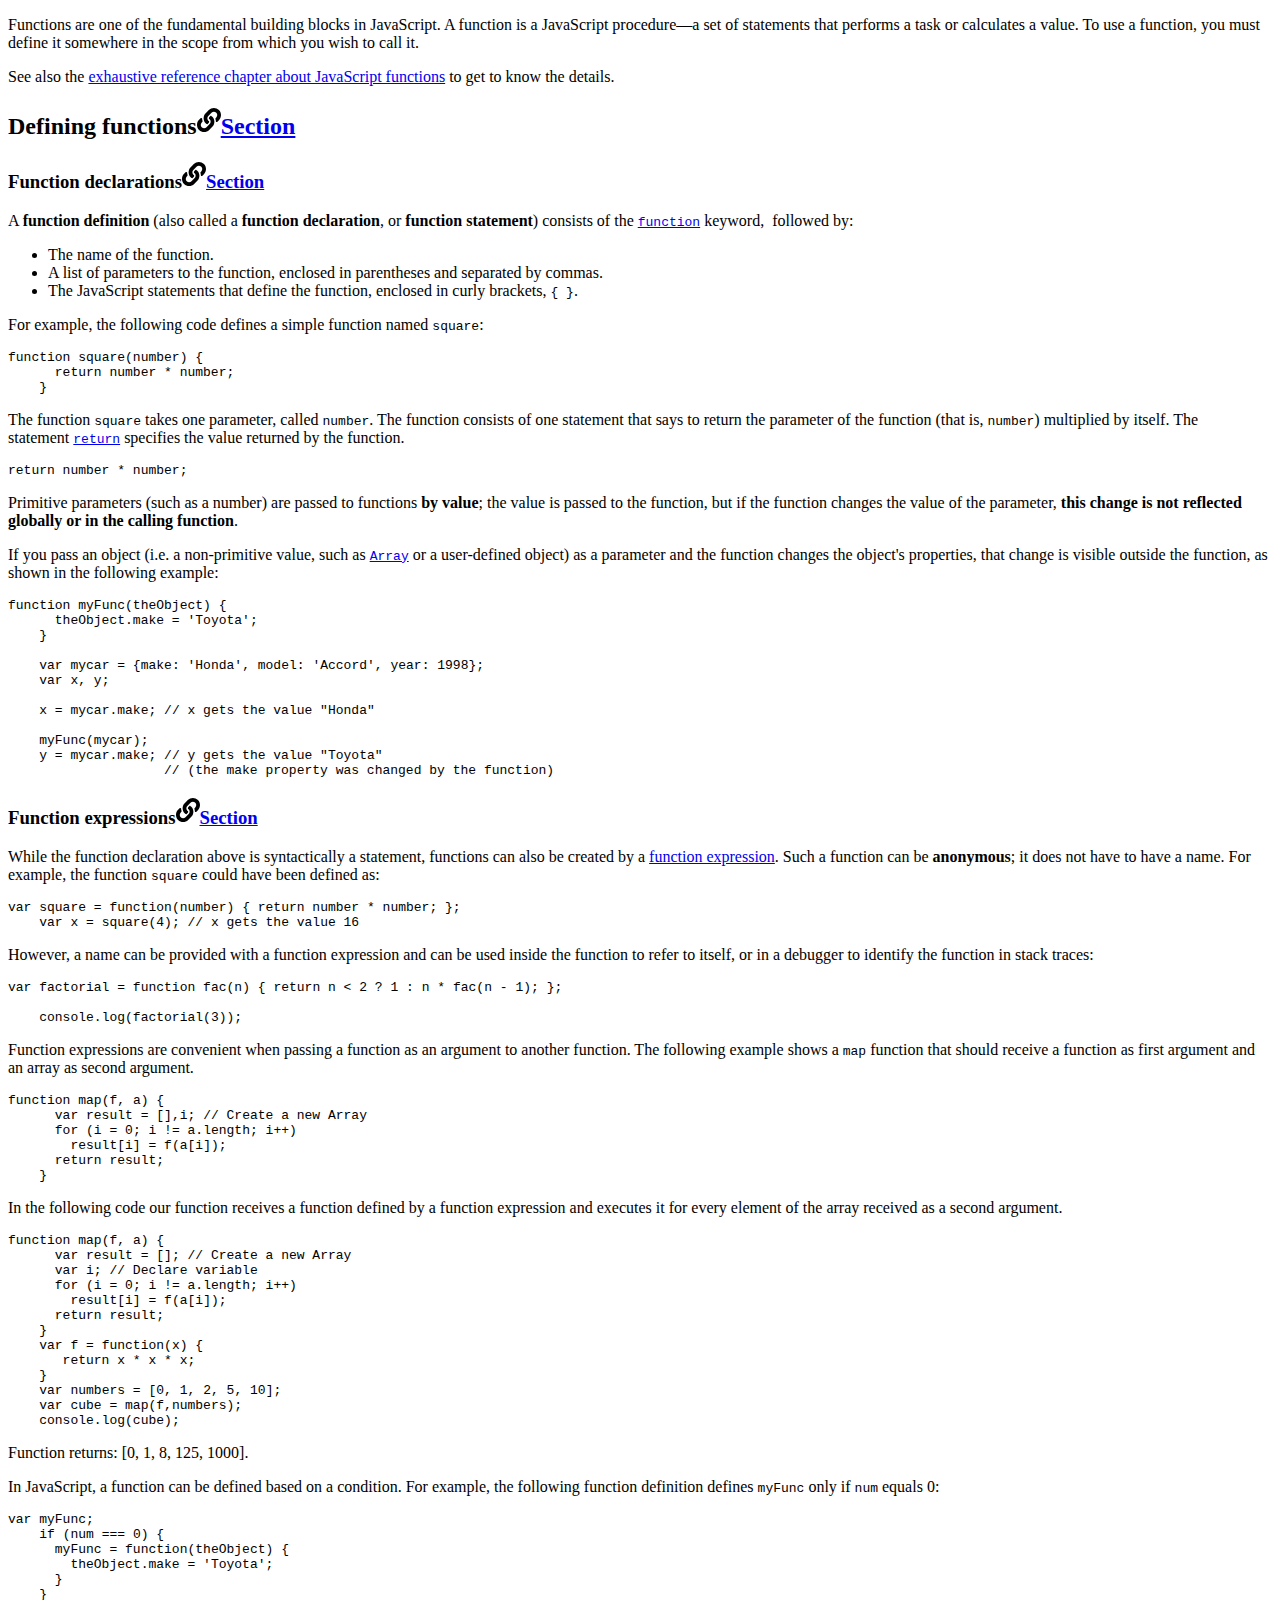
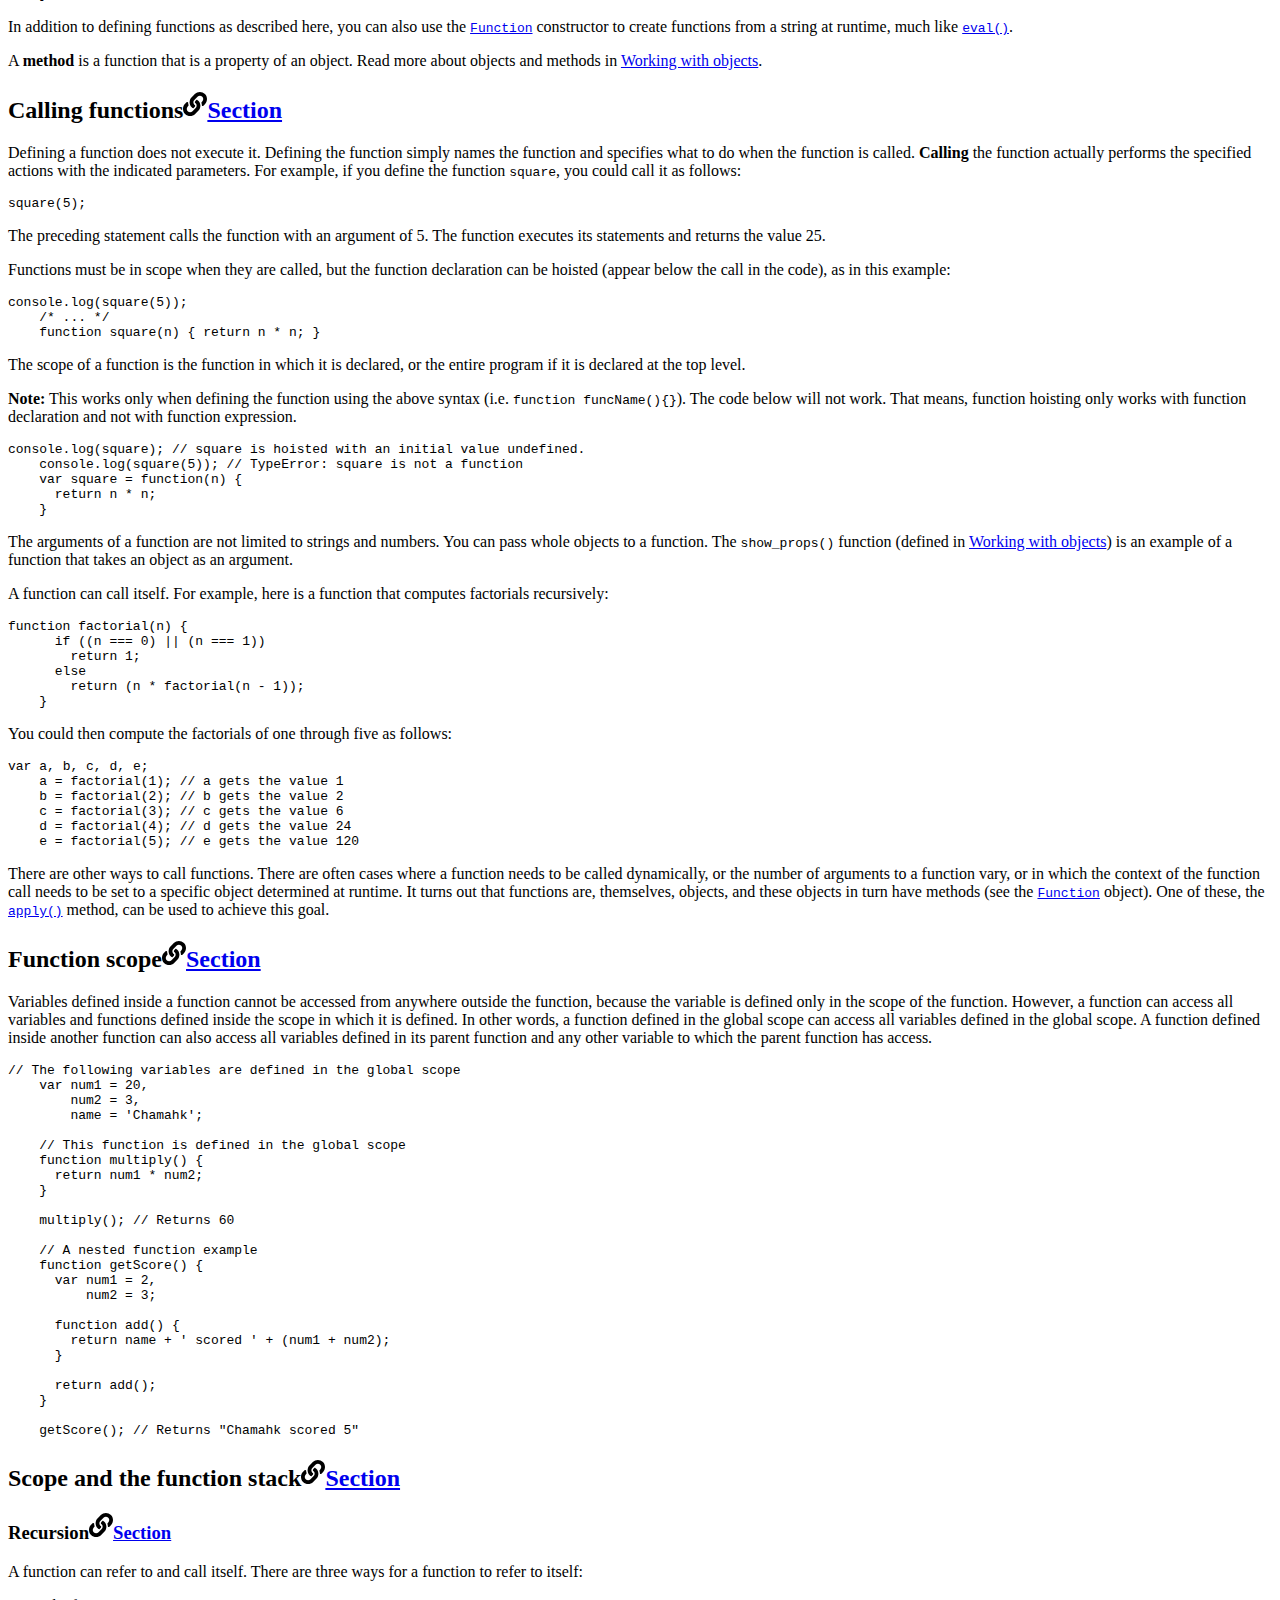
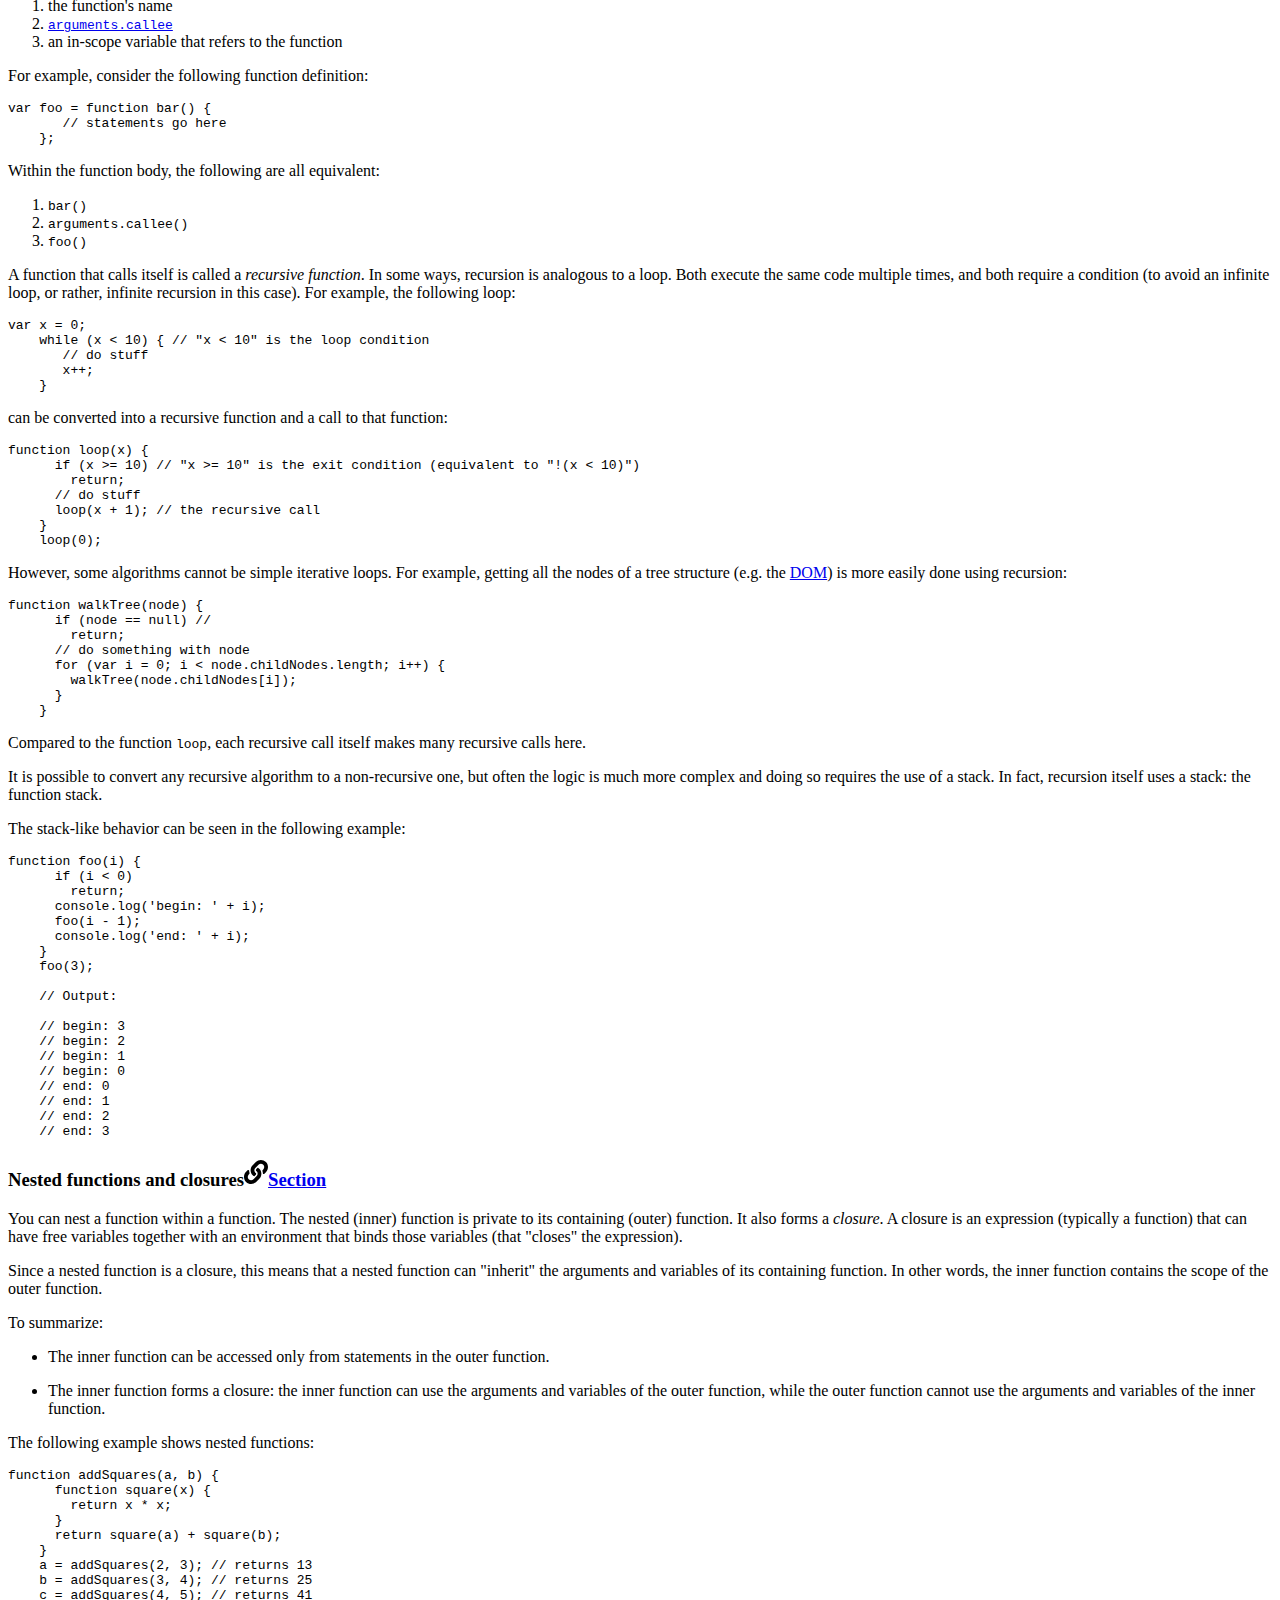
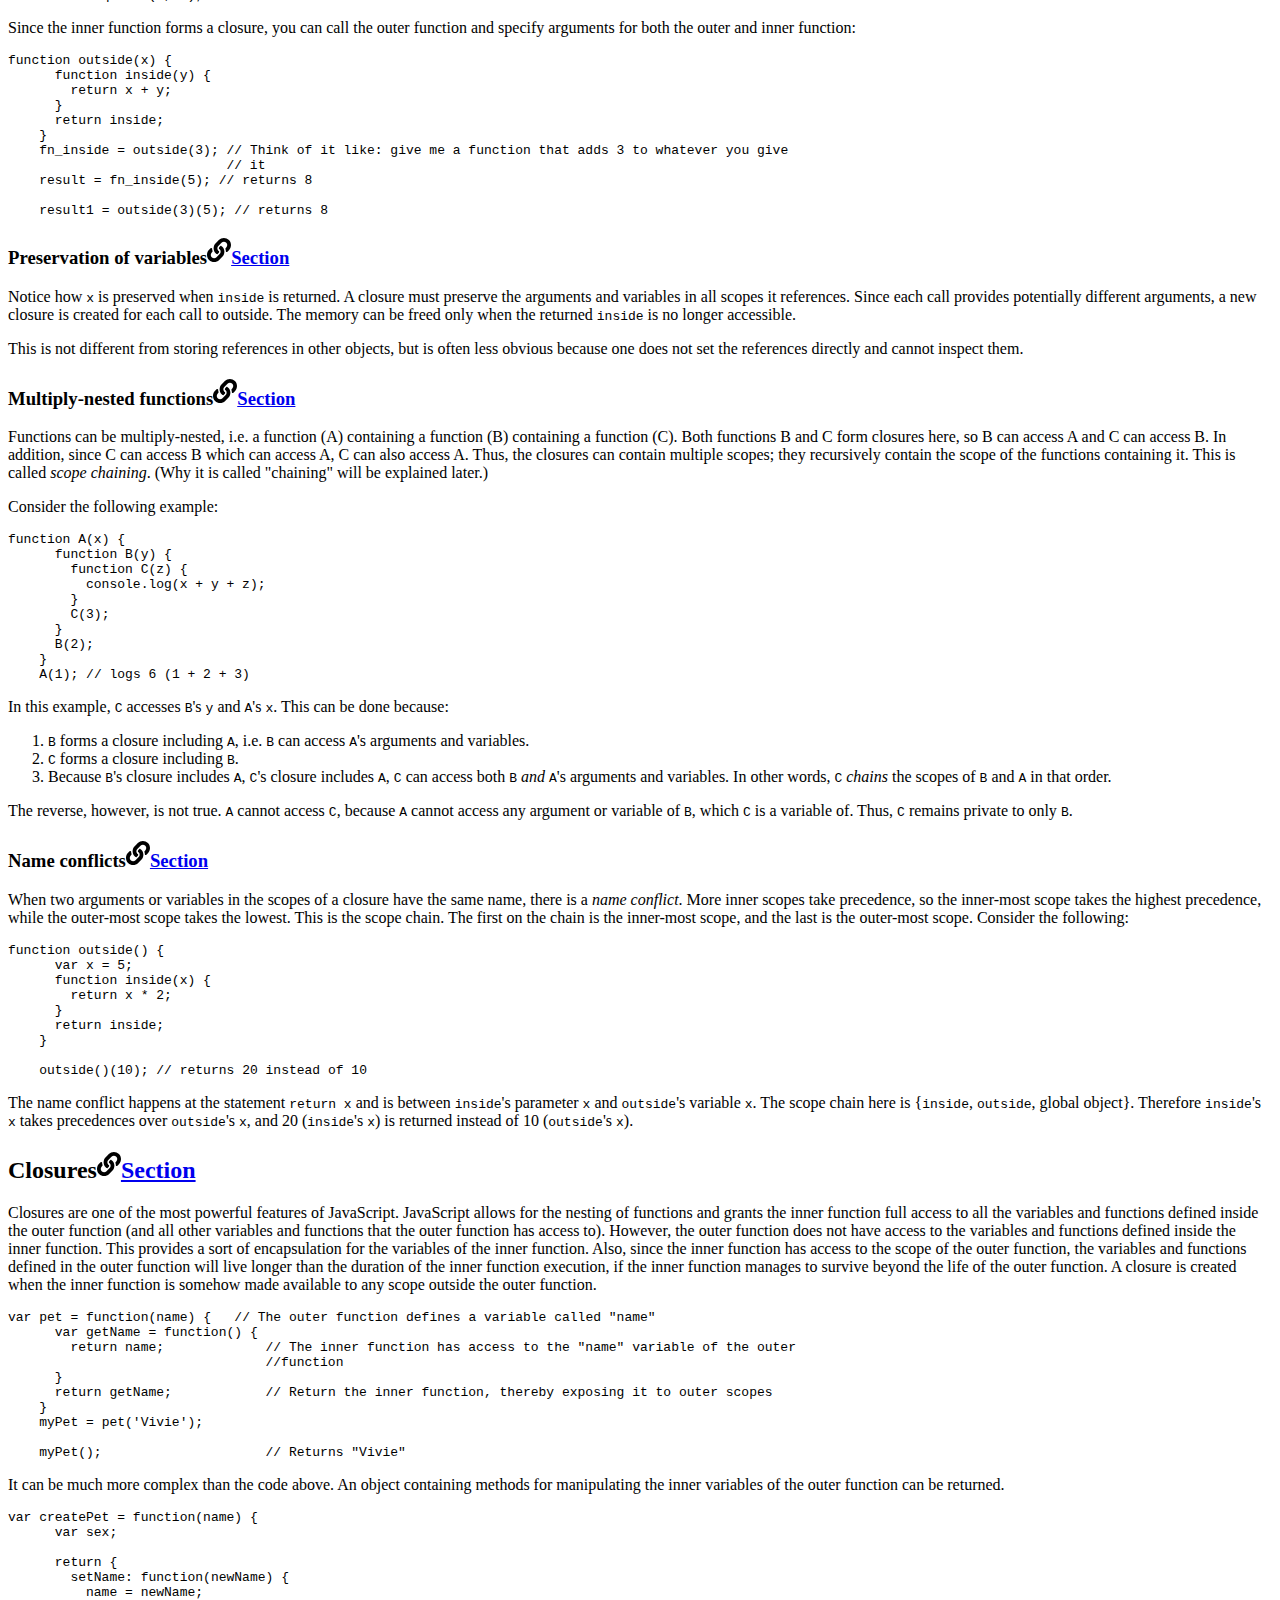
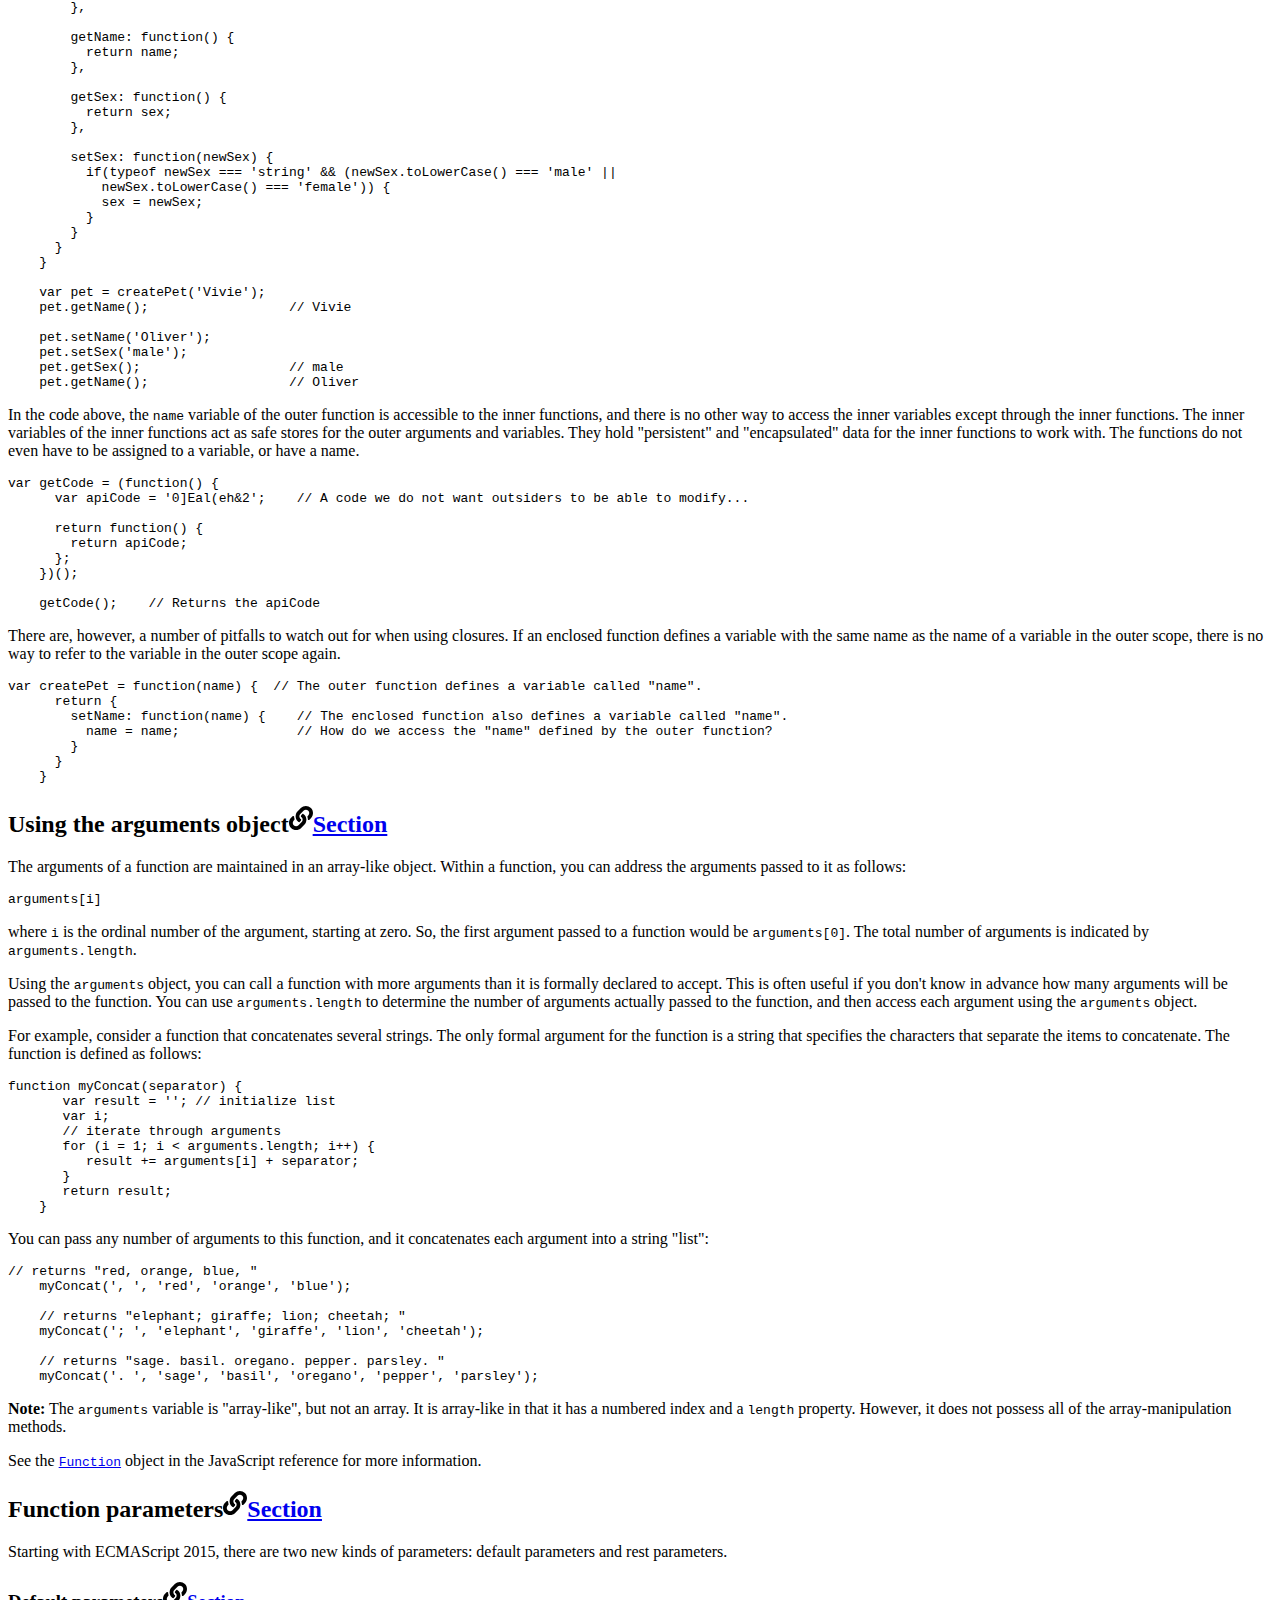
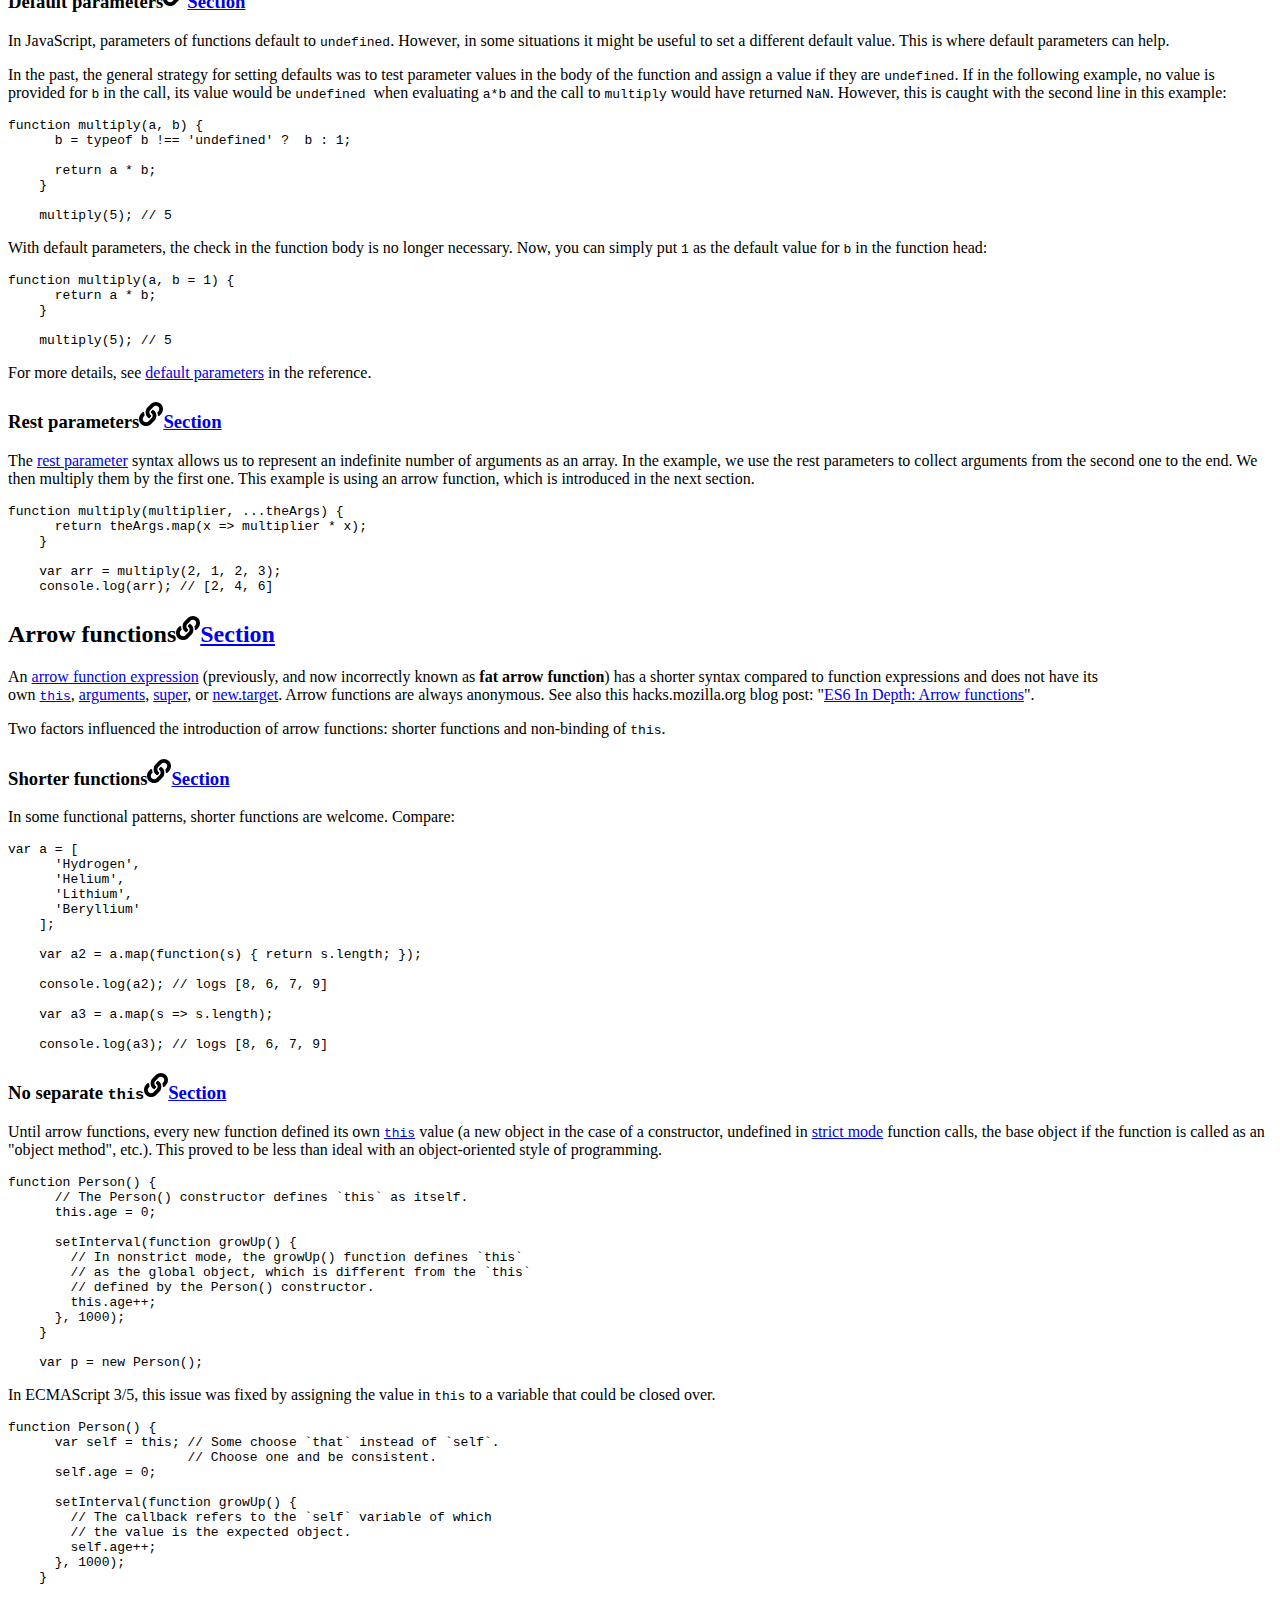
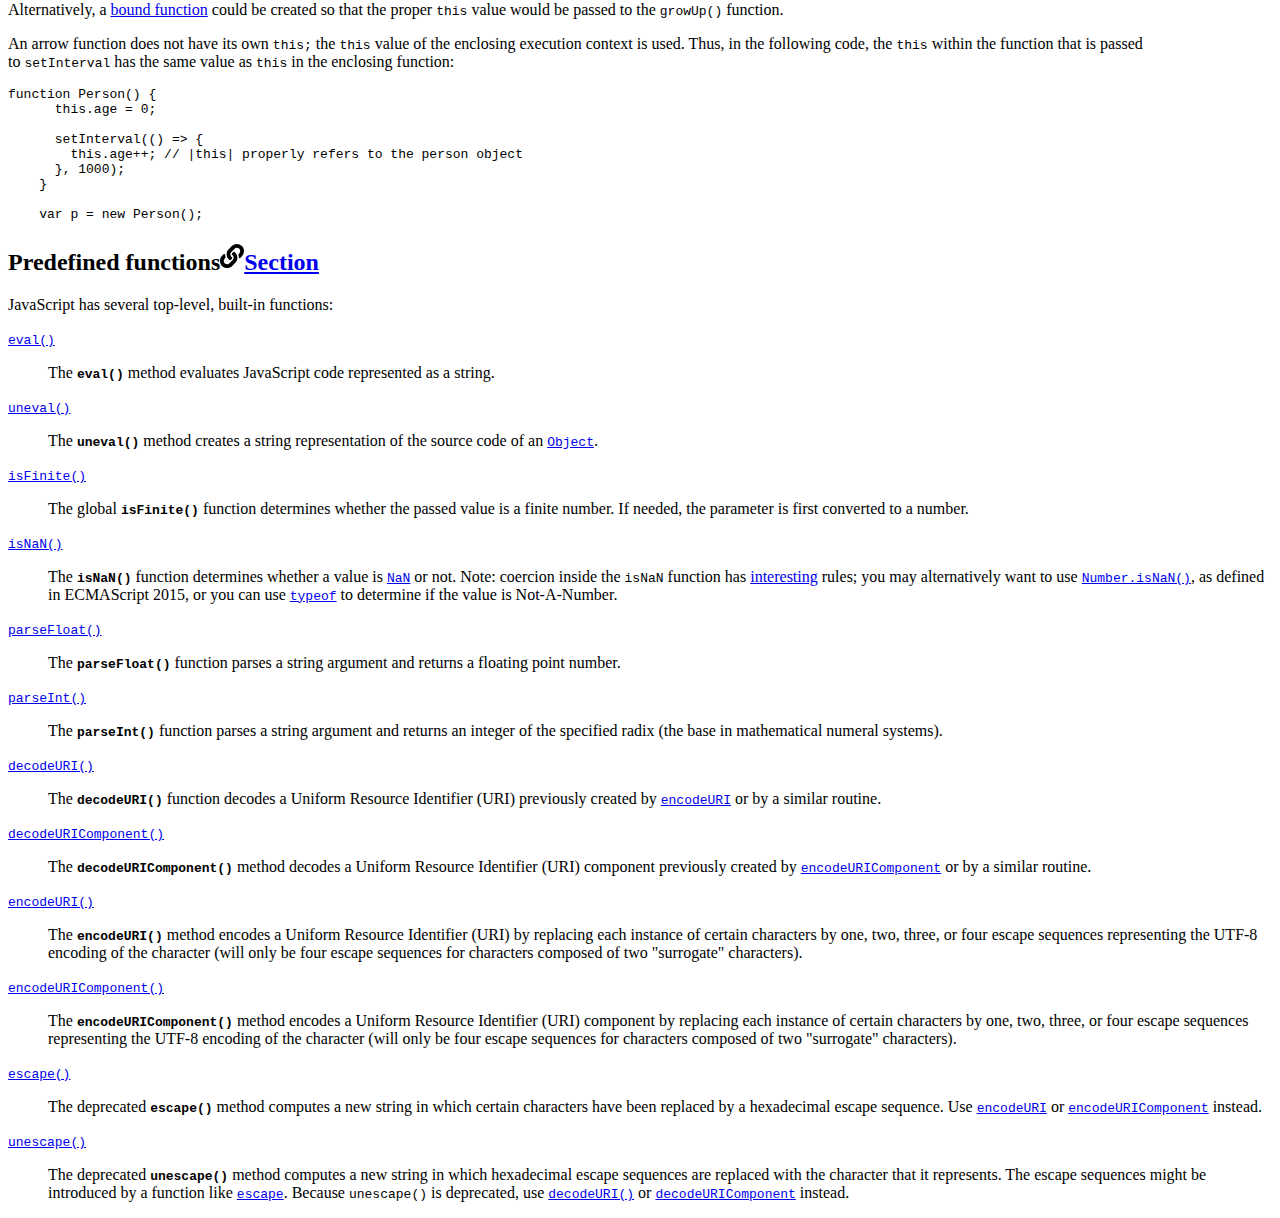
==== 4-TechnicalDocumentationPage/index.html @ 093545aa "Projects 1-3 finished. Start project 4, a technical reference website." ====
<!DOCTYPE html>
<html>
<head>
    <meta charset="utf-8" />
    <meta http-equiv="X-UA-Compatible" content="IE=edge">
    <title>Tech Page</title>
    <meta name="viewport" content="width=device-width, initial-scale=1">
    <link rel="stylesheet" type="text/css" media="screen" href="techpage.css" />
</head>
<body id="main-doc">
    <section class="main-section">
        <header></header>



    </section>
    <section class="main-section">
        <header></header>



    </section>
    <section class="main-section">
        <header></header>



    </section>
    <section class="main-section">
        <header></header>



    </section>
    <section class="main-section">
        <header></header>



    </section>


    <p class="summary">Functions are one of the fundamental building blocks in JavaScript. A function is a JavaScript procedure—a set of statements that performs a task or calculates a value. To use a function, you must define it somewhere in the scope from which you wish to call it.</p>

    <p>See also the <a href="https://developer.mozilla.org/en-US/docs/Web/JavaScript/Reference/Functions">exhaustive reference chapter about JavaScript functions</a> to get to know the details.</p>
    
    <h2 id="Defining_functions">Defining functions<a class="local-anchor" href="https://developer.mozilla.org/en-US/docs/Web/JavaScript/Guide/Functions#Defining_functions" data-heading-id="Defining_functions"><svg class="icon icon-link" version="1.1" width="24" height="28" viewBox="0 0 512 512" aria-hidden="true" focusable="false"><path d="M326.612 185.391c59.747 59.809 58.927 155.698.36 214.59-.11.12-.24.25-.36.37l-67.2 67.2c-59.27 59.27-155.699 59.262-214.96 0-59.27-59.26-59.27-155.7 0-214.96l37.106-37.106c9.84-9.84 26.786-3.3 27.294 10.606.648 17.722 3.826 35.527 9.69 52.721 1.986 5.822.567 12.262-3.783 16.612l-13.087 13.087c-28.026 28.026-28.905 73.66-1.155 101.96 28.024 28.579 74.086 28.749 102.325.51l67.2-67.19c28.191-28.191 28.073-73.757 0-101.83-3.701-3.694-7.429-6.564-10.341-8.569a16.037 16.037 0 0 1-6.947-12.606c-.396-10.567 3.348-21.456 11.698-29.806l21.054-21.055c5.521-5.521 14.182-6.199 20.584-1.731a152.482 152.482 0 0 1 20.522 17.197zM467.547 44.449c-59.261-59.262-155.69-59.27-214.96 0l-67.2 67.2c-.12.12-.25.25-.36.37-58.566 58.892-59.387 154.781.36 214.59a152.454 152.454 0 0 0 20.521 17.196c6.402 4.468 15.064 3.789 20.584-1.731l21.054-21.055c8.35-8.35 12.094-19.239 11.698-29.806a16.037 16.037 0 0 0-6.947-12.606c-2.912-2.005-6.64-4.875-10.341-8.569-28.073-28.073-28.191-73.639 0-101.83l67.2-67.19c28.239-28.239 74.3-28.069 102.325.51 27.75 28.3 26.872 73.934-1.155 101.96l-13.087 13.087c-4.35 4.35-5.769 10.79-3.783 16.612 5.864 17.194 9.042 34.999 9.69 52.721.509 13.906 17.454 20.446 27.294 10.606l37.106-37.106c59.271-59.259 59.271-155.699.001-214.959z"></path></svg><span>Section</span></a></h2>
    
    <h3 id="Function_declarations" class="highlight-spanned"><span class="highlight-span">Function declarations</span><a class="local-anchor" href="https://developer.mozilla.org/en-US/docs/Web/JavaScript/Guide/Functions#Function_declarations" data-heading-id="Function_declarations"><svg class="icon icon-link" version="1.1" width="24" height="28" viewBox="0 0 512 512" aria-hidden="true" focusable="false"><path d="M326.612 185.391c59.747 59.809 58.927 155.698.36 214.59-.11.12-.24.25-.36.37l-67.2 67.2c-59.27 59.27-155.699 59.262-214.96 0-59.27-59.26-59.27-155.7 0-214.96l37.106-37.106c9.84-9.84 26.786-3.3 27.294 10.606.648 17.722 3.826 35.527 9.69 52.721 1.986 5.822.567 12.262-3.783 16.612l-13.087 13.087c-28.026 28.026-28.905 73.66-1.155 101.96 28.024 28.579 74.086 28.749 102.325.51l67.2-67.19c28.191-28.191 28.073-73.757 0-101.83-3.701-3.694-7.429-6.564-10.341-8.569a16.037 16.037 0 0 1-6.947-12.606c-.396-10.567 3.348-21.456 11.698-29.806l21.054-21.055c5.521-5.521 14.182-6.199 20.584-1.731a152.482 152.482 0 0 1 20.522 17.197zM467.547 44.449c-59.261-59.262-155.69-59.27-214.96 0l-67.2 67.2c-.12.12-.25.25-.36.37-58.566 58.892-59.387 154.781.36 214.59a152.454 152.454 0 0 0 20.521 17.196c6.402 4.468 15.064 3.789 20.584-1.731l21.054-21.055c8.35-8.35 12.094-19.239 11.698-29.806a16.037 16.037 0 0 0-6.947-12.606c-2.912-2.005-6.64-4.875-10.341-8.569-28.073-28.073-28.191-73.639 0-101.83l67.2-67.19c28.239-28.239 74.3-28.069 102.325.51 27.75 28.3 26.872 73.934-1.155 101.96l-13.087 13.087c-4.35 4.35-5.769 10.79-3.783 16.612 5.864 17.194 9.042 34.999 9.69 52.721.509 13.906 17.454 20.446 27.294 10.606l37.106-37.106c59.271-59.259 59.271-155.699.001-214.959z"></path></svg><span>Section</span></a></h3>
    
    <p>A <strong>function definition</strong> (also called a <strong>function declaration</strong>, or <strong>function statement</strong>) consists of the <a href="https://developer.mozilla.org/en-US/docs/Web/JavaScript/Reference/Statements/function" title="function"><code>function</code></a> keyword,&nbsp; followed by:</p>
    
    <ul>
     <li>The name of the function.</li>
     <li>A list of parameters to the function, enclosed in parentheses and separated by commas.</li>
     <li>The JavaScript statements that define the function, enclosed in curly brackets, <code>{ }</code>.</li>
    </ul>
    
    <p>For example, the following code defines a simple function named <code> square</code>:</p>
    
    <pre class="brush: js line-numbers  language-js"><code class=" language-js"><span class="token keyword">function</span> <span class="token function">square</span><span class="token punctuation">(</span>number<span class="token punctuation">)</span> <span class="token punctuation">{</span>
      <span class="token keyword">return</span> number <span class="token operator">*</span> number<span class="token punctuation">;</span>
    <span class="token punctuation">}</span><span class="line-numbers-rows"><span></span><span></span><span></span></span></code></pre>
    
    <p>The function <code>square</code> takes one parameter, called <code>number</code>. The function consists of one statement that says to return the parameter of the function (that is, <code>number</code>) multiplied by itself. The statement&nbsp;<a href="https://developer.mozilla.org/en-US/docs/Web/JavaScript/Reference/Statements/return" title="return"><code>return</code></a> specifies the value returned by the function.</p>
    
    <pre class="brush: js line-numbers  language-js"><code class=" language-js"><span class="token keyword">return</span> number <span class="token operator">*</span> number<span class="token punctuation">;</span><span class="line-numbers-rows"><span></span></span></code></pre>
    
    <p>Primitive parameters (such as a number) are passed to functions <strong>by value</strong>; the value is passed to the function, but if the function changes the value of the parameter, <strong>this change is&nbsp;not reflected globally or in the calling function</strong>.</p>
    
    <p>If you pass an object (i.e. a non-primitive value, such as <a href="https://developer.mozilla.org/en-US/docs/Web/JavaScript/Reference/Global_Objects/Array" title="The JavaScript Array object is a global object that is used in the construction of arrays; which are high-level, list-like objects."><code>Array</code></a> or a user-defined object) as a parameter and the function changes the object's properties, that change is visible outside the function, as shown in the following example:</p>
    
    <pre class="brush: js line-numbers  language-js"><code class=" language-js"><span class="token keyword">function</span> <span class="token function">myFunc</span><span class="token punctuation">(</span>theObject<span class="token punctuation">)</span> <span class="token punctuation">{</span>
      theObject<span class="token punctuation">.</span>make <span class="token operator">=</span> <span class="token string">'Toyota'</span><span class="token punctuation">;</span>
    <span class="token punctuation">}</span>
    
    <span class="token keyword">var</span> mycar <span class="token operator">=</span> <span class="token punctuation">{</span>make<span class="token punctuation">:</span> <span class="token string">'Honda'</span><span class="token punctuation">,</span> model<span class="token punctuation">:</span> <span class="token string">'Accord'</span><span class="token punctuation">,</span> year<span class="token punctuation">:</span> <span class="token number">1998</span><span class="token punctuation">}</span><span class="token punctuation">;</span>
    <span class="token keyword">var</span> x<span class="token punctuation">,</span> y<span class="token punctuation">;</span>
    
    x <span class="token operator">=</span> mycar<span class="token punctuation">.</span>make<span class="token punctuation">;</span> <span class="token comment" spellcheck="true">// x gets the value "Honda"</span>
    
    <span class="token function">myFunc</span><span class="token punctuation">(</span>mycar<span class="token punctuation">)</span><span class="token punctuation">;</span>
    y <span class="token operator">=</span> mycar<span class="token punctuation">.</span>make<span class="token punctuation">;</span> <span class="token comment" spellcheck="true">// y gets the value "Toyota"</span>
                    <span class="token comment" spellcheck="true">// (the make property was changed by the function)</span><span class="line-numbers-rows"><span></span><span></span><span></span><span></span><span></span><span></span><span></span><span></span><span></span><span></span><span></span><span></span></span></code></pre>
    
    <h3 id="Function_expressions" class="highlight-spanned"><span class="highlight-span">Function expressions</span><a class="local-anchor" href="https://developer.mozilla.org/en-US/docs/Web/JavaScript/Guide/Functions#Function_expressions" data-heading-id="Function_expressions"><svg class="icon icon-link" version="1.1" width="24" height="28" viewBox="0 0 512 512" aria-hidden="true" focusable="false"><path d="M326.612 185.391c59.747 59.809 58.927 155.698.36 214.59-.11.12-.24.25-.36.37l-67.2 67.2c-59.27 59.27-155.699 59.262-214.96 0-59.27-59.26-59.27-155.7 0-214.96l37.106-37.106c9.84-9.84 26.786-3.3 27.294 10.606.648 17.722 3.826 35.527 9.69 52.721 1.986 5.822.567 12.262-3.783 16.612l-13.087 13.087c-28.026 28.026-28.905 73.66-1.155 101.96 28.024 28.579 74.086 28.749 102.325.51l67.2-67.19c28.191-28.191 28.073-73.757 0-101.83-3.701-3.694-7.429-6.564-10.341-8.569a16.037 16.037 0 0 1-6.947-12.606c-.396-10.567 3.348-21.456 11.698-29.806l21.054-21.055c5.521-5.521 14.182-6.199 20.584-1.731a152.482 152.482 0 0 1 20.522 17.197zM467.547 44.449c-59.261-59.262-155.69-59.27-214.96 0l-67.2 67.2c-.12.12-.25.25-.36.37-58.566 58.892-59.387 154.781.36 214.59a152.454 152.454 0 0 0 20.521 17.196c6.402 4.468 15.064 3.789 20.584-1.731l21.054-21.055c8.35-8.35 12.094-19.239 11.698-29.806a16.037 16.037 0 0 0-6.947-12.606c-2.912-2.005-6.64-4.875-10.341-8.569-28.073-28.073-28.191-73.639 0-101.83l67.2-67.19c28.239-28.239 74.3-28.069 102.325.51 27.75 28.3 26.872 73.934-1.155 101.96l-13.087 13.087c-4.35 4.35-5.769 10.79-3.783 16.612 5.864 17.194 9.042 34.999 9.69 52.721.509 13.906 17.454 20.446 27.294 10.606l37.106-37.106c59.271-59.259 59.271-155.699.001-214.959z"></path></svg><span>Section</span></a></h3>
    
    <p>While the function declaration above is syntactically a statement, functions can also be created by a&nbsp;<a href="https://developer.mozilla.org/en-US/docs/Web/JavaScript/Reference/Operators/function">function expression</a>. Such a function can be&nbsp;<strong>anonymous</strong>; it does not have to have a name. For example, the function <code>square</code> could have been defined as:</p>
    
    <pre class="brush: js line-numbers  language-js"><code class=" language-js"><span class="token keyword">var</span> square <span class="token operator">=</span> <span class="token keyword">function</span><span class="token punctuation">(</span>number<span class="token punctuation">)</span> <span class="token punctuation">{</span> <span class="token keyword">return</span> number <span class="token operator">*</span> number<span class="token punctuation">;</span> <span class="token punctuation">}</span><span class="token punctuation">;</span>
    <span class="token keyword">var</span> x <span class="token operator">=</span> <span class="token function">square</span><span class="token punctuation">(</span><span class="token number">4</span><span class="token punctuation">)</span><span class="token punctuation">;</span> <span class="token comment" spellcheck="true">// x gets the value 16</span><span class="line-numbers-rows"><span></span><span></span></span></code></pre>
    
    <p>However, a name can be provided with a function expression and can be used inside the function to refer to itself, or in a debugger to identify the function in stack traces:</p>
    
    <pre class="brush: js line-numbers  language-js"><code class=" language-js"><span class="token keyword">var</span> factorial <span class="token operator">=</span> <span class="token keyword">function</span> <span class="token function">fac</span><span class="token punctuation">(</span>n<span class="token punctuation">)</span> <span class="token punctuation">{</span> <span class="token keyword">return</span> n <span class="token operator">&lt;</span> <span class="token number">2</span> <span class="token operator">?</span> <span class="token number">1</span> <span class="token punctuation">:</span> n <span class="token operator">*</span> <span class="token function">fac</span><span class="token punctuation">(</span>n <span class="token operator">-</span> <span class="token number">1</span><span class="token punctuation">)</span><span class="token punctuation">;</span> <span class="token punctuation">}</span><span class="token punctuation">;</span>
    
    console<span class="token punctuation">.</span><span class="token function">log</span><span class="token punctuation">(</span><span class="token function">factorial</span><span class="token punctuation">(</span><span class="token number">3</span><span class="token punctuation">)</span><span class="token punctuation">)</span><span class="token punctuation">;</span><span class="line-numbers-rows"><span></span><span></span><span></span></span></code></pre>
    
    <p>Function expressions are convenient when passing a function as an argument to another function. The following example shows a&nbsp;<code>map</code>&nbsp;function that should receive a function as first argument and an array as second argument.&nbsp;</p>
    
    <pre class="brush: js line-numbers  language-js"><code class=" language-js"><span class="token keyword">function</span> <span class="token function">map</span><span class="token punctuation">(</span>f<span class="token punctuation">,</span> a<span class="token punctuation">)</span> <span class="token punctuation">{</span>
      <span class="token keyword">var</span> result <span class="token operator">=</span> <span class="token punctuation">[</span><span class="token punctuation">]</span><span class="token punctuation">,</span>i<span class="token punctuation">;</span> <span class="token comment" spellcheck="true">// Create a new Array</span>
      <span class="token keyword">for</span> <span class="token punctuation">(</span>i <span class="token operator">=</span> <span class="token number">0</span><span class="token punctuation">;</span> i <span class="token operator">!=</span> a<span class="token punctuation">.</span>length<span class="token punctuation">;</span> i<span class="token operator">++</span><span class="token punctuation">)</span>
        result<span class="token punctuation">[</span>i<span class="token punctuation">]</span> <span class="token operator">=</span> <span class="token function">f</span><span class="token punctuation">(</span>a<span class="token punctuation">[</span>i<span class="token punctuation">]</span><span class="token punctuation">)</span><span class="token punctuation">;</span>
      <span class="token keyword">return</span> result<span class="token punctuation">;</span>
    <span class="token punctuation">}</span><span class="line-numbers-rows"><span></span><span></span><span></span><span></span><span></span><span></span></span></code></pre>
    
    <p>In the following code our function receives a function defined by a function expression and executes it for every element of the array received as a second argument.&nbsp;</p>
    
    <pre class="brush: js line-numbers  language-js"><code class=" language-js"><span class="token keyword">function</span> <span class="token function">map</span><span class="token punctuation">(</span>f<span class="token punctuation">,</span> a<span class="token punctuation">)</span> <span class="token punctuation">{</span>
      <span class="token keyword">var</span> result <span class="token operator">=</span> <span class="token punctuation">[</span><span class="token punctuation">]</span><span class="token punctuation">;</span> <span class="token comment" spellcheck="true">// Create a new Array</span>
      <span class="token keyword">var</span> i<span class="token punctuation">;</span> <span class="token comment" spellcheck="true">// Declare variable</span>
      <span class="token keyword">for</span> <span class="token punctuation">(</span>i <span class="token operator">=</span> <span class="token number">0</span><span class="token punctuation">;</span> i <span class="token operator">!=</span> a<span class="token punctuation">.</span>length<span class="token punctuation">;</span> i<span class="token operator">++</span><span class="token punctuation">)</span>
        result<span class="token punctuation">[</span>i<span class="token punctuation">]</span> <span class="token operator">=</span> <span class="token function">f</span><span class="token punctuation">(</span>a<span class="token punctuation">[</span>i<span class="token punctuation">]</span><span class="token punctuation">)</span><span class="token punctuation">;</span>
      <span class="token keyword">return</span> result<span class="token punctuation">;</span>
    <span class="token punctuation">}</span>
    <span class="token keyword">var</span> f <span class="token operator">=</span> <span class="token keyword">function</span><span class="token punctuation">(</span>x<span class="token punctuation">)</span> <span class="token punctuation">{</span>
       <span class="token keyword">return</span> x <span class="token operator">*</span> x <span class="token operator">*</span> x<span class="token punctuation">;</span> 
    <span class="token punctuation">}</span>
    <span class="token keyword">var</span> numbers <span class="token operator">=</span> <span class="token punctuation">[</span><span class="token number">0</span><span class="token punctuation">,</span> <span class="token number">1</span><span class="token punctuation">,</span> <span class="token number">2</span><span class="token punctuation">,</span> <span class="token number">5</span><span class="token punctuation">,</span> <span class="token number">10</span><span class="token punctuation">]</span><span class="token punctuation">;</span>
    <span class="token keyword">var</span> cube <span class="token operator">=</span> <span class="token function">map</span><span class="token punctuation">(</span>f<span class="token punctuation">,</span>numbers<span class="token punctuation">)</span><span class="token punctuation">;</span>
    console<span class="token punctuation">.</span><span class="token function">log</span><span class="token punctuation">(</span>cube<span class="token punctuation">)</span><span class="token punctuation">;</span><span class="line-numbers-rows"><span></span><span></span><span></span><span></span><span></span><span></span><span></span><span></span><span></span><span></span><span></span><span></span><span></span></span></code></pre>
    
    <p>Function returns: [0, 1, 8, 125, 1000].</p>
    
    <p>In JavaScript, a function can be defined based on a condition. For example, the following function definition defines <code>myFunc</code> only if <code>num</code> equals 0:</p>
    
    <pre class="brush: js line-numbers  language-js"><code class=" language-js"><span class="token keyword">var</span> myFunc<span class="token punctuation">;</span>
    <span class="token keyword">if</span> <span class="token punctuation">(</span>num <span class="token operator">===</span> <span class="token number">0</span><span class="token punctuation">)</span> <span class="token punctuation">{</span>
      myFunc <span class="token operator">=</span> <span class="token keyword">function</span><span class="token punctuation">(</span>theObject<span class="token punctuation">)</span> <span class="token punctuation">{</span>
        theObject<span class="token punctuation">.</span>make <span class="token operator">=</span> <span class="token string">'Toyota'</span><span class="token punctuation">;</span>
      <span class="token punctuation">}</span>
    <span class="token punctuation">}</span><span class="line-numbers-rows"><span></span><span></span><span></span><span></span><span></span><span></span></span></code></pre>
    
    <p>In addition to defining functions as described here, you can also use the <a href="https://developer.mozilla.org/en-US/docs/Web/JavaScript/Reference/Global_Objects/Function" title="The Function constructor creates a new Function object. Calling the constructor directly can create functions dynamically, but suffers from security and similar (but far less significant) performance issues similar to eval. However, unlike eval, the Function constructor allows executing code in the global scope, prompting better programming habits and allowing for more efficient code minification."><code>Function</code></a> constructor to create functions from a string at runtime, much like <a href="https://developer.mozilla.org/en-US/docs/Web/JavaScript/Reference/eval" title="The eval() method evaluates JavaScript code represented as a string."><code>eval()</code></a>.</p>
    
    <p>A <strong>method</strong> is a function that is a property of an object. Read more about objects and methods in <a href="https://developer.mozilla.org/en-US/docs/Web/JavaScript/Guide/Working_with_Objects" title="en-US/docs/JavaScript/Guide/Working with Objects">Working with objects</a>.</p>
    
    <h2 id="Calling_functions">Calling functions<a class="local-anchor" href="https://developer.mozilla.org/en-US/docs/Web/JavaScript/Guide/Functions#Calling_functions" data-heading-id="Calling_functions"><svg class="icon icon-link" version="1.1" width="24" height="28" viewBox="0 0 512 512" aria-hidden="true" focusable="false"><path d="M326.612 185.391c59.747 59.809 58.927 155.698.36 214.59-.11.12-.24.25-.36.37l-67.2 67.2c-59.27 59.27-155.699 59.262-214.96 0-59.27-59.26-59.27-155.7 0-214.96l37.106-37.106c9.84-9.84 26.786-3.3 27.294 10.606.648 17.722 3.826 35.527 9.69 52.721 1.986 5.822.567 12.262-3.783 16.612l-13.087 13.087c-28.026 28.026-28.905 73.66-1.155 101.96 28.024 28.579 74.086 28.749 102.325.51l67.2-67.19c28.191-28.191 28.073-73.757 0-101.83-3.701-3.694-7.429-6.564-10.341-8.569a16.037 16.037 0 0 1-6.947-12.606c-.396-10.567 3.348-21.456 11.698-29.806l21.054-21.055c5.521-5.521 14.182-6.199 20.584-1.731a152.482 152.482 0 0 1 20.522 17.197zM467.547 44.449c-59.261-59.262-155.69-59.27-214.96 0l-67.2 67.2c-.12.12-.25.25-.36.37-58.566 58.892-59.387 154.781.36 214.59a152.454 152.454 0 0 0 20.521 17.196c6.402 4.468 15.064 3.789 20.584-1.731l21.054-21.055c8.35-8.35 12.094-19.239 11.698-29.806a16.037 16.037 0 0 0-6.947-12.606c-2.912-2.005-6.64-4.875-10.341-8.569-28.073-28.073-28.191-73.639 0-101.83l67.2-67.19c28.239-28.239 74.3-28.069 102.325.51 27.75 28.3 26.872 73.934-1.155 101.96l-13.087 13.087c-4.35 4.35-5.769 10.79-3.783 16.612 5.864 17.194 9.042 34.999 9.69 52.721.509 13.906 17.454 20.446 27.294 10.606l37.106-37.106c59.271-59.259 59.271-155.699.001-214.959z"></path></svg><span>Section</span></a></h2>
    
    <p>Defining a function does not execute it. Defining the function simply names the function and specifies what to do when the function is called. <strong>Calling</strong> the function actually performs the specified actions with the indicated parameters. For example, if you define the function <code>square</code>, you could call it as follows:</p>
    
    <pre class="brush: js line-numbers  language-js"><code class=" language-js"><span class="token function">square</span><span class="token punctuation">(</span><span class="token number">5</span><span class="token punctuation">)</span><span class="token punctuation">;</span><span class="line-numbers-rows"><span></span></span></code></pre>
    
    <p>The preceding statement calls the function with an argument of 5. The function executes its statements and returns the value 25.</p>
    
    <p>Functions must be in scope when they are called, but the function declaration can be hoisted (appear below the call in the code), as in this example:</p>
    
    <pre class="brush: js line-numbers  language-js"><code class=" language-js">console<span class="token punctuation">.</span><span class="token function">log</span><span class="token punctuation">(</span><span class="token function">square</span><span class="token punctuation">(</span><span class="token number">5</span><span class="token punctuation">)</span><span class="token punctuation">)</span><span class="token punctuation">;</span>
    <span class="token comment" spellcheck="true">/* ... */</span>
    <span class="token keyword">function</span> <span class="token function">square</span><span class="token punctuation">(</span>n<span class="token punctuation">)</span> <span class="token punctuation">{</span> <span class="token keyword">return</span> n <span class="token operator">*</span> n<span class="token punctuation">;</span> <span class="token punctuation">}</span><span class="line-numbers-rows"><span></span><span></span><span></span></span></code></pre>
    
    <p>The scope of a function is the function in which it is declared, or the entire program if it is declared at the top level.</p>
    
    <div class="note">
    <p><strong>Note:</strong> This works only when defining the function using the above syntax (i.e. <code>function funcName(){}</code>). The code below will not work. That means, function hoisting only works with function declaration and not with function expression.</p>
    </div>
    
    <pre class="brush: js example-bad line-numbers  language-js"><code class=" language-js">console<span class="token punctuation">.</span><span class="token function">log</span><span class="token punctuation">(</span>square<span class="token punctuation">)</span><span class="token punctuation">;</span> <span class="token comment" spellcheck="true">// square is hoisted with an initial value undefined.</span>
    console<span class="token punctuation">.</span><span class="token function">log</span><span class="token punctuation">(</span><span class="token function">square</span><span class="token punctuation">(</span><span class="token number">5</span><span class="token punctuation">)</span><span class="token punctuation">)</span><span class="token punctuation">;</span> <span class="token comment" spellcheck="true">// TypeError: square is not a function</span>
    <span class="token keyword">var</span> square <span class="token operator">=</span> <span class="token keyword">function</span><span class="token punctuation">(</span>n<span class="token punctuation">)</span> <span class="token punctuation">{</span> 
      <span class="token keyword">return</span> n <span class="token operator">*</span> n<span class="token punctuation">;</span> 
    <span class="token punctuation">}</span><span class="line-numbers-rows"><span></span><span></span><span></span><span></span><span></span></span></code></pre>
    
    <p>The arguments of a function are not limited to strings and numbers. You can pass whole objects to a function. The <code>show_props()</code> function (defined in <a href="https://developer.mozilla.org/en-US/docs/Web/JavaScript/Guide/Working_with_Objects#Objects_and_Properties" title="https://developer.mozilla.org/en-US/docs/JavaScript/Guide/Working_with_Objects#Objects_and_Properties">Working with objects</a>) is an example of a function that takes an object as an argument.</p>
    
    <p>A function can call itself. For example, here is a function that computes factorials recursively:</p>
    
    <pre class="brush: js line-numbers  language-js"><code class=" language-js"><span class="token keyword">function</span> <span class="token function">factorial</span><span class="token punctuation">(</span>n<span class="token punctuation">)</span> <span class="token punctuation">{</span>
      <span class="token keyword">if</span> <span class="token punctuation">(</span><span class="token punctuation">(</span>n <span class="token operator">===</span> <span class="token number">0</span><span class="token punctuation">)</span> <span class="token operator">||</span> <span class="token punctuation">(</span>n <span class="token operator">===</span> <span class="token number">1</span><span class="token punctuation">)</span><span class="token punctuation">)</span>
        <span class="token keyword">return</span> <span class="token number">1</span><span class="token punctuation">;</span>
      <span class="token keyword">else</span>
        <span class="token keyword">return</span> <span class="token punctuation">(</span>n <span class="token operator">*</span> <span class="token function">factorial</span><span class="token punctuation">(</span>n <span class="token operator">-</span> <span class="token number">1</span><span class="token punctuation">)</span><span class="token punctuation">)</span><span class="token punctuation">;</span>
    <span class="token punctuation">}</span><span class="line-numbers-rows"><span></span><span></span><span></span><span></span><span></span><span></span></span></code></pre>
    
    <p>You could then compute the factorials of one through five as follows:</p>
    
    <pre class="brush: js line-numbers  language-js"><code class=" language-js"><span class="token keyword">var</span> a<span class="token punctuation">,</span> b<span class="token punctuation">,</span> c<span class="token punctuation">,</span> d<span class="token punctuation">,</span> e<span class="token punctuation">;</span>
    a <span class="token operator">=</span> <span class="token function">factorial</span><span class="token punctuation">(</span><span class="token number">1</span><span class="token punctuation">)</span><span class="token punctuation">;</span> <span class="token comment" spellcheck="true">// a gets the value 1</span>
    b <span class="token operator">=</span> <span class="token function">factorial</span><span class="token punctuation">(</span><span class="token number">2</span><span class="token punctuation">)</span><span class="token punctuation">;</span> <span class="token comment" spellcheck="true">// b gets the value 2</span>
    c <span class="token operator">=</span> <span class="token function">factorial</span><span class="token punctuation">(</span><span class="token number">3</span><span class="token punctuation">)</span><span class="token punctuation">;</span> <span class="token comment" spellcheck="true">// c gets the value 6</span>
    d <span class="token operator">=</span> <span class="token function">factorial</span><span class="token punctuation">(</span><span class="token number">4</span><span class="token punctuation">)</span><span class="token punctuation">;</span> <span class="token comment" spellcheck="true">// d gets the value 24</span>
    e <span class="token operator">=</span> <span class="token function">factorial</span><span class="token punctuation">(</span><span class="token number">5</span><span class="token punctuation">)</span><span class="token punctuation">;</span> <span class="token comment" spellcheck="true">// e gets the value 120</span><span class="line-numbers-rows"><span></span><span></span><span></span><span></span><span></span><span></span></span></code></pre>
    
    <p>There are other ways to call functions. There are often cases where a function needs to be called dynamically, or the number of arguments to a function vary, or in which the context of the function call needs to be set to a specific object determined at runtime. It turns out that functions are, themselves, objects, and these objects in turn have methods (see the <a href="https://developer.mozilla.org/en-US/docs/Web/JavaScript/Reference/Global_Objects/Function" title="The Function constructor creates a new Function object. Calling the constructor directly can create functions dynamically, but suffers from security and similar (but far less significant) performance issues similar to eval. However, unlike eval, the Function constructor allows executing code in the global scope, prompting better programming habits and allowing for more efficient code minification."><code>Function</code></a> object). One of these, the <a href="https://developer.mozilla.org/en-US/docs/Web/JavaScript/Reference/Global_Objects/Function/apply" title="The apply() method calls a function with a given this value, and arguments provided as an array (or an array-like object)."><code>apply()</code></a> method, can be used to achieve this goal.</p>
    
    <h2 class="deki-transform" id="Function_scope">Function scope<a class="local-anchor" href="https://developer.mozilla.org/en-US/docs/Web/JavaScript/Guide/Functions#Function_scope" data-heading-id="Function_scope"><svg class="icon icon-link" version="1.1" width="24" height="28" viewBox="0 0 512 512" aria-hidden="true" focusable="false"><path d="M326.612 185.391c59.747 59.809 58.927 155.698.36 214.59-.11.12-.24.25-.36.37l-67.2 67.2c-59.27 59.27-155.699 59.262-214.96 0-59.27-59.26-59.27-155.7 0-214.96l37.106-37.106c9.84-9.84 26.786-3.3 27.294 10.606.648 17.722 3.826 35.527 9.69 52.721 1.986 5.822.567 12.262-3.783 16.612l-13.087 13.087c-28.026 28.026-28.905 73.66-1.155 101.96 28.024 28.579 74.086 28.749 102.325.51l67.2-67.19c28.191-28.191 28.073-73.757 0-101.83-3.701-3.694-7.429-6.564-10.341-8.569a16.037 16.037 0 0 1-6.947-12.606c-.396-10.567 3.348-21.456 11.698-29.806l21.054-21.055c5.521-5.521 14.182-6.199 20.584-1.731a152.482 152.482 0 0 1 20.522 17.197zM467.547 44.449c-59.261-59.262-155.69-59.27-214.96 0l-67.2 67.2c-.12.12-.25.25-.36.37-58.566 58.892-59.387 154.781.36 214.59a152.454 152.454 0 0 0 20.521 17.196c6.402 4.468 15.064 3.789 20.584-1.731l21.054-21.055c8.35-8.35 12.094-19.239 11.698-29.806a16.037 16.037 0 0 0-6.947-12.606c-2.912-2.005-6.64-4.875-10.341-8.569-28.073-28.073-28.191-73.639 0-101.83l67.2-67.19c28.239-28.239 74.3-28.069 102.325.51 27.75 28.3 26.872 73.934-1.155 101.96l-13.087 13.087c-4.35 4.35-5.769 10.79-3.783 16.612 5.864 17.194 9.042 34.999 9.69 52.721.509 13.906 17.454 20.446 27.294 10.606l37.106-37.106c59.271-59.259 59.271-155.699.001-214.959z"></path></svg><span>Section</span></a></h2>
    
    <p>Variables defined inside a function cannot be accessed from anywhere outside the function, because the variable is defined only in the scope of the function. However, a function can access all variables and functions defined inside the scope in which it is defined. In other words, a function defined in the global scope can access all variables defined in the global scope. A function defined inside another function can also access all variables defined in its parent function and any other variable to which the parent function has access.</p>
    
    <pre class="brush: js line-numbers  language-js"><code class=" language-js"><span class="token comment" spellcheck="true">// The following variables are defined in the global scope</span>
    <span class="token keyword">var</span> num1 <span class="token operator">=</span> <span class="token number">20</span><span class="token punctuation">,</span>
        num2 <span class="token operator">=</span> <span class="token number">3</span><span class="token punctuation">,</span>
        name <span class="token operator">=</span> <span class="token string">'Chamahk'</span><span class="token punctuation">;</span>
    
    <span class="token comment" spellcheck="true">// This function is defined in the global scope</span>
    <span class="token keyword">function</span> <span class="token function">multiply</span><span class="token punctuation">(</span><span class="token punctuation">)</span> <span class="token punctuation">{</span>
      <span class="token keyword">return</span> num1 <span class="token operator">*</span> num2<span class="token punctuation">;</span>
    <span class="token punctuation">}</span>
    
    <span class="token function">multiply</span><span class="token punctuation">(</span><span class="token punctuation">)</span><span class="token punctuation">;</span> <span class="token comment" spellcheck="true">// Returns 60</span>
    
    <span class="token comment" spellcheck="true">// A nested function example</span>
    <span class="token keyword">function</span> <span class="token function">getScore</span><span class="token punctuation">(</span><span class="token punctuation">)</span> <span class="token punctuation">{</span>
      <span class="token keyword">var</span> num1 <span class="token operator">=</span> <span class="token number">2</span><span class="token punctuation">,</span>
          num2 <span class="token operator">=</span> <span class="token number">3</span><span class="token punctuation">;</span>
      
      <span class="token keyword">function</span> <span class="token function">add</span><span class="token punctuation">(</span><span class="token punctuation">)</span> <span class="token punctuation">{</span>
        <span class="token keyword">return</span> name <span class="token operator">+</span> <span class="token string">' scored '</span> <span class="token operator">+</span> <span class="token punctuation">(</span>num1 <span class="token operator">+</span> num2<span class="token punctuation">)</span><span class="token punctuation">;</span>
      <span class="token punctuation">}</span>
      
      <span class="token keyword">return</span> <span class="token function">add</span><span class="token punctuation">(</span><span class="token punctuation">)</span><span class="token punctuation">;</span>
    <span class="token punctuation">}</span>
    
    <span class="token function">getScore</span><span class="token punctuation">(</span><span class="token punctuation">)</span><span class="token punctuation">;</span> <span class="token comment" spellcheck="true">// Returns "Chamahk scored 5"</span><span class="line-numbers-rows"><span></span><span></span><span></span><span></span><span></span><span></span><span></span><span></span><span></span><span></span><span></span><span></span><span></span><span></span><span></span><span></span><span></span><span></span><span></span><span></span><span></span><span></span><span></span><span></span><span></span></span></code></pre>
    
    <h2 id="Scope_and_the_function_stack">Scope and the function stack<a class="local-anchor" href="https://developer.mozilla.org/en-US/docs/Web/JavaScript/Guide/Functions#Scope_and_the_function_stack" data-heading-id="Scope_and_the_function_stack"><svg class="icon icon-link" version="1.1" width="24" height="28" viewBox="0 0 512 512" aria-hidden="true" focusable="false"><path d="M326.612 185.391c59.747 59.809 58.927 155.698.36 214.59-.11.12-.24.25-.36.37l-67.2 67.2c-59.27 59.27-155.699 59.262-214.96 0-59.27-59.26-59.27-155.7 0-214.96l37.106-37.106c9.84-9.84 26.786-3.3 27.294 10.606.648 17.722 3.826 35.527 9.69 52.721 1.986 5.822.567 12.262-3.783 16.612l-13.087 13.087c-28.026 28.026-28.905 73.66-1.155 101.96 28.024 28.579 74.086 28.749 102.325.51l67.2-67.19c28.191-28.191 28.073-73.757 0-101.83-3.701-3.694-7.429-6.564-10.341-8.569a16.037 16.037 0 0 1-6.947-12.606c-.396-10.567 3.348-21.456 11.698-29.806l21.054-21.055c5.521-5.521 14.182-6.199 20.584-1.731a152.482 152.482 0 0 1 20.522 17.197zM467.547 44.449c-59.261-59.262-155.69-59.27-214.96 0l-67.2 67.2c-.12.12-.25.25-.36.37-58.566 58.892-59.387 154.781.36 214.59a152.454 152.454 0 0 0 20.521 17.196c6.402 4.468 15.064 3.789 20.584-1.731l21.054-21.055c8.35-8.35 12.094-19.239 11.698-29.806a16.037 16.037 0 0 0-6.947-12.606c-2.912-2.005-6.64-4.875-10.341-8.569-28.073-28.073-28.191-73.639 0-101.83l67.2-67.19c28.239-28.239 74.3-28.069 102.325.51 27.75 28.3 26.872 73.934-1.155 101.96l-13.087 13.087c-4.35 4.35-5.769 10.79-3.783 16.612 5.864 17.194 9.042 34.999 9.69 52.721.509 13.906 17.454 20.446 27.294 10.606l37.106-37.106c59.271-59.259 59.271-155.699.001-214.959z"></path></svg><span>Section</span></a></h2>
    
    <h3 id="Recursion" class="highlight-spanned"><span class="highlight-span">Recursion</span><a class="local-anchor" href="https://developer.mozilla.org/en-US/docs/Web/JavaScript/Guide/Functions#Recursion" data-heading-id="Recursion"><svg class="icon icon-link" version="1.1" width="24" height="28" viewBox="0 0 512 512" aria-hidden="true" focusable="false"><path d="M326.612 185.391c59.747 59.809 58.927 155.698.36 214.59-.11.12-.24.25-.36.37l-67.2 67.2c-59.27 59.27-155.699 59.262-214.96 0-59.27-59.26-59.27-155.7 0-214.96l37.106-37.106c9.84-9.84 26.786-3.3 27.294 10.606.648 17.722 3.826 35.527 9.69 52.721 1.986 5.822.567 12.262-3.783 16.612l-13.087 13.087c-28.026 28.026-28.905 73.66-1.155 101.96 28.024 28.579 74.086 28.749 102.325.51l67.2-67.19c28.191-28.191 28.073-73.757 0-101.83-3.701-3.694-7.429-6.564-10.341-8.569a16.037 16.037 0 0 1-6.947-12.606c-.396-10.567 3.348-21.456 11.698-29.806l21.054-21.055c5.521-5.521 14.182-6.199 20.584-1.731a152.482 152.482 0 0 1 20.522 17.197zM467.547 44.449c-59.261-59.262-155.69-59.27-214.96 0l-67.2 67.2c-.12.12-.25.25-.36.37-58.566 58.892-59.387 154.781.36 214.59a152.454 152.454 0 0 0 20.521 17.196c6.402 4.468 15.064 3.789 20.584-1.731l21.054-21.055c8.35-8.35 12.094-19.239 11.698-29.806a16.037 16.037 0 0 0-6.947-12.606c-2.912-2.005-6.64-4.875-10.341-8.569-28.073-28.073-28.191-73.639 0-101.83l67.2-67.19c28.239-28.239 74.3-28.069 102.325.51 27.75 28.3 26.872 73.934-1.155 101.96l-13.087 13.087c-4.35 4.35-5.769 10.79-3.783 16.612 5.864 17.194 9.042 34.999 9.69 52.721.509 13.906 17.454 20.446 27.294 10.606l37.106-37.106c59.271-59.259 59.271-155.699.001-214.959z"></path></svg><span>Section</span></a></h3>
    
    <p>A function can refer to and call itself. There are three ways for a function to refer to itself:</p>
    
    <ol>
     <li>the function's name</li>
     <li><code><a href="https://developer.mozilla.org/en-US/docs/Web/JavaScript/Reference/Functions/arguments/callee">arguments.callee</a></code></li>
     <li>an in-scope variable that refers to the function</li>
    </ol>
    
    <p>For example, consider the following function definition:</p>
    
    <pre class="brush: js line-numbers  language-js"><code class=" language-js"><span class="token keyword">var</span> foo <span class="token operator">=</span> <span class="token keyword">function</span> <span class="token function">bar</span><span class="token punctuation">(</span><span class="token punctuation">)</span> <span class="token punctuation">{</span>
       <span class="token comment" spellcheck="true">// statements go here</span>
    <span class="token punctuation">}</span><span class="token punctuation">;</span><span class="line-numbers-rows"><span></span><span></span><span></span></span></code></pre>
    
    <p>Within the function body, the following are all equivalent:</p>
    
    <ol>
     <li><code>bar()</code></li>
     <li><code>arguments.callee()</code></li>
     <li><code>foo()</code></li>
    </ol>
    
    <p>A function that calls itself is called a <em>recursive function</em>. In some ways, recursion is analogous to a loop. Both execute the same code multiple times, and both require a condition (to avoid an infinite loop, or rather, infinite recursion in this case). For example, the following loop:</p>
    
    <pre class="brush: js line-numbers  language-js"><code class=" language-js"><span class="token keyword">var</span> x <span class="token operator">=</span> <span class="token number">0</span><span class="token punctuation">;</span>
    <span class="token keyword">while</span> <span class="token punctuation">(</span>x <span class="token operator">&lt;</span> <span class="token number">10</span><span class="token punctuation">)</span> <span class="token punctuation">{</span> <span class="token comment" spellcheck="true">// "x &lt; 10" is the loop condition</span>
       <span class="token comment" spellcheck="true">// do stuff</span>
       x<span class="token operator">++</span><span class="token punctuation">;</span>
    <span class="token punctuation">}</span><span class="line-numbers-rows"><span></span><span></span><span></span><span></span><span></span></span></code></pre>
    
    <p>can be converted into a recursive function and a call to that function:</p>
    
    <pre class="brush: js line-numbers  language-js"><code class=" language-js"><span class="token keyword">function</span> <span class="token function">loop</span><span class="token punctuation">(</span>x<span class="token punctuation">)</span> <span class="token punctuation">{</span>
      <span class="token keyword">if</span> <span class="token punctuation">(</span>x <span class="token operator">&gt;=</span> <span class="token number">10</span><span class="token punctuation">)</span> <span class="token comment" spellcheck="true">// "x &gt;= 10" is the exit condition (equivalent to "!(x &lt; 10)")</span>
        <span class="token keyword">return</span><span class="token punctuation">;</span>
      <span class="token comment" spellcheck="true">// do stuff</span>
      <span class="token function">loop</span><span class="token punctuation">(</span>x <span class="token operator">+</span> <span class="token number">1</span><span class="token punctuation">)</span><span class="token punctuation">;</span> <span class="token comment" spellcheck="true">// the recursive call</span>
    <span class="token punctuation">}</span>
    <span class="token function">loop</span><span class="token punctuation">(</span><span class="token number">0</span><span class="token punctuation">)</span><span class="token punctuation">;</span><span class="line-numbers-rows"><span></span><span></span><span></span><span></span><span></span><span></span><span></span></span></code></pre>
    
    <p>However, some algorithms cannot be simple iterative loops. For example, getting all the nodes of a tree structure (e.g. the <a href="https://developer.mozilla.org/en-US/docs/DOM">DOM</a>) is more easily done using recursion:</p>
    
    <pre class="brush: js line-numbers  language-js"><code class=" language-js"><span class="token keyword">function</span> <span class="token function">walkTree</span><span class="token punctuation">(</span>node<span class="token punctuation">)</span> <span class="token punctuation">{</span>
      <span class="token keyword">if</span> <span class="token punctuation">(</span>node <span class="token operator">==</span> <span class="token keyword">null</span><span class="token punctuation">)</span> <span class="token comment" spellcheck="true">// </span>
        <span class="token keyword">return</span><span class="token punctuation">;</span>
      <span class="token comment" spellcheck="true">// do something with node</span>
      <span class="token keyword">for</span> <span class="token punctuation">(</span><span class="token keyword">var</span> i <span class="token operator">=</span> <span class="token number">0</span><span class="token punctuation">;</span> i <span class="token operator">&lt;</span> node<span class="token punctuation">.</span>childNodes<span class="token punctuation">.</span>length<span class="token punctuation">;</span> i<span class="token operator">++</span><span class="token punctuation">)</span> <span class="token punctuation">{</span>
        <span class="token function">walkTree</span><span class="token punctuation">(</span>node<span class="token punctuation">.</span>childNodes<span class="token punctuation">[</span>i<span class="token punctuation">]</span><span class="token punctuation">)</span><span class="token punctuation">;</span>
      <span class="token punctuation">}</span>
    <span class="token punctuation">}</span><span class="line-numbers-rows"><span></span><span></span><span></span><span></span><span></span><span></span><span></span><span></span></span></code></pre>
    
    <p>Compared to the function <code>loop</code>, each recursive call itself makes many recursive calls here.</p>
    
    <p>It is possible to convert any recursive algorithm to a non-recursive one, but often the logic is much more complex and doing so requires the use of a stack. In fact, recursion itself uses a stack: the function stack.</p>
    
    <p>The stack-like behavior can be seen in the following example:</p>
    
    <pre class="brush: js line-numbers  language-js"><code class=" language-js"><span class="token keyword">function</span> <span class="token function">foo</span><span class="token punctuation">(</span>i<span class="token punctuation">)</span> <span class="token punctuation">{</span>
      <span class="token keyword">if</span> <span class="token punctuation">(</span>i <span class="token operator">&lt;</span> <span class="token number">0</span><span class="token punctuation">)</span>
        <span class="token keyword">return</span><span class="token punctuation">;</span>
      console<span class="token punctuation">.</span><span class="token function">log</span><span class="token punctuation">(</span><span class="token string">'begin: '</span> <span class="token operator">+</span> i<span class="token punctuation">)</span><span class="token punctuation">;</span>
      <span class="token function">foo</span><span class="token punctuation">(</span>i <span class="token operator">-</span> <span class="token number">1</span><span class="token punctuation">)</span><span class="token punctuation">;</span>
      console<span class="token punctuation">.</span><span class="token function">log</span><span class="token punctuation">(</span><span class="token string">'end: '</span> <span class="token operator">+</span> i<span class="token punctuation">)</span><span class="token punctuation">;</span>
    <span class="token punctuation">}</span>
    <span class="token function">foo</span><span class="token punctuation">(</span><span class="token number">3</span><span class="token punctuation">)</span><span class="token punctuation">;</span>
    
    <span class="token comment" spellcheck="true">// Output:</span>
    
    <span class="token comment" spellcheck="true">// begin: 3</span>
    <span class="token comment" spellcheck="true">// begin: 2</span>
    <span class="token comment" spellcheck="true">// begin: 1</span>
    <span class="token comment" spellcheck="true">// begin: 0</span>
    <span class="token comment" spellcheck="true">// end: 0</span>
    <span class="token comment" spellcheck="true">// end: 1</span>
    <span class="token comment" spellcheck="true">// end: 2</span>
    <span class="token comment" spellcheck="true">// end: 3</span><span class="line-numbers-rows"><span></span><span></span><span></span><span></span><span></span><span></span><span></span><span></span><span></span><span></span><span></span><span></span><span></span><span></span><span></span><span></span><span></span><span></span><span></span></span></code></pre>
    
    <h3 id="Nested_functions_and_closures" class="highlight-spanned"><span class="highlight-span">Nested functions and closures</span><a class="local-anchor" href="https://developer.mozilla.org/en-US/docs/Web/JavaScript/Guide/Functions#Nested_functions_and_closures" data-heading-id="Nested_functions_and_closures"><svg class="icon icon-link" version="1.1" width="24" height="28" viewBox="0 0 512 512" aria-hidden="true" focusable="false"><path d="M326.612 185.391c59.747 59.809 58.927 155.698.36 214.59-.11.12-.24.25-.36.37l-67.2 67.2c-59.27 59.27-155.699 59.262-214.96 0-59.27-59.26-59.27-155.7 0-214.96l37.106-37.106c9.84-9.84 26.786-3.3 27.294 10.606.648 17.722 3.826 35.527 9.69 52.721 1.986 5.822.567 12.262-3.783 16.612l-13.087 13.087c-28.026 28.026-28.905 73.66-1.155 101.96 28.024 28.579 74.086 28.749 102.325.51l67.2-67.19c28.191-28.191 28.073-73.757 0-101.83-3.701-3.694-7.429-6.564-10.341-8.569a16.037 16.037 0 0 1-6.947-12.606c-.396-10.567 3.348-21.456 11.698-29.806l21.054-21.055c5.521-5.521 14.182-6.199 20.584-1.731a152.482 152.482 0 0 1 20.522 17.197zM467.547 44.449c-59.261-59.262-155.69-59.27-214.96 0l-67.2 67.2c-.12.12-.25.25-.36.37-58.566 58.892-59.387 154.781.36 214.59a152.454 152.454 0 0 0 20.521 17.196c6.402 4.468 15.064 3.789 20.584-1.731l21.054-21.055c8.35-8.35 12.094-19.239 11.698-29.806a16.037 16.037 0 0 0-6.947-12.606c-2.912-2.005-6.64-4.875-10.341-8.569-28.073-28.073-28.191-73.639 0-101.83l67.2-67.19c28.239-28.239 74.3-28.069 102.325.51 27.75 28.3 26.872 73.934-1.155 101.96l-13.087 13.087c-4.35 4.35-5.769 10.79-3.783 16.612 5.864 17.194 9.042 34.999 9.69 52.721.509 13.906 17.454 20.446 27.294 10.606l37.106-37.106c59.271-59.259 59.271-155.699.001-214.959z"></path></svg><span>Section</span></a></h3>
    
    <p>You can nest a function within a function. The nested (inner) function is private to its containing (outer) function. It also forms a <em>closure</em>. A closure is an expression (typically a function) that can have free variables together with an environment that binds those variables (that "closes" the expression).</p>
    
    <p>Since a nested function is a closure, this means that a nested function can "inherit" the arguments and variables of its containing function. In other words, the inner function contains the scope of the outer function.</p>
    
    <p>To summarize:</p>
    
    <ul>
     <li>The inner function can be accessed only from statements in the outer function.</li>
    </ul>
    
    <ul>
     <li>The inner function forms a closure: the inner function can use the arguments and variables of the outer function, while the outer function cannot use the arguments and variables of the inner function.</li>
    </ul>
    
    <p>The following example shows nested functions:</p>
    
    <pre class="brush: js line-numbers  language-js"><code class=" language-js"><span class="token keyword">function</span> <span class="token function">addSquares</span><span class="token punctuation">(</span>a<span class="token punctuation">,</span> b<span class="token punctuation">)</span> <span class="token punctuation">{</span>
      <span class="token keyword">function</span> <span class="token function">square</span><span class="token punctuation">(</span>x<span class="token punctuation">)</span> <span class="token punctuation">{</span>
        <span class="token keyword">return</span> x <span class="token operator">*</span> x<span class="token punctuation">;</span>
      <span class="token punctuation">}</span>
      <span class="token keyword">return</span> <span class="token function">square</span><span class="token punctuation">(</span>a<span class="token punctuation">)</span> <span class="token operator">+</span> <span class="token function">square</span><span class="token punctuation">(</span>b<span class="token punctuation">)</span><span class="token punctuation">;</span>
    <span class="token punctuation">}</span>
    a <span class="token operator">=</span> <span class="token function">addSquares</span><span class="token punctuation">(</span><span class="token number">2</span><span class="token punctuation">,</span> <span class="token number">3</span><span class="token punctuation">)</span><span class="token punctuation">;</span> <span class="token comment" spellcheck="true">// returns 13</span>
    b <span class="token operator">=</span> <span class="token function">addSquares</span><span class="token punctuation">(</span><span class="token number">3</span><span class="token punctuation">,</span> <span class="token number">4</span><span class="token punctuation">)</span><span class="token punctuation">;</span> <span class="token comment" spellcheck="true">// returns 25</span>
    c <span class="token operator">=</span> <span class="token function">addSquares</span><span class="token punctuation">(</span><span class="token number">4</span><span class="token punctuation">,</span> <span class="token number">5</span><span class="token punctuation">)</span><span class="token punctuation">;</span> <span class="token comment" spellcheck="true">// returns 41</span><span class="line-numbers-rows"><span></span><span></span><span></span><span></span><span></span><span></span><span></span><span></span><span></span></span></code></pre>
    
    <p>Since the inner function forms a closure, you can call the outer function and specify arguments for both the outer and inner function:</p>
    
    <pre class="brush: js line-numbers  language-js"><code class=" language-js"><span class="token keyword">function</span> <span class="token function">outside</span><span class="token punctuation">(</span>x<span class="token punctuation">)</span> <span class="token punctuation">{</span>
      <span class="token keyword">function</span> <span class="token function">inside</span><span class="token punctuation">(</span>y<span class="token punctuation">)</span> <span class="token punctuation">{</span>
        <span class="token keyword">return</span> x <span class="token operator">+</span> y<span class="token punctuation">;</span>
      <span class="token punctuation">}</span>
      <span class="token keyword">return</span> inside<span class="token punctuation">;</span>
    <span class="token punctuation">}</span>
    fn_inside <span class="token operator">=</span> <span class="token function">outside</span><span class="token punctuation">(</span><span class="token number">3</span><span class="token punctuation">)</span><span class="token punctuation">;</span> <span class="token comment" spellcheck="true">// Think of it like: give me a function that adds 3 to whatever you give</span>
                            <span class="token comment" spellcheck="true">// it</span>
    result <span class="token operator">=</span> <span class="token function">fn_inside</span><span class="token punctuation">(</span><span class="token number">5</span><span class="token punctuation">)</span><span class="token punctuation">;</span> <span class="token comment" spellcheck="true">// returns 8</span>
    
    result1 <span class="token operator">=</span> <span class="token function">outside</span><span class="token punctuation">(</span><span class="token number">3</span><span class="token punctuation">)</span><span class="token punctuation">(</span><span class="token number">5</span><span class="token punctuation">)</span><span class="token punctuation">;</span> <span class="token comment" spellcheck="true">// returns 8</span><span class="line-numbers-rows"><span></span><span></span><span></span><span></span><span></span><span></span><span></span><span></span><span></span><span></span><span></span></span></code></pre>
    
    <h3 id="Preservation_of_variables" class="highlight-spanned"><span class="highlight-span">Preservation of variables</span><a class="local-anchor" href="https://developer.mozilla.org/en-US/docs/Web/JavaScript/Guide/Functions#Preservation_of_variables" data-heading-id="Preservation_of_variables"><svg class="icon icon-link" version="1.1" width="24" height="28" viewBox="0 0 512 512" aria-hidden="true" focusable="false"><path d="M326.612 185.391c59.747 59.809 58.927 155.698.36 214.59-.11.12-.24.25-.36.37l-67.2 67.2c-59.27 59.27-155.699 59.262-214.96 0-59.27-59.26-59.27-155.7 0-214.96l37.106-37.106c9.84-9.84 26.786-3.3 27.294 10.606.648 17.722 3.826 35.527 9.69 52.721 1.986 5.822.567 12.262-3.783 16.612l-13.087 13.087c-28.026 28.026-28.905 73.66-1.155 101.96 28.024 28.579 74.086 28.749 102.325.51l67.2-67.19c28.191-28.191 28.073-73.757 0-101.83-3.701-3.694-7.429-6.564-10.341-8.569a16.037 16.037 0 0 1-6.947-12.606c-.396-10.567 3.348-21.456 11.698-29.806l21.054-21.055c5.521-5.521 14.182-6.199 20.584-1.731a152.482 152.482 0 0 1 20.522 17.197zM467.547 44.449c-59.261-59.262-155.69-59.27-214.96 0l-67.2 67.2c-.12.12-.25.25-.36.37-58.566 58.892-59.387 154.781.36 214.59a152.454 152.454 0 0 0 20.521 17.196c6.402 4.468 15.064 3.789 20.584-1.731l21.054-21.055c8.35-8.35 12.094-19.239 11.698-29.806a16.037 16.037 0 0 0-6.947-12.606c-2.912-2.005-6.64-4.875-10.341-8.569-28.073-28.073-28.191-73.639 0-101.83l67.2-67.19c28.239-28.239 74.3-28.069 102.325.51 27.75 28.3 26.872 73.934-1.155 101.96l-13.087 13.087c-4.35 4.35-5.769 10.79-3.783 16.612 5.864 17.194 9.042 34.999 9.69 52.721.509 13.906 17.454 20.446 27.294 10.606l37.106-37.106c59.271-59.259 59.271-155.699.001-214.959z"></path></svg><span>Section</span></a></h3>
    
    <p>Notice how <code>x</code> is preserved when <code>inside</code> is returned. A closure must preserve the arguments and variables in all scopes it references. Since each call provides potentially different arguments, a new closure is created for each call to outside. The memory can be freed only when the returned <code>inside</code> is no longer accessible.</p>
    
    <p>This is not different from storing references in other objects, but is often less obvious because one does not set the references directly and cannot inspect them.</p>
    
    <h3 id="Multiply-nested_functions" class="highlight-spanned"><span class="highlight-span">Multiply-nested functions</span><a class="local-anchor" href="https://developer.mozilla.org/en-US/docs/Web/JavaScript/Guide/Functions#Multiply-nested_functions" data-heading-id="Multiply-nested_functions"><svg class="icon icon-link" version="1.1" width="24" height="28" viewBox="0 0 512 512" aria-hidden="true" focusable="false"><path d="M326.612 185.391c59.747 59.809 58.927 155.698.36 214.59-.11.12-.24.25-.36.37l-67.2 67.2c-59.27 59.27-155.699 59.262-214.96 0-59.27-59.26-59.27-155.7 0-214.96l37.106-37.106c9.84-9.84 26.786-3.3 27.294 10.606.648 17.722 3.826 35.527 9.69 52.721 1.986 5.822.567 12.262-3.783 16.612l-13.087 13.087c-28.026 28.026-28.905 73.66-1.155 101.96 28.024 28.579 74.086 28.749 102.325.51l67.2-67.19c28.191-28.191 28.073-73.757 0-101.83-3.701-3.694-7.429-6.564-10.341-8.569a16.037 16.037 0 0 1-6.947-12.606c-.396-10.567 3.348-21.456 11.698-29.806l21.054-21.055c5.521-5.521 14.182-6.199 20.584-1.731a152.482 152.482 0 0 1 20.522 17.197zM467.547 44.449c-59.261-59.262-155.69-59.27-214.96 0l-67.2 67.2c-.12.12-.25.25-.36.37-58.566 58.892-59.387 154.781.36 214.59a152.454 152.454 0 0 0 20.521 17.196c6.402 4.468 15.064 3.789 20.584-1.731l21.054-21.055c8.35-8.35 12.094-19.239 11.698-29.806a16.037 16.037 0 0 0-6.947-12.606c-2.912-2.005-6.64-4.875-10.341-8.569-28.073-28.073-28.191-73.639 0-101.83l67.2-67.19c28.239-28.239 74.3-28.069 102.325.51 27.75 28.3 26.872 73.934-1.155 101.96l-13.087 13.087c-4.35 4.35-5.769 10.79-3.783 16.612 5.864 17.194 9.042 34.999 9.69 52.721.509 13.906 17.454 20.446 27.294 10.606l37.106-37.106c59.271-59.259 59.271-155.699.001-214.959z"></path></svg><span>Section</span></a></h3>
    
    <p>Functions can be multiply-nested, i.e. a function (A) containing a function (B) containing a function (C). Both functions B and C form closures here, so B can access A and C can access B. In addition, since C can access B which can access A, C can also access A. Thus, the closures can contain multiple scopes; they recursively contain the scope of the functions containing it. This is called <em>scope chaining</em>. (Why it is called "chaining" will be explained later.)</p>
    
    <p>Consider the following example:</p>
    
    <pre class="brush: js line-numbers  language-js"><code class=" language-js"><span class="token keyword">function</span> <span class="token function">A</span><span class="token punctuation">(</span>x<span class="token punctuation">)</span> <span class="token punctuation">{</span>
      <span class="token keyword">function</span> <span class="token function">B</span><span class="token punctuation">(</span>y<span class="token punctuation">)</span> <span class="token punctuation">{</span>
        <span class="token keyword">function</span> <span class="token function">C</span><span class="token punctuation">(</span>z<span class="token punctuation">)</span> <span class="token punctuation">{</span>
          console<span class="token punctuation">.</span><span class="token function">log</span><span class="token punctuation">(</span>x <span class="token operator">+</span> y <span class="token operator">+</span> z<span class="token punctuation">)</span><span class="token punctuation">;</span>
        <span class="token punctuation">}</span>
        <span class="token function">C</span><span class="token punctuation">(</span><span class="token number">3</span><span class="token punctuation">)</span><span class="token punctuation">;</span>
      <span class="token punctuation">}</span>
      <span class="token function">B</span><span class="token punctuation">(</span><span class="token number">2</span><span class="token punctuation">)</span><span class="token punctuation">;</span>
    <span class="token punctuation">}</span>
    <span class="token function">A</span><span class="token punctuation">(</span><span class="token number">1</span><span class="token punctuation">)</span><span class="token punctuation">;</span> <span class="token comment" spellcheck="true">// logs 6 (1 + 2 + 3)</span><span class="line-numbers-rows"><span></span><span></span><span></span><span></span><span></span><span></span><span></span><span></span><span></span><span></span></span></code></pre>
    
    <p>In this example, <code>C</code> accesses <code>B</code>'s <code>y</code> and <code>A</code>'s <code>x</code>. This can be done because:</p>
    
    <ol>
     <li><code>B</code> forms a closure including <code>A</code>, i.e. <code>B</code> can access <code>A</code>'s arguments and variables.</li>
     <li><code>C</code> forms a closure including <code>B</code>.</li>
     <li>Because <code>B</code>'s closure includes <code>A</code>, <code>C</code>'s closure includes <code>A</code>, <code>C</code> can access both <code>B</code> <em>and</em> <code>A</code>'s arguments and variables. In other words, <code>C</code> <em>chains</em> the scopes of <code>B</code> and <code>A</code> in that order.</li>
    </ol>
    
    <p>The reverse, however, is not true. <code>A</code> cannot access <code>C</code>, because <code>A</code> cannot access any argument or variable of <code>B</code>, which <code>C</code> is a variable of. Thus, <code>C</code> remains private to only <code>B</code>.</p>
    
    <h3 id="Name_conflicts" class="highlight-spanned"><span class="highlight-span">Name conflicts</span><a class="local-anchor" href="https://developer.mozilla.org/en-US/docs/Web/JavaScript/Guide/Functions#Name_conflicts" data-heading-id="Name_conflicts"><svg class="icon icon-link" version="1.1" width="24" height="28" viewBox="0 0 512 512" aria-hidden="true" focusable="false"><path d="M326.612 185.391c59.747 59.809 58.927 155.698.36 214.59-.11.12-.24.25-.36.37l-67.2 67.2c-59.27 59.27-155.699 59.262-214.96 0-59.27-59.26-59.27-155.7 0-214.96l37.106-37.106c9.84-9.84 26.786-3.3 27.294 10.606.648 17.722 3.826 35.527 9.69 52.721 1.986 5.822.567 12.262-3.783 16.612l-13.087 13.087c-28.026 28.026-28.905 73.66-1.155 101.96 28.024 28.579 74.086 28.749 102.325.51l67.2-67.19c28.191-28.191 28.073-73.757 0-101.83-3.701-3.694-7.429-6.564-10.341-8.569a16.037 16.037 0 0 1-6.947-12.606c-.396-10.567 3.348-21.456 11.698-29.806l21.054-21.055c5.521-5.521 14.182-6.199 20.584-1.731a152.482 152.482 0 0 1 20.522 17.197zM467.547 44.449c-59.261-59.262-155.69-59.27-214.96 0l-67.2 67.2c-.12.12-.25.25-.36.37-58.566 58.892-59.387 154.781.36 214.59a152.454 152.454 0 0 0 20.521 17.196c6.402 4.468 15.064 3.789 20.584-1.731l21.054-21.055c8.35-8.35 12.094-19.239 11.698-29.806a16.037 16.037 0 0 0-6.947-12.606c-2.912-2.005-6.64-4.875-10.341-8.569-28.073-28.073-28.191-73.639 0-101.83l67.2-67.19c28.239-28.239 74.3-28.069 102.325.51 27.75 28.3 26.872 73.934-1.155 101.96l-13.087 13.087c-4.35 4.35-5.769 10.79-3.783 16.612 5.864 17.194 9.042 34.999 9.69 52.721.509 13.906 17.454 20.446 27.294 10.606l37.106-37.106c59.271-59.259 59.271-155.699.001-214.959z"></path></svg><span>Section</span></a></h3>
    
    <p>When two arguments or variables in the scopes of a closure have the same name, there is a <em>name conflict</em>. More inner scopes take precedence, so the inner-most scope takes the highest precedence, while the outer-most scope takes the lowest. This is the scope chain. The first on the chain is the inner-most scope, and the last is the outer-most scope. Consider the following:</p>
    
    <pre class="brush: js line-numbers  language-js"><code class=" language-js"><span class="token keyword">function</span> <span class="token function">outside</span><span class="token punctuation">(</span><span class="token punctuation">)</span> <span class="token punctuation">{</span>
      <span class="token keyword">var</span> x <span class="token operator">=</span> <span class="token number">5</span><span class="token punctuation">;</span>
      <span class="token keyword">function</span> <span class="token function">inside</span><span class="token punctuation">(</span>x<span class="token punctuation">)</span> <span class="token punctuation">{</span>
        <span class="token keyword">return</span> x <span class="token operator">*</span> <span class="token number">2</span><span class="token punctuation">;</span>
      <span class="token punctuation">}</span>
      <span class="token keyword">return</span> inside<span class="token punctuation">;</span>
    <span class="token punctuation">}</span>
    
    <span class="token function">outside</span><span class="token punctuation">(</span><span class="token punctuation">)</span><span class="token punctuation">(</span><span class="token number">10</span><span class="token punctuation">)</span><span class="token punctuation">;</span> <span class="token comment" spellcheck="true">// returns 20 instead of 10</span><span class="line-numbers-rows"><span></span><span></span><span></span><span></span><span></span><span></span><span></span><span></span><span></span></span></code></pre>
    
    <p>The name conflict happens at the statement <code>return x</code> and is between <code>inside</code>'s parameter <code>x</code> and <code>outside</code>'s variable <code>x</code>. The scope chain here is {<code>inside</code>, <code>outside</code>, global object}. Therefore <code>inside</code>'s <code>x</code> takes precedences over <code>outside</code>'s <code>x</code>, and 20 (<code>inside</code>'s <code>x</code>) is returned instead of 10 (<code>outside</code>'s <code>x</code>).</p>
    
    <h2 id="Closures">Closures<a class="local-anchor" href="https://developer.mozilla.org/en-US/docs/Web/JavaScript/Guide/Functions#Closures" data-heading-id="Closures"><svg class="icon icon-link" version="1.1" width="24" height="28" viewBox="0 0 512 512" aria-hidden="true" focusable="false"><path d="M326.612 185.391c59.747 59.809 58.927 155.698.36 214.59-.11.12-.24.25-.36.37l-67.2 67.2c-59.27 59.27-155.699 59.262-214.96 0-59.27-59.26-59.27-155.7 0-214.96l37.106-37.106c9.84-9.84 26.786-3.3 27.294 10.606.648 17.722 3.826 35.527 9.69 52.721 1.986 5.822.567 12.262-3.783 16.612l-13.087 13.087c-28.026 28.026-28.905 73.66-1.155 101.96 28.024 28.579 74.086 28.749 102.325.51l67.2-67.19c28.191-28.191 28.073-73.757 0-101.83-3.701-3.694-7.429-6.564-10.341-8.569a16.037 16.037 0 0 1-6.947-12.606c-.396-10.567 3.348-21.456 11.698-29.806l21.054-21.055c5.521-5.521 14.182-6.199 20.584-1.731a152.482 152.482 0 0 1 20.522 17.197zM467.547 44.449c-59.261-59.262-155.69-59.27-214.96 0l-67.2 67.2c-.12.12-.25.25-.36.37-58.566 58.892-59.387 154.781.36 214.59a152.454 152.454 0 0 0 20.521 17.196c6.402 4.468 15.064 3.789 20.584-1.731l21.054-21.055c8.35-8.35 12.094-19.239 11.698-29.806a16.037 16.037 0 0 0-6.947-12.606c-2.912-2.005-6.64-4.875-10.341-8.569-28.073-28.073-28.191-73.639 0-101.83l67.2-67.19c28.239-28.239 74.3-28.069 102.325.51 27.75 28.3 26.872 73.934-1.155 101.96l-13.087 13.087c-4.35 4.35-5.769 10.79-3.783 16.612 5.864 17.194 9.042 34.999 9.69 52.721.509 13.906 17.454 20.446 27.294 10.606l37.106-37.106c59.271-59.259 59.271-155.699.001-214.959z"></path></svg><span>Section</span></a></h2>
    
    <p>Closures are one of the most powerful features of JavaScript. JavaScript allows for the nesting of functions and grants the inner function full access to all the variables and functions defined inside the outer function (and all other variables and functions that the outer function has access to). However, the outer function does not have access to the variables and functions defined inside the inner function. This provides a sort of encapsulation for the variables of the inner function. Also, since the inner function has access to the scope of the outer function, the variables and functions defined in the outer function will live longer than the duration of the&nbsp;inner function execution, if the inner function manages to survive beyond the life of the outer function. A closure is created when the inner function is somehow made available to any scope outside the outer function.</p>
    
    <pre class="brush: js line-numbers  language-js"><code class=" language-js"><span class="token keyword">var</span> pet <span class="token operator">=</span> <span class="token keyword">function</span><span class="token punctuation">(</span>name<span class="token punctuation">)</span> <span class="token punctuation">{</span>   <span class="token comment" spellcheck="true">// The outer function defines a variable called "name"</span>
      <span class="token keyword">var</span> getName <span class="token operator">=</span> <span class="token keyword">function</span><span class="token punctuation">(</span><span class="token punctuation">)</span> <span class="token punctuation">{</span>
        <span class="token keyword">return</span> name<span class="token punctuation">;</span>             <span class="token comment" spellcheck="true">// The inner function has access to the "name" variable of the outer </span>
                                 <span class="token comment" spellcheck="true">//function</span>
      <span class="token punctuation">}</span>
      <span class="token keyword">return</span> getName<span class="token punctuation">;</span>            <span class="token comment" spellcheck="true">// Return the inner function, thereby exposing it to outer scopes</span>
    <span class="token punctuation">}</span>
    myPet <span class="token operator">=</span> <span class="token function">pet</span><span class="token punctuation">(</span><span class="token string">'Vivie'</span><span class="token punctuation">)</span><span class="token punctuation">;</span>
       
    <span class="token function">myPet</span><span class="token punctuation">(</span><span class="token punctuation">)</span><span class="token punctuation">;</span>                     <span class="token comment" spellcheck="true">// Returns "Vivie"</span><span class="line-numbers-rows"><span></span><span></span><span></span><span></span><span></span><span></span><span></span><span></span><span></span><span></span></span></code></pre>
    
    <p>It can be much more complex than the code above. An object containing methods for manipulating the inner variables of the outer function can be returned.</p>
    
    <pre class="brush: js line-numbers  language-js"><code class=" language-js"><span class="token keyword">var</span> createPet <span class="token operator">=</span> <span class="token keyword">function</span><span class="token punctuation">(</span>name<span class="token punctuation">)</span> <span class="token punctuation">{</span>
      <span class="token keyword">var</span> sex<span class="token punctuation">;</span>
      
      <span class="token keyword">return</span> <span class="token punctuation">{</span>
        setName<span class="token punctuation">:</span> <span class="token keyword">function</span><span class="token punctuation">(</span>newName<span class="token punctuation">)</span> <span class="token punctuation">{</span>
          name <span class="token operator">=</span> newName<span class="token punctuation">;</span>
        <span class="token punctuation">}</span><span class="token punctuation">,</span>
        
        getName<span class="token punctuation">:</span> <span class="token keyword">function</span><span class="token punctuation">(</span><span class="token punctuation">)</span> <span class="token punctuation">{</span>
          <span class="token keyword">return</span> name<span class="token punctuation">;</span>
        <span class="token punctuation">}</span><span class="token punctuation">,</span>
        
        getSex<span class="token punctuation">:</span> <span class="token keyword">function</span><span class="token punctuation">(</span><span class="token punctuation">)</span> <span class="token punctuation">{</span>
          <span class="token keyword">return</span> sex<span class="token punctuation">;</span>
        <span class="token punctuation">}</span><span class="token punctuation">,</span>
        
        setSex<span class="token punctuation">:</span> <span class="token keyword">function</span><span class="token punctuation">(</span>newSex<span class="token punctuation">)</span> <span class="token punctuation">{</span>
          <span class="token keyword">if</span><span class="token punctuation">(</span><span class="token keyword">typeof</span> newSex <span class="token operator">===</span> <span class="token string">'string'</span> <span class="token operator">&amp;&amp;</span> <span class="token punctuation">(</span>newSex<span class="token punctuation">.</span><span class="token function">toLowerCase</span><span class="token punctuation">(</span><span class="token punctuation">)</span> <span class="token operator">===</span> <span class="token string">'male'</span> <span class="token operator">||</span> 
            newSex<span class="token punctuation">.</span><span class="token function">toLowerCase</span><span class="token punctuation">(</span><span class="token punctuation">)</span> <span class="token operator">===</span> <span class="token string">'female'</span><span class="token punctuation">)</span><span class="token punctuation">)</span> <span class="token punctuation">{</span>
            sex <span class="token operator">=</span> newSex<span class="token punctuation">;</span>
          <span class="token punctuation">}</span>
        <span class="token punctuation">}</span>
      <span class="token punctuation">}</span>
    <span class="token punctuation">}</span>
    
    <span class="token keyword">var</span> pet <span class="token operator">=</span> <span class="token function">createPet</span><span class="token punctuation">(</span><span class="token string">'Vivie'</span><span class="token punctuation">)</span><span class="token punctuation">;</span>
    pet<span class="token punctuation">.</span><span class="token function">getName</span><span class="token punctuation">(</span><span class="token punctuation">)</span><span class="token punctuation">;</span>                  <span class="token comment" spellcheck="true">// Vivie</span>
    
    pet<span class="token punctuation">.</span><span class="token function">setName</span><span class="token punctuation">(</span><span class="token string">'Oliver'</span><span class="token punctuation">)</span><span class="token punctuation">;</span>
    pet<span class="token punctuation">.</span><span class="token function">setSex</span><span class="token punctuation">(</span><span class="token string">'male'</span><span class="token punctuation">)</span><span class="token punctuation">;</span>
    pet<span class="token punctuation">.</span><span class="token function">getSex</span><span class="token punctuation">(</span><span class="token punctuation">)</span><span class="token punctuation">;</span>                   <span class="token comment" spellcheck="true">// male</span>
    pet<span class="token punctuation">.</span><span class="token function">getName</span><span class="token punctuation">(</span><span class="token punctuation">)</span><span class="token punctuation">;</span>                  <span class="token comment" spellcheck="true">// Oliver</span><span class="line-numbers-rows"><span></span><span></span><span></span><span></span><span></span><span></span><span></span><span></span><span></span><span></span><span></span><span></span><span></span><span></span><span></span><span></span><span></span><span></span><span></span><span></span><span></span><span></span><span></span><span></span><span></span><span></span><span></span><span></span><span></span><span></span><span></span><span></span></span></code></pre>
    
    <p>In the code above, the <code>name</code> variable of the outer function is accessible to the inner functions, and there is no other way to access the inner variables except through the inner functions. The inner variables of the inner functions act as safe stores for the outer&nbsp;arguments and variables. They hold "persistent" and "encapsulated"&nbsp;data for the inner functions to work with. The functions do not even have to be assigned to a variable, or have a name.</p>
    
    <pre class="brush: js line-numbers  language-js"><code class=" language-js"><span class="token keyword">var</span> getCode <span class="token operator">=</span> <span class="token punctuation">(</span><span class="token keyword">function</span><span class="token punctuation">(</span><span class="token punctuation">)</span> <span class="token punctuation">{</span>
      <span class="token keyword">var</span> apiCode <span class="token operator">=</span> <span class="token string">'0]Eal(eh&amp;2'</span><span class="token punctuation">;</span>    <span class="token comment" spellcheck="true">// A code we do not want outsiders to be able to modify...</span>
      
      <span class="token keyword">return</span> <span class="token keyword">function</span><span class="token punctuation">(</span><span class="token punctuation">)</span> <span class="token punctuation">{</span>
        <span class="token keyword">return</span> apiCode<span class="token punctuation">;</span>
      <span class="token punctuation">}</span><span class="token punctuation">;</span>
    <span class="token punctuation">}</span><span class="token punctuation">)</span><span class="token punctuation">(</span><span class="token punctuation">)</span><span class="token punctuation">;</span>
    
    <span class="token function">getCode</span><span class="token punctuation">(</span><span class="token punctuation">)</span><span class="token punctuation">;</span>    <span class="token comment" spellcheck="true">// Returns the apiCode</span><span class="line-numbers-rows"><span></span><span></span><span></span><span></span><span></span><span></span><span></span><span></span><span></span></span></code></pre>
    
    <p>There are, however, a number of pitfalls to watch out for when using closures. If an enclosed function defines a variable with the same name as the name of a variable in the outer scope, there is no way to refer to the variable in the outer scope again.</p>
    
    <pre class="brush: js line-numbers  language-js"><code class=" language-js"><span class="token keyword">var</span> createPet <span class="token operator">=</span> <span class="token keyword">function</span><span class="token punctuation">(</span>name<span class="token punctuation">)</span> <span class="token punctuation">{</span>  <span class="token comment" spellcheck="true">// The outer function defines a variable called "name".</span>
      <span class="token keyword">return</span> <span class="token punctuation">{</span>
        setName<span class="token punctuation">:</span> <span class="token keyword">function</span><span class="token punctuation">(</span>name<span class="token punctuation">)</span> <span class="token punctuation">{</span>    <span class="token comment" spellcheck="true">// The enclosed function also defines a variable called "name".</span>
          name <span class="token operator">=</span> name<span class="token punctuation">;</span>               <span class="token comment" spellcheck="true">// How do we access the "name" defined by the outer function?</span>
        <span class="token punctuation">}</span>
      <span class="token punctuation">}</span>
    <span class="token punctuation">}</span><span class="line-numbers-rows"><span></span><span></span><span></span><span></span><span></span><span></span><span></span></span></code></pre>
    
    <h2 id="Using_the_arguments_object">Using the arguments object<a class="local-anchor" href="https://developer.mozilla.org/en-US/docs/Web/JavaScript/Guide/Functions#Using_the_arguments_object" data-heading-id="Using_the_arguments_object"><svg class="icon icon-link" version="1.1" width="24" height="28" viewBox="0 0 512 512" aria-hidden="true" focusable="false"><path d="M326.612 185.391c59.747 59.809 58.927 155.698.36 214.59-.11.12-.24.25-.36.37l-67.2 67.2c-59.27 59.27-155.699 59.262-214.96 0-59.27-59.26-59.27-155.7 0-214.96l37.106-37.106c9.84-9.84 26.786-3.3 27.294 10.606.648 17.722 3.826 35.527 9.69 52.721 1.986 5.822.567 12.262-3.783 16.612l-13.087 13.087c-28.026 28.026-28.905 73.66-1.155 101.96 28.024 28.579 74.086 28.749 102.325.51l67.2-67.19c28.191-28.191 28.073-73.757 0-101.83-3.701-3.694-7.429-6.564-10.341-8.569a16.037 16.037 0 0 1-6.947-12.606c-.396-10.567 3.348-21.456 11.698-29.806l21.054-21.055c5.521-5.521 14.182-6.199 20.584-1.731a152.482 152.482 0 0 1 20.522 17.197zM467.547 44.449c-59.261-59.262-155.69-59.27-214.96 0l-67.2 67.2c-.12.12-.25.25-.36.37-58.566 58.892-59.387 154.781.36 214.59a152.454 152.454 0 0 0 20.521 17.196c6.402 4.468 15.064 3.789 20.584-1.731l21.054-21.055c8.35-8.35 12.094-19.239 11.698-29.806a16.037 16.037 0 0 0-6.947-12.606c-2.912-2.005-6.64-4.875-10.341-8.569-28.073-28.073-28.191-73.639 0-101.83l67.2-67.19c28.239-28.239 74.3-28.069 102.325.51 27.75 28.3 26.872 73.934-1.155 101.96l-13.087 13.087c-4.35 4.35-5.769 10.79-3.783 16.612 5.864 17.194 9.042 34.999 9.69 52.721.509 13.906 17.454 20.446 27.294 10.606l37.106-37.106c59.271-59.259 59.271-155.699.001-214.959z"></path></svg><span>Section</span></a></h2>
    
    <p>The arguments of a function are maintained in an array-like object. Within a function, you can address the arguments passed to it as follows:</p>
    
    <pre class="brush: js line-numbers  language-js"><code class=" language-js">arguments<span class="token punctuation">[</span>i<span class="token punctuation">]</span><span class="line-numbers-rows"><span></span></span></code></pre>
    
    <p>where <code>i</code> is the ordinal number of the argument, starting at zero. So, the first argument passed to a function would be <code>arguments[0]</code>. The total number of arguments is indicated by <code>arguments.length</code>.</p>
    
    <p>Using the <code>arguments</code> object, you can call a function with more arguments than it is formally declared to accept. This is often useful if you don't know in advance how many arguments will be passed to the function. You can use <code>arguments.length</code> to determine the number of arguments actually passed to the function, and then access each argument using the <code>arguments</code> object.</p>
    
    <p>For example, consider a function that concatenates several strings. The only formal argument for the function is a string that specifies the characters that separate the items to concatenate. The function is defined as follows:</p>
    
    <pre class="brush: js line-numbers  language-js"><code class=" language-js"><span class="token keyword">function</span> <span class="token function">myConcat</span><span class="token punctuation">(</span>separator<span class="token punctuation">)</span> <span class="token punctuation">{</span>
       <span class="token keyword">var</span> result <span class="token operator">=</span> <span class="token string">''</span><span class="token punctuation">;</span> <span class="token comment" spellcheck="true">// initialize list</span>
       <span class="token keyword">var</span> i<span class="token punctuation">;</span>
       <span class="token comment" spellcheck="true">// iterate through arguments</span>
       <span class="token keyword">for</span> <span class="token punctuation">(</span>i <span class="token operator">=</span> <span class="token number">1</span><span class="token punctuation">;</span> i <span class="token operator">&lt;</span> arguments<span class="token punctuation">.</span>length<span class="token punctuation">;</span> i<span class="token operator">++</span><span class="token punctuation">)</span> <span class="token punctuation">{</span>
          result <span class="token operator">+</span><span class="token operator">=</span> arguments<span class="token punctuation">[</span>i<span class="token punctuation">]</span> <span class="token operator">+</span> separator<span class="token punctuation">;</span>
       <span class="token punctuation">}</span>
       <span class="token keyword">return</span> result<span class="token punctuation">;</span>
    <span class="token punctuation">}</span><span class="line-numbers-rows"><span></span><span></span><span></span><span></span><span></span><span></span><span></span><span></span><span></span></span></code></pre>
    
    <p>You can pass any number of arguments to this function, and it concatenates each argument into a string "list":</p>
    
    <pre class="brush: js line-numbers  language-js"><code class=" language-js"><span class="token comment" spellcheck="true">// returns "red, orange, blue, "</span>
    <span class="token function">myConcat</span><span class="token punctuation">(</span><span class="token string">', '</span><span class="token punctuation">,</span> <span class="token string">'red'</span><span class="token punctuation">,</span> <span class="token string">'orange'</span><span class="token punctuation">,</span> <span class="token string">'blue'</span><span class="token punctuation">)</span><span class="token punctuation">;</span>
    
    <span class="token comment" spellcheck="true">// returns "elephant; giraffe; lion; cheetah; "</span>
    <span class="token function">myConcat</span><span class="token punctuation">(</span><span class="token string">'; '</span><span class="token punctuation">,</span> <span class="token string">'elephant'</span><span class="token punctuation">,</span> <span class="token string">'giraffe'</span><span class="token punctuation">,</span> <span class="token string">'lion'</span><span class="token punctuation">,</span> <span class="token string">'cheetah'</span><span class="token punctuation">)</span><span class="token punctuation">;</span>
    
    <span class="token comment" spellcheck="true">// returns "sage. basil. oregano. pepper. parsley. "</span>
    <span class="token function">myConcat</span><span class="token punctuation">(</span><span class="token string">'. '</span><span class="token punctuation">,</span> <span class="token string">'sage'</span><span class="token punctuation">,</span> <span class="token string">'basil'</span><span class="token punctuation">,</span> <span class="token string">'oregano'</span><span class="token punctuation">,</span> <span class="token string">'pepper'</span><span class="token punctuation">,</span> <span class="token string">'parsley'</span><span class="token punctuation">)</span><span class="token punctuation">;</span><span class="line-numbers-rows"><span></span><span></span><span></span><span></span><span></span><span></span><span></span><span></span></span></code></pre>
    
    <div class="note">
    <p><strong>Note:</strong> The <code>arguments</code> variable is "array-like", but not an array. It is array-like in that it&nbsp;has a numbered index and a <code>length</code> property. However, it does not possess all of the array-manipulation methods.</p>
    </div>
    
    <p>See the <a href="https://developer.mozilla.org/en-US/docs/Web/JavaScript/Reference/Global_Objects/Function" title="The Function constructor creates a new Function object. Calling the constructor directly can create functions dynamically, but suffers from security and similar (but far less significant) performance issues similar to eval. However, unlike eval, the Function constructor allows executing code in the global scope, prompting better programming habits and allowing for more efficient code minification."><code>Function</code></a> object in the JavaScript reference for more information.</p>
    
    <h2 id="Function_parameters">Function parameters<a class="local-anchor" href="https://developer.mozilla.org/en-US/docs/Web/JavaScript/Guide/Functions#Function_parameters" data-heading-id="Function_parameters"><svg class="icon icon-link" version="1.1" width="24" height="28" viewBox="0 0 512 512" aria-hidden="true" focusable="false"><path d="M326.612 185.391c59.747 59.809 58.927 155.698.36 214.59-.11.12-.24.25-.36.37l-67.2 67.2c-59.27 59.27-155.699 59.262-214.96 0-59.27-59.26-59.27-155.7 0-214.96l37.106-37.106c9.84-9.84 26.786-3.3 27.294 10.606.648 17.722 3.826 35.527 9.69 52.721 1.986 5.822.567 12.262-3.783 16.612l-13.087 13.087c-28.026 28.026-28.905 73.66-1.155 101.96 28.024 28.579 74.086 28.749 102.325.51l67.2-67.19c28.191-28.191 28.073-73.757 0-101.83-3.701-3.694-7.429-6.564-10.341-8.569a16.037 16.037 0 0 1-6.947-12.606c-.396-10.567 3.348-21.456 11.698-29.806l21.054-21.055c5.521-5.521 14.182-6.199 20.584-1.731a152.482 152.482 0 0 1 20.522 17.197zM467.547 44.449c-59.261-59.262-155.69-59.27-214.96 0l-67.2 67.2c-.12.12-.25.25-.36.37-58.566 58.892-59.387 154.781.36 214.59a152.454 152.454 0 0 0 20.521 17.196c6.402 4.468 15.064 3.789 20.584-1.731l21.054-21.055c8.35-8.35 12.094-19.239 11.698-29.806a16.037 16.037 0 0 0-6.947-12.606c-2.912-2.005-6.64-4.875-10.341-8.569-28.073-28.073-28.191-73.639 0-101.83l67.2-67.19c28.239-28.239 74.3-28.069 102.325.51 27.75 28.3 26.872 73.934-1.155 101.96l-13.087 13.087c-4.35 4.35-5.769 10.79-3.783 16.612 5.864 17.194 9.042 34.999 9.69 52.721.509 13.906 17.454 20.446 27.294 10.606l37.106-37.106c59.271-59.259 59.271-155.699.001-214.959z"></path></svg><span>Section</span></a></h2>
    
    <p>Starting with ECMAScript 2015, there are two new kinds of parameters: default parameters and rest parameters.</p>
    
    <h3 id="Default_parameters" class="highlight-spanned"><span class="highlight-span">Default parameters</span><a class="local-anchor" href="https://developer.mozilla.org/en-US/docs/Web/JavaScript/Guide/Functions#Default_parameters" data-heading-id="Default_parameters"><svg class="icon icon-link" version="1.1" width="24" height="28" viewBox="0 0 512 512" aria-hidden="true" focusable="false"><path d="M326.612 185.391c59.747 59.809 58.927 155.698.36 214.59-.11.12-.24.25-.36.37l-67.2 67.2c-59.27 59.27-155.699 59.262-214.96 0-59.27-59.26-59.27-155.7 0-214.96l37.106-37.106c9.84-9.84 26.786-3.3 27.294 10.606.648 17.722 3.826 35.527 9.69 52.721 1.986 5.822.567 12.262-3.783 16.612l-13.087 13.087c-28.026 28.026-28.905 73.66-1.155 101.96 28.024 28.579 74.086 28.749 102.325.51l67.2-67.19c28.191-28.191 28.073-73.757 0-101.83-3.701-3.694-7.429-6.564-10.341-8.569a16.037 16.037 0 0 1-6.947-12.606c-.396-10.567 3.348-21.456 11.698-29.806l21.054-21.055c5.521-5.521 14.182-6.199 20.584-1.731a152.482 152.482 0 0 1 20.522 17.197zM467.547 44.449c-59.261-59.262-155.69-59.27-214.96 0l-67.2 67.2c-.12.12-.25.25-.36.37-58.566 58.892-59.387 154.781.36 214.59a152.454 152.454 0 0 0 20.521 17.196c6.402 4.468 15.064 3.789 20.584-1.731l21.054-21.055c8.35-8.35 12.094-19.239 11.698-29.806a16.037 16.037 0 0 0-6.947-12.606c-2.912-2.005-6.64-4.875-10.341-8.569-28.073-28.073-28.191-73.639 0-101.83l67.2-67.19c28.239-28.239 74.3-28.069 102.325.51 27.75 28.3 26.872 73.934-1.155 101.96l-13.087 13.087c-4.35 4.35-5.769 10.79-3.783 16.612 5.864 17.194 9.042 34.999 9.69 52.721.509 13.906 17.454 20.446 27.294 10.606l37.106-37.106c59.271-59.259 59.271-155.699.001-214.959z"></path></svg><span>Section</span></a></h3>
    
    <p>In JavaScript, parameters of functions default to <code>undefined</code>. However, in some situations it might be useful to set a different default value. This is where default parameters can help.</p>
    
    <p>In the past, the general strategy for setting defaults was to test parameter values in the body of the function and assign a value if they are <code>undefined</code>. If in the following example, no value is provided for <code>b</code> in the call, its value would be <code>undefined</code>&nbsp; when evaluating <code>a*b</code> and the call to <code>multiply</code>&nbsp;would have returned <code>NaN</code>. However, this is caught with the second line in this example:</p>
    
    <pre class="brush: js line-numbers  language-js"><code class=" language-js"><span class="token keyword">function</span> <span class="token function">multiply</span><span class="token punctuation">(</span>a<span class="token punctuation">,</span> b<span class="token punctuation">)</span> <span class="token punctuation">{</span>
      b <span class="token operator">=</span> <span class="token keyword">typeof</span> b <span class="token operator">!==</span> <span class="token string">'undefined'</span> <span class="token operator">?</span>  b <span class="token punctuation">:</span> <span class="token number">1</span><span class="token punctuation">;</span>
    
      <span class="token keyword">return</span> a <span class="token operator">*</span> b<span class="token punctuation">;</span>
    <span class="token punctuation">}</span>
    
    <span class="token function">multiply</span><span class="token punctuation">(</span><span class="token number">5</span><span class="token punctuation">)</span><span class="token punctuation">;</span> <span class="token comment" spellcheck="true">// 5</span><span class="line-numbers-rows"><span></span><span></span><span></span><span></span><span></span><span></span><span></span></span></code></pre>
    
    <p>With default parameters, the check in the function body is no longer necessary. Now, you can simply put <code>1</code> as the default value for <code>b</code> in the function head:</p>
    
    <pre class="brush: js line-numbers  language-js"><code class=" language-js"><span class="token keyword">function</span> <span class="token function">multiply</span><span class="token punctuation">(</span>a<span class="token punctuation">,</span> b <span class="token operator">=</span> <span class="token number">1</span><span class="token punctuation">)</span> <span class="token punctuation">{</span>
      <span class="token keyword">return</span> a <span class="token operator">*</span> b<span class="token punctuation">;</span>
    <span class="token punctuation">}</span>
    
    <span class="token function">multiply</span><span class="token punctuation">(</span><span class="token number">5</span><span class="token punctuation">)</span><span class="token punctuation">;</span> <span class="token comment" spellcheck="true">// 5</span><span class="line-numbers-rows"><span></span><span></span><span></span><span></span><span></span></span></code></pre>
    
    <p>For&nbsp;more details, see <a href="https://developer.mozilla.org/en-US/docs/Web/JavaScript/Reference/Functions/Default_parameters">default parameters</a> in the reference.</p>
    
    <h3 id="Rest_parameters" class="highlight-spanned"><span class="highlight-span">Rest parameters</span><a class="local-anchor" href="https://developer.mozilla.org/en-US/docs/Web/JavaScript/Guide/Functions#Rest_parameters" data-heading-id="Rest_parameters"><svg class="icon icon-link" version="1.1" width="24" height="28" viewBox="0 0 512 512" aria-hidden="true" focusable="false"><path d="M326.612 185.391c59.747 59.809 58.927 155.698.36 214.59-.11.12-.24.25-.36.37l-67.2 67.2c-59.27 59.27-155.699 59.262-214.96 0-59.27-59.26-59.27-155.7 0-214.96l37.106-37.106c9.84-9.84 26.786-3.3 27.294 10.606.648 17.722 3.826 35.527 9.69 52.721 1.986 5.822.567 12.262-3.783 16.612l-13.087 13.087c-28.026 28.026-28.905 73.66-1.155 101.96 28.024 28.579 74.086 28.749 102.325.51l67.2-67.19c28.191-28.191 28.073-73.757 0-101.83-3.701-3.694-7.429-6.564-10.341-8.569a16.037 16.037 0 0 1-6.947-12.606c-.396-10.567 3.348-21.456 11.698-29.806l21.054-21.055c5.521-5.521 14.182-6.199 20.584-1.731a152.482 152.482 0 0 1 20.522 17.197zM467.547 44.449c-59.261-59.262-155.69-59.27-214.96 0l-67.2 67.2c-.12.12-.25.25-.36.37-58.566 58.892-59.387 154.781.36 214.59a152.454 152.454 0 0 0 20.521 17.196c6.402 4.468 15.064 3.789 20.584-1.731l21.054-21.055c8.35-8.35 12.094-19.239 11.698-29.806a16.037 16.037 0 0 0-6.947-12.606c-2.912-2.005-6.64-4.875-10.341-8.569-28.073-28.073-28.191-73.639 0-101.83l67.2-67.19c28.239-28.239 74.3-28.069 102.325.51 27.75 28.3 26.872 73.934-1.155 101.96l-13.087 13.087c-4.35 4.35-5.769 10.79-3.783 16.612 5.864 17.194 9.042 34.999 9.69 52.721.509 13.906 17.454 20.446 27.294 10.606l37.106-37.106c59.271-59.259 59.271-155.699.001-214.959z"></path></svg><span>Section</span></a></h3>
    
    <p>The <a href="https://developer.mozilla.org/en-US/docs/Web/JavaScript/Reference/Functions/rest_parameters">rest parameter</a> syntax allows us to represent an indefinite number of arguments as an array. In the example, we use the rest parameters to collect arguments from the second one to the end. We then multiply them by the first one. This example is using an arrow function, which is introduced in the next section.</p>
    
    <pre class="brush: js line-numbers  language-js"><code class=" language-js"><span class="token keyword">function</span> <span class="token function">multiply</span><span class="token punctuation">(</span>multiplier<span class="token punctuation">,</span> <span class="token punctuation">.</span><span class="token punctuation">.</span><span class="token punctuation">.</span>theArgs<span class="token punctuation">)</span> <span class="token punctuation">{</span>
      <span class="token keyword">return</span> theArgs<span class="token punctuation">.</span><span class="token function">map</span><span class="token punctuation">(</span>x <span class="token operator">=</span><span class="token operator">&gt;</span> multiplier <span class="token operator">*</span> x<span class="token punctuation">)</span><span class="token punctuation">;</span>
    <span class="token punctuation">}</span>
    
    <span class="token keyword">var</span> arr <span class="token operator">=</span> <span class="token function">multiply</span><span class="token punctuation">(</span><span class="token number">2</span><span class="token punctuation">,</span> <span class="token number">1</span><span class="token punctuation">,</span> <span class="token number">2</span><span class="token punctuation">,</span> <span class="token number">3</span><span class="token punctuation">)</span><span class="token punctuation">;</span>
    console<span class="token punctuation">.</span><span class="token function">log</span><span class="token punctuation">(</span>arr<span class="token punctuation">)</span><span class="token punctuation">;</span> <span class="token comment" spellcheck="true">// [2, 4, 6]</span><span class="line-numbers-rows"><span></span><span></span><span></span><span></span><span></span><span></span></span></code></pre>
    
    <h2 id="Arrow_functions">Arrow functions<a class="local-anchor" href="https://developer.mozilla.org/en-US/docs/Web/JavaScript/Guide/Functions#Arrow_functions" data-heading-id="Arrow_functions"><svg class="icon icon-link" version="1.1" width="24" height="28" viewBox="0 0 512 512" aria-hidden="true" focusable="false"><path d="M326.612 185.391c59.747 59.809 58.927 155.698.36 214.59-.11.12-.24.25-.36.37l-67.2 67.2c-59.27 59.27-155.699 59.262-214.96 0-59.27-59.26-59.27-155.7 0-214.96l37.106-37.106c9.84-9.84 26.786-3.3 27.294 10.606.648 17.722 3.826 35.527 9.69 52.721 1.986 5.822.567 12.262-3.783 16.612l-13.087 13.087c-28.026 28.026-28.905 73.66-1.155 101.96 28.024 28.579 74.086 28.749 102.325.51l67.2-67.19c28.191-28.191 28.073-73.757 0-101.83-3.701-3.694-7.429-6.564-10.341-8.569a16.037 16.037 0 0 1-6.947-12.606c-.396-10.567 3.348-21.456 11.698-29.806l21.054-21.055c5.521-5.521 14.182-6.199 20.584-1.731a152.482 152.482 0 0 1 20.522 17.197zM467.547 44.449c-59.261-59.262-155.69-59.27-214.96 0l-67.2 67.2c-.12.12-.25.25-.36.37-58.566 58.892-59.387 154.781.36 214.59a152.454 152.454 0 0 0 20.521 17.196c6.402 4.468 15.064 3.789 20.584-1.731l21.054-21.055c8.35-8.35 12.094-19.239 11.698-29.806a16.037 16.037 0 0 0-6.947-12.606c-2.912-2.005-6.64-4.875-10.341-8.569-28.073-28.073-28.191-73.639 0-101.83l67.2-67.19c28.239-28.239 74.3-28.069 102.325.51 27.75 28.3 26.872 73.934-1.155 101.96l-13.087 13.087c-4.35 4.35-5.769 10.79-3.783 16.612 5.864 17.194 9.042 34.999 9.69 52.721.509 13.906 17.454 20.446 27.294 10.606l37.106-37.106c59.271-59.259 59.271-155.699.001-214.959z"></path></svg><span>Section</span></a></h2>
    
    <p>An <a href="https://developer.mozilla.org/en-US/docs/Web/JavaScript/Reference/Functions/Arrow_functions">arrow function expression</a> (previously, and now incorrectly known as <strong>fat arrow function</strong>) has a shorter syntax compared to function expressions and does not have its own&nbsp;<code><a href="https://developer.mozilla.org/en-US/docs/Web/JavaScript/Reference/Operators/this">this</a></code>,&nbsp;<a href="https://developer.mozilla.org/en-US/docs/Web/JavaScript/Reference/Functions/arguments">arguments</a>,&nbsp;<a href="https://developer.mozilla.org/en-US/docs/Web/JavaScript/Reference/Operators/super">super</a>, or&nbsp;<a href="https://developer.mozilla.org/en-US/docs/Web/JavaScript/Reference/Operators/new.target">new.target</a>. Arrow functions are always anonymous. See also this hacks.mozilla.org blog post: "<a rel="noopener" href="https://hacks.mozilla.org/2015/06/es6-in-depth-arrow-functions/" class="external external-icon">ES6 In Depth: Arrow functions</a>".</p>
    
    <p>Two factors influenced the introduction of arrow functions: shorter functions and non-binding of&nbsp;<code>this</code>.</p>
    
    <h3 id="Shorter_functions" class="highlight-spanned"><span class="highlight-span">Shorter functions</span><a class="local-anchor" href="https://developer.mozilla.org/en-US/docs/Web/JavaScript/Guide/Functions#Shorter_functions" data-heading-id="Shorter_functions"><svg class="icon icon-link" version="1.1" width="24" height="28" viewBox="0 0 512 512" aria-hidden="true" focusable="false"><path d="M326.612 185.391c59.747 59.809 58.927 155.698.36 214.59-.11.12-.24.25-.36.37l-67.2 67.2c-59.27 59.27-155.699 59.262-214.96 0-59.27-59.26-59.27-155.7 0-214.96l37.106-37.106c9.84-9.84 26.786-3.3 27.294 10.606.648 17.722 3.826 35.527 9.69 52.721 1.986 5.822.567 12.262-3.783 16.612l-13.087 13.087c-28.026 28.026-28.905 73.66-1.155 101.96 28.024 28.579 74.086 28.749 102.325.51l67.2-67.19c28.191-28.191 28.073-73.757 0-101.83-3.701-3.694-7.429-6.564-10.341-8.569a16.037 16.037 0 0 1-6.947-12.606c-.396-10.567 3.348-21.456 11.698-29.806l21.054-21.055c5.521-5.521 14.182-6.199 20.584-1.731a152.482 152.482 0 0 1 20.522 17.197zM467.547 44.449c-59.261-59.262-155.69-59.27-214.96 0l-67.2 67.2c-.12.12-.25.25-.36.37-58.566 58.892-59.387 154.781.36 214.59a152.454 152.454 0 0 0 20.521 17.196c6.402 4.468 15.064 3.789 20.584-1.731l21.054-21.055c8.35-8.35 12.094-19.239 11.698-29.806a16.037 16.037 0 0 0-6.947-12.606c-2.912-2.005-6.64-4.875-10.341-8.569-28.073-28.073-28.191-73.639 0-101.83l67.2-67.19c28.239-28.239 74.3-28.069 102.325.51 27.75 28.3 26.872 73.934-1.155 101.96l-13.087 13.087c-4.35 4.35-5.769 10.79-3.783 16.612 5.864 17.194 9.042 34.999 9.69 52.721.509 13.906 17.454 20.446 27.294 10.606l37.106-37.106c59.271-59.259 59.271-155.699.001-214.959z"></path></svg><span>Section</span></a></h3>
    
    <p>In some functional patterns, shorter functions are welcome. Compare:</p>
    
    <pre class="brush: js line-numbers  language-js"><code class=" language-js"><span class="token keyword">var</span> a <span class="token operator">=</span> <span class="token punctuation">[</span>
      <span class="token string">'Hydrogen'</span><span class="token punctuation">,</span>
      <span class="token string">'Helium'</span><span class="token punctuation">,</span>
      <span class="token string">'Lithium'</span><span class="token punctuation">,</span>
      <span class="token string">'Beryllium'</span>
    <span class="token punctuation">]</span><span class="token punctuation">;</span>
    
    <span class="token keyword">var</span> a2 <span class="token operator">=</span> a<span class="token punctuation">.</span><span class="token function">map</span><span class="token punctuation">(</span><span class="token keyword">function</span><span class="token punctuation">(</span>s<span class="token punctuation">)</span> <span class="token punctuation">{</span> <span class="token keyword">return</span> s<span class="token punctuation">.</span>length<span class="token punctuation">;</span> <span class="token punctuation">}</span><span class="token punctuation">)</span><span class="token punctuation">;</span>
    
    console<span class="token punctuation">.</span><span class="token function">log</span><span class="token punctuation">(</span>a2<span class="token punctuation">)</span><span class="token punctuation">;</span> <span class="token comment" spellcheck="true">// logs [8, 6, 7, 9]</span>
    
    <span class="token keyword">var</span> a3 <span class="token operator">=</span> a<span class="token punctuation">.</span><span class="token function">map</span><span class="token punctuation">(</span>s <span class="token operator">=</span><span class="token operator">&gt;</span> s<span class="token punctuation">.</span>length<span class="token punctuation">)</span><span class="token punctuation">;</span>
    
    console<span class="token punctuation">.</span><span class="token function">log</span><span class="token punctuation">(</span>a3<span class="token punctuation">)</span><span class="token punctuation">;</span> <span class="token comment" spellcheck="true">// logs [8, 6, 7, 9]</span><span class="line-numbers-rows"><span></span><span></span><span></span><span></span><span></span><span></span><span></span><span></span><span></span><span></span><span></span><span></span><span></span><span></span></span></code></pre>
    
    <h3 id="No_separate_this" class="highlight-spanned"><span class="highlight-span">No separate&nbsp;<code>this</code></span><a class="local-anchor" href="https://developer.mozilla.org/en-US/docs/Web/JavaScript/Guide/Functions#No_separate_this" data-heading-id="No_separate_this"><svg class="icon icon-link" version="1.1" width="24" height="28" viewBox="0 0 512 512" aria-hidden="true" focusable="false"><path d="M326.612 185.391c59.747 59.809 58.927 155.698.36 214.59-.11.12-.24.25-.36.37l-67.2 67.2c-59.27 59.27-155.699 59.262-214.96 0-59.27-59.26-59.27-155.7 0-214.96l37.106-37.106c9.84-9.84 26.786-3.3 27.294 10.606.648 17.722 3.826 35.527 9.69 52.721 1.986 5.822.567 12.262-3.783 16.612l-13.087 13.087c-28.026 28.026-28.905 73.66-1.155 101.96 28.024 28.579 74.086 28.749 102.325.51l67.2-67.19c28.191-28.191 28.073-73.757 0-101.83-3.701-3.694-7.429-6.564-10.341-8.569a16.037 16.037 0 0 1-6.947-12.606c-.396-10.567 3.348-21.456 11.698-29.806l21.054-21.055c5.521-5.521 14.182-6.199 20.584-1.731a152.482 152.482 0 0 1 20.522 17.197zM467.547 44.449c-59.261-59.262-155.69-59.27-214.96 0l-67.2 67.2c-.12.12-.25.25-.36.37-58.566 58.892-59.387 154.781.36 214.59a152.454 152.454 0 0 0 20.521 17.196c6.402 4.468 15.064 3.789 20.584-1.731l21.054-21.055c8.35-8.35 12.094-19.239 11.698-29.806a16.037 16.037 0 0 0-6.947-12.606c-2.912-2.005-6.64-4.875-10.341-8.569-28.073-28.073-28.191-73.639 0-101.83l67.2-67.19c28.239-28.239 74.3-28.069 102.325.51 27.75 28.3 26.872 73.934-1.155 101.96l-13.087 13.087c-4.35 4.35-5.769 10.79-3.783 16.612 5.864 17.194 9.042 34.999 9.69 52.721.509 13.906 17.454 20.446 27.294 10.606l37.106-37.106c59.271-59.259 59.271-155.699.001-214.959z"></path></svg><span>Section</span></a></h3>
    
    <p>Until arrow functions, every new function defined its own&nbsp;<code><a href="https://developer.mozilla.org/en-US/docs/Web/JavaScript/Reference/Operators/this">this</a></code>&nbsp;value (a new object in the case of a constructor, undefined in&nbsp;<a href="https://developer.mozilla.org/en-US/docs/Web/JavaScript/Reference/Strict_mode">strict mode</a>&nbsp;function calls, the base object if the function is called as an "object method", etc.). This proved to be less than ideal with an object-oriented style of programming.</p>
    
    <pre class="brush: js line-numbers  language-js"><code class=" language-js"><span class="token keyword">function</span> <span class="token function">Person</span><span class="token punctuation">(</span><span class="token punctuation">)</span> <span class="token punctuation">{</span>
      <span class="token comment" spellcheck="true">// The Person() constructor defines `this` as itself.</span>
      <span class="token keyword">this</span><span class="token punctuation">.</span>age <span class="token operator">=</span> <span class="token number">0</span><span class="token punctuation">;</span>
    
      <span class="token function">setInterval</span><span class="token punctuation">(</span><span class="token keyword">function</span> <span class="token function">growUp</span><span class="token punctuation">(</span><span class="token punctuation">)</span> <span class="token punctuation">{</span>
        <span class="token comment" spellcheck="true">// In nonstrict mode, the growUp() function defines `this` </span>
        <span class="token comment" spellcheck="true">// as the global object, which is different from the `this`</span>
        <span class="token comment" spellcheck="true">// defined by the Person() constructor.</span>
        <span class="token keyword">this</span><span class="token punctuation">.</span>age<span class="token operator">++</span><span class="token punctuation">;</span>
      <span class="token punctuation">}</span><span class="token punctuation">,</span> <span class="token number">1000</span><span class="token punctuation">)</span><span class="token punctuation">;</span>
    <span class="token punctuation">}</span>
    
    <span class="token keyword">var</span> p <span class="token operator">=</span> <span class="token keyword">new</span> <span class="token class-name">Person</span><span class="token punctuation">(</span><span class="token punctuation">)</span><span class="token punctuation">;</span><span class="line-numbers-rows"><span></span><span></span><span></span><span></span><span></span><span></span><span></span><span></span><span></span><span></span><span></span><span></span><span></span></span></code></pre>
    
    <p>In ECMAScript 3/5, this issue was fixed by assigning the value in <code>this</code> to a variable that could be closed over.</p>
    
    <pre class="brush: js line-numbers  language-js"><code class=" language-js"><span class="token keyword">function</span> <span class="token function">Person</span><span class="token punctuation">(</span><span class="token punctuation">)</span> <span class="token punctuation">{</span>
      <span class="token keyword">var</span> self <span class="token operator">=</span> <span class="token keyword">this</span><span class="token punctuation">;</span> <span class="token comment" spellcheck="true">// Some choose `that` instead of `self`. </span>
                       <span class="token comment" spellcheck="true">// Choose one and be consistent.</span>
      self<span class="token punctuation">.</span>age <span class="token operator">=</span> <span class="token number">0</span><span class="token punctuation">;</span>
    
      <span class="token function">setInterval</span><span class="token punctuation">(</span><span class="token keyword">function</span> <span class="token function">growUp</span><span class="token punctuation">(</span><span class="token punctuation">)</span> <span class="token punctuation">{</span>
        <span class="token comment" spellcheck="true">// The callback refers to the `self` variable of which</span>
        <span class="token comment" spellcheck="true">// the value is the expected object.</span>
        self<span class="token punctuation">.</span>age<span class="token operator">++</span><span class="token punctuation">;</span>
      <span class="token punctuation">}</span><span class="token punctuation">,</span> <span class="token number">1000</span><span class="token punctuation">)</span><span class="token punctuation">;</span>
    <span class="token punctuation">}</span><span class="line-numbers-rows"><span></span><span></span><span></span><span></span><span></span><span></span><span></span><span></span><span></span><span></span><span></span></span></code></pre>
    
    <p>Alternatively, a <a href="https://developer.mozilla.org/en-US/docs/Web/JavaScript/Reference/Global_Objects/Function/bind">bound function</a> could be created so that the proper <code>this</code> value would be passed to the <code>growUp()</code> function.</p>
    
    <p>An arrow function does not have its own&nbsp;<code>this;</code>&nbsp;the&nbsp;<code>this</code>&nbsp;value of the enclosing execution context is used. Thus, in the following code, the&nbsp;<code>this</code>&nbsp;within the function that is passed to&nbsp;<code>setInterval</code>&nbsp;has the same value as&nbsp;<code>this</code>&nbsp;in the enclosing function:</p>
    
    <pre class="brush: js line-numbers  language-js"><code class=" language-js"><span class="token keyword">function</span> <span class="token function">Person</span><span class="token punctuation">(</span><span class="token punctuation">)</span> <span class="token punctuation">{</span>
      <span class="token keyword">this</span><span class="token punctuation">.</span>age <span class="token operator">=</span> <span class="token number">0</span><span class="token punctuation">;</span>
    
      <span class="token function">setInterval</span><span class="token punctuation">(</span><span class="token punctuation">(</span><span class="token punctuation">)</span> <span class="token operator">=</span><span class="token operator">&gt;</span> <span class="token punctuation">{</span>
        <span class="token keyword">this</span><span class="token punctuation">.</span>age<span class="token operator">++</span><span class="token punctuation">;</span> <span class="token comment" spellcheck="true">// |this| properly refers to the person object</span>
      <span class="token punctuation">}</span><span class="token punctuation">,</span> <span class="token number">1000</span><span class="token punctuation">)</span><span class="token punctuation">;</span>
    <span class="token punctuation">}</span>
    
    <span class="token keyword">var</span> p <span class="token operator">=</span> <span class="token keyword">new</span> <span class="token class-name">Person</span><span class="token punctuation">(</span><span class="token punctuation">)</span><span class="token punctuation">;</span><span class="line-numbers-rows"><span></span><span></span><span></span><span></span><span></span><span></span><span></span><span></span><span></span></span></code></pre>
    
    <h2 id="Predefined_functions">Predefined functions<a class="local-anchor" href="https://developer.mozilla.org/en-US/docs/Web/JavaScript/Guide/Functions#Predefined_functions" data-heading-id="Predefined_functions"><svg class="icon icon-link" version="1.1" width="24" height="28" viewBox="0 0 512 512" aria-hidden="true" focusable="false"><path d="M326.612 185.391c59.747 59.809 58.927 155.698.36 214.59-.11.12-.24.25-.36.37l-67.2 67.2c-59.27 59.27-155.699 59.262-214.96 0-59.27-59.26-59.27-155.7 0-214.96l37.106-37.106c9.84-9.84 26.786-3.3 27.294 10.606.648 17.722 3.826 35.527 9.69 52.721 1.986 5.822.567 12.262-3.783 16.612l-13.087 13.087c-28.026 28.026-28.905 73.66-1.155 101.96 28.024 28.579 74.086 28.749 102.325.51l67.2-67.19c28.191-28.191 28.073-73.757 0-101.83-3.701-3.694-7.429-6.564-10.341-8.569a16.037 16.037 0 0 1-6.947-12.606c-.396-10.567 3.348-21.456 11.698-29.806l21.054-21.055c5.521-5.521 14.182-6.199 20.584-1.731a152.482 152.482 0 0 1 20.522 17.197zM467.547 44.449c-59.261-59.262-155.69-59.27-214.96 0l-67.2 67.2c-.12.12-.25.25-.36.37-58.566 58.892-59.387 154.781.36 214.59a152.454 152.454 0 0 0 20.521 17.196c6.402 4.468 15.064 3.789 20.584-1.731l21.054-21.055c8.35-8.35 12.094-19.239 11.698-29.806a16.037 16.037 0 0 0-6.947-12.606c-2.912-2.005-6.64-4.875-10.341-8.569-28.073-28.073-28.191-73.639 0-101.83l67.2-67.19c28.239-28.239 74.3-28.069 102.325.51 27.75 28.3 26.872 73.934-1.155 101.96l-13.087 13.087c-4.35 4.35-5.769 10.79-3.783 16.612 5.864 17.194 9.042 34.999 9.69 52.721.509 13.906 17.454 20.446 27.294 10.606l37.106-37.106c59.271-59.259 59.271-155.699.001-214.959z"></path></svg><span>Section</span></a></h2>
    
    <p>JavaScript has several top-level, built-in functions:</p>
    
    <dl>
     <dt><a href="https://developer.mozilla.org/en-US/docs/Web/JavaScript/Reference/Global_Objects/eval" title="The eval() function evaluates JavaScript code represented as a string."><code>eval()</code></a></dt>
     <dd>
     <p>The <code><strong>eval()</strong></code> method evaluates JavaScript code represented as a string.</p>
     </dd>
     <dt><a href="https://developer.mozilla.org/en-US/docs/Web/JavaScript/Reference/Global_Objects/uneval" title="The uneval() function creates a string representation of the source code of an Object."><code>uneval()</code></a> <span title="This API has not been standardized."><i class="icon-warning-sign"> </i></span></dt>
     <dd>
     <p>The <code><strong>uneval()</strong></code> method creates a string representation of the source code of an <a href="https://developer.mozilla.org/en-US/docs/Web/JavaScript/Reference/Global_Objects/Object" title="The Object constructor creates an object wrapper."><code>Object</code></a>.</p>
     </dd>
     <dt><a href="https://developer.mozilla.org/en-US/docs/Web/JavaScript/Reference/Global_Objects/isFinite" title="The global isFinite() function determines whether the passed value is a finite number. If  needed, the parameter is first converted to a number."><code>isFinite()</code></a></dt>
     <dd>
     <p>The global <code><strong>isFinite()</strong></code> function determines whether the passed value is a finite number. If needed, the parameter is first converted to a number.</p>
     </dd>
     <dt><a href="https://developer.mozilla.org/en-US/docs/Web/JavaScript/Reference/Global_Objects/isNaN" title="The isNaN() function determines whether a value is NaN or not. Note: coercion inside the isNaN function has interesting rules; you may alternatively want to use Number.isNaN(), as defined in ECMAScript 2015."><code>isNaN()</code></a></dt>
     <dd>
     <p>The <code><strong>isNaN()</strong></code> function determines whether a value is <a href="https://developer.mozilla.org/en-US/docs/Web/JavaScript/Reference/Global_Objects/NaN" title="The global NaN property is a value representing Not-A-Number."><code>NaN</code></a> or not. Note: coercion inside the <code>isNaN</code> function has <a href="https://developer.mozilla.org/en-US/docs/Web/JavaScript/Reference/Global_Objects/isNaN#Description">interesting</a> rules; you may alternatively want to use <a href="https://developer.mozilla.org/en-US/docs/Web/JavaScript/Reference/Global_Objects/Number/isNaN" title="The Number.isNaN() method determines whether the passed value is NaN and its type is Number. It is a more robust version of the original, global isNaN()."><code>Number.isNaN()</code></a>, as defined in ECMAScript 2015, or you can use <code><a href="https://developer.mozilla.org/en-US/docs/Web/JavaScript/Reference/Operators/typeof">typeof</a></code> to determine if the value is Not-A-Number.</p>
     </dd>
     <dt><a href="https://developer.mozilla.org/en-US/docs/Web/JavaScript/Reference/Global_Objects/parseFloat" title="The parseFloat() function parses an argument and returns a floating point number."><code>parseFloat()</code></a></dt>
     <dd>
     <p>The <code><strong>parseFloat()</strong></code> function parses a string argument and returns a floating point number.</p>
     </dd>
     <dt><a href="https://developer.mozilla.org/en-US/docs/Web/JavaScript/Reference/Global_Objects/parseInt" title="The parseInt() function parses a string argument and returns an integer of the specified radix (the base in mathematical numeral systems)."><code>parseInt()</code></a></dt>
     <dd>
     <p>The <code><strong>parseInt()</strong></code> function parses a string argument and returns an integer of the specified radix (the base in mathematical numeral systems).</p>
     </dd>
     <dt><a href="https://developer.mozilla.org/en-US/docs/Web/JavaScript/Reference/Global_Objects/decodeURI" title="The decodeURI() function decodes a Uniform Resource Identifier (URI) previously created by encodeURI or by a similar routine."><code>decodeURI()</code></a></dt>
     <dd>
     <p>The <code><strong>decodeURI()</strong></code> function decodes a Uniform Resource Identifier (URI) previously created by <a href="https://developer.mozilla.org/en-US/docs/Web/JavaScript/Reference/Global_Objects/encodeURI" title="The encodeURI() function encodes a Uniform Resource Identifier (URI) by replacing each instance of certain characters by one, two, three, or four escape sequences representing the UTF-8 encoding of the character (will only be four escape sequences for characters composed of two &quot;surrogate&quot; characters)."><code>encodeURI</code></a> or by a similar routine.</p>
     </dd>
     <dt><a href="https://developer.mozilla.org/en-US/docs/Web/JavaScript/Reference/Global_Objects/decodeURIComponent" title="The decodeURIComponent() function decodes a Uniform Resource Identifier (URI) component previously created by encodeURIComponent or by a similar routine."><code>decodeURIComponent()</code></a></dt>
     <dd>
     <p>The <code><strong>decodeURIComponent()</strong></code> method decodes a Uniform Resource Identifier (URI) component previously created by <a href="https://developer.mozilla.org/en-US/docs/Web/JavaScript/Reference/Global_Objects/encodeURIComponent" title="The encodeURIComponent() function encodes a Uniform Resource Identifier (URI) component by replacing each instance of certain characters by one, two, three, or four escape sequences representing the UTF-8 encoding of the character (will only be four escape sequences for characters composed of two &quot;surrogate&quot; characters)."><code>encodeURIComponent</code></a> or by a similar routine.</p>
     </dd>
     <dt><a href="https://developer.mozilla.org/en-US/docs/Web/JavaScript/Reference/Global_Objects/encodeURI" title="The encodeURI() function encodes a Uniform Resource Identifier (URI) by replacing each instance of certain characters by one, two, three, or four escape sequences representing the UTF-8 encoding of the character (will only be four escape sequences for characters composed of two &quot;surrogate&quot; characters)."><code>encodeURI()</code></a></dt>
     <dd>
     <p>The <code><strong>encodeURI()</strong></code> method encodes a Uniform Resource Identifier (URI) by replacing each instance of certain characters by one, two, three, or four escape sequences representing the UTF-8 encoding of the character (will only be four escape sequences for characters composed of two "surrogate" characters).</p>
     </dd>
     <dt><a href="https://developer.mozilla.org/en-US/docs/Web/JavaScript/Reference/Global_Objects/encodeURIComponent" title="The encodeURIComponent() function encodes a Uniform Resource Identifier (URI) component by replacing each instance of certain characters by one, two, three, or four escape sequences representing the UTF-8 encoding of the character (will only be four escape sequences for characters composed of two &quot;surrogate&quot; characters)."><code>encodeURIComponent()</code></a></dt>
     <dd>
     <p>The <code><strong>encodeURIComponent()</strong></code> method encodes a Uniform Resource Identifier (URI) component by replacing each instance of certain characters by one, two, three, or four escape sequences representing the UTF-8 encoding of the character (will only be four escape sequences for characters composed of two "surrogate" characters).</p>
     </dd>
     <dt><a href="https://developer.mozilla.org/en-US/docs/Web/JavaScript/Reference/Global_Objects/escape" title="The escape() function computes a new string in which certain characters have been replaced by a hexadecimal escape sequence."><code>escape()</code></a> <span title="This deprecated API should no longer be used, but will probably still work."><i class="icon-thumbs-down-alt"> </i></span></dt>
     <dd>
     <p>The deprecated <code><strong>escape()</strong></code> method computes a new string in which certain characters have been replaced by a hexadecimal escape sequence. Use <a href="https://developer.mozilla.org/en-US/docs/Web/JavaScript/Reference/Global_Objects/encodeURI" title="The encodeURI() function encodes a Uniform Resource Identifier (URI) by replacing each instance of certain characters by one, two, three, or four escape sequences representing the UTF-8 encoding of the character (will only be four escape sequences for characters composed of two &quot;surrogate&quot; characters)."><code>encodeURI</code></a> or <a href="https://developer.mozilla.org/en-US/docs/Web/JavaScript/Reference/Global_Objects/encodeURIComponent" title="The encodeURIComponent() function encodes a Uniform Resource Identifier (URI) component by replacing each instance of certain characters by one, two, three, or four escape sequences representing the UTF-8 encoding of the character (will only be four escape sequences for characters composed of two &quot;surrogate&quot; characters)."><code>encodeURIComponent</code></a> instead.</p>
     </dd>
     <dt><a href="https://developer.mozilla.org/en-US/docs/Web/JavaScript/Reference/Global_Objects/unescape" title="The unescape() function computes a new string in which hexadecimal escape sequences are replaced with the character that it represents. The escape sequences might be introduced by a function like escape. Usually, decodeURI or decodeURIComponent are preferred over unescape."><code>unescape()</code></a> <span title="This deprecated API should no longer be used, but will probably still work."><i class="icon-thumbs-down-alt"> </i></span></dt>
     <dd>
     <p>The deprecated <code><strong>unescape()</strong></code> method computes a new string in which hexadecimal escape sequences are replaced with the character that it represents. The escape sequences might be introduced by a function like <a href="https://developer.mozilla.org/en-US/docs/Web/JavaScript/Reference/Global_Objects/escape" title="The escape() function computes a new string in which certain characters have been replaced by a hexadecimal escape sequence."><code>escape</code></a>. Because <code>unescape()</code> is deprecated, use <a href="https://developer.mozilla.org/en-US/docs/Web/JavaScript/Reference/Global_Objects/decodeURI" title="The decodeURI() function decodes a Uniform Resource Identifier (URI) previously created by encodeURI or by a similar routine."><code>decodeURI()</code></a> or <a href="https://developer.mozilla.org/en-US/docs/Web/JavaScript/Reference/Global_Objects/decodeURIComponent" title="The decodeURIComponent() function decodes a Uniform Resource Identifier (URI) component previously created by encodeURIComponent or by a similar routine."><code>decodeURIComponent</code></a> instead.</p>
     </dd>
    </dl>
    
 
                      
                    
                  </article>
    
      



    
</body>
</html>
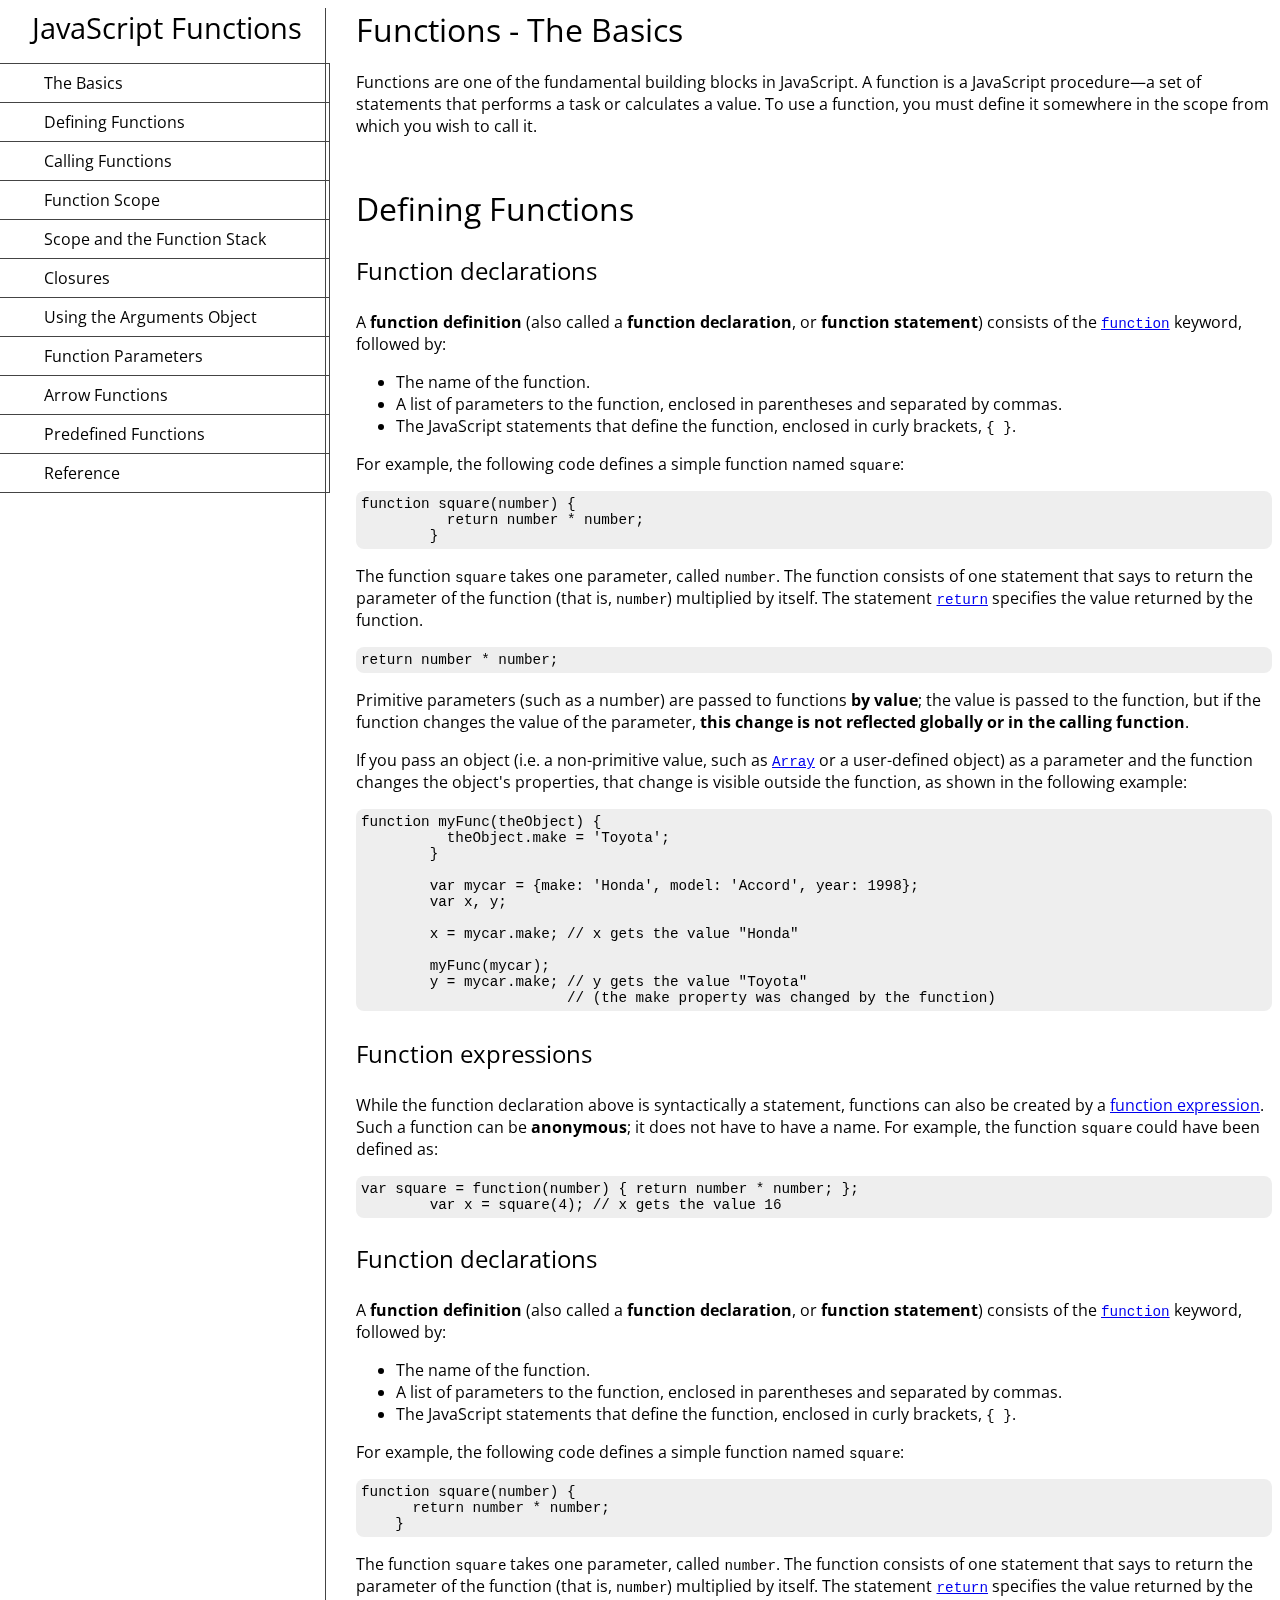
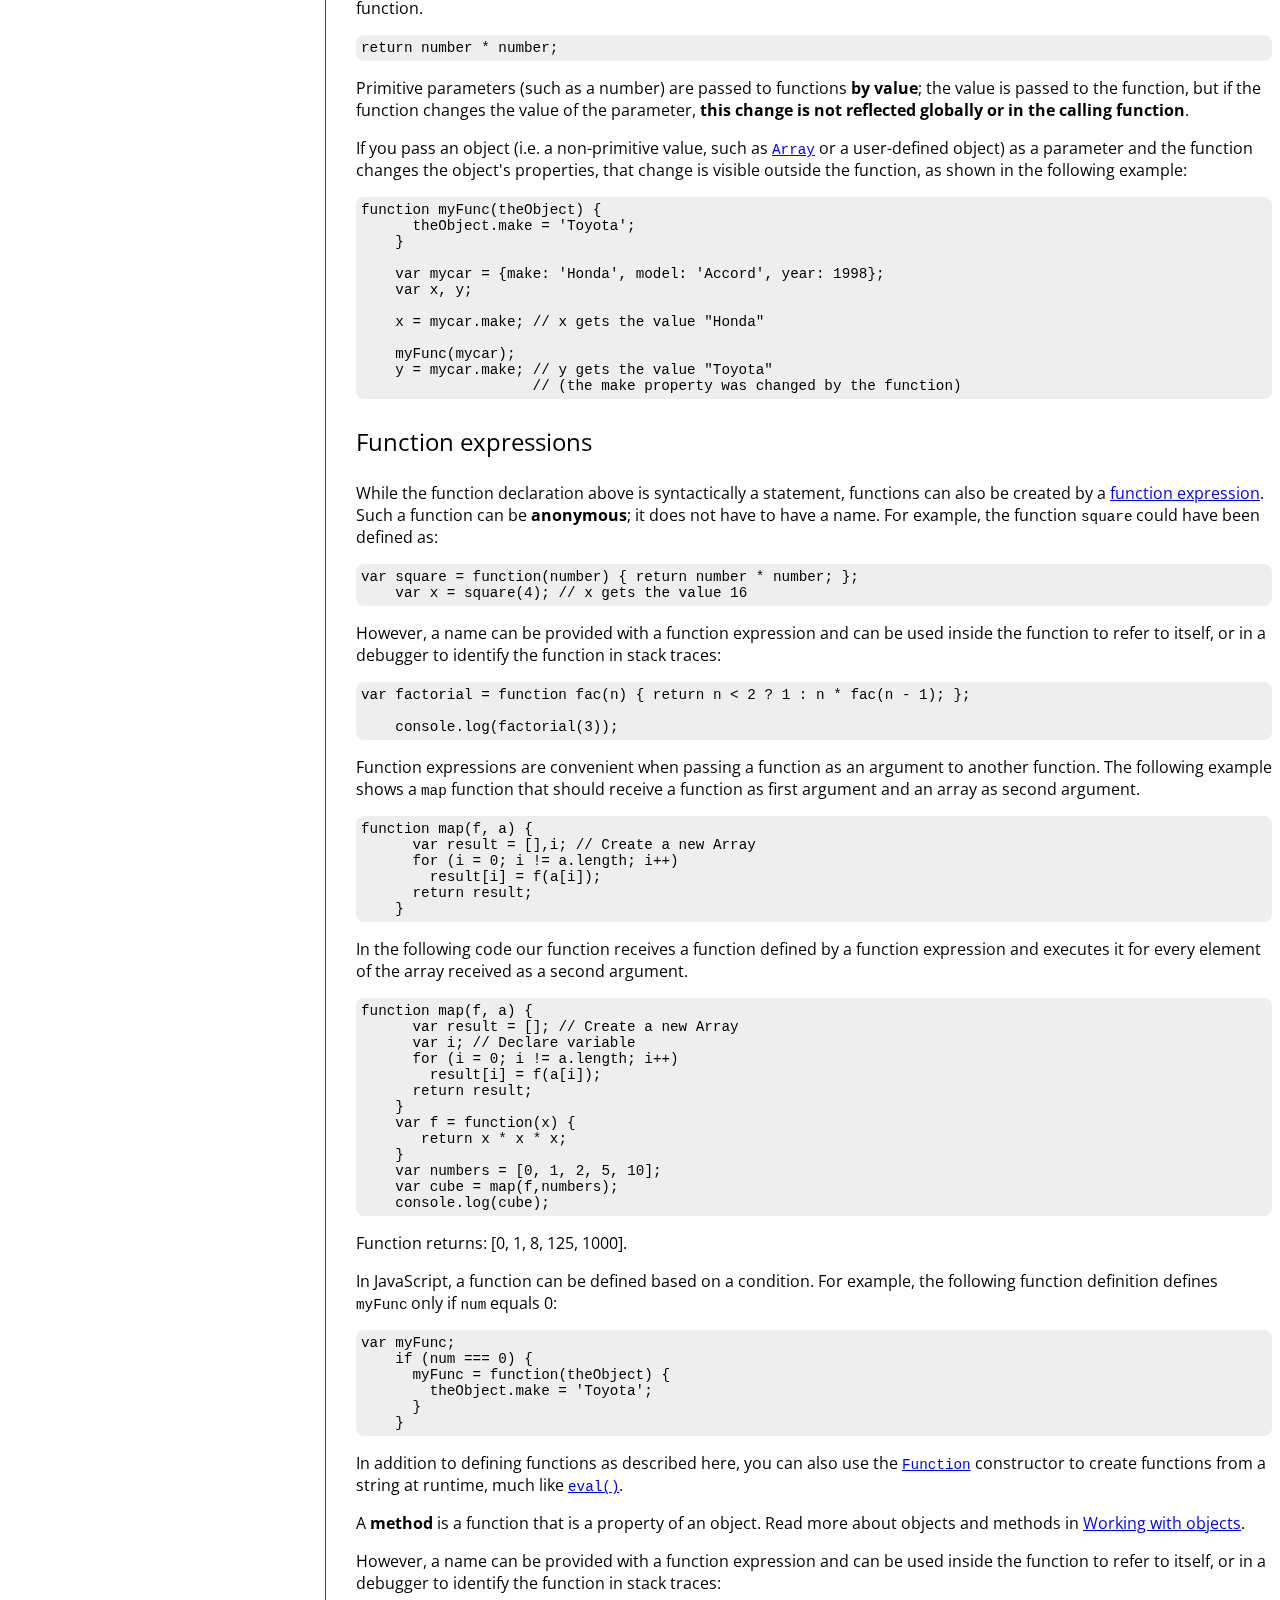
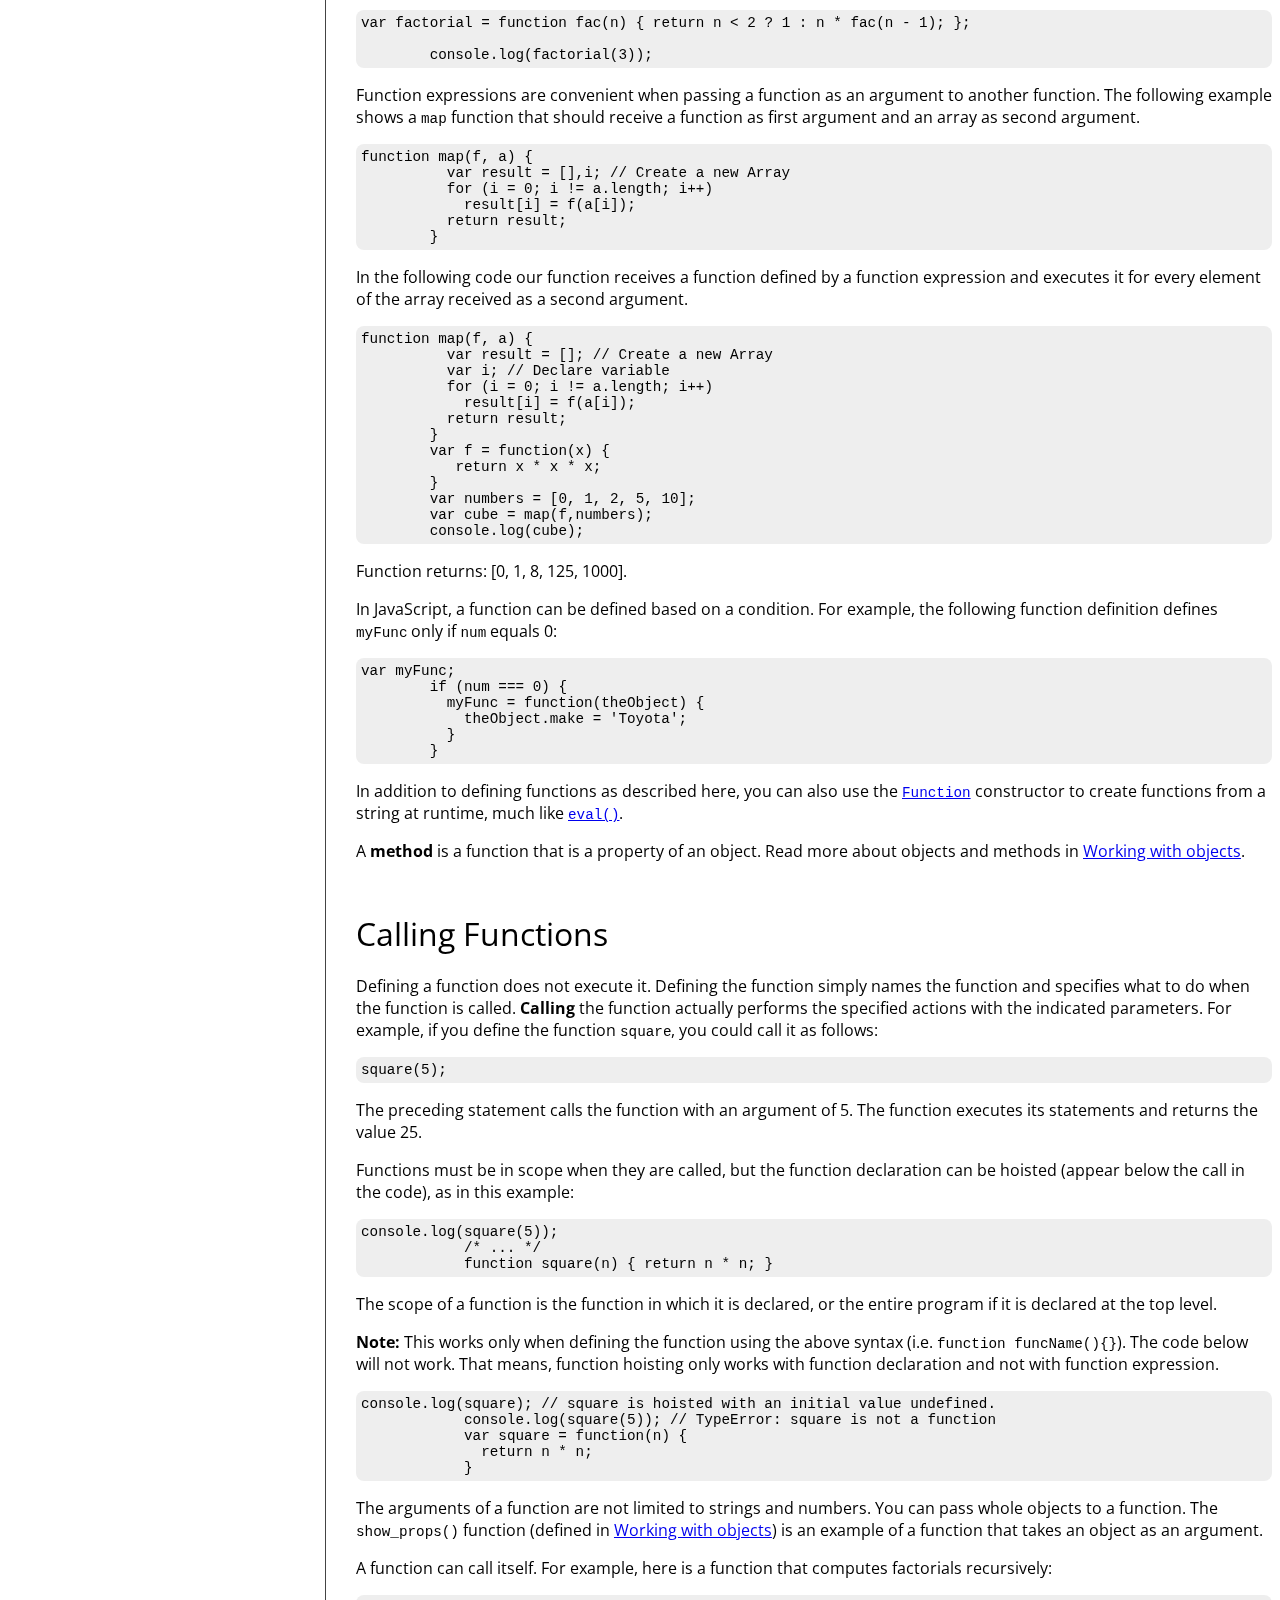
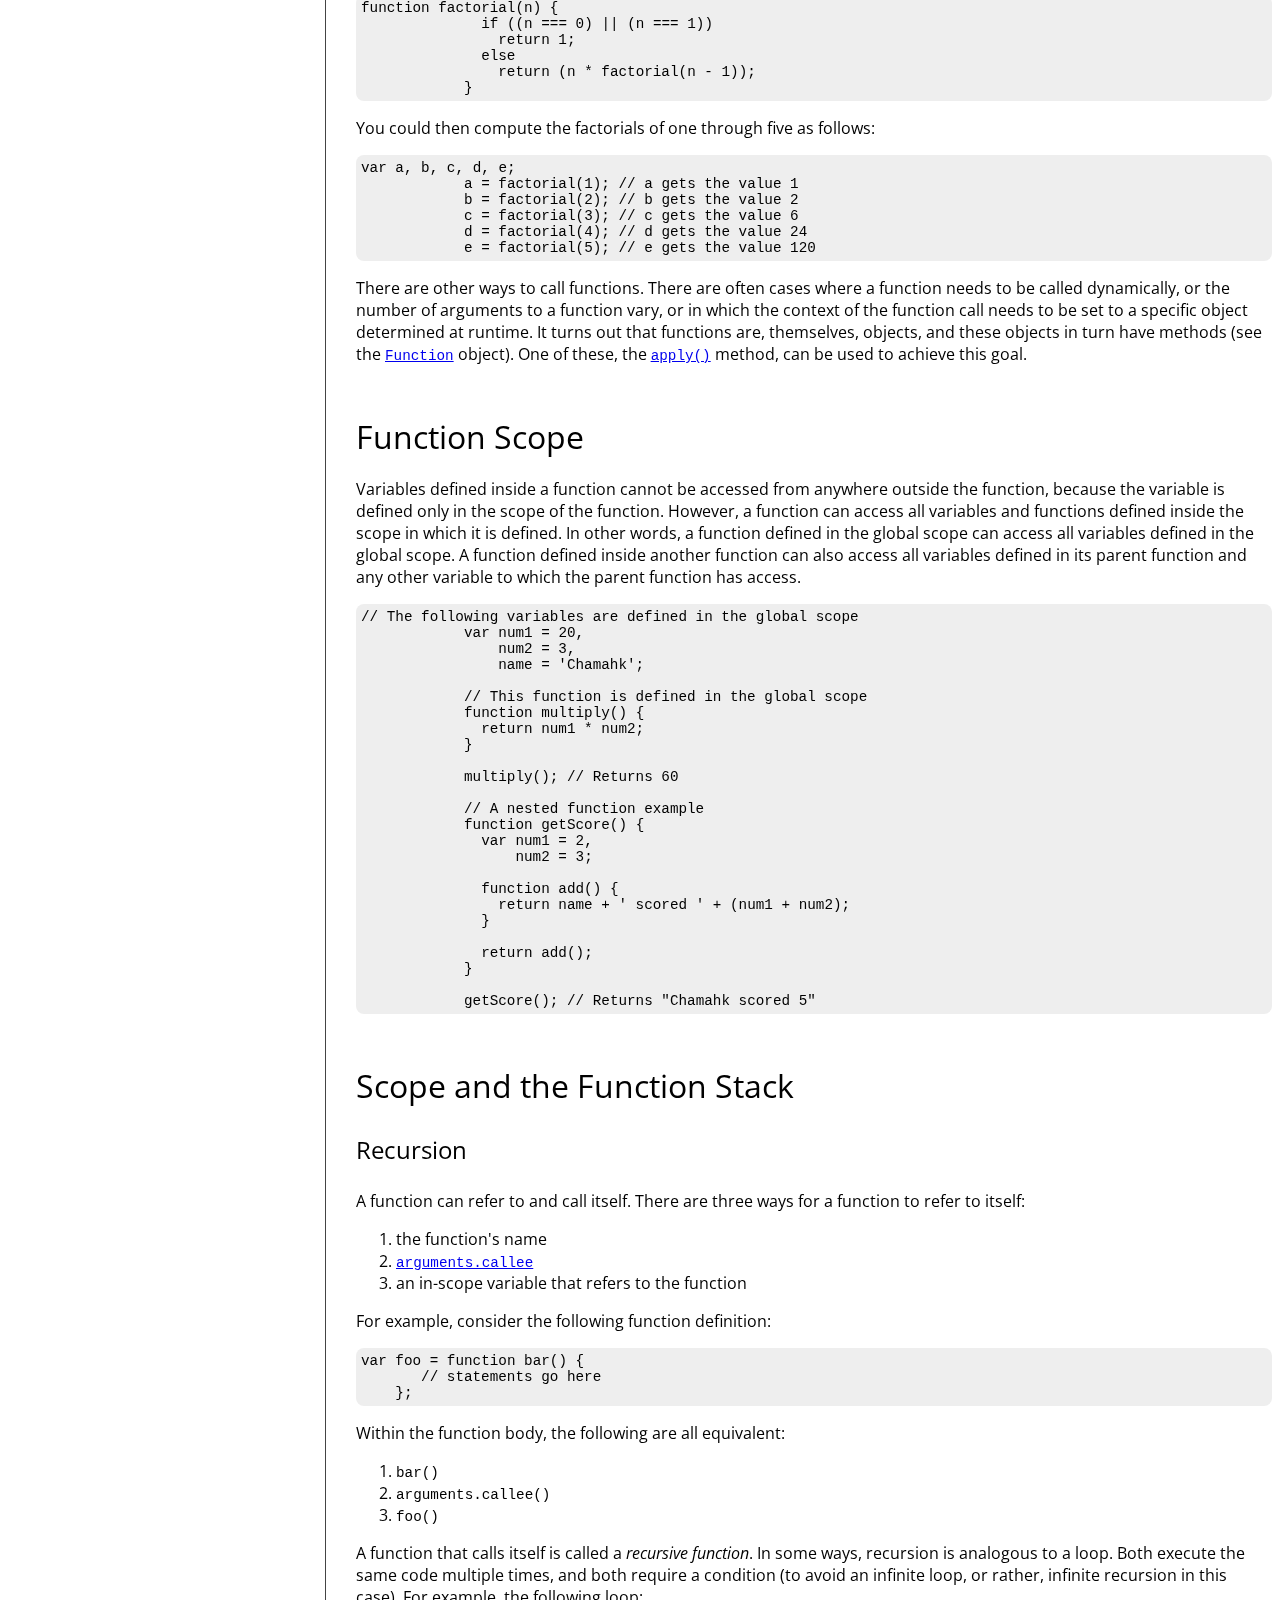
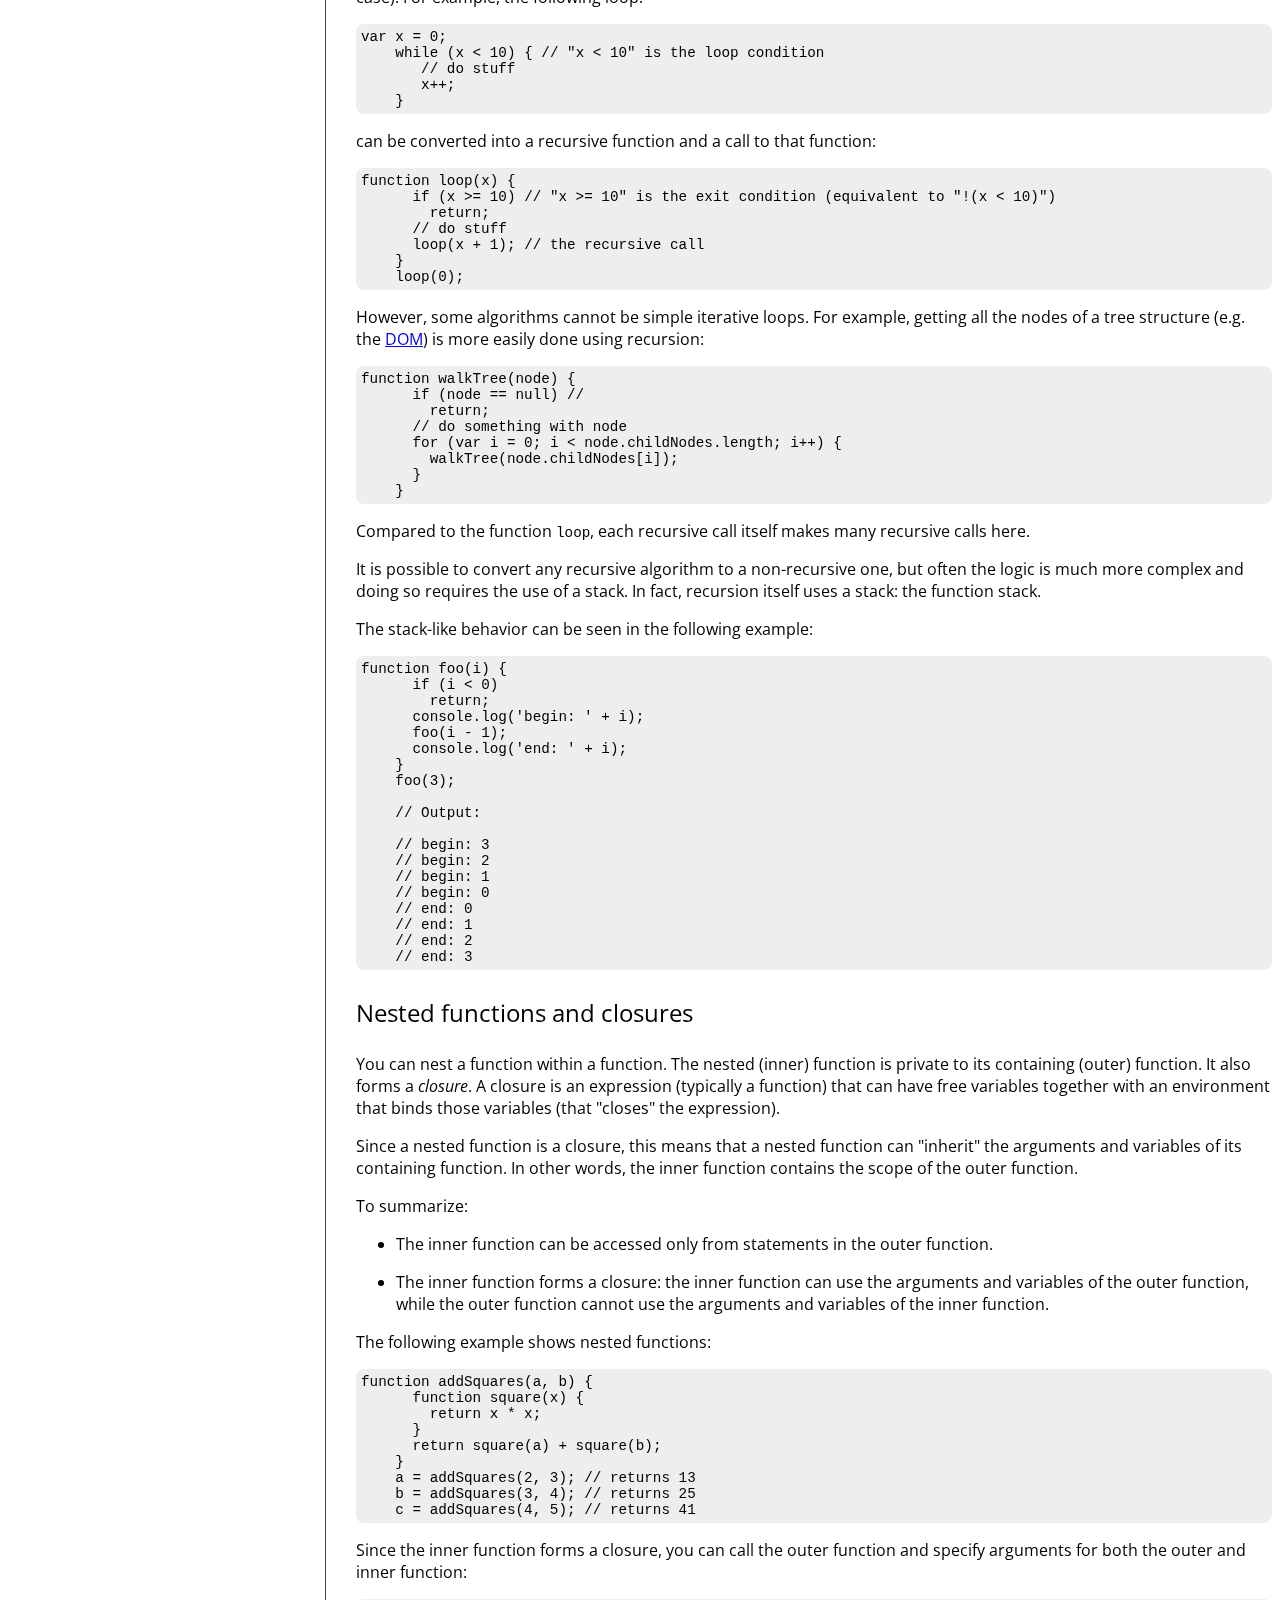
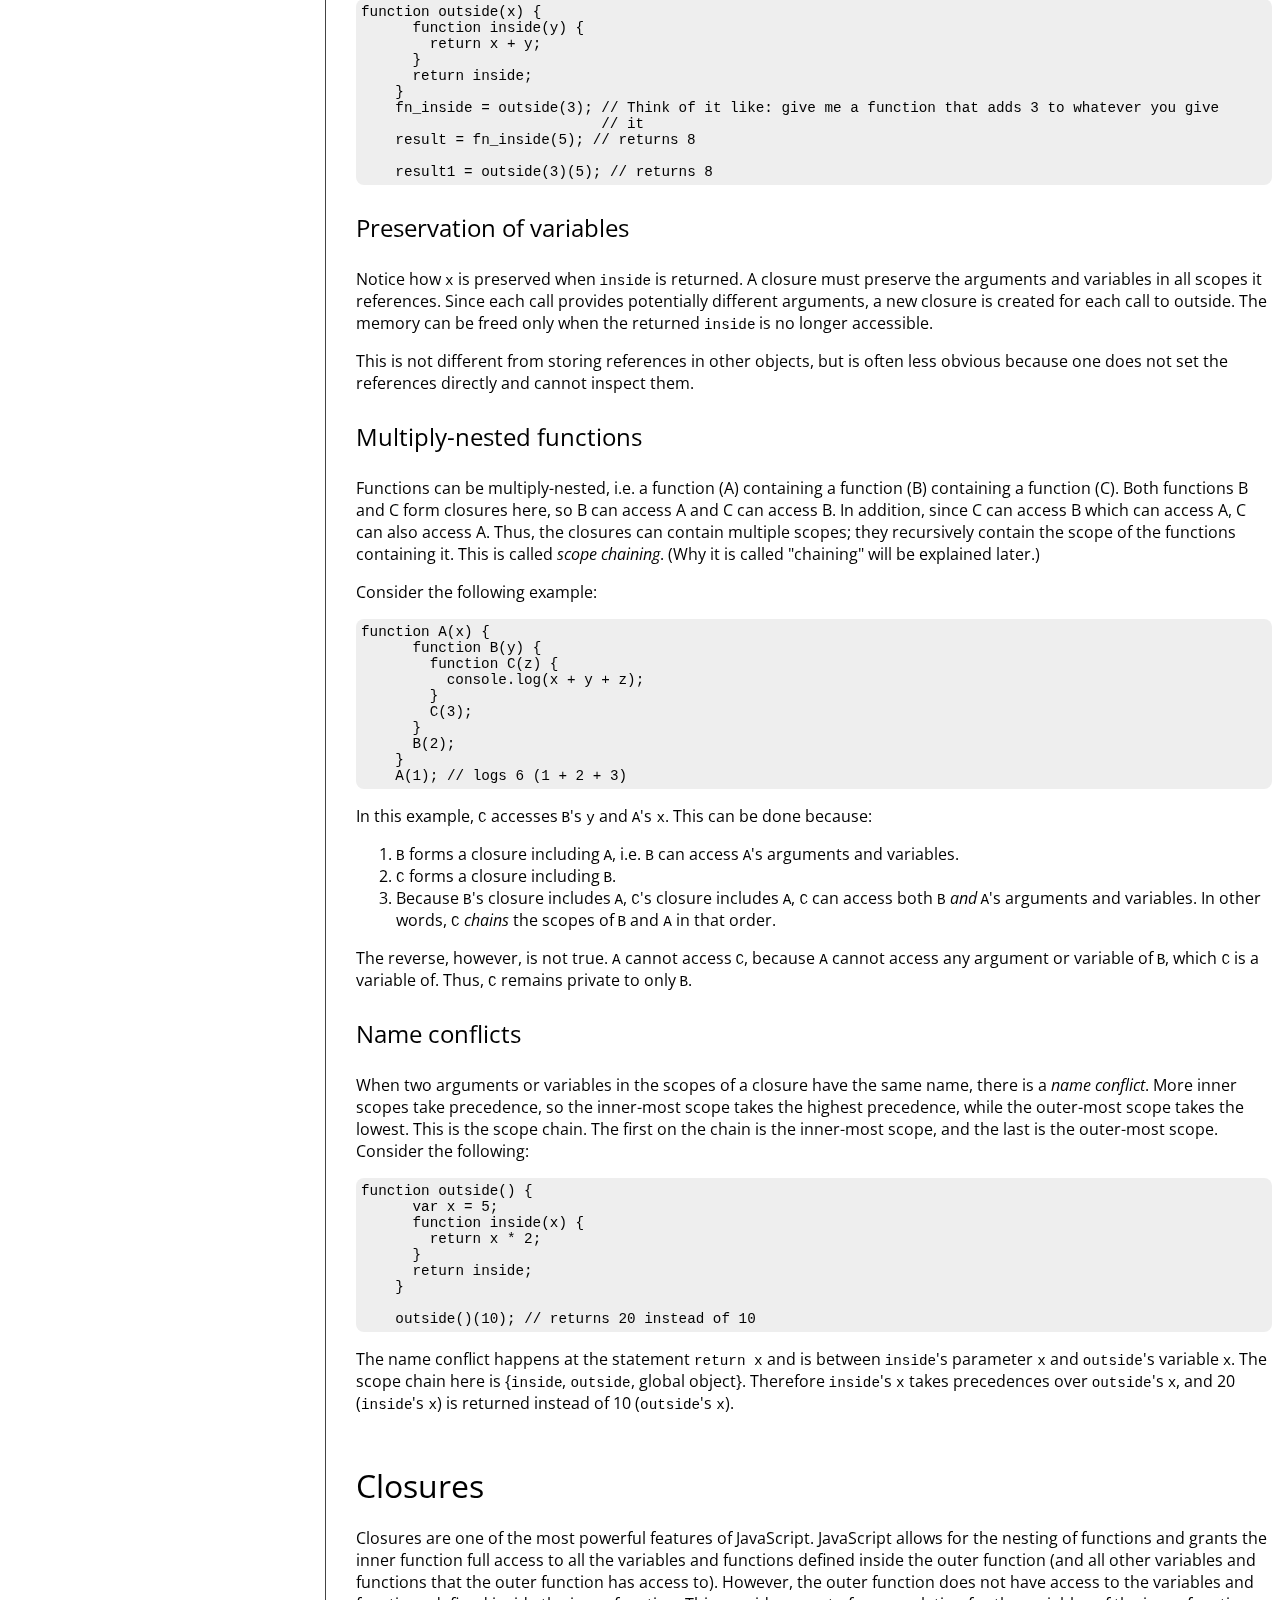
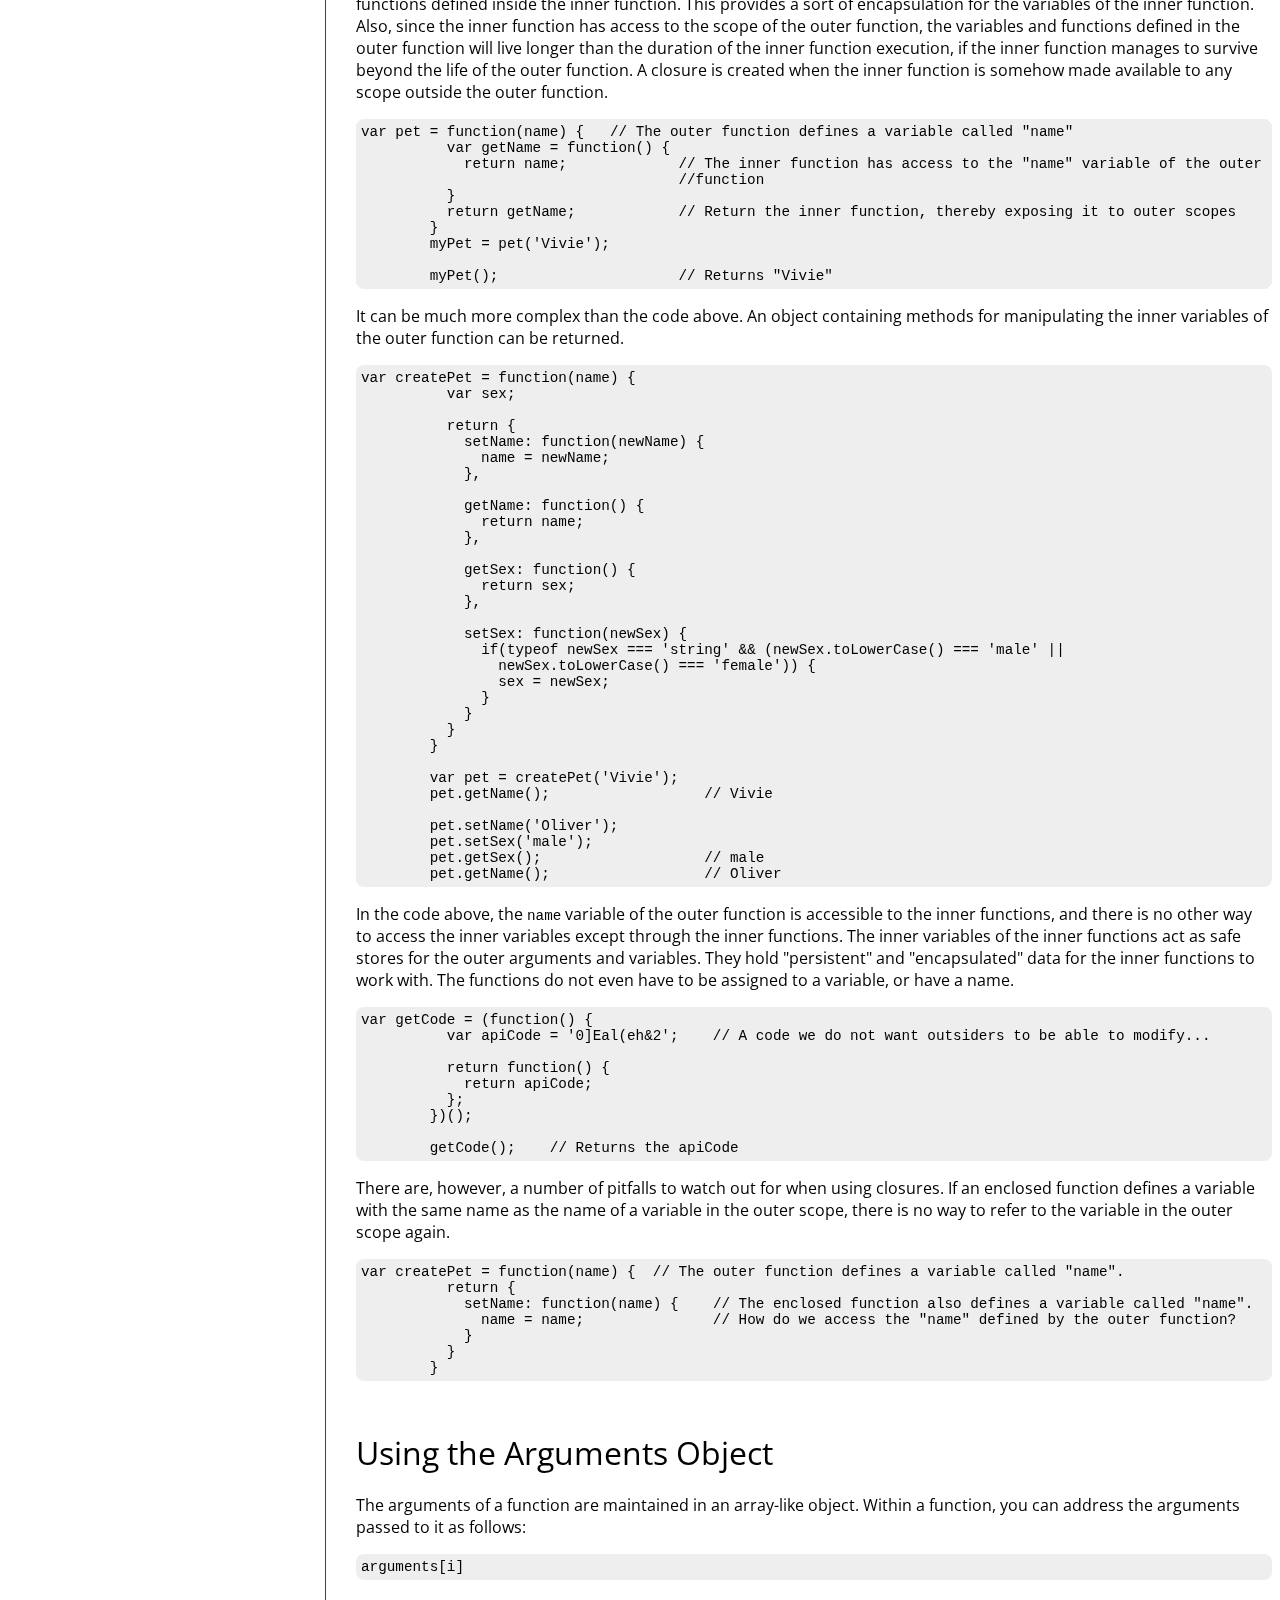
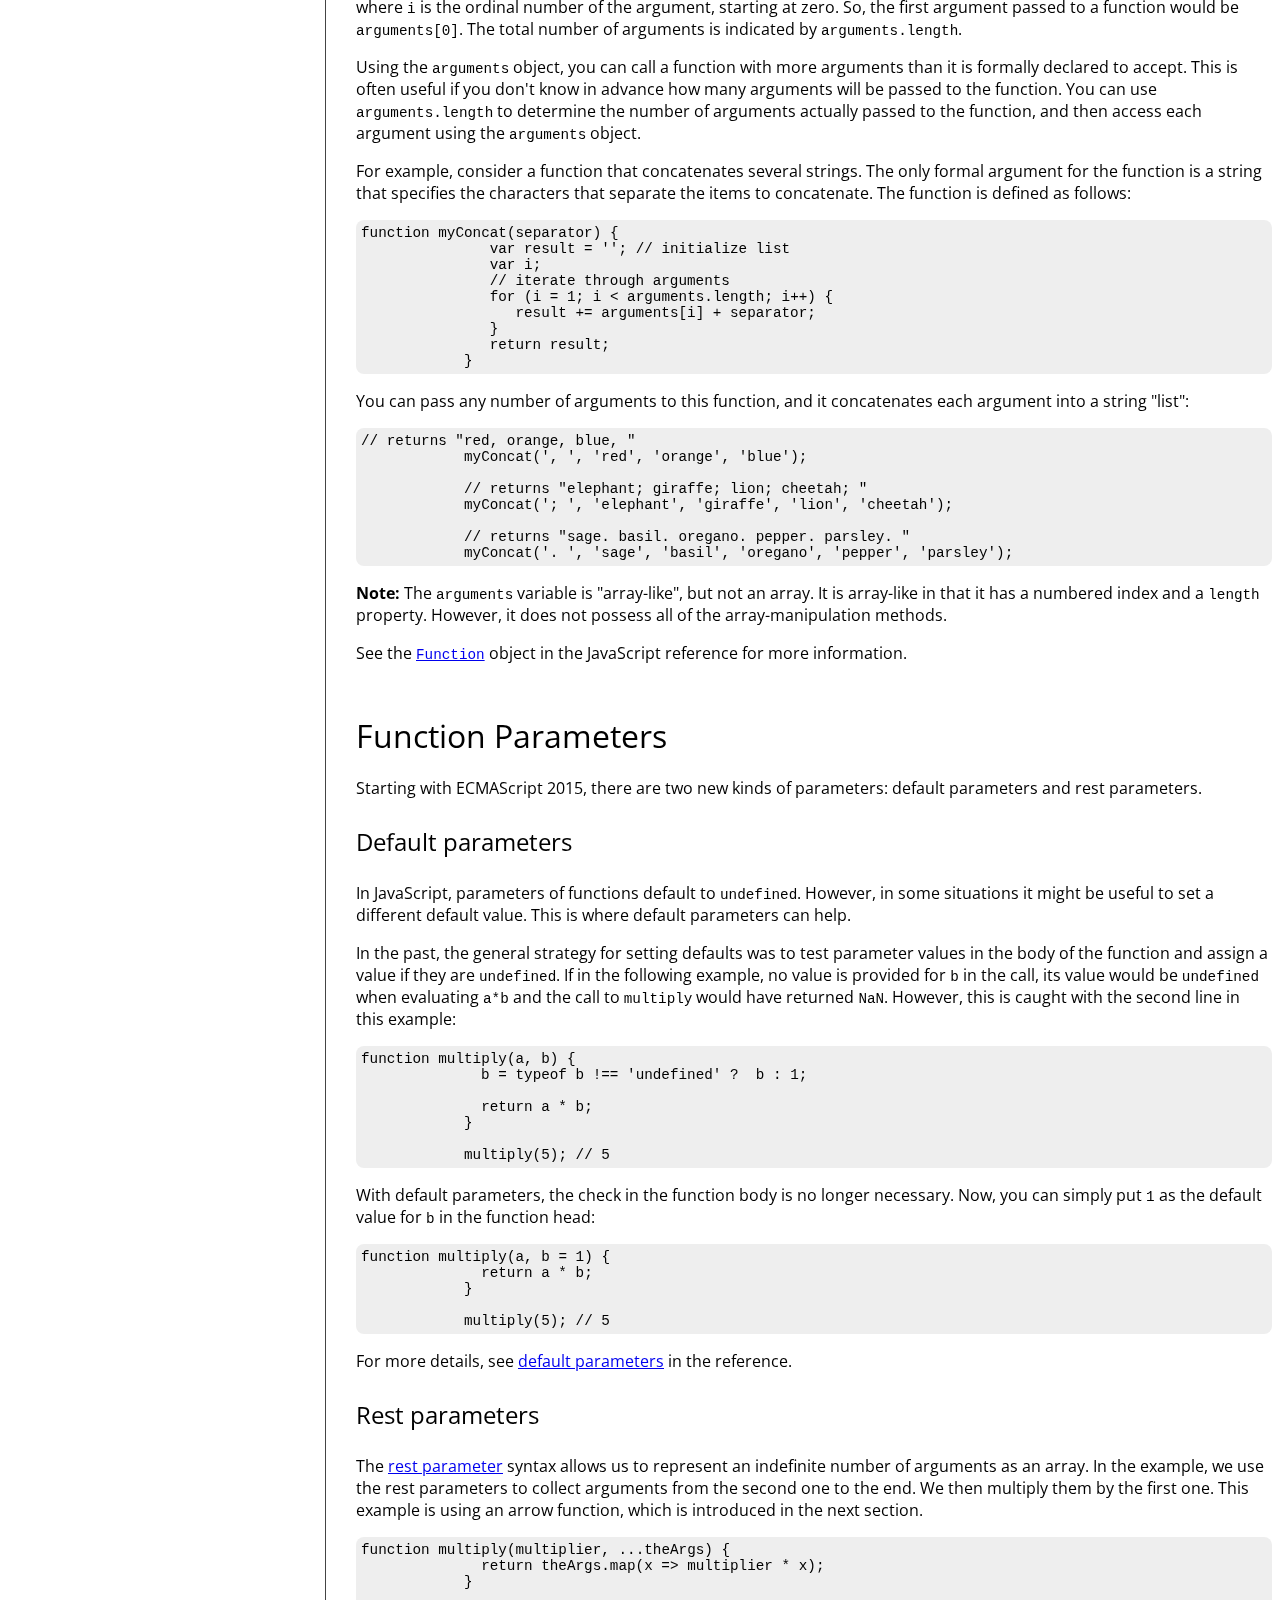
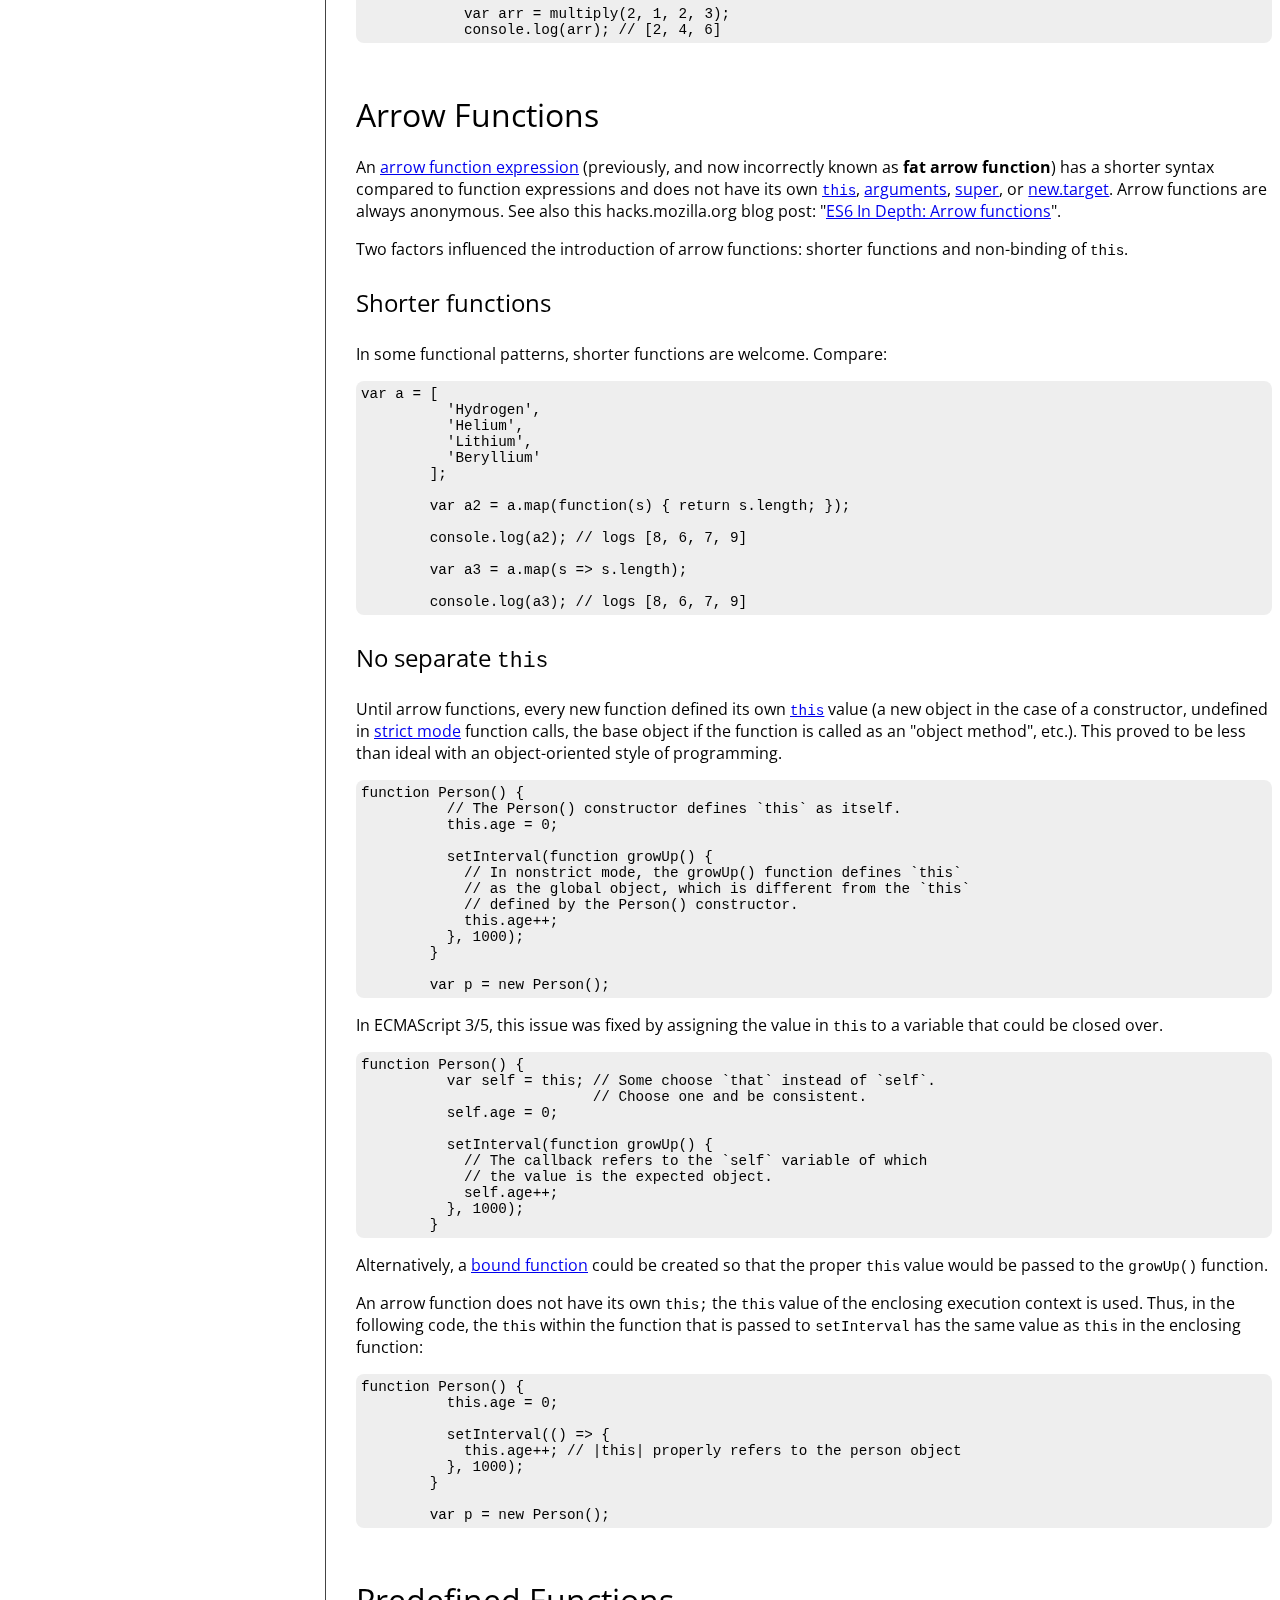
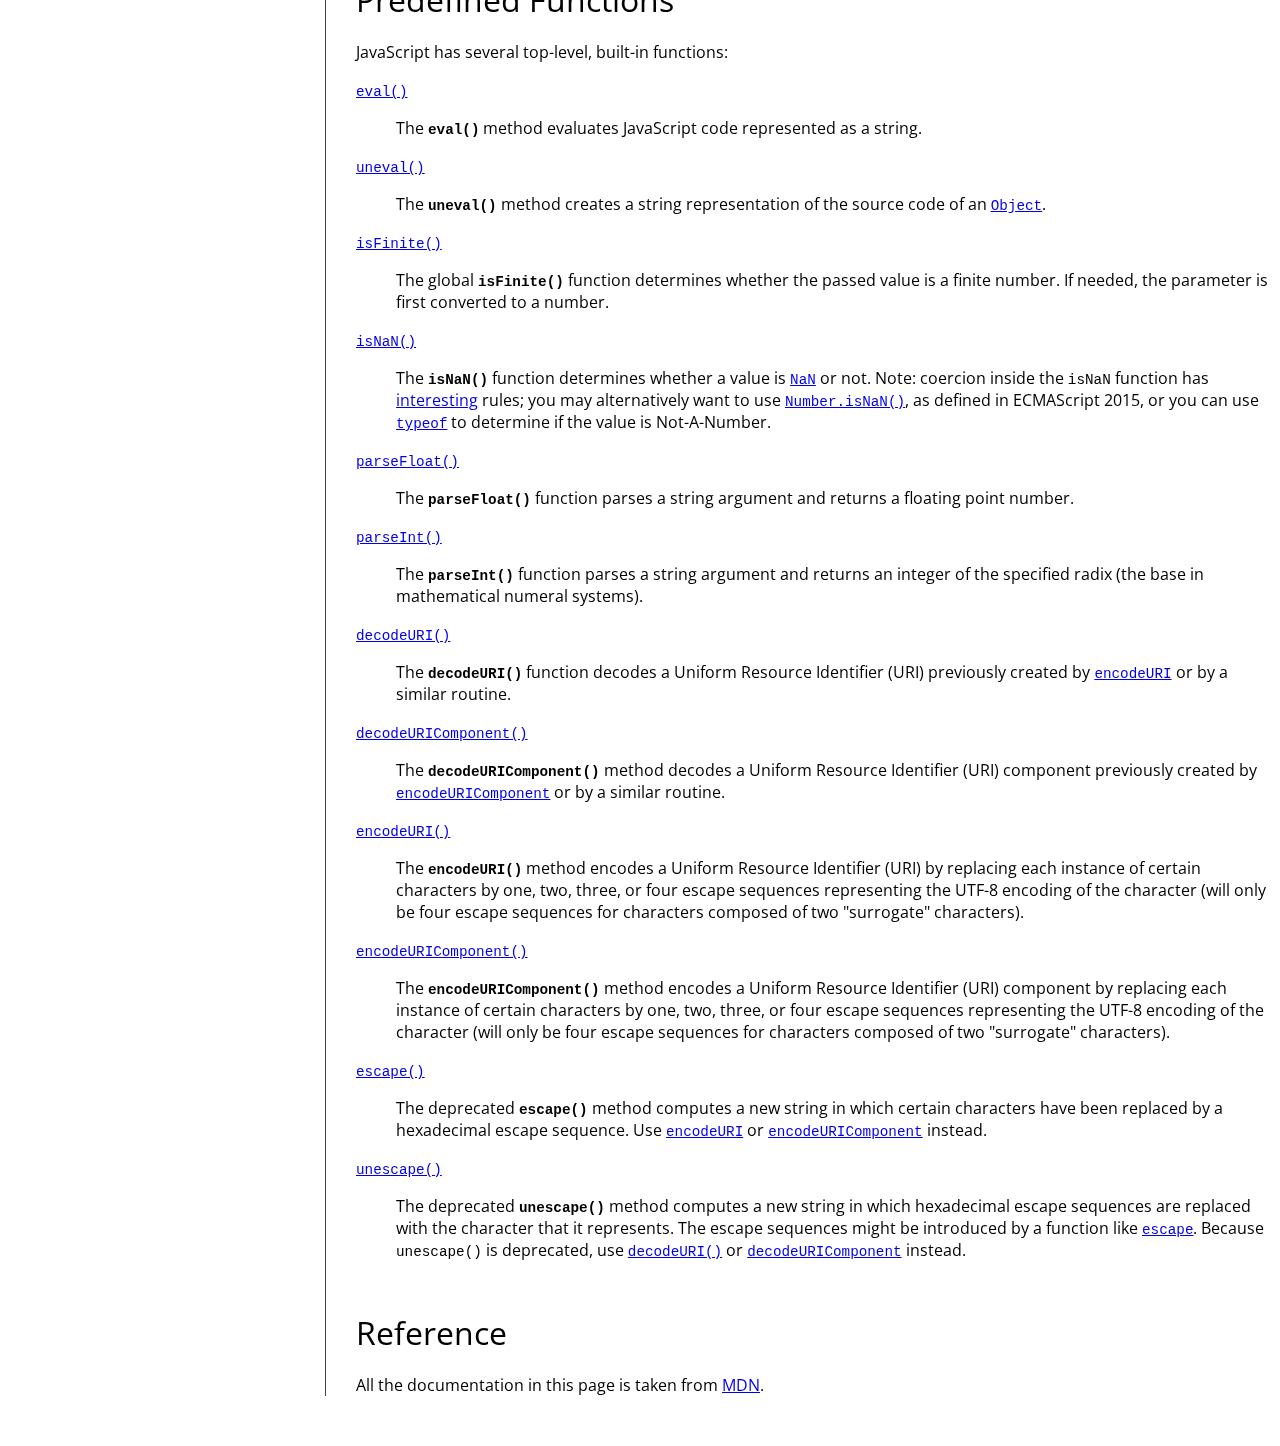
==== commit 5f86f5a9: "Finish Project 4." ====
--- a/4-TechnicalDocumentationPage/index.html
+++ b/4-TechnicalDocumentationPage/index.html
@@ -1,76 +1,148 @@
 <!DOCTYPE html>
 <html>
+
 <head>
     <meta charset="utf-8" />
     <meta http-equiv="X-UA-Compatible" content="IE=edge">
     <title>Tech Page</title>
     <meta name="viewport" content="width=device-width, initial-scale=1">
+    <link href="https://fonts.googleapis.com/css?family=Open+Sans:400,400i,700,700i" rel="stylesheet">
     <link rel="stylesheet" type="text/css" media="screen" href="techpage.css" />
 </head>
-<body id="main-doc">
-    <section class="main-section">
-        <header></header>
-
-
-
-    </section>
-    <section class="main-section">
-        <header></header>
-
-
-
-    </section>
-    <section class="main-section">
-        <header></header>
-
-
-
-    </section>
-    <section class="main-section">
-        <header></header>
-
-
-
-    </section>
-    <section class="main-section">
-        <header></header>
-
-
-
-    </section>
-
-
-    <p class="summary">Functions are one of the fundamental building blocks in JavaScript. A function is a JavaScript procedure—a set of statements that performs a task or calculates a value. To use a function, you must define it somewhere in the scope from which you wish to call it.</p>
-
-    <p>See also the <a href="https://developer.mozilla.org/en-US/docs/Web/JavaScript/Reference/Functions">exhaustive reference chapter about JavaScript functions</a> to get to know the details.</p>
-    
-    <h2 id="Defining_functions">Defining functions<a class="local-anchor" href="https://developer.mozilla.org/en-US/docs/Web/JavaScript/Guide/Functions#Defining_functions" data-heading-id="Defining_functions"><svg class="icon icon-link" version="1.1" width="24" height="28" viewBox="0 0 512 512" aria-hidden="true" focusable="false"><path d="M326.612 185.391c59.747 59.809 58.927 155.698.36 214.59-.11.12-.24.25-.36.37l-67.2 67.2c-59.27 59.27-155.699 59.262-214.96 0-59.27-59.26-59.27-155.7 0-214.96l37.106-37.106c9.84-9.84 26.786-3.3 27.294 10.606.648 17.722 3.826 35.527 9.69 52.721 1.986 5.822.567 12.262-3.783 16.612l-13.087 13.087c-28.026 28.026-28.905 73.66-1.155 101.96 28.024 28.579 74.086 28.749 102.325.51l67.2-67.19c28.191-28.191 28.073-73.757 0-101.83-3.701-3.694-7.429-6.564-10.341-8.569a16.037 16.037 0 0 1-6.947-12.606c-.396-10.567 3.348-21.456 11.698-29.806l21.054-21.055c5.521-5.521 14.182-6.199 20.584-1.731a152.482 152.482 0 0 1 20.522 17.197zM467.547 44.449c-59.261-59.262-155.69-59.27-214.96 0l-67.2 67.2c-.12.12-.25.25-.36.37-58.566 58.892-59.387 154.781.36 214.59a152.454 152.454 0 0 0 20.521 17.196c6.402 4.468 15.064 3.789 20.584-1.731l21.054-21.055c8.35-8.35 12.094-19.239 11.698-29.806a16.037 16.037 0 0 0-6.947-12.606c-2.912-2.005-6.64-4.875-10.341-8.569-28.073-28.073-28.191-73.639 0-101.83l67.2-67.19c28.239-28.239 74.3-28.069 102.325.51 27.75 28.3 26.872 73.934-1.155 101.96l-13.087 13.087c-4.35 4.35-5.769 10.79-3.783 16.612 5.864 17.194 9.042 34.999 9.69 52.721.509 13.906 17.454 20.446 27.294 10.606l37.106-37.106c59.271-59.259 59.271-155.699.001-214.959z"></path></svg><span>Section</span></a></h2>
-    
-    <h3 id="Function_declarations" class="highlight-spanned"><span class="highlight-span">Function declarations</span><a class="local-anchor" href="https://developer.mozilla.org/en-US/docs/Web/JavaScript/Guide/Functions#Function_declarations" data-heading-id="Function_declarations"><svg class="icon icon-link" version="1.1" width="24" height="28" viewBox="0 0 512 512" aria-hidden="true" focusable="false"><path d="M326.612 185.391c59.747 59.809 58.927 155.698.36 214.59-.11.12-.24.25-.36.37l-67.2 67.2c-59.27 59.27-155.699 59.262-214.96 0-59.27-59.26-59.27-155.7 0-214.96l37.106-37.106c9.84-9.84 26.786-3.3 27.294 10.606.648 17.722 3.826 35.527 9.69 52.721 1.986 5.822.567 12.262-3.783 16.612l-13.087 13.087c-28.026 28.026-28.905 73.66-1.155 101.96 28.024 28.579 74.086 28.749 102.325.51l67.2-67.19c28.191-28.191 28.073-73.757 0-101.83-3.701-3.694-7.429-6.564-10.341-8.569a16.037 16.037 0 0 1-6.947-12.606c-.396-10.567 3.348-21.456 11.698-29.806l21.054-21.055c5.521-5.521 14.182-6.199 20.584-1.731a152.482 152.482 0 0 1 20.522 17.197zM467.547 44.449c-59.261-59.262-155.69-59.27-214.96 0l-67.2 67.2c-.12.12-.25.25-.36.37-58.566 58.892-59.387 154.781.36 214.59a152.454 152.454 0 0 0 20.521 17.196c6.402 4.468 15.064 3.789 20.584-1.731l21.054-21.055c8.35-8.35 12.094-19.239 11.698-29.806a16.037 16.037 0 0 0-6.947-12.606c-2.912-2.005-6.64-4.875-10.341-8.569-28.073-28.073-28.191-73.639 0-101.83l67.2-67.19c28.239-28.239 74.3-28.069 102.325.51 27.75 28.3 26.872 73.934-1.155 101.96l-13.087 13.087c-4.35 4.35-5.769 10.79-3.783 16.612 5.864 17.194 9.042 34.999 9.69 52.721.509 13.906 17.454 20.446 27.294 10.606l37.106-37.106c59.271-59.259 59.271-155.699.001-214.959z"></path></svg><span>Section</span></a></h3>
-    
-    <p>A <strong>function definition</strong> (also called a <strong>function declaration</strong>, or <strong>function statement</strong>) consists of the <a href="https://developer.mozilla.org/en-US/docs/Web/JavaScript/Reference/Statements/function" title="function"><code>function</code></a> keyword,&nbsp; followed by:</p>
-    
-    <ul>
-     <li>The name of the function.</li>
-     <li>A list of parameters to the function, enclosed in parentheses and separated by commas.</li>
-     <li>The JavaScript statements that define the function, enclosed in curly brackets, <code>{ }</code>.</li>
-    </ul>
-    
-    <p>For example, the following code defines a simple function named <code> square</code>:</p>
-    
-    <pre class="brush: js line-numbers  language-js"><code class=" language-js"><span class="token keyword">function</span> <span class="token function">square</span><span class="token punctuation">(</span>number<span class="token punctuation">)</span> <span class="token punctuation">{</span>
+
+<body>
+
+    <nav id="navbar">
+        <header>JavaScript Functions</header>
+        <ul>
+            <a href="#the_basics" class="nav-link"><li>The Basics</li></a>
+            <a href="#defining_functions" class="nav-link"><li>Defining Functions</li></a>
+            <a href="#calling_functions" class="nav-link"><li>Calling Functions</li></a>
+            <a href="#function_scope" class="nav-link"><li>Function Scope</li></a>
+            <a href="#scope_and_the_function_stack" class="nav-link"><li>Scope and the Function Stack</li></a>
+            <a href="#closures" class="nav-link"><li>Closures</li></a>
+            <a href="#using_the_arguments_object" class="nav-link"><li>Using the Arguments Object</li></a>
+            <a href="#function_parameters" class="nav-link"><li>Function Parameters</li></a>
+            <a href="#arrow_functions" class="nav-link"><li>Arrow Functions</li></a>
+            <a href="#predefined_functions" class="nav-link"><li>Predefined Functions</li></a>
+            <a href="#reference" class="nav-link"><li id="last-link">Reference</li></a>
+        </ul>
+    </nav>
+
+    <main id="main-doc">
+
+        <section class="main-section" id="the_basics">
+            <header id="first-header">Functions - The Basics</header>
+            <p class="summary">Functions are one of the fundamental building blocks in JavaScript. A function is a
+                JavaScript procedure—a set of statements that performs a task or calculates a value. To use a function,
+                you
+                must define it somewhere in the scope from which you wish to call it.</p>
+
+
+        </section>
+        <section class="main-section" id="defining_functions">
+            <header>Defining Functions</header>
+            <h3>Function declarations</h3>
+
+            <p>A <strong>function definition</strong> (also called a <strong>function declaration</strong>, or <strong>function
+                    statement</strong>) consists of the <a href="https://developer.mozilla.org/en-US/docs/Web/JavaScript/Reference/Statements/function"
+                    title="function"><code>function</code></a> keyword,&nbsp; followed by:</p>
+
+            <ul>
+                <li>The name of the function.</li>
+                <li>A list of parameters to the function, enclosed in parentheses and separated by commas.</li>
+                <li>The JavaScript statements that define the function, enclosed in curly brackets, <code>{ }</code>.</li>
+            </ul>
+
+            <p>For example, the following code defines a simple function named <code> square</code>:</p>
+
+            <pre class="brush: js line-numbers  language-js"><code class=" language-js"><span class="token keyword">function</span> <span class="token function">square</span><span class="token punctuation">(</span>number<span class="token punctuation">)</span> <span class="token punctuation">{</span>
+          <span class="token keyword">return</span> number <span class="token operator">*</span> number<span class="token punctuation">;</span>
+        <span class="token punctuation">}</span><span class="line-numbers-rows"><span></span><span></span><span></span></span></code></pre>
+
+            <p>The function <code>square</code> takes one parameter, called <code>number</code>. The function consists
+                of
+                one statement that says to return the parameter of the function (that is, <code>number</code>)
+                multiplied
+                by itself. The statement&nbsp;<a href="https://developer.mozilla.org/en-US/docs/Web/JavaScript/Reference/Statements/return"
+                    title="return"><code>return</code></a> specifies the value returned by the function.</p>
+
+            <pre class="brush: js line-numbers  language-js"><code class=" language-js"><span class="token keyword">return</span> number <span class="token operator">*</span> number<span class="token punctuation">;</span><span class="line-numbers-rows"><span></span></span></code></pre>
+
+            <p>Primitive parameters (such as a number) are passed to functions <strong>by value</strong>; the value is
+                passed to the function, but if the function changes the value of the parameter, <strong>this change
+                    is&nbsp;not reflected globally or in the calling function</strong>.</p>
+
+            <p>If you pass an object (i.e. a non-primitive value, such as <a href="https://developer.mozilla.org/en-US/docs/Web/JavaScript/Reference/Global_Objects/Array"
+                    title="The JavaScript Array object is a global object that is used in the construction of arrays; which are high-level, list-like objects."><code>Array</code></a>
+                or a user-defined object) as a parameter and the function changes the object's properties, that change
+                is
+                visible outside the function, as shown in the following example:</p>
+
+            <pre class="brush: js line-numbers  language-js"><code class=" language-js"><span class="token keyword">function</span> <span class="token function">myFunc</span><span class="token punctuation">(</span>theObject<span class="token punctuation">)</span> <span class="token punctuation">{</span>
+          theObject<span class="token punctuation">.</span>make <span class="token operator">=</span> <span class="token string">'Toyota'</span><span class="token punctuation">;</span>
+        <span class="token punctuation">}</span>
+        
+        <span class="token keyword">var</span> mycar <span class="token operator">=</span> <span class="token punctuation">{</span>make<span class="token punctuation">:</span> <span class="token string">'Honda'</span><span class="token punctuation">,</span> model<span class="token punctuation">:</span> <span class="token string">'Accord'</span><span class="token punctuation">,</span> year<span class="token punctuation">:</span> <span class="token number">1998</span><span class="token punctuation">}</span><span class="token punctuation">;</span>
+        <span class="token keyword">var</span> x<span class="token punctuation">,</span> y<span class="token punctuation">;</span>
+        
+        x <span class="token operator">=</span> mycar<span class="token punctuation">.</span>make<span class="token punctuation">;</span> <span class="token comment" spellcheck="true">// x gets the value "Honda"</span>
+        
+        <span class="token function">myFunc</span><span class="token punctuation">(</span>mycar<span class="token punctuation">)</span><span class="token punctuation">;</span>
+        y <span class="token operator">=</span> mycar<span class="token punctuation">.</span>make<span class="token punctuation">;</span> <span class="token comment" spellcheck="true">// y gets the value "Toyota"</span>
+                        <span class="token comment" spellcheck="true">// (the make property was changed by the function)</span><span class="line-numbers-rows"><span></span><span></span><span></span><span></span><span></span><span></span><span></span><span></span><span></span><span></span><span></span><span></span></span></code></pre>
+
+            <h3 id="Function_expressions" class="highlight-spanned"><span class="highlight-span">Function expressions</span><a
+                    class="local-anchor" href="https://developer.mozilla.org/en-US/docs/Web/JavaScript/Guide/Functions#Function_expressions"
+                    data-heading-id="Function_expressions"><svg version="1.1" width="24" height="28"
+                        viewBox="0 0 512 512" aria-hidden="true" focusable="false">
+                     </svg></a></h3>
+
+            <p>While the function declaration above is syntactically a statement, functions can also be created by
+                a&nbsp;<a href="https://developer.mozilla.org/en-US/docs/Web/JavaScript/Reference/Operators/function">function
+                    expression</a>. Such a function can be&nbsp;<strong>anonymous</strong>; it does not have to have a
+                name. For example, the function <code>square</code> could have been defined as:</p>
+
+            <pre class="brush: js line-numbers  language-js"><code class=" language-js"><span class="token keyword">var</span> square <span class="token operator">=</span> <span class="token keyword">function</span><span class="token punctuation">(</span>number<span class="token punctuation">)</span> <span class="token punctuation">{</span> <span class="token keyword">return</span> number <span class="token operator">*</span> number<span class="token punctuation">;</span> <span class="token punctuation">}</span><span class="token punctuation">;</span>
+        <span class="token keyword">var</span> x <span class="token operator">=</span> <span class="token function">square</span><span class="token punctuation">(</span><span class="token number">4</span><span class="token punctuation">)</span><span class="token punctuation">;</span> <span class="token comment" spellcheck="true">// x gets the value 16</span><span class="line-numbers-rows"><span></span><span></span></span></code></pre>
+            <h3>Function declarations</h3>
+
+            <p>A <strong>function definition</strong> (also called a <strong>function declaration</strong>, or <strong>function
+                    statement</strong>) consists of the <a href="https://developer.mozilla.org/en-US/docs/Web/JavaScript/Reference/Statements/function"
+                    title="function"><code>function</code></a> keyword,&nbsp; followed by:</p>
+
+            <ul>
+                <li>The name of the function.</li>
+                <li>A list of parameters to the function, enclosed in parentheses and separated by commas.</li>
+                <li>The JavaScript statements that define the function, enclosed in curly brackets, <code>{ }</code>.</li>
+            </ul>
+
+            <p>For example, the following code defines a simple function named <code> square</code>:</p>
+
+            <pre class="brush: js line-numbers  language-js"><code class=" language-js"><span class="token keyword">function</span> <span class="token function">square</span><span class="token punctuation">(</span>number<span class="token punctuation">)</span> <span class="token punctuation">{</span>
       <span class="token keyword">return</span> number <span class="token operator">*</span> number<span class="token punctuation">;</span>
     <span class="token punctuation">}</span><span class="line-numbers-rows"><span></span><span></span><span></span></span></code></pre>
-    
-    <p>The function <code>square</code> takes one parameter, called <code>number</code>. The function consists of one statement that says to return the parameter of the function (that is, <code>number</code>) multiplied by itself. The statement&nbsp;<a href="https://developer.mozilla.org/en-US/docs/Web/JavaScript/Reference/Statements/return" title="return"><code>return</code></a> specifies the value returned by the function.</p>
-    
-    <pre class="brush: js line-numbers  language-js"><code class=" language-js"><span class="token keyword">return</span> number <span class="token operator">*</span> number<span class="token punctuation">;</span><span class="line-numbers-rows"><span></span></span></code></pre>
-    
-    <p>Primitive parameters (such as a number) are passed to functions <strong>by value</strong>; the value is passed to the function, but if the function changes the value of the parameter, <strong>this change is&nbsp;not reflected globally or in the calling function</strong>.</p>
-    
-    <p>If you pass an object (i.e. a non-primitive value, such as <a href="https://developer.mozilla.org/en-US/docs/Web/JavaScript/Reference/Global_Objects/Array" title="The JavaScript Array object is a global object that is used in the construction of arrays; which are high-level, list-like objects."><code>Array</code></a> or a user-defined object) as a parameter and the function changes the object's properties, that change is visible outside the function, as shown in the following example:</p>
-    
-    <pre class="brush: js line-numbers  language-js"><code class=" language-js"><span class="token keyword">function</span> <span class="token function">myFunc</span><span class="token punctuation">(</span>theObject<span class="token punctuation">)</span> <span class="token punctuation">{</span>
+
+            <p>The function <code>square</code> takes one parameter, called <code>number</code>. The function consists
+                of
+                one statement that says to return the parameter of the function (that is, <code>number</code>)
+                multiplied
+                by itself. The statement&nbsp;<a href="https://developer.mozilla.org/en-US/docs/Web/JavaScript/Reference/Statements/return"
+                    title="return"><code>return</code></a> specifies the value returned by the function.</p>
+
+            <pre class="brush: js line-numbers  language-js"><code class=" language-js"><span class="token keyword">return</span> number <span class="token operator">*</span> number<span class="token punctuation">;</span><span class="line-numbers-rows"><span></span></span></code></pre>
+
+            <p>Primitive parameters (such as a number) are passed to functions <strong>by value</strong>; the value is
+                passed to the function, but if the function changes the value of the parameter, <strong>this change
+                    is&nbsp;not reflected globally or in the calling function</strong>.</p>
+
+            <p>If you pass an object (i.e. a non-primitive value, such as <a href="https://developer.mozilla.org/en-US/docs/Web/JavaScript/Reference/Global_Objects/Array"
+                    title="The JavaScript Array object is a global object that is used in the construction of arrays; which are high-level, list-like objects."><code>Array</code></a>
+                or a user-defined object) as a parameter and the function changes the object's properties, that change
+                is
+                visible outside the function, as shown in the following example:</p>
+
+            <pre class="brush: js line-numbers  language-js"><code class=" language-js"><span class="token keyword">function</span> <span class="token function">myFunc</span><span class="token punctuation">(</span>theObject<span class="token punctuation">)</span> <span class="token punctuation">{</span>
       theObject<span class="token punctuation">.</span>make <span class="token operator">=</span> <span class="token string">'Toyota'</span><span class="token punctuation">;</span>
     <span class="token punctuation">}</span>
     
@@ -82,32 +154,45 @@
     <span class="token function">myFunc</span><span class="token punctuation">(</span>mycar<span class="token punctuation">)</span><span class="token punctuation">;</span>
     y <span class="token operator">=</span> mycar<span class="token punctuation">.</span>make<span class="token punctuation">;</span> <span class="token comment" spellcheck="true">// y gets the value "Toyota"</span>
                     <span class="token comment" spellcheck="true">// (the make property was changed by the function)</span><span class="line-numbers-rows"><span></span><span></span><span></span><span></span><span></span><span></span><span></span><span></span><span></span><span></span><span></span><span></span></span></code></pre>
-    
-    <h3 id="Function_expressions" class="highlight-spanned"><span class="highlight-span">Function expressions</span><a class="local-anchor" href="https://developer.mozilla.org/en-US/docs/Web/JavaScript/Guide/Functions#Function_expressions" data-heading-id="Function_expressions"><svg class="icon icon-link" version="1.1" width="24" height="28" viewBox="0 0 512 512" aria-hidden="true" focusable="false"><path d="M326.612 185.391c59.747 59.809 58.927 155.698.36 214.59-.11.12-.24.25-.36.37l-67.2 67.2c-59.27 59.27-155.699 59.262-214.96 0-59.27-59.26-59.27-155.7 0-214.96l37.106-37.106c9.84-9.84 26.786-3.3 27.294 10.606.648 17.722 3.826 35.527 9.69 52.721 1.986 5.822.567 12.262-3.783 16.612l-13.087 13.087c-28.026 28.026-28.905 73.66-1.155 101.96 28.024 28.579 74.086 28.749 102.325.51l67.2-67.19c28.191-28.191 28.073-73.757 0-101.83-3.701-3.694-7.429-6.564-10.341-8.569a16.037 16.037 0 0 1-6.947-12.606c-.396-10.567 3.348-21.456 11.698-29.806l21.054-21.055c5.521-5.521 14.182-6.199 20.584-1.731a152.482 152.482 0 0 1 20.522 17.197zM467.547 44.449c-59.261-59.262-155.69-59.27-214.96 0l-67.2 67.2c-.12.12-.25.25-.36.37-58.566 58.892-59.387 154.781.36 214.59a152.454 152.454 0 0 0 20.521 17.196c6.402 4.468 15.064 3.789 20.584-1.731l21.054-21.055c8.35-8.35 12.094-19.239 11.698-29.806a16.037 16.037 0 0 0-6.947-12.606c-2.912-2.005-6.64-4.875-10.341-8.569-28.073-28.073-28.191-73.639 0-101.83l67.2-67.19c28.239-28.239 74.3-28.069 102.325.51 27.75 28.3 26.872 73.934-1.155 101.96l-13.087 13.087c-4.35 4.35-5.769 10.79-3.783 16.612 5.864 17.194 9.042 34.999 9.69 52.721.509 13.906 17.454 20.446 27.294 10.606l37.106-37.106c59.271-59.259 59.271-155.699.001-214.959z"></path></svg><span>Section</span></a></h3>
-    
-    <p>While the function declaration above is syntactically a statement, functions can also be created by a&nbsp;<a href="https://developer.mozilla.org/en-US/docs/Web/JavaScript/Reference/Operators/function">function expression</a>. Such a function can be&nbsp;<strong>anonymous</strong>; it does not have to have a name. For example, the function <code>square</code> could have been defined as:</p>
-    
-    <pre class="brush: js line-numbers  language-js"><code class=" language-js"><span class="token keyword">var</span> square <span class="token operator">=</span> <span class="token keyword">function</span><span class="token punctuation">(</span>number<span class="token punctuation">)</span> <span class="token punctuation">{</span> <span class="token keyword">return</span> number <span class="token operator">*</span> number<span class="token punctuation">;</span> <span class="token punctuation">}</span><span class="token punctuation">;</span>
+
+            <h3 id="Function_expressions" class="highlight-spanned"><span class="highlight-span">Function expressions</span><a
+                    class="local-anchor" href="https://developer.mozilla.org/en-US/docs/Web/JavaScript/Guide/Functions#Function_expressions"
+                    data-heading-id="Function_expressions"><svg class="icon icon-link" version="1.1" width="24" height="28"
+                        viewBox="0 0 512 512" aria-hidden="true" focusable="false">
+                     </svg></a></h3>
+
+            <p>While the function declaration above is syntactically a statement, functions can also be created by
+                a&nbsp;<a href="https://developer.mozilla.org/en-US/docs/Web/JavaScript/Reference/Operators/function">function
+                    expression</a>. Such a function can be&nbsp;<strong>anonymous</strong>; it does not have to have a
+                name. For example, the function <code>square</code> could have been defined as:</p>
+
+            <pre class="brush: js line-numbers  language-js"><code class=" language-js"><span class="token keyword">var</span> square <span class="token operator">=</span> <span class="token keyword">function</span><span class="token punctuation">(</span>number<span class="token punctuation">)</span> <span class="token punctuation">{</span> <span class="token keyword">return</span> number <span class="token operator">*</span> number<span class="token punctuation">;</span> <span class="token punctuation">}</span><span class="token punctuation">;</span>
     <span class="token keyword">var</span> x <span class="token operator">=</span> <span class="token function">square</span><span class="token punctuation">(</span><span class="token number">4</span><span class="token punctuation">)</span><span class="token punctuation">;</span> <span class="token comment" spellcheck="true">// x gets the value 16</span><span class="line-numbers-rows"><span></span><span></span></span></code></pre>
-    
-    <p>However, a name can be provided with a function expression and can be used inside the function to refer to itself, or in a debugger to identify the function in stack traces:</p>
-    
-    <pre class="brush: js line-numbers  language-js"><code class=" language-js"><span class="token keyword">var</span> factorial <span class="token operator">=</span> <span class="token keyword">function</span> <span class="token function">fac</span><span class="token punctuation">(</span>n<span class="token punctuation">)</span> <span class="token punctuation">{</span> <span class="token keyword">return</span> n <span class="token operator">&lt;</span> <span class="token number">2</span> <span class="token operator">?</span> <span class="token number">1</span> <span class="token punctuation">:</span> n <span class="token operator">*</span> <span class="token function">fac</span><span class="token punctuation">(</span>n <span class="token operator">-</span> <span class="token number">1</span><span class="token punctuation">)</span><span class="token punctuation">;</span> <span class="token punctuation">}</span><span class="token punctuation">;</span>
+
+            <p>However, a name can be provided with a function expression and can be used inside the function to refer
+                to
+                itself, or in a debugger to identify the function in stack traces:</p>
+
+            <pre class="brush: js line-numbers  language-js"><code class=" language-js"><span class="token keyword">var</span> factorial <span class="token operator">=</span> <span class="token keyword">function</span> <span class="token function">fac</span><span class="token punctuation">(</span>n<span class="token punctuation">)</span> <span class="token punctuation">{</span> <span class="token keyword">return</span> n <span class="token operator">&lt;</span> <span class="token number">2</span> <span class="token operator">?</span> <span class="token number">1</span> <span class="token punctuation">:</span> n <span class="token operator">*</span> <span class="token function">fac</span><span class="token punctuation">(</span>n <span class="token operator">-</span> <span class="token number">1</span><span class="token punctuation">)</span><span class="token punctuation">;</span> <span class="token punctuation">}</span><span class="token punctuation">;</span>
     
     console<span class="token punctuation">.</span><span class="token function">log</span><span class="token punctuation">(</span><span class="token function">factorial</span><span class="token punctuation">(</span><span class="token number">3</span><span class="token punctuation">)</span><span class="token punctuation">)</span><span class="token punctuation">;</span><span class="line-numbers-rows"><span></span><span></span><span></span></span></code></pre>
-    
-    <p>Function expressions are convenient when passing a function as an argument to another function. The following example shows a&nbsp;<code>map</code>&nbsp;function that should receive a function as first argument and an array as second argument.&nbsp;</p>
-    
-    <pre class="brush: js line-numbers  language-js"><code class=" language-js"><span class="token keyword">function</span> <span class="token function">map</span><span class="token punctuation">(</span>f<span class="token punctuation">,</span> a<span class="token punctuation">)</span> <span class="token punctuation">{</span>
+
+            <p>Function expressions are convenient when passing a function as an argument to another function. The
+                following example shows a&nbsp;<code>map</code>&nbsp;function that should receive a function as first
+                argument and an array as second argument.&nbsp;</p>
+
+            <pre class="brush: js line-numbers  language-js"><code class=" language-js"><span class="token keyword">function</span> <span class="token function">map</span><span class="token punctuation">(</span>f<span class="token punctuation">,</span> a<span class="token punctuation">)</span> <span class="token punctuation">{</span>
       <span class="token keyword">var</span> result <span class="token operator">=</span> <span class="token punctuation">[</span><span class="token punctuation">]</span><span class="token punctuation">,</span>i<span class="token punctuation">;</span> <span class="token comment" spellcheck="true">// Create a new Array</span>
       <span class="token keyword">for</span> <span class="token punctuation">(</span>i <span class="token operator">=</span> <span class="token number">0</span><span class="token punctuation">;</span> i <span class="token operator">!=</span> a<span class="token punctuation">.</span>length<span class="token punctuation">;</span> i<span class="token operator">++</span><span class="token punctuation">)</span>
         result<span class="token punctuation">[</span>i<span class="token punctuation">]</span> <span class="token operator">=</span> <span class="token function">f</span><span class="token punctuation">(</span>a<span class="token punctuation">[</span>i<span class="token punctuation">]</span><span class="token punctuation">)</span><span class="token punctuation">;</span>
       <span class="token keyword">return</span> result<span class="token punctuation">;</span>
     <span class="token punctuation">}</span><span class="line-numbers-rows"><span></span><span></span><span></span><span></span><span></span><span></span></span></code></pre>
-    
-    <p>In the following code our function receives a function defined by a function expression and executes it for every element of the array received as a second argument.&nbsp;</p>
-    
-    <pre class="brush: js line-numbers  language-js"><code class=" language-js"><span class="token keyword">function</span> <span class="token function">map</span><span class="token punctuation">(</span>f<span class="token punctuation">,</span> a<span class="token punctuation">)</span> <span class="token punctuation">{</span>
+
+            <p>In the following code our function receives a function defined by a function expression and executes it
+                for
+                every element of the array received as a second argument.&nbsp;</p>
+
+            <pre class="brush: js line-numbers  language-js"><code class=" language-js"><span class="token keyword">function</span> <span class="token function">map</span><span class="token punctuation">(</span>f<span class="token punctuation">,</span> a<span class="token punctuation">)</span> <span class="token punctuation">{</span>
       <span class="token keyword">var</span> result <span class="token operator">=</span> <span class="token punctuation">[</span><span class="token punctuation">]</span><span class="token punctuation">;</span> <span class="token comment" spellcheck="true">// Create a new Array</span>
       <span class="token keyword">var</span> i<span class="token punctuation">;</span> <span class="token comment" spellcheck="true">// Declare variable</span>
       <span class="token keyword">for</span> <span class="token punctuation">(</span>i <span class="token operator">=</span> <span class="token number">0</span><span class="token punctuation">;</span> i <span class="token operator">!=</span> a<span class="token punctuation">.</span>length<span class="token punctuation">;</span> i<span class="token operator">++</span><span class="token punctuation">)</span>
@@ -120,147 +205,264 @@
     <span class="token keyword">var</span> numbers <span class="token operator">=</span> <span class="token punctuation">[</span><span class="token number">0</span><span class="token punctuation">,</span> <span class="token number">1</span><span class="token punctuation">,</span> <span class="token number">2</span><span class="token punctuation">,</span> <span class="token number">5</span><span class="token punctuation">,</span> <span class="token number">10</span><span class="token punctuation">]</span><span class="token punctuation">;</span>
     <span class="token keyword">var</span> cube <span class="token operator">=</span> <span class="token function">map</span><span class="token punctuation">(</span>f<span class="token punctuation">,</span>numbers<span class="token punctuation">)</span><span class="token punctuation">;</span>
     console<span class="token punctuation">.</span><span class="token function">log</span><span class="token punctuation">(</span>cube<span class="token punctuation">)</span><span class="token punctuation">;</span><span class="line-numbers-rows"><span></span><span></span><span></span><span></span><span></span><span></span><span></span><span></span><span></span><span></span><span></span><span></span><span></span></span></code></pre>
-    
-    <p>Function returns: [0, 1, 8, 125, 1000].</p>
-    
-    <p>In JavaScript, a function can be defined based on a condition. For example, the following function definition defines <code>myFunc</code> only if <code>num</code> equals 0:</p>
-    
-    <pre class="brush: js line-numbers  language-js"><code class=" language-js"><span class="token keyword">var</span> myFunc<span class="token punctuation">;</span>
+
+            <p>Function returns: [0, 1, 8, 125, 1000].</p>
+
+            <p>In JavaScript, a function can be defined based on a condition. For example, the following function
+                definition defines <code>myFunc</code> only if <code>num</code> equals 0:</p>
+
+            <pre class="brush: js line-numbers  language-js"><code class=" language-js"><span class="token keyword">var</span> myFunc<span class="token punctuation">;</span>
     <span class="token keyword">if</span> <span class="token punctuation">(</span>num <span class="token operator">===</span> <span class="token number">0</span><span class="token punctuation">)</span> <span class="token punctuation">{</span>
       myFunc <span class="token operator">=</span> <span class="token keyword">function</span><span class="token punctuation">(</span>theObject<span class="token punctuation">)</span> <span class="token punctuation">{</span>
         theObject<span class="token punctuation">.</span>make <span class="token operator">=</span> <span class="token string">'Toyota'</span><span class="token punctuation">;</span>
       <span class="token punctuation">}</span>
     <span class="token punctuation">}</span><span class="line-numbers-rows"><span></span><span></span><span></span><span></span><span></span><span></span></span></code></pre>
-    
-    <p>In addition to defining functions as described here, you can also use the <a href="https://developer.mozilla.org/en-US/docs/Web/JavaScript/Reference/Global_Objects/Function" title="The Function constructor creates a new Function object. Calling the constructor directly can create functions dynamically, but suffers from security and similar (but far less significant) performance issues similar to eval. However, unlike eval, the Function constructor allows executing code in the global scope, prompting better programming habits and allowing for more efficient code minification."><code>Function</code></a> constructor to create functions from a string at runtime, much like <a href="https://developer.mozilla.org/en-US/docs/Web/JavaScript/Reference/eval" title="The eval() method evaluates JavaScript code represented as a string."><code>eval()</code></a>.</p>
-    
-    <p>A <strong>method</strong> is a function that is a property of an object. Read more about objects and methods in <a href="https://developer.mozilla.org/en-US/docs/Web/JavaScript/Guide/Working_with_Objects" title="en-US/docs/JavaScript/Guide/Working with Objects">Working with objects</a>.</p>
-    
-    <h2 id="Calling_functions">Calling functions<a class="local-anchor" href="https://developer.mozilla.org/en-US/docs/Web/JavaScript/Guide/Functions#Calling_functions" data-heading-id="Calling_functions"><svg class="icon icon-link" version="1.1" width="24" height="28" viewBox="0 0 512 512" aria-hidden="true" focusable="false"><path d="M326.612 185.391c59.747 59.809 58.927 155.698.36 214.59-.11.12-.24.25-.36.37l-67.2 67.2c-59.27 59.27-155.699 59.262-214.96 0-59.27-59.26-59.27-155.7 0-214.96l37.106-37.106c9.84-9.84 26.786-3.3 27.294 10.606.648 17.722 3.826 35.527 9.69 52.721 1.986 5.822.567 12.262-3.783 16.612l-13.087 13.087c-28.026 28.026-28.905 73.66-1.155 101.96 28.024 28.579 74.086 28.749 102.325.51l67.2-67.19c28.191-28.191 28.073-73.757 0-101.83-3.701-3.694-7.429-6.564-10.341-8.569a16.037 16.037 0 0 1-6.947-12.606c-.396-10.567 3.348-21.456 11.698-29.806l21.054-21.055c5.521-5.521 14.182-6.199 20.584-1.731a152.482 152.482 0 0 1 20.522 17.197zM467.547 44.449c-59.261-59.262-155.69-59.27-214.96 0l-67.2 67.2c-.12.12-.25.25-.36.37-58.566 58.892-59.387 154.781.36 214.59a152.454 152.454 0 0 0 20.521 17.196c6.402 4.468 15.064 3.789 20.584-1.731l21.054-21.055c8.35-8.35 12.094-19.239 11.698-29.806a16.037 16.037 0 0 0-6.947-12.606c-2.912-2.005-6.64-4.875-10.341-8.569-28.073-28.073-28.191-73.639 0-101.83l67.2-67.19c28.239-28.239 74.3-28.069 102.325.51 27.75 28.3 26.872 73.934-1.155 101.96l-13.087 13.087c-4.35 4.35-5.769 10.79-3.783 16.612 5.864 17.194 9.042 34.999 9.69 52.721.509 13.906 17.454 20.446 27.294 10.606l37.106-37.106c59.271-59.259 59.271-155.699.001-214.959z"></path></svg><span>Section</span></a></h2>
-    
-    <p>Defining a function does not execute it. Defining the function simply names the function and specifies what to do when the function is called. <strong>Calling</strong> the function actually performs the specified actions with the indicated parameters. For example, if you define the function <code>square</code>, you could call it as follows:</p>
-    
-    <pre class="brush: js line-numbers  language-js"><code class=" language-js"><span class="token function">square</span><span class="token punctuation">(</span><span class="token number">5</span><span class="token punctuation">)</span><span class="token punctuation">;</span><span class="line-numbers-rows"><span></span></span></code></pre>
-    
-    <p>The preceding statement calls the function with an argument of 5. The function executes its statements and returns the value 25.</p>
-    
-    <p>Functions must be in scope when they are called, but the function declaration can be hoisted (appear below the call in the code), as in this example:</p>
-    
-    <pre class="brush: js line-numbers  language-js"><code class=" language-js">console<span class="token punctuation">.</span><span class="token function">log</span><span class="token punctuation">(</span><span class="token function">square</span><span class="token punctuation">(</span><span class="token number">5</span><span class="token punctuation">)</span><span class="token punctuation">)</span><span class="token punctuation">;</span>
-    <span class="token comment" spellcheck="true">/* ... */</span>
-    <span class="token keyword">function</span> <span class="token function">square</span><span class="token punctuation">(</span>n<span class="token punctuation">)</span> <span class="token punctuation">{</span> <span class="token keyword">return</span> n <span class="token operator">*</span> n<span class="token punctuation">;</span> <span class="token punctuation">}</span><span class="line-numbers-rows"><span></span><span></span><span></span></span></code></pre>
-    
-    <p>The scope of a function is the function in which it is declared, or the entire program if it is declared at the top level.</p>
-    
-    <div class="note">
-    <p><strong>Note:</strong> This works only when defining the function using the above syntax (i.e. <code>function funcName(){}</code>). The code below will not work. That means, function hoisting only works with function declaration and not with function expression.</p>
-    </div>
-    
-    <pre class="brush: js example-bad line-numbers  language-js"><code class=" language-js">console<span class="token punctuation">.</span><span class="token function">log</span><span class="token punctuation">(</span>square<span class="token punctuation">)</span><span class="token punctuation">;</span> <span class="token comment" spellcheck="true">// square is hoisted with an initial value undefined.</span>
-    console<span class="token punctuation">.</span><span class="token function">log</span><span class="token punctuation">(</span><span class="token function">square</span><span class="token punctuation">(</span><span class="token number">5</span><span class="token punctuation">)</span><span class="token punctuation">)</span><span class="token punctuation">;</span> <span class="token comment" spellcheck="true">// TypeError: square is not a function</span>
-    <span class="token keyword">var</span> square <span class="token operator">=</span> <span class="token keyword">function</span><span class="token punctuation">(</span>n<span class="token punctuation">)</span> <span class="token punctuation">{</span> 
-      <span class="token keyword">return</span> n <span class="token operator">*</span> n<span class="token punctuation">;</span> 
-    <span class="token punctuation">}</span><span class="line-numbers-rows"><span></span><span></span><span></span><span></span><span></span></span></code></pre>
-    
-    <p>The arguments of a function are not limited to strings and numbers. You can pass whole objects to a function. The <code>show_props()</code> function (defined in <a href="https://developer.mozilla.org/en-US/docs/Web/JavaScript/Guide/Working_with_Objects#Objects_and_Properties" title="https://developer.mozilla.org/en-US/docs/JavaScript/Guide/Working_with_Objects#Objects_and_Properties">Working with objects</a>) is an example of a function that takes an object as an argument.</p>
-    
-    <p>A function can call itself. For example, here is a function that computes factorials recursively:</p>
-    
-    <pre class="brush: js line-numbers  language-js"><code class=" language-js"><span class="token keyword">function</span> <span class="token function">factorial</span><span class="token punctuation">(</span>n<span class="token punctuation">)</span> <span class="token punctuation">{</span>
-      <span class="token keyword">if</span> <span class="token punctuation">(</span><span class="token punctuation">(</span>n <span class="token operator">===</span> <span class="token number">0</span><span class="token punctuation">)</span> <span class="token operator">||</span> <span class="token punctuation">(</span>n <span class="token operator">===</span> <span class="token number">1</span><span class="token punctuation">)</span><span class="token punctuation">)</span>
-        <span class="token keyword">return</span> <span class="token number">1</span><span class="token punctuation">;</span>
-      <span class="token keyword">else</span>
-        <span class="token keyword">return</span> <span class="token punctuation">(</span>n <span class="token operator">*</span> <span class="token function">factorial</span><span class="token punctuation">(</span>n <span class="token operator">-</span> <span class="token number">1</span><span class="token punctuation">)</span><span class="token punctuation">)</span><span class="token punctuation">;</span>
-    <span class="token punctuation">}</span><span class="line-numbers-rows"><span></span><span></span><span></span><span></span><span></span><span></span></span></code></pre>
-    
-    <p>You could then compute the factorials of one through five as follows:</p>
-    
-    <pre class="brush: js line-numbers  language-js"><code class=" language-js"><span class="token keyword">var</span> a<span class="token punctuation">,</span> b<span class="token punctuation">,</span> c<span class="token punctuation">,</span> d<span class="token punctuation">,</span> e<span class="token punctuation">;</span>
-    a <span class="token operator">=</span> <span class="token function">factorial</span><span class="token punctuation">(</span><span class="token number">1</span><span class="token punctuation">)</span><span class="token punctuation">;</span> <span class="token comment" spellcheck="true">// a gets the value 1</span>
-    b <span class="token operator">=</span> <span class="token function">factorial</span><span class="token punctuation">(</span><span class="token number">2</span><span class="token punctuation">)</span><span class="token punctuation">;</span> <span class="token comment" spellcheck="true">// b gets the value 2</span>
-    c <span class="token operator">=</span> <span class="token function">factorial</span><span class="token punctuation">(</span><span class="token number">3</span><span class="token punctuation">)</span><span class="token punctuation">;</span> <span class="token comment" spellcheck="true">// c gets the value 6</span>
-    d <span class="token operator">=</span> <span class="token function">factorial</span><span class="token punctuation">(</span><span class="token number">4</span><span class="token punctuation">)</span><span class="token punctuation">;</span> <span class="token comment" spellcheck="true">// d gets the value 24</span>
-    e <span class="token operator">=</span> <span class="token function">factorial</span><span class="token punctuation">(</span><span class="token number">5</span><span class="token punctuation">)</span><span class="token punctuation">;</span> <span class="token comment" spellcheck="true">// e gets the value 120</span><span class="line-numbers-rows"><span></span><span></span><span></span><span></span><span></span><span></span></span></code></pre>
-    
-    <p>There are other ways to call functions. There are often cases where a function needs to be called dynamically, or the number of arguments to a function vary, or in which the context of the function call needs to be set to a specific object determined at runtime. It turns out that functions are, themselves, objects, and these objects in turn have methods (see the <a href="https://developer.mozilla.org/en-US/docs/Web/JavaScript/Reference/Global_Objects/Function" title="The Function constructor creates a new Function object. Calling the constructor directly can create functions dynamically, but suffers from security and similar (but far less significant) performance issues similar to eval. However, unlike eval, the Function constructor allows executing code in the global scope, prompting better programming habits and allowing for more efficient code minification."><code>Function</code></a> object). One of these, the <a href="https://developer.mozilla.org/en-US/docs/Web/JavaScript/Reference/Global_Objects/Function/apply" title="The apply() method calls a function with a given this value, and arguments provided as an array (or an array-like object)."><code>apply()</code></a> method, can be used to achieve this goal.</p>
-    
-    <h2 class="deki-transform" id="Function_scope">Function scope<a class="local-anchor" href="https://developer.mozilla.org/en-US/docs/Web/JavaScript/Guide/Functions#Function_scope" data-heading-id="Function_scope"><svg class="icon icon-link" version="1.1" width="24" height="28" viewBox="0 0 512 512" aria-hidden="true" focusable="false"><path d="M326.612 185.391c59.747 59.809 58.927 155.698.36 214.59-.11.12-.24.25-.36.37l-67.2 67.2c-59.27 59.27-155.699 59.262-214.96 0-59.27-59.26-59.27-155.7 0-214.96l37.106-37.106c9.84-9.84 26.786-3.3 27.294 10.606.648 17.722 3.826 35.527 9.69 52.721 1.986 5.822.567 12.262-3.783 16.612l-13.087 13.087c-28.026 28.026-28.905 73.66-1.155 101.96 28.024 28.579 74.086 28.749 102.325.51l67.2-67.19c28.191-28.191 28.073-73.757 0-101.83-3.701-3.694-7.429-6.564-10.341-8.569a16.037 16.037 0 0 1-6.947-12.606c-.396-10.567 3.348-21.456 11.698-29.806l21.054-21.055c5.521-5.521 14.182-6.199 20.584-1.731a152.482 152.482 0 0 1 20.522 17.197zM467.547 44.449c-59.261-59.262-155.69-59.27-214.96 0l-67.2 67.2c-.12.12-.25.25-.36.37-58.566 58.892-59.387 154.781.36 214.59a152.454 152.454 0 0 0 20.521 17.196c6.402 4.468 15.064 3.789 20.584-1.731l21.054-21.055c8.35-8.35 12.094-19.239 11.698-29.806a16.037 16.037 0 0 0-6.947-12.606c-2.912-2.005-6.64-4.875-10.341-8.569-28.073-28.073-28.191-73.639 0-101.83l67.2-67.19c28.239-28.239 74.3-28.069 102.325.51 27.75 28.3 26.872 73.934-1.155 101.96l-13.087 13.087c-4.35 4.35-5.769 10.79-3.783 16.612 5.864 17.194 9.042 34.999 9.69 52.721.509 13.906 17.454 20.446 27.294 10.606l37.106-37.106c59.271-59.259 59.271-155.699.001-214.959z"></path></svg><span>Section</span></a></h2>
-    
-    <p>Variables defined inside a function cannot be accessed from anywhere outside the function, because the variable is defined only in the scope of the function. However, a function can access all variables and functions defined inside the scope in which it is defined. In other words, a function defined in the global scope can access all variables defined in the global scope. A function defined inside another function can also access all variables defined in its parent function and any other variable to which the parent function has access.</p>
-    
-    <pre class="brush: js line-numbers  language-js"><code class=" language-js"><span class="token comment" spellcheck="true">// The following variables are defined in the global scope</span>
-    <span class="token keyword">var</span> num1 <span class="token operator">=</span> <span class="token number">20</span><span class="token punctuation">,</span>
-        num2 <span class="token operator">=</span> <span class="token number">3</span><span class="token punctuation">,</span>
-        name <span class="token operator">=</span> <span class="token string">'Chamahk'</span><span class="token punctuation">;</span>
-    
-    <span class="token comment" spellcheck="true">// This function is defined in the global scope</span>
-    <span class="token keyword">function</span> <span class="token function">multiply</span><span class="token punctuation">(</span><span class="token punctuation">)</span> <span class="token punctuation">{</span>
-      <span class="token keyword">return</span> num1 <span class="token operator">*</span> num2<span class="token punctuation">;</span>
-    <span class="token punctuation">}</span>
-    
-    <span class="token function">multiply</span><span class="token punctuation">(</span><span class="token punctuation">)</span><span class="token punctuation">;</span> <span class="token comment" spellcheck="true">// Returns 60</span>
-    
-    <span class="token comment" spellcheck="true">// A nested function example</span>
-    <span class="token keyword">function</span> <span class="token function">getScore</span><span class="token punctuation">(</span><span class="token punctuation">)</span> <span class="token punctuation">{</span>
-      <span class="token keyword">var</span> num1 <span class="token operator">=</span> <span class="token number">2</span><span class="token punctuation">,</span>
-          num2 <span class="token operator">=</span> <span class="token number">3</span><span class="token punctuation">;</span>
-      
-      <span class="token keyword">function</span> <span class="token function">add</span><span class="token punctuation">(</span><span class="token punctuation">)</span> <span class="token punctuation">{</span>
-        <span class="token keyword">return</span> name <span class="token operator">+</span> <span class="token string">' scored '</span> <span class="token operator">+</span> <span class="token punctuation">(</span>num1 <span class="token operator">+</span> num2<span class="token punctuation">)</span><span class="token punctuation">;</span>
-      <span class="token punctuation">}</span>
-      
-      <span class="token keyword">return</span> <span class="token function">add</span><span class="token punctuation">(</span><span class="token punctuation">)</span><span class="token punctuation">;</span>
-    <span class="token punctuation">}</span>
-    
-    <span class="token function">getScore</span><span class="token punctuation">(</span><span class="token punctuation">)</span><span class="token punctuation">;</span> <span class="token comment" spellcheck="true">// Returns "Chamahk scored 5"</span><span class="line-numbers-rows"><span></span><span></span><span></span><span></span><span></span><span></span><span></span><span></span><span></span><span></span><span></span><span></span><span></span><span></span><span></span><span></span><span></span><span></span><span></span><span></span><span></span><span></span><span></span><span></span><span></span></span></code></pre>
-    
-    <h2 id="Scope_and_the_function_stack">Scope and the function stack<a class="local-anchor" href="https://developer.mozilla.org/en-US/docs/Web/JavaScript/Guide/Functions#Scope_and_the_function_stack" data-heading-id="Scope_and_the_function_stack"><svg class="icon icon-link" version="1.1" width="24" height="28" viewBox="0 0 512 512" aria-hidden="true" focusable="false"><path d="M326.612 185.391c59.747 59.809 58.927 155.698.36 214.59-.11.12-.24.25-.36.37l-67.2 67.2c-59.27 59.27-155.699 59.262-214.96 0-59.27-59.26-59.27-155.7 0-214.96l37.106-37.106c9.84-9.84 26.786-3.3 27.294 10.606.648 17.722 3.826 35.527 9.69 52.721 1.986 5.822.567 12.262-3.783 16.612l-13.087 13.087c-28.026 28.026-28.905 73.66-1.155 101.96 28.024 28.579 74.086 28.749 102.325.51l67.2-67.19c28.191-28.191 28.073-73.757 0-101.83-3.701-3.694-7.429-6.564-10.341-8.569a16.037 16.037 0 0 1-6.947-12.606c-.396-10.567 3.348-21.456 11.698-29.806l21.054-21.055c5.521-5.521 14.182-6.199 20.584-1.731a152.482 152.482 0 0 1 20.522 17.197zM467.547 44.449c-59.261-59.262-155.69-59.27-214.96 0l-67.2 67.2c-.12.12-.25.25-.36.37-58.566 58.892-59.387 154.781.36 214.59a152.454 152.454 0 0 0 20.521 17.196c6.402 4.468 15.064 3.789 20.584-1.731l21.054-21.055c8.35-8.35 12.094-19.239 11.698-29.806a16.037 16.037 0 0 0-6.947-12.606c-2.912-2.005-6.64-4.875-10.341-8.569-28.073-28.073-28.191-73.639 0-101.83l67.2-67.19c28.239-28.239 74.3-28.069 102.325.51 27.75 28.3 26.872 73.934-1.155 101.96l-13.087 13.087c-4.35 4.35-5.769 10.79-3.783 16.612 5.864 17.194 9.042 34.999 9.69 52.721.509 13.906 17.454 20.446 27.294 10.606l37.106-37.106c59.271-59.259 59.271-155.699.001-214.959z"></path></svg><span>Section</span></a></h2>
-    
-    <h3 id="Recursion" class="highlight-spanned"><span class="highlight-span">Recursion</span><a class="local-anchor" href="https://developer.mozilla.org/en-US/docs/Web/JavaScript/Guide/Functions#Recursion" data-heading-id="Recursion"><svg class="icon icon-link" version="1.1" width="24" height="28" viewBox="0 0 512 512" aria-hidden="true" focusable="false"><path d="M326.612 185.391c59.747 59.809 58.927 155.698.36 214.59-.11.12-.24.25-.36.37l-67.2 67.2c-59.27 59.27-155.699 59.262-214.96 0-59.27-59.26-59.27-155.7 0-214.96l37.106-37.106c9.84-9.84 26.786-3.3 27.294 10.606.648 17.722 3.826 35.527 9.69 52.721 1.986 5.822.567 12.262-3.783 16.612l-13.087 13.087c-28.026 28.026-28.905 73.66-1.155 101.96 28.024 28.579 74.086 28.749 102.325.51l67.2-67.19c28.191-28.191 28.073-73.757 0-101.83-3.701-3.694-7.429-6.564-10.341-8.569a16.037 16.037 0 0 1-6.947-12.606c-.396-10.567 3.348-21.456 11.698-29.806l21.054-21.055c5.521-5.521 14.182-6.199 20.584-1.731a152.482 152.482 0 0 1 20.522 17.197zM467.547 44.449c-59.261-59.262-155.69-59.27-214.96 0l-67.2 67.2c-.12.12-.25.25-.36.37-58.566 58.892-59.387 154.781.36 214.59a152.454 152.454 0 0 0 20.521 17.196c6.402 4.468 15.064 3.789 20.584-1.731l21.054-21.055c8.35-8.35 12.094-19.239 11.698-29.806a16.037 16.037 0 0 0-6.947-12.606c-2.912-2.005-6.64-4.875-10.341-8.569-28.073-28.073-28.191-73.639 0-101.83l67.2-67.19c28.239-28.239 74.3-28.069 102.325.51 27.75 28.3 26.872 73.934-1.155 101.96l-13.087 13.087c-4.35 4.35-5.769 10.79-3.783 16.612 5.864 17.194 9.042 34.999 9.69 52.721.509 13.906 17.454 20.446 27.294 10.606l37.106-37.106c59.271-59.259 59.271-155.699.001-214.959z"></path></svg><span>Section</span></a></h3>
-    
-    <p>A function can refer to and call itself. There are three ways for a function to refer to itself:</p>
-    
-    <ol>
-     <li>the function's name</li>
-     <li><code><a href="https://developer.mozilla.org/en-US/docs/Web/JavaScript/Reference/Functions/arguments/callee">arguments.callee</a></code></li>
-     <li>an in-scope variable that refers to the function</li>
-    </ol>
-    
-    <p>For example, consider the following function definition:</p>
-    
-    <pre class="brush: js line-numbers  language-js"><code class=" language-js"><span class="token keyword">var</span> foo <span class="token operator">=</span> <span class="token keyword">function</span> <span class="token function">bar</span><span class="token punctuation">(</span><span class="token punctuation">)</span> <span class="token punctuation">{</span>
+
+            <p>In addition to defining functions as described here, you can also use the <a href="https://developer.mozilla.org/en-US/docs/Web/JavaScript/Reference/Global_Objects/Function"
+                    title="The Function constructor creates a new Function object. Calling the constructor directly can create functions dynamically, but suffers from security and similar (but far less significant) performance issues similar to eval. However, unlike eval, the Function constructor allows executing code in the global scope, prompting better programming habits and allowing for more efficient code minification."><code>Function</code></a>
+                constructor to create functions from a string at runtime, much like <a href="https://developer.mozilla.org/en-US/docs/Web/JavaScript/Reference/eval"
+                    title="The eval() method evaluates JavaScript code represented as a string."><code>eval()</code></a>.</p>
+
+            <p>A <strong>method</strong> is a function that is a property of an object. Read more about objects and
+                methods
+                in <a href="https://developer.mozilla.org/en-US/docs/Web/JavaScript/Guide/Working_with_Objects" title="en-US/docs/JavaScript/Guide/Working with Objects">Working
+                    with objects</a>.</p>
+
+            <p>However, a name can be provided with a function expression and can be used inside the function to refer
+                to
+                itself, or in a debugger to identify the function in stack traces:</p>
+
+            <pre class="brush: js line-numbers  language-js"><code class=" language-js"><span class="token keyword">var</span> factorial <span class="token operator">=</span> <span class="token keyword">function</span> <span class="token function">fac</span><span class="token punctuation">(</span>n<span class="token punctuation">)</span> <span class="token punctuation">{</span> <span class="token keyword">return</span> n <span class="token operator">&lt;</span> <span class="token number">2</span> <span class="token operator">?</span> <span class="token number">1</span> <span class="token punctuation">:</span> n <span class="token operator">*</span> <span class="token function">fac</span><span class="token punctuation">(</span>n <span class="token operator">-</span> <span class="token number">1</span><span class="token punctuation">)</span><span class="token punctuation">;</span> <span class="token punctuation">}</span><span class="token punctuation">;</span>
+        
+        console<span class="token punctuation">.</span><span class="token function">log</span><span class="token punctuation">(</span><span class="token function">factorial</span><span class="token punctuation">(</span><span class="token number">3</span><span class="token punctuation">)</span><span class="token punctuation">)</span><span class="token punctuation">;</span><span class="line-numbers-rows"><span></span><span></span><span></span></span></code></pre>
+
+            <p>Function expressions are convenient when passing a function as an argument to another function. The
+                following example shows a&nbsp;<code>map</code>&nbsp;function that should receive a function as first
+                argument and an array as second argument.&nbsp;</p>
+
+            <pre class="brush: js line-numbers  language-js"><code class=" language-js"><span class="token keyword">function</span> <span class="token function">map</span><span class="token punctuation">(</span>f<span class="token punctuation">,</span> a<span class="token punctuation">)</span> <span class="token punctuation">{</span>
+          <span class="token keyword">var</span> result <span class="token operator">=</span> <span class="token punctuation">[</span><span class="token punctuation">]</span><span class="token punctuation">,</span>i<span class="token punctuation">;</span> <span class="token comment" spellcheck="true">// Create a new Array</span>
+          <span class="token keyword">for</span> <span class="token punctuation">(</span>i <span class="token operator">=</span> <span class="token number">0</span><span class="token punctuation">;</span> i <span class="token operator">!=</span> a<span class="token punctuation">.</span>length<span class="token punctuation">;</span> i<span class="token operator">++</span><span class="token punctuation">)</span>
+            result<span class="token punctuation">[</span>i<span class="token punctuation">]</span> <span class="token operator">=</span> <span class="token function">f</span><span class="token punctuation">(</span>a<span class="token punctuation">[</span>i<span class="token punctuation">]</span><span class="token punctuation">)</span><span class="token punctuation">;</span>
+          <span class="token keyword">return</span> result<span class="token punctuation">;</span>
+        <span class="token punctuation">}</span><span class="line-numbers-rows"><span></span><span></span><span></span><span></span><span></span><span></span></span></code></pre>
+
+            <p>In the following code our function receives a function defined by a function expression and executes it
+                for
+                every element of the array received as a second argument.&nbsp;</p>
+
+            <pre class="brush: js line-numbers  language-js"><code class=" language-js"><span class="token keyword">function</span> <span class="token function">map</span><span class="token punctuation">(</span>f<span class="token punctuation">,</span> a<span class="token punctuation">)</span> <span class="token punctuation">{</span>
+          <span class="token keyword">var</span> result <span class="token operator">=</span> <span class="token punctuation">[</span><span class="token punctuation">]</span><span class="token punctuation">;</span> <span class="token comment" spellcheck="true">// Create a new Array</span>
+          <span class="token keyword">var</span> i<span class="token punctuation">;</span> <span class="token comment" spellcheck="true">// Declare variable</span>
+          <span class="token keyword">for</span> <span class="token punctuation">(</span>i <span class="token operator">=</span> <span class="token number">0</span><span class="token punctuation">;</span> i <span class="token operator">!=</span> a<span class="token punctuation">.</span>length<span class="token punctuation">;</span> i<span class="token operator">++</span><span class="token punctuation">)</span>
+            result<span class="token punctuation">[</span>i<span class="token punctuation">]</span> <span class="token operator">=</span> <span class="token function">f</span><span class="token punctuation">(</span>a<span class="token punctuation">[</span>i<span class="token punctuation">]</span><span class="token punctuation">)</span><span class="token punctuation">;</span>
+          <span class="token keyword">return</span> result<span class="token punctuation">;</span>
+        <span class="token punctuation">}</span>
+        <span class="token keyword">var</span> f <span class="token operator">=</span> <span class="token keyword">function</span><span class="token punctuation">(</span>x<span class="token punctuation">)</span> <span class="token punctuation">{</span>
+           <span class="token keyword">return</span> x <span class="token operator">*</span> x <span class="token operator">*</span> x<span class="token punctuation">;</span> 
+        <span class="token punctuation">}</span>
+        <span class="token keyword">var</span> numbers <span class="token operator">=</span> <span class="token punctuation">[</span><span class="token number">0</span><span class="token punctuation">,</span> <span class="token number">1</span><span class="token punctuation">,</span> <span class="token number">2</span><span class="token punctuation">,</span> <span class="token number">5</span><span class="token punctuation">,</span> <span class="token number">10</span><span class="token punctuation">]</span><span class="token punctuation">;</span>
+        <span class="token keyword">var</span> cube <span class="token operator">=</span> <span class="token function">map</span><span class="token punctuation">(</span>f<span class="token punctuation">,</span>numbers<span class="token punctuation">)</span><span class="token punctuation">;</span>
+        console<span class="token punctuation">.</span><span class="token function">log</span><span class="token punctuation">(</span>cube<span class="token punctuation">)</span><span class="token punctuation">;</span><span class="line-numbers-rows"><span></span><span></span><span></span><span></span><span></span><span></span><span></span><span></span><span></span><span></span><span></span><span></span><span></span></span></code></pre>
+
+            <p>Function returns: [0, 1, 8, 125, 1000].</p>
+
+            <p>In JavaScript, a function can be defined based on a condition. For example, the following function
+                definition defines <code>myFunc</code> only if <code>num</code> equals 0:</p>
+
+            <pre class="brush: js line-numbers  language-js"><code class=" language-js"><span class="token keyword">var</span> myFunc<span class="token punctuation">;</span>
+        <span class="token keyword">if</span> <span class="token punctuation">(</span>num <span class="token operator">===</span> <span class="token number">0</span><span class="token punctuation">)</span> <span class="token punctuation">{</span>
+          myFunc <span class="token operator">=</span> <span class="token keyword">function</span><span class="token punctuation">(</span>theObject<span class="token punctuation">)</span> <span class="token punctuation">{</span>
+            theObject<span class="token punctuation">.</span>make <span class="token operator">=</span> <span class="token string">'Toyota'</span><span class="token punctuation">;</span>
+          <span class="token punctuation">}</span>
+        <span class="token punctuation">}</span><span class="line-numbers-rows"><span></span><span></span><span></span><span></span><span></span><span></span></span></code></pre>
+
+            <p>In addition to defining functions as described here, you can also use the <a href="https://developer.mozilla.org/en-US/docs/Web/JavaScript/Reference/Global_Objects/Function"
+                    title="The Function constructor creates a new Function object. Calling the constructor directly can create functions dynamically, but suffers from security and similar (but far less significant) performance issues similar to eval. However, unlike eval, the Function constructor allows executing code in the global scope, prompting better programming habits and allowing for more efficient code minification."><code>Function</code></a>
+                constructor to create functions from a string at runtime, much like <a href="https://developer.mozilla.org/en-US/docs/Web/JavaScript/Reference/eval"
+                    title="The eval() method evaluates JavaScript code represented as a string."><code>eval()</code></a>.</p>
+
+            <p>A <strong>method</strong> is a function that is a property of an object. Read more about objects and
+                methods
+                in <a href="https://developer.mozilla.org/en-US/docs/Web/JavaScript/Guide/Working_with_Objects" title="en-US/docs/JavaScript/Guide/Working with Objects">Working
+                    with objects</a>.</p>
+
+
+
+        </section>
+        <section class="main-section" id="calling_functions">
+            <header>Calling Functions</header>
+            <p>Defining a function does not execute it. Defining the function simply names the function and specifies
+                what
+                to do when the function is called. <strong>Calling</strong> the function actually performs the
+                specified
+                actions with the indicated parameters. For example, if you define the function <code>square</code>, you
+                could call it as follows:</p>
+
+            <pre class="brush: js line-numbers  language-js"><code class=" language-js"><span class="token function">square</span><span class="token punctuation">(</span><span class="token number">5</span><span class="token punctuation">)</span><span class="token punctuation">;</span><span class="line-numbers-rows"><span></span></span></code></pre>
+
+            <p>The preceding statement calls the function with an argument of 5. The function executes its statements
+                and
+                returns the value 25.</p>
+
+            <p>Functions must be in scope when they are called, but the function declaration can be hoisted (appear
+                below
+                the call in the code), as in this example:</p>
+
+            <pre class="brush: js line-numbers  language-js"><code class=" language-js">console<span class="token punctuation">.</span><span class="token function">log</span><span class="token punctuation">(</span><span class="token function">square</span><span class="token punctuation">(</span><span class="token number">5</span><span class="token punctuation">)</span><span class="token punctuation">)</span><span class="token punctuation">;</span>
+            <span class="token comment" spellcheck="true">/* ... */</span>
+            <span class="token keyword">function</span> <span class="token function">square</span><span class="token punctuation">(</span>n<span class="token punctuation">)</span> <span class="token punctuation">{</span> <span class="token keyword">return</span> n <span class="token operator">*</span> n<span class="token punctuation">;</span> <span class="token punctuation">}</span><span class="line-numbers-rows"><span></span><span></span><span></span></span></code></pre>
+
+            <p>The scope of a function is the function in which it is declared, or the entire program if it is declared
+                at
+                the top level.</p>
+
+            <div class="note">
+                <p><strong>Note:</strong> This works only when defining the function using the above syntax (i.e. <code>function funcName(){}</code>).
+                    The code below will not work. That means, function hoisting only works with function declaration
+                    and
+                    not with function expression.</p>
+            </div>
+
+            <pre class="brush: js example-bad line-numbers  language-js"><code class=" language-js">console<span class="token punctuation">.</span><span class="token function">log</span><span class="token punctuation">(</span>square<span class="token punctuation">)</span><span class="token punctuation">;</span> <span class="token comment" spellcheck="true">// square is hoisted with an initial value undefined.</span>
+            console<span class="token punctuation">.</span><span class="token function">log</span><span class="token punctuation">(</span><span class="token function">square</span><span class="token punctuation">(</span><span class="token number">5</span><span class="token punctuation">)</span><span class="token punctuation">)</span><span class="token punctuation">;</span> <span class="token comment" spellcheck="true">// TypeError: square is not a function</span>
+            <span class="token keyword">var</span> square <span class="token operator">=</span> <span class="token keyword">function</span><span class="token punctuation">(</span>n<span class="token punctuation">)</span> <span class="token punctuation">{</span> 
+              <span class="token keyword">return</span> n <span class="token operator">*</span> n<span class="token punctuation">;</span> 
+            <span class="token punctuation">}</span><span class="line-numbers-rows"><span></span><span></span><span></span><span></span><span></span></span></code></pre>
+
+            <p>The arguments of a function are not limited to strings and numbers. You can pass whole objects to a
+                function. The <code>show_props()</code> function (defined in <a href="https://developer.mozilla.org/en-US/docs/Web/JavaScript/Guide/Working_with_Objects#Objects_and_Properties"
+                    title="https://developer.mozilla.org/en-US/docs/JavaScript/Guide/Working_with_Objects#Objects_and_Properties">Working
+                    with objects</a>) is an example of a function that takes an object as an argument.</p>
+
+            <p>A function can call itself. For example, here is a function that computes factorials recursively:</p>
+
+            <pre class="brush: js line-numbers  language-js"><code class=" language-js"><span class="token keyword">function</span> <span class="token function">factorial</span><span class="token punctuation">(</span>n<span class="token punctuation">)</span> <span class="token punctuation">{</span>
+              <span class="token keyword">if</span> <span class="token punctuation">(</span><span class="token punctuation">(</span>n <span class="token operator">===</span> <span class="token number">0</span><span class="token punctuation">)</span> <span class="token operator">||</span> <span class="token punctuation">(</span>n <span class="token operator">===</span> <span class="token number">1</span><span class="token punctuation">)</span><span class="token punctuation">)</span>
+                <span class="token keyword">return</span> <span class="token number">1</span><span class="token punctuation">;</span>
+              <span class="token keyword">else</span>
+                <span class="token keyword">return</span> <span class="token punctuation">(</span>n <span class="token operator">*</span> <span class="token function">factorial</span><span class="token punctuation">(</span>n <span class="token operator">-</span> <span class="token number">1</span><span class="token punctuation">)</span><span class="token punctuation">)</span><span class="token punctuation">;</span>
+            <span class="token punctuation">}</span><span class="line-numbers-rows"><span></span><span></span><span></span><span></span><span></span><span></span></span></code></pre>
+
+            <p>You could then compute the factorials of one through five as follows:</p>
+
+            <pre class="brush: js line-numbers  language-js"><code class=" language-js"><span class="token keyword">var</span> a<span class="token punctuation">,</span> b<span class="token punctuation">,</span> c<span class="token punctuation">,</span> d<span class="token punctuation">,</span> e<span class="token punctuation">;</span>
+            a <span class="token operator">=</span> <span class="token function">factorial</span><span class="token punctuation">(</span><span class="token number">1</span><span class="token punctuation">)</span><span class="token punctuation">;</span> <span class="token comment" spellcheck="true">// a gets the value 1</span>
+            b <span class="token operator">=</span> <span class="token function">factorial</span><span class="token punctuation">(</span><span class="token number">2</span><span class="token punctuation">)</span><span class="token punctuation">;</span> <span class="token comment" spellcheck="true">// b gets the value 2</span>
+            c <span class="token operator">=</span> <span class="token function">factorial</span><span class="token punctuation">(</span><span class="token number">3</span><span class="token punctuation">)</span><span class="token punctuation">;</span> <span class="token comment" spellcheck="true">// c gets the value 6</span>
+            d <span class="token operator">=</span> <span class="token function">factorial</span><span class="token punctuation">(</span><span class="token number">4</span><span class="token punctuation">)</span><span class="token punctuation">;</span> <span class="token comment" spellcheck="true">// d gets the value 24</span>
+            e <span class="token operator">=</span> <span class="token function">factorial</span><span class="token punctuation">(</span><span class="token number">5</span><span class="token punctuation">)</span><span class="token punctuation">;</span> <span class="token comment" spellcheck="true">// e gets the value 120</span><span class="line-numbers-rows"><span></span><span></span><span></span><span></span><span></span><span></span></span></code></pre>
+
+            <p>There are other ways to call functions. There are often cases where a function needs to be called
+                dynamically, or the number of arguments to a function vary, or in which the context of the function
+                call
+                needs to be set to a specific object determined at runtime. It turns out that functions are,
+                themselves,
+                objects, and these objects in turn have methods (see the <a href="https://developer.mozilla.org/en-US/docs/Web/JavaScript/Reference/Global_Objects/Function"
+                    title="The Function constructor creates a new Function object. Calling the constructor directly can create functions dynamically, but suffers from security and similar (but far less significant) performance issues similar to eval. However, unlike eval, the Function constructor allows executing code in the global scope, prompting better programming habits and allowing for more efficient code minification."><code>Function</code></a>
+                object). One of these, the <a href="https://developer.mozilla.org/en-US/docs/Web/JavaScript/Reference/Global_Objects/Function/apply"
+                    title="The apply() method calls a function with a given this value, and arguments provided as an array (or an array-like object)."><code>apply()</code></a>
+                method, can be used to achieve this goal.</p>
+
+
+        </section>
+        <section class="main-section" id="function_scope">
+            <header>Function Scope</header>
+            <p>Variables defined inside a function cannot be accessed from anywhere outside the function, because the
+                variable is defined only in the scope of the function. However, a function can access all variables and
+                functions defined inside the scope in which it is defined. In other words, a function defined in the
+                global
+                scope can access all variables defined in the global scope. A function defined inside another function
+                can
+                also access all variables defined in its parent function and any other variable to which the parent
+                function has access.</p>
+
+            <pre class="brush: js line-numbers  language-js"><code class=" language-js"><span class="token comment" spellcheck="true">// The following variables are defined in the global scope</span>
+            <span class="token keyword">var</span> num1 <span class="token operator">=</span> <span class="token number">20</span><span class="token punctuation">,</span>
+                num2 <span class="token operator">=</span> <span class="token number">3</span><span class="token punctuation">,</span>
+                name <span class="token operator">=</span> <span class="token string">'Chamahk'</span><span class="token punctuation">;</span>
+            
+            <span class="token comment" spellcheck="true">// This function is defined in the global scope</span>
+            <span class="token keyword">function</span> <span class="token function">multiply</span><span class="token punctuation">(</span><span class="token punctuation">)</span> <span class="token punctuation">{</span>
+              <span class="token keyword">return</span> num1 <span class="token operator">*</span> num2<span class="token punctuation">;</span>
+            <span class="token punctuation">}</span>
+            
+            <span class="token function">multiply</span><span class="token punctuation">(</span><span class="token punctuation">)</span><span class="token punctuation">;</span> <span class="token comment" spellcheck="true">// Returns 60</span>
+            
+            <span class="token comment" spellcheck="true">// A nested function example</span>
+            <span class="token keyword">function</span> <span class="token function">getScore</span><span class="token punctuation">(</span><span class="token punctuation">)</span> <span class="token punctuation">{</span>
+              <span class="token keyword">var</span> num1 <span class="token operator">=</span> <span class="token number">2</span><span class="token punctuation">,</span>
+                  num2 <span class="token operator">=</span> <span class="token number">3</span><span class="token punctuation">;</span>
+              
+              <span class="token keyword">function</span> <span class="token function">add</span><span class="token punctuation">(</span><span class="token punctuation">)</span> <span class="token punctuation">{</span>
+                <span class="token keyword">return</span> name <span class="token operator">+</span> <span class="token string">' scored '</span> <span class="token operator">+</span> <span class="token punctuation">(</span>num1 <span class="token operator">+</span> num2<span class="token punctuation">)</span><span class="token punctuation">;</span>
+              <span class="token punctuation">}</span>
+              
+              <span class="token keyword">return</span> <span class="token function">add</span><span class="token punctuation">(</span><span class="token punctuation">)</span><span class="token punctuation">;</span>
+            <span class="token punctuation">}</span>
+            
+            <span class="token function">getScore</span><span class="token punctuation">(</span><span class="token punctuation">)</span><span class="token punctuation">;</span> <span class="token comment" spellcheck="true">// Returns "Chamahk scored 5"</span><span class="line-numbers-rows"><span></span><span></span><span></span><span></span><span></span><span></span><span></span><span></span><span></span><span></span><span></span><span></span><span></span><span></span><span></span><span></span><span></span><span></span><span></span><span></span><span></span><span></span><span></span><span></span><span></span></span></code></pre>
+
+
+
+        </section>
+        <section class="main-section" id="scope_and_the_function_stack">
+            <header>Scope and the Function Stack</header>
+            <h3 id="Recursion" class="highlight-spanned"><span class="highlight-span">Recursion</span><a class="local-anchor"
+                    href="https://developer.mozilla.org/en-US/docs/Web/JavaScript/Guide/Functions#Recursion"
+                    data-heading-id="Recursion"><svg class="icon icon-link" version="1.1" width="24" height="28"
+                        viewBox="0 0 512 512" aria-hidden="true" focusable="false">
+                     </svg></a></h3>
+
+            <p>A function can refer to and call itself. There are three ways for a function to refer to itself:</p>
+
+            <ol>
+                <li>the function's name</li>
+                <li><code><a href="https://developer.mozilla.org/en-US/docs/Web/JavaScript/Reference/Functions/arguments/callee">arguments.callee</a></code></li>
+                <li>an in-scope variable that refers to the function</li>
+            </ol>
+
+            <p>For example, consider the following function definition:</p>
+
+            <pre class="brush: js line-numbers  language-js"><code class=" language-js"><span class="token keyword">var</span> foo <span class="token operator">=</span> <span class="token keyword">function</span> <span class="token function">bar</span><span class="token punctuation">(</span><span class="token punctuation">)</span> <span class="token punctuation">{</span>
        <span class="token comment" spellcheck="true">// statements go here</span>
     <span class="token punctuation">}</span><span class="token punctuation">;</span><span class="line-numbers-rows"><span></span><span></span><span></span></span></code></pre>
-    
-    <p>Within the function body, the following are all equivalent:</p>
-    
-    <ol>
-     <li><code>bar()</code></li>
-     <li><code>arguments.callee()</code></li>
-     <li><code>foo()</code></li>
-    </ol>
-    
-    <p>A function that calls itself is called a <em>recursive function</em>. In some ways, recursion is analogous to a loop. Both execute the same code multiple times, and both require a condition (to avoid an infinite loop, or rather, infinite recursion in this case). For example, the following loop:</p>
-    
-    <pre class="brush: js line-numbers  language-js"><code class=" language-js"><span class="token keyword">var</span> x <span class="token operator">=</span> <span class="token number">0</span><span class="token punctuation">;</span>
+
+            <p>Within the function body, the following are all equivalent:</p>
+
+            <ol>
+                <li><code>bar()</code></li>
+                <li><code>arguments.callee()</code></li>
+                <li><code>foo()</code></li>
+            </ol>
+
+            <p>A function that calls itself is called a <em>recursive function</em>. In some ways, recursion is
+                analogous
+                to a loop. Both execute the same code multiple times, and both require a condition (to avoid an
+                infinite
+                loop, or rather, infinite recursion in this case). For example, the following loop:</p>
+
+            <pre class="brush: js line-numbers  language-js"><code class=" language-js"><span class="token keyword">var</span> x <span class="token operator">=</span> <span class="token number">0</span><span class="token punctuation">;</span>
     <span class="token keyword">while</span> <span class="token punctuation">(</span>x <span class="token operator">&lt;</span> <span class="token number">10</span><span class="token punctuation">)</span> <span class="token punctuation">{</span> <span class="token comment" spellcheck="true">// "x &lt; 10" is the loop condition</span>
        <span class="token comment" spellcheck="true">// do stuff</span>
        x<span class="token operator">++</span><span class="token punctuation">;</span>
     <span class="token punctuation">}</span><span class="line-numbers-rows"><span></span><span></span><span></span><span></span><span></span></span></code></pre>
-    
-    <p>can be converted into a recursive function and a call to that function:</p>
-    
-    <pre class="brush: js line-numbers  language-js"><code class=" language-js"><span class="token keyword">function</span> <span class="token function">loop</span><span class="token punctuation">(</span>x<span class="token punctuation">)</span> <span class="token punctuation">{</span>
+
+            <p>can be converted into a recursive function and a call to that function:</p>
+
+            <pre class="brush: js line-numbers  language-js"><code class=" language-js"><span class="token keyword">function</span> <span class="token function">loop</span><span class="token punctuation">(</span>x<span class="token punctuation">)</span> <span class="token punctuation">{</span>
       <span class="token keyword">if</span> <span class="token punctuation">(</span>x <span class="token operator">&gt;=</span> <span class="token number">10</span><span class="token punctuation">)</span> <span class="token comment" spellcheck="true">// "x &gt;= 10" is the exit condition (equivalent to "!(x &lt; 10)")</span>
         <span class="token keyword">return</span><span class="token punctuation">;</span>
       <span class="token comment" spellcheck="true">// do stuff</span>
       <span class="token function">loop</span><span class="token punctuation">(</span>x <span class="token operator">+</span> <span class="token number">1</span><span class="token punctuation">)</span><span class="token punctuation">;</span> <span class="token comment" spellcheck="true">// the recursive call</span>
     <span class="token punctuation">}</span>
     <span class="token function">loop</span><span class="token punctuation">(</span><span class="token number">0</span><span class="token punctuation">)</span><span class="token punctuation">;</span><span class="line-numbers-rows"><span></span><span></span><span></span><span></span><span></span><span></span><span></span></span></code></pre>
-    
-    <p>However, some algorithms cannot be simple iterative loops. For example, getting all the nodes of a tree structure (e.g. the <a href="https://developer.mozilla.org/en-US/docs/DOM">DOM</a>) is more easily done using recursion:</p>
-    
-    <pre class="brush: js line-numbers  language-js"><code class=" language-js"><span class="token keyword">function</span> <span class="token function">walkTree</span><span class="token punctuation">(</span>node<span class="token punctuation">)</span> <span class="token punctuation">{</span>
+
+            <p>However, some algorithms cannot be simple iterative loops. For example, getting all the nodes of a tree
+                structure (e.g. the <a href="https://developer.mozilla.org/en-US/docs/DOM">DOM</a>) is more easily done
+                using recursion:</p>
+
+            <pre class="brush: js line-numbers  language-js"><code class=" language-js"><span class="token keyword">function</span> <span class="token function">walkTree</span><span class="token punctuation">(</span>node<span class="token punctuation">)</span> <span class="token punctuation">{</span>
       <span class="token keyword">if</span> <span class="token punctuation">(</span>node <span class="token operator">==</span> <span class="token keyword">null</span><span class="token punctuation">)</span> <span class="token comment" spellcheck="true">// </span>
         <span class="token keyword">return</span><span class="token punctuation">;</span>
       <span class="token comment" spellcheck="true">// do something with node</span>
@@ -268,14 +470,17 @@
         <span class="token function">walkTree</span><span class="token punctuation">(</span>node<span class="token punctuation">.</span>childNodes<span class="token punctuation">[</span>i<span class="token punctuation">]</span><span class="token punctuation">)</span><span class="token punctuation">;</span>
       <span class="token punctuation">}</span>
     <span class="token punctuation">}</span><span class="line-numbers-rows"><span></span><span></span><span></span><span></span><span></span><span></span><span></span><span></span></span></code></pre>
-    
-    <p>Compared to the function <code>loop</code>, each recursive call itself makes many recursive calls here.</p>
-    
-    <p>It is possible to convert any recursive algorithm to a non-recursive one, but often the logic is much more complex and doing so requires the use of a stack. In fact, recursion itself uses a stack: the function stack.</p>
-    
-    <p>The stack-like behavior can be seen in the following example:</p>
-    
-    <pre class="brush: js line-numbers  language-js"><code class=" language-js"><span class="token keyword">function</span> <span class="token function">foo</span><span class="token punctuation">(</span>i<span class="token punctuation">)</span> <span class="token punctuation">{</span>
+
+            <p>Compared to the function <code>loop</code>, each recursive call itself makes many recursive calls here.</p>
+
+            <p>It is possible to convert any recursive algorithm to a non-recursive one, but often the logic is much
+                more
+                complex and doing so requires the use of a stack. In fact, recursion itself uses a stack: the function
+                stack.</p>
+
+            <p>The stack-like behavior can be seen in the following example:</p>
+
+            <pre class="brush: js line-numbers  language-js"><code class=" language-js"><span class="token keyword">function</span> <span class="token function">foo</span><span class="token punctuation">(</span>i<span class="token punctuation">)</span> <span class="token punctuation">{</span>
       <span class="token keyword">if</span> <span class="token punctuation">(</span>i <span class="token operator">&lt;</span> <span class="token number">0</span><span class="token punctuation">)</span>
         <span class="token keyword">return</span><span class="token punctuation">;</span>
       console<span class="token punctuation">.</span><span class="token function">log</span><span class="token punctuation">(</span><span class="token string">'begin: '</span> <span class="token operator">+</span> i<span class="token punctuation">)</span><span class="token punctuation">;</span>
@@ -294,26 +499,40 @@
     <span class="token comment" spellcheck="true">// end: 1</span>
     <span class="token comment" spellcheck="true">// end: 2</span>
     <span class="token comment" spellcheck="true">// end: 3</span><span class="line-numbers-rows"><span></span><span></span><span></span><span></span><span></span><span></span><span></span><span></span><span></span><span></span><span></span><span></span><span></span><span></span><span></span><span></span><span></span><span></span><span></span></span></code></pre>
-    
-    <h3 id="Nested_functions_and_closures" class="highlight-spanned"><span class="highlight-span">Nested functions and closures</span><a class="local-anchor" href="https://developer.mozilla.org/en-US/docs/Web/JavaScript/Guide/Functions#Nested_functions_and_closures" data-heading-id="Nested_functions_and_closures"><svg class="icon icon-link" version="1.1" width="24" height="28" viewBox="0 0 512 512" aria-hidden="true" focusable="false"><path d="M326.612 185.391c59.747 59.809 58.927 155.698.36 214.59-.11.12-.24.25-.36.37l-67.2 67.2c-59.27 59.27-155.699 59.262-214.96 0-59.27-59.26-59.27-155.7 0-214.96l37.106-37.106c9.84-9.84 26.786-3.3 27.294 10.606.648 17.722 3.826 35.527 9.69 52.721 1.986 5.822.567 12.262-3.783 16.612l-13.087 13.087c-28.026 28.026-28.905 73.66-1.155 101.96 28.024 28.579 74.086 28.749 102.325.51l67.2-67.19c28.191-28.191 28.073-73.757 0-101.83-3.701-3.694-7.429-6.564-10.341-8.569a16.037 16.037 0 0 1-6.947-12.606c-.396-10.567 3.348-21.456 11.698-29.806l21.054-21.055c5.521-5.521 14.182-6.199 20.584-1.731a152.482 152.482 0 0 1 20.522 17.197zM467.547 44.449c-59.261-59.262-155.69-59.27-214.96 0l-67.2 67.2c-.12.12-.25.25-.36.37-58.566 58.892-59.387 154.781.36 214.59a152.454 152.454 0 0 0 20.521 17.196c6.402 4.468 15.064 3.789 20.584-1.731l21.054-21.055c8.35-8.35 12.094-19.239 11.698-29.806a16.037 16.037 0 0 0-6.947-12.606c-2.912-2.005-6.64-4.875-10.341-8.569-28.073-28.073-28.191-73.639 0-101.83l67.2-67.19c28.239-28.239 74.3-28.069 102.325.51 27.75 28.3 26.872 73.934-1.155 101.96l-13.087 13.087c-4.35 4.35-5.769 10.79-3.783 16.612 5.864 17.194 9.042 34.999 9.69 52.721.509 13.906 17.454 20.446 27.294 10.606l37.106-37.106c59.271-59.259 59.271-155.699.001-214.959z"></path></svg><span>Section</span></a></h3>
-    
-    <p>You can nest a function within a function. The nested (inner) function is private to its containing (outer) function. It also forms a <em>closure</em>. A closure is an expression (typically a function) that can have free variables together with an environment that binds those variables (that "closes" the expression).</p>
-    
-    <p>Since a nested function is a closure, this means that a nested function can "inherit" the arguments and variables of its containing function. In other words, the inner function contains the scope of the outer function.</p>
-    
-    <p>To summarize:</p>
-    
-    <ul>
-     <li>The inner function can be accessed only from statements in the outer function.</li>
-    </ul>
-    
-    <ul>
-     <li>The inner function forms a closure: the inner function can use the arguments and variables of the outer function, while the outer function cannot use the arguments and variables of the inner function.</li>
-    </ul>
-    
-    <p>The following example shows nested functions:</p>
-    
-    <pre class="brush: js line-numbers  language-js"><code class=" language-js"><span class="token keyword">function</span> <span class="token function">addSquares</span><span class="token punctuation">(</span>a<span class="token punctuation">,</span> b<span class="token punctuation">)</span> <span class="token punctuation">{</span>
+
+            <h3 id="Nested_functions_and_closures" class="highlight-spanned"><span class="highlight-span">Nested
+                    functions
+                    and closures</span><a class="local-anchor" href="https://developer.mozilla.org/en-US/docs/Web/JavaScript/Guide/Functions#Nested_functions_and_closures"
+                    data-heading-id="Nested_functions_and_closures"><svg class="icon icon-link" version="1.1" width="24"
+                        height="28" viewBox="0 0 512 512" aria-hidden="true" focusable="false">
+                    </svg></a></h3>
+
+            <p>You can nest a function within a function. The nested (inner) function is private to its containing
+                (outer)
+                function. It also forms a <em>closure</em>. A closure is an expression (typically a function) that can
+                have
+                free variables together with an environment that binds those variables (that "closes" the expression).</p>
+
+            <p>Since a nested function is a closure, this means that a nested function can "inherit" the arguments and
+                variables of its containing function. In other words, the inner function contains the scope of the
+                outer
+                function.</p>
+
+            <p>To summarize:</p>
+
+            <ul>
+                <li>The inner function can be accessed only from statements in the outer function.</li>
+            </ul>
+
+            <ul>
+                <li>The inner function forms a closure: the inner function can use the arguments and variables of the
+                    outer
+                    function, while the outer function cannot use the arguments and variables of the inner function.</li>
+            </ul>
+
+            <p>The following example shows nested functions:</p>
+
+            <pre class="brush: js line-numbers  language-js"><code class=" language-js"><span class="token keyword">function</span> <span class="token function">addSquares</span><span class="token punctuation">(</span>a<span class="token punctuation">,</span> b<span class="token punctuation">)</span> <span class="token punctuation">{</span>
       <span class="token keyword">function</span> <span class="token function">square</span><span class="token punctuation">(</span>x<span class="token punctuation">)</span> <span class="token punctuation">{</span>
         <span class="token keyword">return</span> x <span class="token operator">*</span> x<span class="token punctuation">;</span>
       <span class="token punctuation">}</span>
@@ -322,10 +541,12 @@
     a <span class="token operator">=</span> <span class="token function">addSquares</span><span class="token punctuation">(</span><span class="token number">2</span><span class="token punctuation">,</span> <span class="token number">3</span><span class="token punctuation">)</span><span class="token punctuation">;</span> <span class="token comment" spellcheck="true">// returns 13</span>
     b <span class="token operator">=</span> <span class="token function">addSquares</span><span class="token punctuation">(</span><span class="token number">3</span><span class="token punctuation">,</span> <span class="token number">4</span><span class="token punctuation">)</span><span class="token punctuation">;</span> <span class="token comment" spellcheck="true">// returns 25</span>
     c <span class="token operator">=</span> <span class="token function">addSquares</span><span class="token punctuation">(</span><span class="token number">4</span><span class="token punctuation">,</span> <span class="token number">5</span><span class="token punctuation">)</span><span class="token punctuation">;</span> <span class="token comment" spellcheck="true">// returns 41</span><span class="line-numbers-rows"><span></span><span></span><span></span><span></span><span></span><span></span><span></span><span></span><span></span></span></code></pre>
-    
-    <p>Since the inner function forms a closure, you can call the outer function and specify arguments for both the outer and inner function:</p>
-    
-    <pre class="brush: js line-numbers  language-js"><code class=" language-js"><span class="token keyword">function</span> <span class="token function">outside</span><span class="token punctuation">(</span>x<span class="token punctuation">)</span> <span class="token punctuation">{</span>
+
+            <p>Since the inner function forms a closure, you can call the outer function and specify arguments for both
+                the
+                outer and inner function:</p>
+
+            <pre class="brush: js line-numbers  language-js"><code class=" language-js"><span class="token keyword">function</span> <span class="token function">outside</span><span class="token punctuation">(</span>x<span class="token punctuation">)</span> <span class="token punctuation">{</span>
       <span class="token keyword">function</span> <span class="token function">inside</span><span class="token punctuation">(</span>y<span class="token punctuation">)</span> <span class="token punctuation">{</span>
         <span class="token keyword">return</span> x <span class="token operator">+</span> y<span class="token punctuation">;</span>
       <span class="token punctuation">}</span>
@@ -336,20 +557,40 @@
     result <span class="token operator">=</span> <span class="token function">fn_inside</span><span class="token punctuation">(</span><span class="token number">5</span><span class="token punctuation">)</span><span class="token punctuation">;</span> <span class="token comment" spellcheck="true">// returns 8</span>
     
     result1 <span class="token operator">=</span> <span class="token function">outside</span><span class="token punctuation">(</span><span class="token number">3</span><span class="token punctuation">)</span><span class="token punctuation">(</span><span class="token number">5</span><span class="token punctuation">)</span><span class="token punctuation">;</span> <span class="token comment" spellcheck="true">// returns 8</span><span class="line-numbers-rows"><span></span><span></span><span></span><span></span><span></span><span></span><span></span><span></span><span></span><span></span><span></span></span></code></pre>
-    
-    <h3 id="Preservation_of_variables" class="highlight-spanned"><span class="highlight-span">Preservation of variables</span><a class="local-anchor" href="https://developer.mozilla.org/en-US/docs/Web/JavaScript/Guide/Functions#Preservation_of_variables" data-heading-id="Preservation_of_variables"><svg class="icon icon-link" version="1.1" width="24" height="28" viewBox="0 0 512 512" aria-hidden="true" focusable="false"><path d="M326.612 185.391c59.747 59.809 58.927 155.698.36 214.59-.11.12-.24.25-.36.37l-67.2 67.2c-59.27 59.27-155.699 59.262-214.96 0-59.27-59.26-59.27-155.7 0-214.96l37.106-37.106c9.84-9.84 26.786-3.3 27.294 10.606.648 17.722 3.826 35.527 9.69 52.721 1.986 5.822.567 12.262-3.783 16.612l-13.087 13.087c-28.026 28.026-28.905 73.66-1.155 101.96 28.024 28.579 74.086 28.749 102.325.51l67.2-67.19c28.191-28.191 28.073-73.757 0-101.83-3.701-3.694-7.429-6.564-10.341-8.569a16.037 16.037 0 0 1-6.947-12.606c-.396-10.567 3.348-21.456 11.698-29.806l21.054-21.055c5.521-5.521 14.182-6.199 20.584-1.731a152.482 152.482 0 0 1 20.522 17.197zM467.547 44.449c-59.261-59.262-155.69-59.27-214.96 0l-67.2 67.2c-.12.12-.25.25-.36.37-58.566 58.892-59.387 154.781.36 214.59a152.454 152.454 0 0 0 20.521 17.196c6.402 4.468 15.064 3.789 20.584-1.731l21.054-21.055c8.35-8.35 12.094-19.239 11.698-29.806a16.037 16.037 0 0 0-6.947-12.606c-2.912-2.005-6.64-4.875-10.341-8.569-28.073-28.073-28.191-73.639 0-101.83l67.2-67.19c28.239-28.239 74.3-28.069 102.325.51 27.75 28.3 26.872 73.934-1.155 101.96l-13.087 13.087c-4.35 4.35-5.769 10.79-3.783 16.612 5.864 17.194 9.042 34.999 9.69 52.721.509 13.906 17.454 20.446 27.294 10.606l37.106-37.106c59.271-59.259 59.271-155.699.001-214.959z"></path></svg><span>Section</span></a></h3>
-    
-    <p>Notice how <code>x</code> is preserved when <code>inside</code> is returned. A closure must preserve the arguments and variables in all scopes it references. Since each call provides potentially different arguments, a new closure is created for each call to outside. The memory can be freed only when the returned <code>inside</code> is no longer accessible.</p>
-    
-    <p>This is not different from storing references in other objects, but is often less obvious because one does not set the references directly and cannot inspect them.</p>
-    
-    <h3 id="Multiply-nested_functions" class="highlight-spanned"><span class="highlight-span">Multiply-nested functions</span><a class="local-anchor" href="https://developer.mozilla.org/en-US/docs/Web/JavaScript/Guide/Functions#Multiply-nested_functions" data-heading-id="Multiply-nested_functions"><svg class="icon icon-link" version="1.1" width="24" height="28" viewBox="0 0 512 512" aria-hidden="true" focusable="false"><path d="M326.612 185.391c59.747 59.809 58.927 155.698.36 214.59-.11.12-.24.25-.36.37l-67.2 67.2c-59.27 59.27-155.699 59.262-214.96 0-59.27-59.26-59.27-155.7 0-214.96l37.106-37.106c9.84-9.84 26.786-3.3 27.294 10.606.648 17.722 3.826 35.527 9.69 52.721 1.986 5.822.567 12.262-3.783 16.612l-13.087 13.087c-28.026 28.026-28.905 73.66-1.155 101.96 28.024 28.579 74.086 28.749 102.325.51l67.2-67.19c28.191-28.191 28.073-73.757 0-101.83-3.701-3.694-7.429-6.564-10.341-8.569a16.037 16.037 0 0 1-6.947-12.606c-.396-10.567 3.348-21.456 11.698-29.806l21.054-21.055c5.521-5.521 14.182-6.199 20.584-1.731a152.482 152.482 0 0 1 20.522 17.197zM467.547 44.449c-59.261-59.262-155.69-59.27-214.96 0l-67.2 67.2c-.12.12-.25.25-.36.37-58.566 58.892-59.387 154.781.36 214.59a152.454 152.454 0 0 0 20.521 17.196c6.402 4.468 15.064 3.789 20.584-1.731l21.054-21.055c8.35-8.35 12.094-19.239 11.698-29.806a16.037 16.037 0 0 0-6.947-12.606c-2.912-2.005-6.64-4.875-10.341-8.569-28.073-28.073-28.191-73.639 0-101.83l67.2-67.19c28.239-28.239 74.3-28.069 102.325.51 27.75 28.3 26.872 73.934-1.155 101.96l-13.087 13.087c-4.35 4.35-5.769 10.79-3.783 16.612 5.864 17.194 9.042 34.999 9.69 52.721.509 13.906 17.454 20.446 27.294 10.606l37.106-37.106c59.271-59.259 59.271-155.699.001-214.959z"></path></svg><span>Section</span></a></h3>
-    
-    <p>Functions can be multiply-nested, i.e. a function (A) containing a function (B) containing a function (C). Both functions B and C form closures here, so B can access A and C can access B. In addition, since C can access B which can access A, C can also access A. Thus, the closures can contain multiple scopes; they recursively contain the scope of the functions containing it. This is called <em>scope chaining</em>. (Why it is called "chaining" will be explained later.)</p>
-    
-    <p>Consider the following example:</p>
-    
-    <pre class="brush: js line-numbers  language-js"><code class=" language-js"><span class="token keyword">function</span> <span class="token function">A</span><span class="token punctuation">(</span>x<span class="token punctuation">)</span> <span class="token punctuation">{</span>
+
+            <h3 id="Preservation_of_variables" class="highlight-spanned"><span class="highlight-span">Preservation of
+                    variables</span><a class="local-anchor" href="https://developer.mozilla.org/en-US/docs/Web/JavaScript/Guide/Functions#Preservation_of_variables"
+                    data-heading-id="Preservation_of_variables"><svg class="icon icon-link" version="1.1" width="24"
+                        height="28" viewBox="0 0 512 512" aria-hidden="true" focusable="false">
+                    </svg></a></h3>
+
+            <p>Notice how <code>x</code> is preserved when <code>inside</code> is returned. A closure must preserve the
+                arguments and variables in all scopes it references. Since each call provides potentially different
+                arguments, a new closure is created for each call to outside. The memory can be freed only when the
+                returned <code>inside</code> is no longer accessible.</p>
+
+            <p>This is not different from storing references in other objects, but is often less obvious because one
+                does
+                not set the references directly and cannot inspect them.</p>
+
+            <h3 id="Multiply-nested_functions" class="highlight-spanned"><span class="highlight-span">Multiply-nested
+                    functions</span><a class="local-anchor" href="https://developer.mozilla.org/en-US/docs/Web/JavaScript/Guide/Functions#Multiply-nested_functions"
+                    data-heading-id="Multiply-nested_functions"><svg class="icon icon-link" version="1.1" width="24"
+                        height="28" viewBox="0 0 512 512" aria-hidden="true" focusable="false">
+                     </svg></a></h3>
+
+            <p>Functions can be multiply-nested, i.e. a function (A) containing a function (B) containing a function
+                (C).
+                Both functions B and C form closures here, so B can access A and C can access B. In addition, since C
+                can
+                access B which can access A, C can also access A. Thus, the closures can contain multiple scopes; they
+                recursively contain the scope of the functions containing it. This is called <em>scope chaining</em>.
+                (Why
+                it is called "chaining" will be explained later.)</p>
+
+            <p>Consider the following example:</p>
+
+            <pre class="brush: js line-numbers  language-js"><code class=" language-js"><span class="token keyword">function</span> <span class="token function">A</span><span class="token punctuation">(</span>x<span class="token punctuation">)</span> <span class="token punctuation">{</span>
       <span class="token keyword">function</span> <span class="token function">B</span><span class="token punctuation">(</span>y<span class="token punctuation">)</span> <span class="token punctuation">{</span>
         <span class="token keyword">function</span> <span class="token function">C</span><span class="token punctuation">(</span>z<span class="token punctuation">)</span> <span class="token punctuation">{</span>
           console<span class="token punctuation">.</span><span class="token function">log</span><span class="token punctuation">(</span>x <span class="token operator">+</span> y <span class="token operator">+</span> z<span class="token punctuation">)</span><span class="token punctuation">;</span>
@@ -359,22 +600,39 @@
       <span class="token function">B</span><span class="token punctuation">(</span><span class="token number">2</span><span class="token punctuation">)</span><span class="token punctuation">;</span>
     <span class="token punctuation">}</span>
     <span class="token function">A</span><span class="token punctuation">(</span><span class="token number">1</span><span class="token punctuation">)</span><span class="token punctuation">;</span> <span class="token comment" spellcheck="true">// logs 6 (1 + 2 + 3)</span><span class="line-numbers-rows"><span></span><span></span><span></span><span></span><span></span><span></span><span></span><span></span><span></span><span></span></span></code></pre>
-    
-    <p>In this example, <code>C</code> accesses <code>B</code>'s <code>y</code> and <code>A</code>'s <code>x</code>. This can be done because:</p>
-    
-    <ol>
-     <li><code>B</code> forms a closure including <code>A</code>, i.e. <code>B</code> can access <code>A</code>'s arguments and variables.</li>
-     <li><code>C</code> forms a closure including <code>B</code>.</li>
-     <li>Because <code>B</code>'s closure includes <code>A</code>, <code>C</code>'s closure includes <code>A</code>, <code>C</code> can access both <code>B</code> <em>and</em> <code>A</code>'s arguments and variables. In other words, <code>C</code> <em>chains</em> the scopes of <code>B</code> and <code>A</code> in that order.</li>
-    </ol>
-    
-    <p>The reverse, however, is not true. <code>A</code> cannot access <code>C</code>, because <code>A</code> cannot access any argument or variable of <code>B</code>, which <code>C</code> is a variable of. Thus, <code>C</code> remains private to only <code>B</code>.</p>
-    
-    <h3 id="Name_conflicts" class="highlight-spanned"><span class="highlight-span">Name conflicts</span><a class="local-anchor" href="https://developer.mozilla.org/en-US/docs/Web/JavaScript/Guide/Functions#Name_conflicts" data-heading-id="Name_conflicts"><svg class="icon icon-link" version="1.1" width="24" height="28" viewBox="0 0 512 512" aria-hidden="true" focusable="false"><path d="M326.612 185.391c59.747 59.809 58.927 155.698.36 214.59-.11.12-.24.25-.36.37l-67.2 67.2c-59.27 59.27-155.699 59.262-214.96 0-59.27-59.26-59.27-155.7 0-214.96l37.106-37.106c9.84-9.84 26.786-3.3 27.294 10.606.648 17.722 3.826 35.527 9.69 52.721 1.986 5.822.567 12.262-3.783 16.612l-13.087 13.087c-28.026 28.026-28.905 73.66-1.155 101.96 28.024 28.579 74.086 28.749 102.325.51l67.2-67.19c28.191-28.191 28.073-73.757 0-101.83-3.701-3.694-7.429-6.564-10.341-8.569a16.037 16.037 0 0 1-6.947-12.606c-.396-10.567 3.348-21.456 11.698-29.806l21.054-21.055c5.521-5.521 14.182-6.199 20.584-1.731a152.482 152.482 0 0 1 20.522 17.197zM467.547 44.449c-59.261-59.262-155.69-59.27-214.96 0l-67.2 67.2c-.12.12-.25.25-.36.37-58.566 58.892-59.387 154.781.36 214.59a152.454 152.454 0 0 0 20.521 17.196c6.402 4.468 15.064 3.789 20.584-1.731l21.054-21.055c8.35-8.35 12.094-19.239 11.698-29.806a16.037 16.037 0 0 0-6.947-12.606c-2.912-2.005-6.64-4.875-10.341-8.569-28.073-28.073-28.191-73.639 0-101.83l67.2-67.19c28.239-28.239 74.3-28.069 102.325.51 27.75 28.3 26.872 73.934-1.155 101.96l-13.087 13.087c-4.35 4.35-5.769 10.79-3.783 16.612 5.864 17.194 9.042 34.999 9.69 52.721.509 13.906 17.454 20.446 27.294 10.606l37.106-37.106c59.271-59.259 59.271-155.699.001-214.959z"></path></svg><span>Section</span></a></h3>
-    
-    <p>When two arguments or variables in the scopes of a closure have the same name, there is a <em>name conflict</em>. More inner scopes take precedence, so the inner-most scope takes the highest precedence, while the outer-most scope takes the lowest. This is the scope chain. The first on the chain is the inner-most scope, and the last is the outer-most scope. Consider the following:</p>
-    
-    <pre class="brush: js line-numbers  language-js"><code class=" language-js"><span class="token keyword">function</span> <span class="token function">outside</span><span class="token punctuation">(</span><span class="token punctuation">)</span> <span class="token punctuation">{</span>
+
+            <p>In this example, <code>C</code> accesses <code>B</code>'s <code>y</code> and <code>A</code>'s <code>x</code>.
+                This can be done because:</p>
+
+            <ol>
+                <li><code>B</code> forms a closure including <code>A</code>, i.e. <code>B</code> can access <code>A</code>'s
+                    arguments and variables.</li>
+                <li><code>C</code> forms a closure including <code>B</code>.</li>
+                <li>Because <code>B</code>'s closure includes <code>A</code>, <code>C</code>'s closure includes <code>A</code>,
+                    <code>C</code> can access both <code>B</code> <em>and</em> <code>A</code>'s arguments and
+                    variables. In
+                    other words, <code>C</code> <em>chains</em> the scopes of <code>B</code> and <code>A</code> in that
+                    order.</li>
+            </ol>
+
+            <p>The reverse, however, is not true. <code>A</code> cannot access <code>C</code>, because <code>A</code>
+                cannot access any argument or variable of <code>B</code>, which <code>C</code> is a variable of. Thus,
+                <code>C</code> remains private to only <code>B</code>.</p>
+
+            <h3 id="Name_conflicts" class="highlight-spanned"><span class="highlight-span">Name conflicts</span><a
+                    class="local-anchor" href="https://developer.mozilla.org/en-US/docs/Web/JavaScript/Guide/Functions#Name_conflicts"
+                    data-heading-id="Name_conflicts"><svg class="icon icon-link" version="1.1" width="24" height="28"
+                        viewBox="0 0 512 512" aria-hidden="true" focusable="false">
+                    </svg></a></h3>
+
+            <p>When two arguments or variables in the scopes of a closure have the same name, there is a <em>name
+                    conflict</em>.
+                More inner scopes take precedence, so the inner-most scope takes the highest precedence, while the
+                outer-most scope takes the lowest. This is the scope chain. The first on the chain is the inner-most
+                scope,
+                and the last is the outer-most scope. Consider the following:</p>
+
+            <pre class="brush: js line-numbers  language-js"><code class=" language-js"><span class="token keyword">function</span> <span class="token function">outside</span><span class="token punctuation">(</span><span class="token punctuation">)</span> <span class="token punctuation">{</span>
       <span class="token keyword">var</span> x <span class="token operator">=</span> <span class="token number">5</span><span class="token punctuation">;</span>
       <span class="token keyword">function</span> <span class="token function">inside</span><span class="token punctuation">(</span>x<span class="token punctuation">)</span> <span class="token punctuation">{</span>
         <span class="token keyword">return</span> x <span class="token operator">*</span> <span class="token number">2</span><span class="token punctuation">;</span>
@@ -383,294 +641,479 @@
     <span class="token punctuation">}</span>
     
     <span class="token function">outside</span><span class="token punctuation">(</span><span class="token punctuation">)</span><span class="token punctuation">(</span><span class="token number">10</span><span class="token punctuation">)</span><span class="token punctuation">;</span> <span class="token comment" spellcheck="true">// returns 20 instead of 10</span><span class="line-numbers-rows"><span></span><span></span><span></span><span></span><span></span><span></span><span></span><span></span><span></span></span></code></pre>
-    
-    <p>The name conflict happens at the statement <code>return x</code> and is between <code>inside</code>'s parameter <code>x</code> and <code>outside</code>'s variable <code>x</code>. The scope chain here is {<code>inside</code>, <code>outside</code>, global object}. Therefore <code>inside</code>'s <code>x</code> takes precedences over <code>outside</code>'s <code>x</code>, and 20 (<code>inside</code>'s <code>x</code>) is returned instead of 10 (<code>outside</code>'s <code>x</code>).</p>
-    
-    <h2 id="Closures">Closures<a class="local-anchor" href="https://developer.mozilla.org/en-US/docs/Web/JavaScript/Guide/Functions#Closures" data-heading-id="Closures"><svg class="icon icon-link" version="1.1" width="24" height="28" viewBox="0 0 512 512" aria-hidden="true" focusable="false"><path d="M326.612 185.391c59.747 59.809 58.927 155.698.36 214.59-.11.12-.24.25-.36.37l-67.2 67.2c-59.27 59.27-155.699 59.262-214.96 0-59.27-59.26-59.27-155.7 0-214.96l37.106-37.106c9.84-9.84 26.786-3.3 27.294 10.606.648 17.722 3.826 35.527 9.69 52.721 1.986 5.822.567 12.262-3.783 16.612l-13.087 13.087c-28.026 28.026-28.905 73.66-1.155 101.96 28.024 28.579 74.086 28.749 102.325.51l67.2-67.19c28.191-28.191 28.073-73.757 0-101.83-3.701-3.694-7.429-6.564-10.341-8.569a16.037 16.037 0 0 1-6.947-12.606c-.396-10.567 3.348-21.456 11.698-29.806l21.054-21.055c5.521-5.521 14.182-6.199 20.584-1.731a152.482 152.482 0 0 1 20.522 17.197zM467.547 44.449c-59.261-59.262-155.69-59.27-214.96 0l-67.2 67.2c-.12.12-.25.25-.36.37-58.566 58.892-59.387 154.781.36 214.59a152.454 152.454 0 0 0 20.521 17.196c6.402 4.468 15.064 3.789 20.584-1.731l21.054-21.055c8.35-8.35 12.094-19.239 11.698-29.806a16.037 16.037 0 0 0-6.947-12.606c-2.912-2.005-6.64-4.875-10.341-8.569-28.073-28.073-28.191-73.639 0-101.83l67.2-67.19c28.239-28.239 74.3-28.069 102.325.51 27.75 28.3 26.872 73.934-1.155 101.96l-13.087 13.087c-4.35 4.35-5.769 10.79-3.783 16.612 5.864 17.194 9.042 34.999 9.69 52.721.509 13.906 17.454 20.446 27.294 10.606l37.106-37.106c59.271-59.259 59.271-155.699.001-214.959z"></path></svg><span>Section</span></a></h2>
-    
-    <p>Closures are one of the most powerful features of JavaScript. JavaScript allows for the nesting of functions and grants the inner function full access to all the variables and functions defined inside the outer function (and all other variables and functions that the outer function has access to). However, the outer function does not have access to the variables and functions defined inside the inner function. This provides a sort of encapsulation for the variables of the inner function. Also, since the inner function has access to the scope of the outer function, the variables and functions defined in the outer function will live longer than the duration of the&nbsp;inner function execution, if the inner function manages to survive beyond the life of the outer function. A closure is created when the inner function is somehow made available to any scope outside the outer function.</p>
-    
-    <pre class="brush: js line-numbers  language-js"><code class=" language-js"><span class="token keyword">var</span> pet <span class="token operator">=</span> <span class="token keyword">function</span><span class="token punctuation">(</span>name<span class="token punctuation">)</span> <span class="token punctuation">{</span>   <span class="token comment" spellcheck="true">// The outer function defines a variable called "name"</span>
-      <span class="token keyword">var</span> getName <span class="token operator">=</span> <span class="token keyword">function</span><span class="token punctuation">(</span><span class="token punctuation">)</span> <span class="token punctuation">{</span>
-        <span class="token keyword">return</span> name<span class="token punctuation">;</span>             <span class="token comment" spellcheck="true">// The inner function has access to the "name" variable of the outer </span>
-                                 <span class="token comment" spellcheck="true">//function</span>
-      <span class="token punctuation">}</span>
-      <span class="token keyword">return</span> getName<span class="token punctuation">;</span>            <span class="token comment" spellcheck="true">// Return the inner function, thereby exposing it to outer scopes</span>
-    <span class="token punctuation">}</span>
-    myPet <span class="token operator">=</span> <span class="token function">pet</span><span class="token punctuation">(</span><span class="token string">'Vivie'</span><span class="token punctuation">)</span><span class="token punctuation">;</span>
-       
-    <span class="token function">myPet</span><span class="token punctuation">(</span><span class="token punctuation">)</span><span class="token punctuation">;</span>                     <span class="token comment" spellcheck="true">// Returns "Vivie"</span><span class="line-numbers-rows"><span></span><span></span><span></span><span></span><span></span><span></span><span></span><span></span><span></span><span></span></span></code></pre>
-    
-    <p>It can be much more complex than the code above. An object containing methods for manipulating the inner variables of the outer function can be returned.</p>
-    
-    <pre class="brush: js line-numbers  language-js"><code class=" language-js"><span class="token keyword">var</span> createPet <span class="token operator">=</span> <span class="token keyword">function</span><span class="token punctuation">(</span>name<span class="token punctuation">)</span> <span class="token punctuation">{</span>
-      <span class="token keyword">var</span> sex<span class="token punctuation">;</span>
-      
-      <span class="token keyword">return</span> <span class="token punctuation">{</span>
-        setName<span class="token punctuation">:</span> <span class="token keyword">function</span><span class="token punctuation">(</span>newName<span class="token punctuation">)</span> <span class="token punctuation">{</span>
-          name <span class="token operator">=</span> newName<span class="token punctuation">;</span>
-        <span class="token punctuation">}</span><span class="token punctuation">,</span>
-        
-        getName<span class="token punctuation">:</span> <span class="token keyword">function</span><span class="token punctuation">(</span><span class="token punctuation">)</span> <span class="token punctuation">{</span>
-          <span class="token keyword">return</span> name<span class="token punctuation">;</span>
-        <span class="token punctuation">}</span><span class="token punctuation">,</span>
-        
-        getSex<span class="token punctuation">:</span> <span class="token keyword">function</span><span class="token punctuation">(</span><span class="token punctuation">)</span> <span class="token punctuation">{</span>
-          <span class="token keyword">return</span> sex<span class="token punctuation">;</span>
-        <span class="token punctuation">}</span><span class="token punctuation">,</span>
-        
-        setSex<span class="token punctuation">:</span> <span class="token keyword">function</span><span class="token punctuation">(</span>newSex<span class="token punctuation">)</span> <span class="token punctuation">{</span>
-          <span class="token keyword">if</span><span class="token punctuation">(</span><span class="token keyword">typeof</span> newSex <span class="token operator">===</span> <span class="token string">'string'</span> <span class="token operator">&amp;&amp;</span> <span class="token punctuation">(</span>newSex<span class="token punctuation">.</span><span class="token function">toLowerCase</span><span class="token punctuation">(</span><span class="token punctuation">)</span> <span class="token operator">===</span> <span class="token string">'male'</span> <span class="token operator">||</span> 
-            newSex<span class="token punctuation">.</span><span class="token function">toLowerCase</span><span class="token punctuation">(</span><span class="token punctuation">)</span> <span class="token operator">===</span> <span class="token string">'female'</span><span class="token punctuation">)</span><span class="token punctuation">)</span> <span class="token punctuation">{</span>
-            sex <span class="token operator">=</span> newSex<span class="token punctuation">;</span>
+
+            <p>The name conflict happens at the statement <code>return x</code> and is between <code>inside</code>'s
+                parameter <code>x</code> and <code>outside</code>'s variable <code>x</code>. The scope chain here is {<code>inside</code>,
+                <code>outside</code>, global object}. Therefore <code>inside</code>'s <code>x</code> takes precedences
+                over
+                <code>outside</code>'s <code>x</code>, and 20 (<code>inside</code>'s <code>x</code>) is returned
+                instead of
+                10 (<code>outside</code>'s <code>x</code>).</p>
+
+
+
+        </section>
+
+        </section>
+        <section class="main-section" id="closures">
+            <header>Closures</header>
+            <p>Closures are one of the most powerful features of JavaScript. JavaScript allows for the nesting of
+                functions
+                and grants the inner function full access to all the variables and functions defined inside the outer
+                function (and all other variables and functions that the outer function has access to). However, the
+                outer
+                function does not have access to the variables and functions defined inside the inner function. This
+                provides a sort of encapsulation for the variables of the inner function. Also, since the inner
+                function
+                has access to the scope of the outer function, the variables and functions defined in the outer
+                function
+                will live longer than the duration of the&nbsp;inner function execution, if the inner function manages
+                to
+                survive beyond the life of the outer function. A closure is created when the inner function is somehow
+                made
+                available to any scope outside the outer function.</p>
+
+            <pre class="brush: js line-numbers  language-js"><code class=" language-js"><span class="token keyword">var</span> pet <span class="token operator">=</span> <span class="token keyword">function</span><span class="token punctuation">(</span>name<span class="token punctuation">)</span> <span class="token punctuation">{</span>   <span class="token comment" spellcheck="true">// The outer function defines a variable called "name"</span>
+          <span class="token keyword">var</span> getName <span class="token operator">=</span> <span class="token keyword">function</span><span class="token punctuation">(</span><span class="token punctuation">)</span> <span class="token punctuation">{</span>
+            <span class="token keyword">return</span> name<span class="token punctuation">;</span>             <span class="token comment" spellcheck="true">// The inner function has access to the "name" variable of the outer </span>
+                                     <span class="token comment" spellcheck="true">//function</span>
+          <span class="token punctuation">}</span>
+          <span class="token keyword">return</span> getName<span class="token punctuation">;</span>            <span class="token comment" spellcheck="true">// Return the inner function, thereby exposing it to outer scopes</span>
+        <span class="token punctuation">}</span>
+        myPet <span class="token operator">=</span> <span class="token function">pet</span><span class="token punctuation">(</span><span class="token string">'Vivie'</span><span class="token punctuation">)</span><span class="token punctuation">;</span>
+           
+        <span class="token function">myPet</span><span class="token punctuation">(</span><span class="token punctuation">)</span><span class="token punctuation">;</span>                     <span class="token comment" spellcheck="true">// Returns "Vivie"</span><span class="line-numbers-rows"><span></span><span></span><span></span><span></span><span></span><span></span><span></span><span></span><span></span><span></span></span></code></pre>
+
+            <p>It can be much more complex than the code above. An object containing methods for manipulating the inner
+                variables of the outer function can be returned.</p>
+
+            <pre class="brush: js line-numbers  language-js"><code class=" language-js"><span class="token keyword">var</span> createPet <span class="token operator">=</span> <span class="token keyword">function</span><span class="token punctuation">(</span>name<span class="token punctuation">)</span> <span class="token punctuation">{</span>
+          <span class="token keyword">var</span> sex<span class="token punctuation">;</span>
+          
+          <span class="token keyword">return</span> <span class="token punctuation">{</span>
+            setName<span class="token punctuation">:</span> <span class="token keyword">function</span><span class="token punctuation">(</span>newName<span class="token punctuation">)</span> <span class="token punctuation">{</span>
+              name <span class="token operator">=</span> newName<span class="token punctuation">;</span>
+            <span class="token punctuation">}</span><span class="token punctuation">,</span>
+            
+            getName<span class="token punctuation">:</span> <span class="token keyword">function</span><span class="token punctuation">(</span><span class="token punctuation">)</span> <span class="token punctuation">{</span>
+              <span class="token keyword">return</span> name<span class="token punctuation">;</span>
+            <span class="token punctuation">}</span><span class="token punctuation">,</span>
+            
+            getSex<span class="token punctuation">:</span> <span class="token keyword">function</span><span class="token punctuation">(</span><span class="token punctuation">)</span> <span class="token punctuation">{</span>
+              <span class="token keyword">return</span> sex<span class="token punctuation">;</span>
+            <span class="token punctuation">}</span><span class="token punctuation">,</span>
+            
+            setSex<span class="token punctuation">:</span> <span class="token keyword">function</span><span class="token punctuation">(</span>newSex<span class="token punctuation">)</span> <span class="token punctuation">{</span>
+              <span class="token keyword">if</span><span class="token punctuation">(</span><span class="token keyword">typeof</span> newSex <span class="token operator">===</span> <span class="token string">'string'</span> <span class="token operator">&amp;&amp;</span> <span class="token punctuation">(</span>newSex<span class="token punctuation">.</span><span class="token function">toLowerCase</span><span class="token punctuation">(</span><span class="token punctuation">)</span> <span class="token operator">===</span> <span class="token string">'male'</span> <span class="token operator">||</span> 
+                newSex<span class="token punctuation">.</span><span class="token function">toLowerCase</span><span class="token punctuation">(</span><span class="token punctuation">)</span> <span class="token operator">===</span> <span class="token string">'female'</span><span class="token punctuation">)</span><span class="token punctuation">)</span> <span class="token punctuation">{</span>
+                sex <span class="token operator">=</span> newSex<span class="token punctuation">;</span>
+              <span class="token punctuation">}</span>
+            <span class="token punctuation">}</span>
           <span class="token punctuation">}</span>
         <span class="token punctuation">}</span>
-      <span class="token punctuation">}</span>
-    <span class="token punctuation">}</span>
-    
-    <span class="token keyword">var</span> pet <span class="token operator">=</span> <span class="token function">createPet</span><span class="token punctuation">(</span><span class="token string">'Vivie'</span><span class="token punctuation">)</span><span class="token punctuation">;</span>
-    pet<span class="token punctuation">.</span><span class="token function">getName</span><span class="token punctuation">(</span><span class="token punctuation">)</span><span class="token punctuation">;</span>                  <span class="token comment" spellcheck="true">// Vivie</span>
-    
-    pet<span class="token punctuation">.</span><span class="token function">setName</span><span class="token punctuation">(</span><span class="token string">'Oliver'</span><span class="token punctuation">)</span><span class="token punctuation">;</span>
-    pet<span class="token punctuation">.</span><span class="token function">setSex</span><span class="token punctuation">(</span><span class="token string">'male'</span><span class="token punctuation">)</span><span class="token punctuation">;</span>
-    pet<span class="token punctuation">.</span><span class="token function">getSex</span><span class="token punctuation">(</span><span class="token punctuation">)</span><span class="token punctuation">;</span>                   <span class="token comment" spellcheck="true">// male</span>
-    pet<span class="token punctuation">.</span><span class="token function">getName</span><span class="token punctuation">(</span><span class="token punctuation">)</span><span class="token punctuation">;</span>                  <span class="token comment" spellcheck="true">// Oliver</span><span class="line-numbers-rows"><span></span><span></span><span></span><span></span><span></span><span></span><span></span><span></span><span></span><span></span><span></span><span></span><span></span><span></span><span></span><span></span><span></span><span></span><span></span><span></span><span></span><span></span><span></span><span></span><span></span><span></span><span></span><span></span><span></span><span></span><span></span><span></span></span></code></pre>
-    
-    <p>In the code above, the <code>name</code> variable of the outer function is accessible to the inner functions, and there is no other way to access the inner variables except through the inner functions. The inner variables of the inner functions act as safe stores for the outer&nbsp;arguments and variables. They hold "persistent" and "encapsulated"&nbsp;data for the inner functions to work with. The functions do not even have to be assigned to a variable, or have a name.</p>
-    
-    <pre class="brush: js line-numbers  language-js"><code class=" language-js"><span class="token keyword">var</span> getCode <span class="token operator">=</span> <span class="token punctuation">(</span><span class="token keyword">function</span><span class="token punctuation">(</span><span class="token punctuation">)</span> <span class="token punctuation">{</span>
-      <span class="token keyword">var</span> apiCode <span class="token operator">=</span> <span class="token string">'0]Eal(eh&amp;2'</span><span class="token punctuation">;</span>    <span class="token comment" spellcheck="true">// A code we do not want outsiders to be able to modify...</span>
-      
-      <span class="token keyword">return</span> <span class="token keyword">function</span><span class="token punctuation">(</span><span class="token punctuation">)</span> <span class="token punctuation">{</span>
-        <span class="token keyword">return</span> apiCode<span class="token punctuation">;</span>
-      <span class="token punctuation">}</span><span class="token punctuation">;</span>
-    <span class="token punctuation">}</span><span class="token punctuation">)</span><span class="token punctuation">(</span><span class="token punctuation">)</span><span class="token punctuation">;</span>
-    
-    <span class="token function">getCode</span><span class="token punctuation">(</span><span class="token punctuation">)</span><span class="token punctuation">;</span>    <span class="token comment" spellcheck="true">// Returns the apiCode</span><span class="line-numbers-rows"><span></span><span></span><span></span><span></span><span></span><span></span><span></span><span></span><span></span></span></code></pre>
-    
-    <p>There are, however, a number of pitfalls to watch out for when using closures. If an enclosed function defines a variable with the same name as the name of a variable in the outer scope, there is no way to refer to the variable in the outer scope again.</p>
-    
-    <pre class="brush: js line-numbers  language-js"><code class=" language-js"><span class="token keyword">var</span> createPet <span class="token operator">=</span> <span class="token keyword">function</span><span class="token punctuation">(</span>name<span class="token punctuation">)</span> <span class="token punctuation">{</span>  <span class="token comment" spellcheck="true">// The outer function defines a variable called "name".</span>
-      <span class="token keyword">return</span> <span class="token punctuation">{</span>
-        setName<span class="token punctuation">:</span> <span class="token keyword">function</span><span class="token punctuation">(</span>name<span class="token punctuation">)</span> <span class="token punctuation">{</span>    <span class="token comment" spellcheck="true">// The enclosed function also defines a variable called "name".</span>
-          name <span class="token operator">=</span> name<span class="token punctuation">;</span>               <span class="token comment" spellcheck="true">// How do we access the "name" defined by the outer function?</span>
+        
+        <span class="token keyword">var</span> pet <span class="token operator">=</span> <span class="token function">createPet</span><span class="token punctuation">(</span><span class="token string">'Vivie'</span><span class="token punctuation">)</span><span class="token punctuation">;</span>
+        pet<span class="token punctuation">.</span><span class="token function">getName</span><span class="token punctuation">(</span><span class="token punctuation">)</span><span class="token punctuation">;</span>                  <span class="token comment" spellcheck="true">// Vivie</span>
+        
+        pet<span class="token punctuation">.</span><span class="token function">setName</span><span class="token punctuation">(</span><span class="token string">'Oliver'</span><span class="token punctuation">)</span><span class="token punctuation">;</span>
+        pet<span class="token punctuation">.</span><span class="token function">setSex</span><span class="token punctuation">(</span><span class="token string">'male'</span><span class="token punctuation">)</span><span class="token punctuation">;</span>
+        pet<span class="token punctuation">.</span><span class="token function">getSex</span><span class="token punctuation">(</span><span class="token punctuation">)</span><span class="token punctuation">;</span>                   <span class="token comment" spellcheck="true">// male</span>
+        pet<span class="token punctuation">.</span><span class="token function">getName</span><span class="token punctuation">(</span><span class="token punctuation">)</span><span class="token punctuation">;</span>                  <span class="token comment" spellcheck="true">// Oliver</span><span class="line-numbers-rows"><span></span><span></span><span></span><span></span><span></span><span></span><span></span><span></span><span></span><span></span><span></span><span></span><span></span><span></span><span></span><span></span><span></span><span></span><span></span><span></span><span></span><span></span><span></span><span></span><span></span><span></span><span></span><span></span><span></span><span></span><span></span><span></span></span></code></pre>
+
+            <p>In the code above, the <code>name</code> variable of the outer function is accessible to the inner
+                functions, and there is no other way to access the inner variables except through the inner functions.
+                The
+                inner variables of the inner functions act as safe stores for the outer&nbsp;arguments and variables.
+                They
+                hold "persistent" and "encapsulated"&nbsp;data for the inner functions to work with. The functions do
+                not
+                even have to be assigned to a variable, or have a name.</p>
+
+            <pre class="brush: js line-numbers  language-js"><code class=" language-js"><span class="token keyword">var</span> getCode <span class="token operator">=</span> <span class="token punctuation">(</span><span class="token keyword">function</span><span class="token punctuation">(</span><span class="token punctuation">)</span> <span class="token punctuation">{</span>
+          <span class="token keyword">var</span> apiCode <span class="token operator">=</span> <span class="token string">'0]Eal(eh&amp;2'</span><span class="token punctuation">;</span>    <span class="token comment" spellcheck="true">// A code we do not want outsiders to be able to modify...</span>
+          
+          <span class="token keyword">return</span> <span class="token keyword">function</span><span class="token punctuation">(</span><span class="token punctuation">)</span> <span class="token punctuation">{</span>
+            <span class="token keyword">return</span> apiCode<span class="token punctuation">;</span>
+          <span class="token punctuation">}</span><span class="token punctuation">;</span>
+        <span class="token punctuation">}</span><span class="token punctuation">)</span><span class="token punctuation">(</span><span class="token punctuation">)</span><span class="token punctuation">;</span>
+        
+        <span class="token function">getCode</span><span class="token punctuation">(</span><span class="token punctuation">)</span><span class="token punctuation">;</span>    <span class="token comment" spellcheck="true">// Returns the apiCode</span><span class="line-numbers-rows"><span></span><span></span><span></span><span></span><span></span><span></span><span></span><span></span><span></span></span></code></pre>
+
+            <p>There are, however, a number of pitfalls to watch out for when using closures. If an enclosed function
+                defines a variable with the same name as the name of a variable in the outer scope, there is no way to
+                refer to the variable in the outer scope again.</p>
+
+            <pre class="brush: js line-numbers  language-js"><code class=" language-js"><span class="token keyword">var</span> createPet <span class="token operator">=</span> <span class="token keyword">function</span><span class="token punctuation">(</span>name<span class="token punctuation">)</span> <span class="token punctuation">{</span>  <span class="token comment" spellcheck="true">// The outer function defines a variable called "name".</span>
+          <span class="token keyword">return</span> <span class="token punctuation">{</span>
+            setName<span class="token punctuation">:</span> <span class="token keyword">function</span><span class="token punctuation">(</span>name<span class="token punctuation">)</span> <span class="token punctuation">{</span>    <span class="token comment" spellcheck="true">// The enclosed function also defines a variable called "name".</span>
+              name <span class="token operator">=</span> name<span class="token punctuation">;</span>               <span class="token comment" spellcheck="true">// How do we access the "name" defined by the outer function?</span>
+            <span class="token punctuation">}</span>
+          <span class="token punctuation">}</span>
+        <span class="token punctuation">}</span><span class="line-numbers-rows"><span></span><span></span><span></span><span></span><span></span><span></span><span></span></span></code></pre>
+
+
+
+        </section>
+
+
+        <section class="main-section" id="using_the_arguments_object">
+            <header>Using the Arguments Object</header>
+            <p>The arguments of a function are maintained in an array-like object. Within a function, you can address
+                the
+                arguments passed to it as follows:</p>
+
+            <pre class="brush: js line-numbers  language-js"><code class=" language-js">arguments<span class="token punctuation">[</span>i<span class="token punctuation">]</span><span class="line-numbers-rows"><span></span></span></code></pre>
+
+            <p>where <code>i</code> is the ordinal number of the argument, starting at zero. So, the first argument
+                passed
+                to a function would be <code>arguments[0]</code>. The total number of arguments is indicated by <code>arguments.length</code>.</p>
+
+            <p>Using the <code>arguments</code> object, you can call a function with more arguments than it is formally
+                declared to accept. This is often useful if you don't know in advance how many arguments will be passed
+                to
+                the function. You can use <code>arguments.length</code> to determine the number of arguments actually
+                passed to the function, and then access each argument using the <code>arguments</code> object.</p>
+
+            <p>For example, consider a function that concatenates several strings. The only formal argument for the
+                function is a string that specifies the characters that separate the items to concatenate. The function
+                is
+                defined as follows:</p>
+
+            <pre class="brush: js line-numbers  language-js"><code class=" language-js"><span class="token keyword">function</span> <span class="token function">myConcat</span><span class="token punctuation">(</span>separator<span class="token punctuation">)</span> <span class="token punctuation">{</span>
+               <span class="token keyword">var</span> result <span class="token operator">=</span> <span class="token string">''</span><span class="token punctuation">;</span> <span class="token comment" spellcheck="true">// initialize list</span>
+               <span class="token keyword">var</span> i<span class="token punctuation">;</span>
+               <span class="token comment" spellcheck="true">// iterate through arguments</span>
+               <span class="token keyword">for</span> <span class="token punctuation">(</span>i <span class="token operator">=</span> <span class="token number">1</span><span class="token punctuation">;</span> i <span class="token operator">&lt;</span> arguments<span class="token punctuation">.</span>length<span class="token punctuation">;</span> i<span class="token operator">++</span><span class="token punctuation">)</span> <span class="token punctuation">{</span>
+                  result <span class="token operator">+</span><span class="token operator">=</span> arguments<span class="token punctuation">[</span>i<span class="token punctuation">]</span> <span class="token operator">+</span> separator<span class="token punctuation">;</span>
+               <span class="token punctuation">}</span>
+               <span class="token keyword">return</span> result<span class="token punctuation">;</span>
+            <span class="token punctuation">}</span><span class="line-numbers-rows"><span></span><span></span><span></span><span></span><span></span><span></span><span></span><span></span><span></span></span></code></pre>
+
+            <p>You can pass any number of arguments to this function, and it concatenates each argument into a string
+                "list":</p>
+
+            <pre class="brush: js line-numbers  language-js"><code class=" language-js"><span class="token comment" spellcheck="true">// returns "red, orange, blue, "</span>
+            <span class="token function">myConcat</span><span class="token punctuation">(</span><span class="token string">', '</span><span class="token punctuation">,</span> <span class="token string">'red'</span><span class="token punctuation">,</span> <span class="token string">'orange'</span><span class="token punctuation">,</span> <span class="token string">'blue'</span><span class="token punctuation">)</span><span class="token punctuation">;</span>
+            
+            <span class="token comment" spellcheck="true">// returns "elephant; giraffe; lion; cheetah; "</span>
+            <span class="token function">myConcat</span><span class="token punctuation">(</span><span class="token string">'; '</span><span class="token punctuation">,</span> <span class="token string">'elephant'</span><span class="token punctuation">,</span> <span class="token string">'giraffe'</span><span class="token punctuation">,</span> <span class="token string">'lion'</span><span class="token punctuation">,</span> <span class="token string">'cheetah'</span><span class="token punctuation">)</span><span class="token punctuation">;</span>
+            
+            <span class="token comment" spellcheck="true">// returns "sage. basil. oregano. pepper. parsley. "</span>
+            <span class="token function">myConcat</span><span class="token punctuation">(</span><span class="token string">'. '</span><span class="token punctuation">,</span> <span class="token string">'sage'</span><span class="token punctuation">,</span> <span class="token string">'basil'</span><span class="token punctuation">,</span> <span class="token string">'oregano'</span><span class="token punctuation">,</span> <span class="token string">'pepper'</span><span class="token punctuation">,</span> <span class="token string">'parsley'</span><span class="token punctuation">)</span><span class="token punctuation">;</span><span class="line-numbers-rows"><span></span><span></span><span></span><span></span><span></span><span></span><span></span><span></span></span></code></pre>
+
+            <div class="note">
+                <p><strong>Note:</strong> The <code>arguments</code> variable is "array-like", but not an array. It is
+                    array-like in that it&nbsp;has a numbered index and a <code>length</code> property. However, it
+                    does
+                    not possess all of the array-manipulation methods.</p>
+            </div>
+
+            <p>See the <a href="https://developer.mozilla.org/en-US/docs/Web/JavaScript/Reference/Global_Objects/Function"
+                    title="The Function constructor creates a new Function object. Calling the constructor directly can create functions dynamically, but suffers from security and similar (but far less significant) performance issues similar to eval. However, unlike eval, the Function constructor allows executing code in the global scope, prompting better programming habits and allowing for more efficient code minification."><code>Function</code></a>
+                object in the JavaScript reference for more information.</p>
+
+
+
+        </section>
+
+
+        <section class="main-section" id="function_parameters">
+            <header>Function Parameters</header>
+            <p>Starting with ECMAScript 2015, there are two new kinds of parameters: default parameters and rest
+                parameters.</p>
+
+            <h3 id="Default_parameters" class="highlight-spanned"><span class="highlight-span">Default parameters</span><a
+                    class="local-anchor" href="https://developer.mozilla.org/en-US/docs/Web/JavaScript/Guide/Functions#Default_parameters"
+                    data-heading-id="Default_parameters"><svg class="icon icon-link" version="1.1" width="24" height="28"
+                        viewBox="0 0 512 512" aria-hidden="true" focusable="false">
+                    </svg></a></h3>
+
+            <p>In JavaScript, parameters of functions default to <code>undefined</code>. However, in some situations it
+                might be useful to set a different default value. This is where default parameters can help.</p>
+
+            <p>In the past, the general strategy for setting defaults was to test parameter values in the body of the
+                function and assign a value if they are <code>undefined</code>. If in the following example, no value
+                is
+                provided for <code>b</code> in the call, its value would be <code>undefined</code>&nbsp; when
+                evaluating
+                <code>a*b</code> and the call to <code>multiply</code>&nbsp;would have returned <code>NaN</code>.
+                However,
+                this is caught with the second line in this example:</p>
+
+            <pre class="brush: js line-numbers  language-js"><code class=" language-js"><span class="token keyword">function</span> <span class="token function">multiply</span><span class="token punctuation">(</span>a<span class="token punctuation">,</span> b<span class="token punctuation">)</span> <span class="token punctuation">{</span>
+              b <span class="token operator">=</span> <span class="token keyword">typeof</span> b <span class="token operator">!==</span> <span class="token string">'undefined'</span> <span class="token operator">?</span>  b <span class="token punctuation">:</span> <span class="token number">1</span><span class="token punctuation">;</span>
+            
+              <span class="token keyword">return</span> a <span class="token operator">*</span> b<span class="token punctuation">;</span>
+            <span class="token punctuation">}</span>
+            
+            <span class="token function">multiply</span><span class="token punctuation">(</span><span class="token number">5</span><span class="token punctuation">)</span><span class="token punctuation">;</span> <span class="token comment" spellcheck="true">// 5</span><span class="line-numbers-rows"><span></span><span></span><span></span><span></span><span></span><span></span><span></span></span></code></pre>
+
+            <p>With default parameters, the check in the function body is no longer necessary. Now, you can simply put
+                <code>1</code> as the default value for <code>b</code> in the function head:</p>
+
+            <pre class="brush: js line-numbers  language-js"><code class=" language-js"><span class="token keyword">function</span> <span class="token function">multiply</span><span class="token punctuation">(</span>a<span class="token punctuation">,</span> b <span class="token operator">=</span> <span class="token number">1</span><span class="token punctuation">)</span> <span class="token punctuation">{</span>
+              <span class="token keyword">return</span> a <span class="token operator">*</span> b<span class="token punctuation">;</span>
+            <span class="token punctuation">}</span>
+            
+            <span class="token function">multiply</span><span class="token punctuation">(</span><span class="token number">5</span><span class="token punctuation">)</span><span class="token punctuation">;</span> <span class="token comment" spellcheck="true">// 5</span><span class="line-numbers-rows"><span></span><span></span><span></span><span></span><span></span></span></code></pre>
+
+            <p>For&nbsp;more details, see <a href="https://developer.mozilla.org/en-US/docs/Web/JavaScript/Reference/Functions/Default_parameters">default
+                    parameters</a> in the reference.</p>
+
+            <h3 id="Rest_parameters" class="highlight-spanned"><span class="highlight-span">Rest parameters</span><a
+                    class="local-anchor" href="https://developer.mozilla.org/en-US/docs/Web/JavaScript/Guide/Functions#Rest_parameters"
+                    data-heading-id="Rest_parameters"><svg class="icon icon-link" version="1.1" width="24" height="28"
+                        viewBox="0 0 512 512" aria-hidden="true" focusable="false">
+                     </svg></a></h3>
+
+            <p>The <a href="https://developer.mozilla.org/en-US/docs/Web/JavaScript/Reference/Functions/rest_parameters">rest
+                    parameter</a> syntax allows us to represent an indefinite number of arguments as an array. In the
+                example, we use the rest parameters to collect arguments from the second one to the end. We then
+                multiply
+                them by the first one. This example is using an arrow function, which is introduced in the next
+                section.</p>
+
+            <pre class="brush: js line-numbers  language-js"><code class=" language-js"><span class="token keyword">function</span> <span class="token function">multiply</span><span class="token punctuation">(</span>multiplier<span class="token punctuation">,</span> <span class="token punctuation">.</span><span class="token punctuation">.</span><span class="token punctuation">.</span>theArgs<span class="token punctuation">)</span> <span class="token punctuation">{</span>
+              <span class="token keyword">return</span> theArgs<span class="token punctuation">.</span><span class="token function">map</span><span class="token punctuation">(</span>x <span class="token operator">=</span><span class="token operator">&gt;</span> multiplier <span class="token operator">*</span> x<span class="token punctuation">)</span><span class="token punctuation">;</span>
+            <span class="token punctuation">}</span>
+            
+            <span class="token keyword">var</span> arr <span class="token operator">=</span> <span class="token function">multiply</span><span class="token punctuation">(</span><span class="token number">2</span><span class="token punctuation">,</span> <span class="token number">1</span><span class="token punctuation">,</span> <span class="token number">2</span><span class="token punctuation">,</span> <span class="token number">3</span><span class="token punctuation">)</span><span class="token punctuation">;</span>
+            console<span class="token punctuation">.</span><span class="token function">log</span><span class="token punctuation">(</span>arr<span class="token punctuation">)</span><span class="token punctuation">;</span> <span class="token comment" spellcheck="true">// [2, 4, 6]</span><span class="line-numbers-rows"><span></span><span></span><span></span><span></span><span></span><span></span></span></code></pre>
+
+
+        </section>
+
+        <section class="main-section" id="arrow_functions">
+            <header>Arrow Functions</header>
+            <p>An <a href="https://developer.mozilla.org/en-US/docs/Web/JavaScript/Reference/Functions/Arrow_functions">arrow
+                    function expression</a> (previously, and now incorrectly known as <strong>fat arrow function</strong>)
+                has a shorter syntax compared to function expressions and does not have its own&nbsp;<code><a href="https://developer.mozilla.org/en-US/docs/Web/JavaScript/Reference/Operators/this">this</a></code>,&nbsp;<a
+                    href="https://developer.mozilla.org/en-US/docs/Web/JavaScript/Reference/Functions/arguments">arguments</a>,&nbsp;<a
+                    href="https://developer.mozilla.org/en-US/docs/Web/JavaScript/Reference/Operators/super">super</a>,
+                or&nbsp;<a href="https://developer.mozilla.org/en-US/docs/Web/JavaScript/Reference/Operators/new.target">new.target</a>.
+                Arrow functions are always anonymous. See also this hacks.mozilla.org blog post: "<a rel="noopener"
+                    href="https://hacks.mozilla.org/2015/06/es6-in-depth-arrow-functions/" class="external external-icon">ES6
+                    In Depth: Arrow functions</a>".</p>
+
+            <p>Two factors influenced the introduction of arrow functions: shorter functions and non-binding of&nbsp;<code>this</code>.</p>
+
+            <h3 id="Shorter_functions" class="highlight-spanned"><span class="highlight-span">Shorter functions</span><a
+                    class="local-anchor" href="https://developer.mozilla.org/en-US/docs/Web/JavaScript/Guide/Functions#Shorter_functions"
+                    data-heading-id="Shorter_functions"><svg class="icon icon-link" version="1.1" width="24" height="28"
+                        viewBox="0 0 512 512" aria-hidden="true" focusable="false">
+                     </svg></a></h3>
+
+            <p>In some functional patterns, shorter functions are welcome. Compare:</p>
+
+            <pre class="brush: js line-numbers  language-js"><code class=" language-js"><span class="token keyword">var</span> a <span class="token operator">=</span> <span class="token punctuation">[</span>
+          <span class="token string">'Hydrogen'</span><span class="token punctuation">,</span>
+          <span class="token string">'Helium'</span><span class="token punctuation">,</span>
+          <span class="token string">'Lithium'</span><span class="token punctuation">,</span>
+          <span class="token string">'Beryllium'</span>
+        <span class="token punctuation">]</span><span class="token punctuation">;</span>
+        
+        <span class="token keyword">var</span> a2 <span class="token operator">=</span> a<span class="token punctuation">.</span><span class="token function">map</span><span class="token punctuation">(</span><span class="token keyword">function</span><span class="token punctuation">(</span>s<span class="token punctuation">)</span> <span class="token punctuation">{</span> <span class="token keyword">return</span> s<span class="token punctuation">.</span>length<span class="token punctuation">;</span> <span class="token punctuation">}</span><span class="token punctuation">)</span><span class="token punctuation">;</span>
+        
+        console<span class="token punctuation">.</span><span class="token function">log</span><span class="token punctuation">(</span>a2<span class="token punctuation">)</span><span class="token punctuation">;</span> <span class="token comment" spellcheck="true">// logs [8, 6, 7, 9]</span>
+        
+        <span class="token keyword">var</span> a3 <span class="token operator">=</span> a<span class="token punctuation">.</span><span class="token function">map</span><span class="token punctuation">(</span>s <span class="token operator">=</span><span class="token operator">&gt;</span> s<span class="token punctuation">.</span>length<span class="token punctuation">)</span><span class="token punctuation">;</span>
+        
+        console<span class="token punctuation">.</span><span class="token function">log</span><span class="token punctuation">(</span>a3<span class="token punctuation">)</span><span class="token punctuation">;</span> <span class="token comment" spellcheck="true">// logs [8, 6, 7, 9]</span><span class="line-numbers-rows"><span></span><span></span><span></span><span></span><span></span><span></span><span></span><span></span><span></span><span></span><span></span><span></span><span></span><span></span></span></code></pre>
+
+            <h3 id="No_separate_this" class="highlight-spanned"><span class="highlight-span">No separate&nbsp;<code>this</code></span><a
+                    class="local-anchor" href="https://developer.mozilla.org/en-US/docs/Web/JavaScript/Guide/Functions#No_separate_this"
+                    data-heading-id="No_separate_this"><svg class="icon icon-link" version="1.1" width="24" height="28"
+                        viewBox="0 0 512 512" aria-hidden="true" focusable="false">
+                    </svg></a></h3>
+
+            <p>Until arrow functions, every new function defined its own&nbsp;<code><a href="https://developer.mozilla.org/en-US/docs/Web/JavaScript/Reference/Operators/this">this</a></code>&nbsp;value
+                (a new object in the case of a constructor, undefined in&nbsp;<a href="https://developer.mozilla.org/en-US/docs/Web/JavaScript/Reference/Strict_mode">strict
+                    mode</a>&nbsp;function calls, the base object if the function is called as an "object method",
+                etc.).
+                This proved to be less than ideal with an object-oriented style of programming.</p>
+
+            <pre class="brush: js line-numbers  language-js"><code class=" language-js"><span class="token keyword">function</span> <span class="token function">Person</span><span class="token punctuation">(</span><span class="token punctuation">)</span> <span class="token punctuation">{</span>
+          <span class="token comment" spellcheck="true">// The Person() constructor defines `this` as itself.</span>
+          <span class="token keyword">this</span><span class="token punctuation">.</span>age <span class="token operator">=</span> <span class="token number">0</span><span class="token punctuation">;</span>
+        
+          <span class="token function">setInterval</span><span class="token punctuation">(</span><span class="token keyword">function</span> <span class="token function">growUp</span><span class="token punctuation">(</span><span class="token punctuation">)</span> <span class="token punctuation">{</span>
+            <span class="token comment" spellcheck="true">// In nonstrict mode, the growUp() function defines `this` </span>
+            <span class="token comment" spellcheck="true">// as the global object, which is different from the `this`</span>
+            <span class="token comment" spellcheck="true">// defined by the Person() constructor.</span>
+            <span class="token keyword">this</span><span class="token punctuation">.</span>age<span class="token operator">++</span><span class="token punctuation">;</span>
+          <span class="token punctuation">}</span><span class="token punctuation">,</span> <span class="token number">1000</span><span class="token punctuation">)</span><span class="token punctuation">;</span>
         <span class="token punctuation">}</span>
-      <span class="token punctuation">}</span>
-    <span class="token punctuation">}</span><span class="line-numbers-rows"><span></span><span></span><span></span><span></span><span></span><span></span><span></span></span></code></pre>
-    
-    <h2 id="Using_the_arguments_object">Using the arguments object<a class="local-anchor" href="https://developer.mozilla.org/en-US/docs/Web/JavaScript/Guide/Functions#Using_the_arguments_object" data-heading-id="Using_the_arguments_object"><svg class="icon icon-link" version="1.1" width="24" height="28" viewBox="0 0 512 512" aria-hidden="true" focusable="false"><path d="M326.612 185.391c59.747 59.809 58.927 155.698.36 214.59-.11.12-.24.25-.36.37l-67.2 67.2c-59.27 59.27-155.699 59.262-214.96 0-59.27-59.26-59.27-155.7 0-214.96l37.106-37.106c9.84-9.84 26.786-3.3 27.294 10.606.648 17.722 3.826 35.527 9.69 52.721 1.986 5.822.567 12.262-3.783 16.612l-13.087 13.087c-28.026 28.026-28.905 73.66-1.155 101.96 28.024 28.579 74.086 28.749 102.325.51l67.2-67.19c28.191-28.191 28.073-73.757 0-101.83-3.701-3.694-7.429-6.564-10.341-8.569a16.037 16.037 0 0 1-6.947-12.606c-.396-10.567 3.348-21.456 11.698-29.806l21.054-21.055c5.521-5.521 14.182-6.199 20.584-1.731a152.482 152.482 0 0 1 20.522 17.197zM467.547 44.449c-59.261-59.262-155.69-59.27-214.96 0l-67.2 67.2c-.12.12-.25.25-.36.37-58.566 58.892-59.387 154.781.36 214.59a152.454 152.454 0 0 0 20.521 17.196c6.402 4.468 15.064 3.789 20.584-1.731l21.054-21.055c8.35-8.35 12.094-19.239 11.698-29.806a16.037 16.037 0 0 0-6.947-12.606c-2.912-2.005-6.64-4.875-10.341-8.569-28.073-28.073-28.191-73.639 0-101.83l67.2-67.19c28.239-28.239 74.3-28.069 102.325.51 27.75 28.3 26.872 73.934-1.155 101.96l-13.087 13.087c-4.35 4.35-5.769 10.79-3.783 16.612 5.864 17.194 9.042 34.999 9.69 52.721.509 13.906 17.454 20.446 27.294 10.606l37.106-37.106c59.271-59.259 59.271-155.699.001-214.959z"></path></svg><span>Section</span></a></h2>
-    
-    <p>The arguments of a function are maintained in an array-like object. Within a function, you can address the arguments passed to it as follows:</p>
-    
-    <pre class="brush: js line-numbers  language-js"><code class=" language-js">arguments<span class="token punctuation">[</span>i<span class="token punctuation">]</span><span class="line-numbers-rows"><span></span></span></code></pre>
-    
-    <p>where <code>i</code> is the ordinal number of the argument, starting at zero. So, the first argument passed to a function would be <code>arguments[0]</code>. The total number of arguments is indicated by <code>arguments.length</code>.</p>
-    
-    <p>Using the <code>arguments</code> object, you can call a function with more arguments than it is formally declared to accept. This is often useful if you don't know in advance how many arguments will be passed to the function. You can use <code>arguments.length</code> to determine the number of arguments actually passed to the function, and then access each argument using the <code>arguments</code> object.</p>
-    
-    <p>For example, consider a function that concatenates several strings. The only formal argument for the function is a string that specifies the characters that separate the items to concatenate. The function is defined as follows:</p>
-    
-    <pre class="brush: js line-numbers  language-js"><code class=" language-js"><span class="token keyword">function</span> <span class="token function">myConcat</span><span class="token punctuation">(</span>separator<span class="token punctuation">)</span> <span class="token punctuation">{</span>
-       <span class="token keyword">var</span> result <span class="token operator">=</span> <span class="token string">''</span><span class="token punctuation">;</span> <span class="token comment" spellcheck="true">// initialize list</span>
-       <span class="token keyword">var</span> i<span class="token punctuation">;</span>
-       <span class="token comment" spellcheck="true">// iterate through arguments</span>
-       <span class="token keyword">for</span> <span class="token punctuation">(</span>i <span class="token operator">=</span> <span class="token number">1</span><span class="token punctuation">;</span> i <span class="token operator">&lt;</span> arguments<span class="token punctuation">.</span>length<span class="token punctuation">;</span> i<span class="token operator">++</span><span class="token punctuation">)</span> <span class="token punctuation">{</span>
-          result <span class="token operator">+</span><span class="token operator">=</span> arguments<span class="token punctuation">[</span>i<span class="token punctuation">]</span> <span class="token operator">+</span> separator<span class="token punctuation">;</span>
-       <span class="token punctuation">}</span>
-       <span class="token keyword">return</span> result<span class="token punctuation">;</span>
-    <span class="token punctuation">}</span><span class="line-numbers-rows"><span></span><span></span><span></span><span></span><span></span><span></span><span></span><span></span><span></span></span></code></pre>
-    
-    <p>You can pass any number of arguments to this function, and it concatenates each argument into a string "list":</p>
-    
-    <pre class="brush: js line-numbers  language-js"><code class=" language-js"><span class="token comment" spellcheck="true">// returns "red, orange, blue, "</span>
-    <span class="token function">myConcat</span><span class="token punctuation">(</span><span class="token string">', '</span><span class="token punctuation">,</span> <span class="token string">'red'</span><span class="token punctuation">,</span> <span class="token string">'orange'</span><span class="token punctuation">,</span> <span class="token string">'blue'</span><span class="token punctuation">)</span><span class="token punctuation">;</span>
-    
-    <span class="token comment" spellcheck="true">// returns "elephant; giraffe; lion; cheetah; "</span>
-    <span class="token function">myConcat</span><span class="token punctuation">(</span><span class="token string">'; '</span><span class="token punctuation">,</span> <span class="token string">'elephant'</span><span class="token punctuation">,</span> <span class="token string">'giraffe'</span><span class="token punctuation">,</span> <span class="token string">'lion'</span><span class="token punctuation">,</span> <span class="token string">'cheetah'</span><span class="token punctuation">)</span><span class="token punctuation">;</span>
-    
-    <span class="token comment" spellcheck="true">// returns "sage. basil. oregano. pepper. parsley. "</span>
-    <span class="token function">myConcat</span><span class="token punctuation">(</span><span class="token string">'. '</span><span class="token punctuation">,</span> <span class="token string">'sage'</span><span class="token punctuation">,</span> <span class="token string">'basil'</span><span class="token punctuation">,</span> <span class="token string">'oregano'</span><span class="token punctuation">,</span> <span class="token string">'pepper'</span><span class="token punctuation">,</span> <span class="token string">'parsley'</span><span class="token punctuation">)</span><span class="token punctuation">;</span><span class="line-numbers-rows"><span></span><span></span><span></span><span></span><span></span><span></span><span></span><span></span></span></code></pre>
-    
-    <div class="note">
-    <p><strong>Note:</strong> The <code>arguments</code> variable is "array-like", but not an array. It is array-like in that it&nbsp;has a numbered index and a <code>length</code> property. However, it does not possess all of the array-manipulation methods.</p>
-    </div>
-    
-    <p>See the <a href="https://developer.mozilla.org/en-US/docs/Web/JavaScript/Reference/Global_Objects/Function" title="The Function constructor creates a new Function object. Calling the constructor directly can create functions dynamically, but suffers from security and similar (but far less significant) performance issues similar to eval. However, unlike eval, the Function constructor allows executing code in the global scope, prompting better programming habits and allowing for more efficient code minification."><code>Function</code></a> object in the JavaScript reference for more information.</p>
-    
-    <h2 id="Function_parameters">Function parameters<a class="local-anchor" href="https://developer.mozilla.org/en-US/docs/Web/JavaScript/Guide/Functions#Function_parameters" data-heading-id="Function_parameters"><svg class="icon icon-link" version="1.1" width="24" height="28" viewBox="0 0 512 512" aria-hidden="true" focusable="false"><path d="M326.612 185.391c59.747 59.809 58.927 155.698.36 214.59-.11.12-.24.25-.36.37l-67.2 67.2c-59.27 59.27-155.699 59.262-214.96 0-59.27-59.26-59.27-155.7 0-214.96l37.106-37.106c9.84-9.84 26.786-3.3 27.294 10.606.648 17.722 3.826 35.527 9.69 52.721 1.986 5.822.567 12.262-3.783 16.612l-13.087 13.087c-28.026 28.026-28.905 73.66-1.155 101.96 28.024 28.579 74.086 28.749 102.325.51l67.2-67.19c28.191-28.191 28.073-73.757 0-101.83-3.701-3.694-7.429-6.564-10.341-8.569a16.037 16.037 0 0 1-6.947-12.606c-.396-10.567 3.348-21.456 11.698-29.806l21.054-21.055c5.521-5.521 14.182-6.199 20.584-1.731a152.482 152.482 0 0 1 20.522 17.197zM467.547 44.449c-59.261-59.262-155.69-59.27-214.96 0l-67.2 67.2c-.12.12-.25.25-.36.37-58.566 58.892-59.387 154.781.36 214.59a152.454 152.454 0 0 0 20.521 17.196c6.402 4.468 15.064 3.789 20.584-1.731l21.054-21.055c8.35-8.35 12.094-19.239 11.698-29.806a16.037 16.037 0 0 0-6.947-12.606c-2.912-2.005-6.64-4.875-10.341-8.569-28.073-28.073-28.191-73.639 0-101.83l67.2-67.19c28.239-28.239 74.3-28.069 102.325.51 27.75 28.3 26.872 73.934-1.155 101.96l-13.087 13.087c-4.35 4.35-5.769 10.79-3.783 16.612 5.864 17.194 9.042 34.999 9.69 52.721.509 13.906 17.454 20.446 27.294 10.606l37.106-37.106c59.271-59.259 59.271-155.699.001-214.959z"></path></svg><span>Section</span></a></h2>
-    
-    <p>Starting with ECMAScript 2015, there are two new kinds of parameters: default parameters and rest parameters.</p>
-    
-    <h3 id="Default_parameters" class="highlight-spanned"><span class="highlight-span">Default parameters</span><a class="local-anchor" href="https://developer.mozilla.org/en-US/docs/Web/JavaScript/Guide/Functions#Default_parameters" data-heading-id="Default_parameters"><svg class="icon icon-link" version="1.1" width="24" height="28" viewBox="0 0 512 512" aria-hidden="true" focusable="false"><path d="M326.612 185.391c59.747 59.809 58.927 155.698.36 214.59-.11.12-.24.25-.36.37l-67.2 67.2c-59.27 59.27-155.699 59.262-214.96 0-59.27-59.26-59.27-155.7 0-214.96l37.106-37.106c9.84-9.84 26.786-3.3 27.294 10.606.648 17.722 3.826 35.527 9.69 52.721 1.986 5.822.567 12.262-3.783 16.612l-13.087 13.087c-28.026 28.026-28.905 73.66-1.155 101.96 28.024 28.579 74.086 28.749 102.325.51l67.2-67.19c28.191-28.191 28.073-73.757 0-101.83-3.701-3.694-7.429-6.564-10.341-8.569a16.037 16.037 0 0 1-6.947-12.606c-.396-10.567 3.348-21.456 11.698-29.806l21.054-21.055c5.521-5.521 14.182-6.199 20.584-1.731a152.482 152.482 0 0 1 20.522 17.197zM467.547 44.449c-59.261-59.262-155.69-59.27-214.96 0l-67.2 67.2c-.12.12-.25.25-.36.37-58.566 58.892-59.387 154.781.36 214.59a152.454 152.454 0 0 0 20.521 17.196c6.402 4.468 15.064 3.789 20.584-1.731l21.054-21.055c8.35-8.35 12.094-19.239 11.698-29.806a16.037 16.037 0 0 0-6.947-12.606c-2.912-2.005-6.64-4.875-10.341-8.569-28.073-28.073-28.191-73.639 0-101.83l67.2-67.19c28.239-28.239 74.3-28.069 102.325.51 27.75 28.3 26.872 73.934-1.155 101.96l-13.087 13.087c-4.35 4.35-5.769 10.79-3.783 16.612 5.864 17.194 9.042 34.999 9.69 52.721.509 13.906 17.454 20.446 27.294 10.606l37.106-37.106c59.271-59.259 59.271-155.699.001-214.959z"></path></svg><span>Section</span></a></h3>
-    
-    <p>In JavaScript, parameters of functions default to <code>undefined</code>. However, in some situations it might be useful to set a different default value. This is where default parameters can help.</p>
-    
-    <p>In the past, the general strategy for setting defaults was to test parameter values in the body of the function and assign a value if they are <code>undefined</code>. If in the following example, no value is provided for <code>b</code> in the call, its value would be <code>undefined</code>&nbsp; when evaluating <code>a*b</code> and the call to <code>multiply</code>&nbsp;would have returned <code>NaN</code>. However, this is caught with the second line in this example:</p>
-    
-    <pre class="brush: js line-numbers  language-js"><code class=" language-js"><span class="token keyword">function</span> <span class="token function">multiply</span><span class="token punctuation">(</span>a<span class="token punctuation">,</span> b<span class="token punctuation">)</span> <span class="token punctuation">{</span>
-      b <span class="token operator">=</span> <span class="token keyword">typeof</span> b <span class="token operator">!==</span> <span class="token string">'undefined'</span> <span class="token operator">?</span>  b <span class="token punctuation">:</span> <span class="token number">1</span><span class="token punctuation">;</span>
-    
-      <span class="token keyword">return</span> a <span class="token operator">*</span> b<span class="token punctuation">;</span>
-    <span class="token punctuation">}</span>
-    
-    <span class="token function">multiply</span><span class="token punctuation">(</span><span class="token number">5</span><span class="token punctuation">)</span><span class="token punctuation">;</span> <span class="token comment" spellcheck="true">// 5</span><span class="line-numbers-rows"><span></span><span></span><span></span><span></span><span></span><span></span><span></span></span></code></pre>
-    
-    <p>With default parameters, the check in the function body is no longer necessary. Now, you can simply put <code>1</code> as the default value for <code>b</code> in the function head:</p>
-    
-    <pre class="brush: js line-numbers  language-js"><code class=" language-js"><span class="token keyword">function</span> <span class="token function">multiply</span><span class="token punctuation">(</span>a<span class="token punctuation">,</span> b <span class="token operator">=</span> <span class="token number">1</span><span class="token punctuation">)</span> <span class="token punctuation">{</span>
-      <span class="token keyword">return</span> a <span class="token operator">*</span> b<span class="token punctuation">;</span>
-    <span class="token punctuation">}</span>
-    
-    <span class="token function">multiply</span><span class="token punctuation">(</span><span class="token number">5</span><span class="token punctuation">)</span><span class="token punctuation">;</span> <span class="token comment" spellcheck="true">// 5</span><span class="line-numbers-rows"><span></span><span></span><span></span><span></span><span></span></span></code></pre>
-    
-    <p>For&nbsp;more details, see <a href="https://developer.mozilla.org/en-US/docs/Web/JavaScript/Reference/Functions/Default_parameters">default parameters</a> in the reference.</p>
-    
-    <h3 id="Rest_parameters" class="highlight-spanned"><span class="highlight-span">Rest parameters</span><a class="local-anchor" href="https://developer.mozilla.org/en-US/docs/Web/JavaScript/Guide/Functions#Rest_parameters" data-heading-id="Rest_parameters"><svg class="icon icon-link" version="1.1" width="24" height="28" viewBox="0 0 512 512" aria-hidden="true" focusable="false"><path d="M326.612 185.391c59.747 59.809 58.927 155.698.36 214.59-.11.12-.24.25-.36.37l-67.2 67.2c-59.27 59.27-155.699 59.262-214.96 0-59.27-59.26-59.27-155.7 0-214.96l37.106-37.106c9.84-9.84 26.786-3.3 27.294 10.606.648 17.722 3.826 35.527 9.69 52.721 1.986 5.822.567 12.262-3.783 16.612l-13.087 13.087c-28.026 28.026-28.905 73.66-1.155 101.96 28.024 28.579 74.086 28.749 102.325.51l67.2-67.19c28.191-28.191 28.073-73.757 0-101.83-3.701-3.694-7.429-6.564-10.341-8.569a16.037 16.037 0 0 1-6.947-12.606c-.396-10.567 3.348-21.456 11.698-29.806l21.054-21.055c5.521-5.521 14.182-6.199 20.584-1.731a152.482 152.482 0 0 1 20.522 17.197zM467.547 44.449c-59.261-59.262-155.69-59.27-214.96 0l-67.2 67.2c-.12.12-.25.25-.36.37-58.566 58.892-59.387 154.781.36 214.59a152.454 152.454 0 0 0 20.521 17.196c6.402 4.468 15.064 3.789 20.584-1.731l21.054-21.055c8.35-8.35 12.094-19.239 11.698-29.806a16.037 16.037 0 0 0-6.947-12.606c-2.912-2.005-6.64-4.875-10.341-8.569-28.073-28.073-28.191-73.639 0-101.83l67.2-67.19c28.239-28.239 74.3-28.069 102.325.51 27.75 28.3 26.872 73.934-1.155 101.96l-13.087 13.087c-4.35 4.35-5.769 10.79-3.783 16.612 5.864 17.194 9.042 34.999 9.69 52.721.509 13.906 17.454 20.446 27.294 10.606l37.106-37.106c59.271-59.259 59.271-155.699.001-214.959z"></path></svg><span>Section</span></a></h3>
-    
-    <p>The <a href="https://developer.mozilla.org/en-US/docs/Web/JavaScript/Reference/Functions/rest_parameters">rest parameter</a> syntax allows us to represent an indefinite number of arguments as an array. In the example, we use the rest parameters to collect arguments from the second one to the end. We then multiply them by the first one. This example is using an arrow function, which is introduced in the next section.</p>
-    
-    <pre class="brush: js line-numbers  language-js"><code class=" language-js"><span class="token keyword">function</span> <span class="token function">multiply</span><span class="token punctuation">(</span>multiplier<span class="token punctuation">,</span> <span class="token punctuation">.</span><span class="token punctuation">.</span><span class="token punctuation">.</span>theArgs<span class="token punctuation">)</span> <span class="token punctuation">{</span>
-      <span class="token keyword">return</span> theArgs<span class="token punctuation">.</span><span class="token function">map</span><span class="token punctuation">(</span>x <span class="token operator">=</span><span class="token operator">&gt;</span> multiplier <span class="token operator">*</span> x<span class="token punctuation">)</span><span class="token punctuation">;</span>
-    <span class="token punctuation">}</span>
-    
-    <span class="token keyword">var</span> arr <span class="token operator">=</span> <span class="token function">multiply</span><span class="token punctuation">(</span><span class="token number">2</span><span class="token punctuation">,</span> <span class="token number">1</span><span class="token punctuation">,</span> <span class="token number">2</span><span class="token punctuation">,</span> <span class="token number">3</span><span class="token punctuation">)</span><span class="token punctuation">;</span>
-    console<span class="token punctuation">.</span><span class="token function">log</span><span class="token punctuation">(</span>arr<span class="token punctuation">)</span><span class="token punctuation">;</span> <span class="token comment" spellcheck="true">// [2, 4, 6]</span><span class="line-numbers-rows"><span></span><span></span><span></span><span></span><span></span><span></span></span></code></pre>
-    
-    <h2 id="Arrow_functions">Arrow functions<a class="local-anchor" href="https://developer.mozilla.org/en-US/docs/Web/JavaScript/Guide/Functions#Arrow_functions" data-heading-id="Arrow_functions"><svg class="icon icon-link" version="1.1" width="24" height="28" viewBox="0 0 512 512" aria-hidden="true" focusable="false"><path d="M326.612 185.391c59.747 59.809 58.927 155.698.36 214.59-.11.12-.24.25-.36.37l-67.2 67.2c-59.27 59.27-155.699 59.262-214.96 0-59.27-59.26-59.27-155.7 0-214.96l37.106-37.106c9.84-9.84 26.786-3.3 27.294 10.606.648 17.722 3.826 35.527 9.69 52.721 1.986 5.822.567 12.262-3.783 16.612l-13.087 13.087c-28.026 28.026-28.905 73.66-1.155 101.96 28.024 28.579 74.086 28.749 102.325.51l67.2-67.19c28.191-28.191 28.073-73.757 0-101.83-3.701-3.694-7.429-6.564-10.341-8.569a16.037 16.037 0 0 1-6.947-12.606c-.396-10.567 3.348-21.456 11.698-29.806l21.054-21.055c5.521-5.521 14.182-6.199 20.584-1.731a152.482 152.482 0 0 1 20.522 17.197zM467.547 44.449c-59.261-59.262-155.69-59.27-214.96 0l-67.2 67.2c-.12.12-.25.25-.36.37-58.566 58.892-59.387 154.781.36 214.59a152.454 152.454 0 0 0 20.521 17.196c6.402 4.468 15.064 3.789 20.584-1.731l21.054-21.055c8.35-8.35 12.094-19.239 11.698-29.806a16.037 16.037 0 0 0-6.947-12.606c-2.912-2.005-6.64-4.875-10.341-8.569-28.073-28.073-28.191-73.639 0-101.83l67.2-67.19c28.239-28.239 74.3-28.069 102.325.51 27.75 28.3 26.872 73.934-1.155 101.96l-13.087 13.087c-4.35 4.35-5.769 10.79-3.783 16.612 5.864 17.194 9.042 34.999 9.69 52.721.509 13.906 17.454 20.446 27.294 10.606l37.106-37.106c59.271-59.259 59.271-155.699.001-214.959z"></path></svg><span>Section</span></a></h2>
-    
-    <p>An <a href="https://developer.mozilla.org/en-US/docs/Web/JavaScript/Reference/Functions/Arrow_functions">arrow function expression</a> (previously, and now incorrectly known as <strong>fat arrow function</strong>) has a shorter syntax compared to function expressions and does not have its own&nbsp;<code><a href="https://developer.mozilla.org/en-US/docs/Web/JavaScript/Reference/Operators/this">this</a></code>,&nbsp;<a href="https://developer.mozilla.org/en-US/docs/Web/JavaScript/Reference/Functions/arguments">arguments</a>,&nbsp;<a href="https://developer.mozilla.org/en-US/docs/Web/JavaScript/Reference/Operators/super">super</a>, or&nbsp;<a href="https://developer.mozilla.org/en-US/docs/Web/JavaScript/Reference/Operators/new.target">new.target</a>. Arrow functions are always anonymous. See also this hacks.mozilla.org blog post: "<a rel="noopener" href="https://hacks.mozilla.org/2015/06/es6-in-depth-arrow-functions/" class="external external-icon">ES6 In Depth: Arrow functions</a>".</p>
-    
-    <p>Two factors influenced the introduction of arrow functions: shorter functions and non-binding of&nbsp;<code>this</code>.</p>
-    
-    <h3 id="Shorter_functions" class="highlight-spanned"><span class="highlight-span">Shorter functions</span><a class="local-anchor" href="https://developer.mozilla.org/en-US/docs/Web/JavaScript/Guide/Functions#Shorter_functions" data-heading-id="Shorter_functions"><svg class="icon icon-link" version="1.1" width="24" height="28" viewBox="0 0 512 512" aria-hidden="true" focusable="false"><path d="M326.612 185.391c59.747 59.809 58.927 155.698.36 214.59-.11.12-.24.25-.36.37l-67.2 67.2c-59.27 59.27-155.699 59.262-214.96 0-59.27-59.26-59.27-155.7 0-214.96l37.106-37.106c9.84-9.84 26.786-3.3 27.294 10.606.648 17.722 3.826 35.527 9.69 52.721 1.986 5.822.567 12.262-3.783 16.612l-13.087 13.087c-28.026 28.026-28.905 73.66-1.155 101.96 28.024 28.579 74.086 28.749 102.325.51l67.2-67.19c28.191-28.191 28.073-73.757 0-101.83-3.701-3.694-7.429-6.564-10.341-8.569a16.037 16.037 0 0 1-6.947-12.606c-.396-10.567 3.348-21.456 11.698-29.806l21.054-21.055c5.521-5.521 14.182-6.199 20.584-1.731a152.482 152.482 0 0 1 20.522 17.197zM467.547 44.449c-59.261-59.262-155.69-59.27-214.96 0l-67.2 67.2c-.12.12-.25.25-.36.37-58.566 58.892-59.387 154.781.36 214.59a152.454 152.454 0 0 0 20.521 17.196c6.402 4.468 15.064 3.789 20.584-1.731l21.054-21.055c8.35-8.35 12.094-19.239 11.698-29.806a16.037 16.037 0 0 0-6.947-12.606c-2.912-2.005-6.64-4.875-10.341-8.569-28.073-28.073-28.191-73.639 0-101.83l67.2-67.19c28.239-28.239 74.3-28.069 102.325.51 27.75 28.3 26.872 73.934-1.155 101.96l-13.087 13.087c-4.35 4.35-5.769 10.79-3.783 16.612 5.864 17.194 9.042 34.999 9.69 52.721.509 13.906 17.454 20.446 27.294 10.606l37.106-37.106c59.271-59.259 59.271-155.699.001-214.959z"></path></svg><span>Section</span></a></h3>
-    
-    <p>In some functional patterns, shorter functions are welcome. Compare:</p>
-    
-    <pre class="brush: js line-numbers  language-js"><code class=" language-js"><span class="token keyword">var</span> a <span class="token operator">=</span> <span class="token punctuation">[</span>
-      <span class="token string">'Hydrogen'</span><span class="token punctuation">,</span>
-      <span class="token string">'Helium'</span><span class="token punctuation">,</span>
-      <span class="token string">'Lithium'</span><span class="token punctuation">,</span>
-      <span class="token string">'Beryllium'</span>
-    <span class="token punctuation">]</span><span class="token punctuation">;</span>
-    
-    <span class="token keyword">var</span> a2 <span class="token operator">=</span> a<span class="token punctuation">.</span><span class="token function">map</span><span class="token punctuation">(</span><span class="token keyword">function</span><span class="token punctuation">(</span>s<span class="token punctuation">)</span> <span class="token punctuation">{</span> <span class="token keyword">return</span> s<span class="token punctuation">.</span>length<span class="token punctuation">;</span> <span class="token punctuation">}</span><span class="token punctuation">)</span><span class="token punctuation">;</span>
-    
-    console<span class="token punctuation">.</span><span class="token function">log</span><span class="token punctuation">(</span>a2<span class="token punctuation">)</span><span class="token punctuation">;</span> <span class="token comment" spellcheck="true">// logs [8, 6, 7, 9]</span>
-    
-    <span class="token keyword">var</span> a3 <span class="token operator">=</span> a<span class="token punctuation">.</span><span class="token function">map</span><span class="token punctuation">(</span>s <span class="token operator">=</span><span class="token operator">&gt;</span> s<span class="token punctuation">.</span>length<span class="token punctuation">)</span><span class="token punctuation">;</span>
-    
-    console<span class="token punctuation">.</span><span class="token function">log</span><span class="token punctuation">(</span>a3<span class="token punctuation">)</span><span class="token punctuation">;</span> <span class="token comment" spellcheck="true">// logs [8, 6, 7, 9]</span><span class="line-numbers-rows"><span></span><span></span><span></span><span></span><span></span><span></span><span></span><span></span><span></span><span></span><span></span><span></span><span></span><span></span></span></code></pre>
-    
-    <h3 id="No_separate_this" class="highlight-spanned"><span class="highlight-span">No separate&nbsp;<code>this</code></span><a class="local-anchor" href="https://developer.mozilla.org/en-US/docs/Web/JavaScript/Guide/Functions#No_separate_this" data-heading-id="No_separate_this"><svg class="icon icon-link" version="1.1" width="24" height="28" viewBox="0 0 512 512" aria-hidden="true" focusable="false"><path d="M326.612 185.391c59.747 59.809 58.927 155.698.36 214.59-.11.12-.24.25-.36.37l-67.2 67.2c-59.27 59.27-155.699 59.262-214.96 0-59.27-59.26-59.27-155.7 0-214.96l37.106-37.106c9.84-9.84 26.786-3.3 27.294 10.606.648 17.722 3.826 35.527 9.69 52.721 1.986 5.822.567 12.262-3.783 16.612l-13.087 13.087c-28.026 28.026-28.905 73.66-1.155 101.96 28.024 28.579 74.086 28.749 102.325.51l67.2-67.19c28.191-28.191 28.073-73.757 0-101.83-3.701-3.694-7.429-6.564-10.341-8.569a16.037 16.037 0 0 1-6.947-12.606c-.396-10.567 3.348-21.456 11.698-29.806l21.054-21.055c5.521-5.521 14.182-6.199 20.584-1.731a152.482 152.482 0 0 1 20.522 17.197zM467.547 44.449c-59.261-59.262-155.69-59.27-214.96 0l-67.2 67.2c-.12.12-.25.25-.36.37-58.566 58.892-59.387 154.781.36 214.59a152.454 152.454 0 0 0 20.521 17.196c6.402 4.468 15.064 3.789 20.584-1.731l21.054-21.055c8.35-8.35 12.094-19.239 11.698-29.806a16.037 16.037 0 0 0-6.947-12.606c-2.912-2.005-6.64-4.875-10.341-8.569-28.073-28.073-28.191-73.639 0-101.83l67.2-67.19c28.239-28.239 74.3-28.069 102.325.51 27.75 28.3 26.872 73.934-1.155 101.96l-13.087 13.087c-4.35 4.35-5.769 10.79-3.783 16.612 5.864 17.194 9.042 34.999 9.69 52.721.509 13.906 17.454 20.446 27.294 10.606l37.106-37.106c59.271-59.259 59.271-155.699.001-214.959z"></path></svg><span>Section</span></a></h3>
-    
-    <p>Until arrow functions, every new function defined its own&nbsp;<code><a href="https://developer.mozilla.org/en-US/docs/Web/JavaScript/Reference/Operators/this">this</a></code>&nbsp;value (a new object in the case of a constructor, undefined in&nbsp;<a href="https://developer.mozilla.org/en-US/docs/Web/JavaScript/Reference/Strict_mode">strict mode</a>&nbsp;function calls, the base object if the function is called as an "object method", etc.). This proved to be less than ideal with an object-oriented style of programming.</p>
-    
-    <pre class="brush: js line-numbers  language-js"><code class=" language-js"><span class="token keyword">function</span> <span class="token function">Person</span><span class="token punctuation">(</span><span class="token punctuation">)</span> <span class="token punctuation">{</span>
-      <span class="token comment" spellcheck="true">// The Person() constructor defines `this` as itself.</span>
-      <span class="token keyword">this</span><span class="token punctuation">.</span>age <span class="token operator">=</span> <span class="token number">0</span><span class="token punctuation">;</span>
-    
-      <span class="token function">setInterval</span><span class="token punctuation">(</span><span class="token keyword">function</span> <span class="token function">growUp</span><span class="token punctuation">(</span><span class="token punctuation">)</span> <span class="token punctuation">{</span>
-        <span class="token comment" spellcheck="true">// In nonstrict mode, the growUp() function defines `this` </span>
-        <span class="token comment" spellcheck="true">// as the global object, which is different from the `this`</span>
-        <span class="token comment" spellcheck="true">// defined by the Person() constructor.</span>
-        <span class="token keyword">this</span><span class="token punctuation">.</span>age<span class="token operator">++</span><span class="token punctuation">;</span>
-      <span class="token punctuation">}</span><span class="token punctuation">,</span> <span class="token number">1000</span><span class="token punctuation">)</span><span class="token punctuation">;</span>
-    <span class="token punctuation">}</span>
-    
-    <span class="token keyword">var</span> p <span class="token operator">=</span> <span class="token keyword">new</span> <span class="token class-name">Person</span><span class="token punctuation">(</span><span class="token punctuation">)</span><span class="token punctuation">;</span><span class="line-numbers-rows"><span></span><span></span><span></span><span></span><span></span><span></span><span></span><span></span><span></span><span></span><span></span><span></span><span></span></span></code></pre>
-    
-    <p>In ECMAScript 3/5, this issue was fixed by assigning the value in <code>this</code> to a variable that could be closed over.</p>
-    
-    <pre class="brush: js line-numbers  language-js"><code class=" language-js"><span class="token keyword">function</span> <span class="token function">Person</span><span class="token punctuation">(</span><span class="token punctuation">)</span> <span class="token punctuation">{</span>
-      <span class="token keyword">var</span> self <span class="token operator">=</span> <span class="token keyword">this</span><span class="token punctuation">;</span> <span class="token comment" spellcheck="true">// Some choose `that` instead of `self`. </span>
-                       <span class="token comment" spellcheck="true">// Choose one and be consistent.</span>
-      self<span class="token punctuation">.</span>age <span class="token operator">=</span> <span class="token number">0</span><span class="token punctuation">;</span>
-    
-      <span class="token function">setInterval</span><span class="token punctuation">(</span><span class="token keyword">function</span> <span class="token function">growUp</span><span class="token punctuation">(</span><span class="token punctuation">)</span> <span class="token punctuation">{</span>
-        <span class="token comment" spellcheck="true">// The callback refers to the `self` variable of which</span>
-        <span class="token comment" spellcheck="true">// the value is the expected object.</span>
-        self<span class="token punctuation">.</span>age<span class="token operator">++</span><span class="token punctuation">;</span>
-      <span class="token punctuation">}</span><span class="token punctuation">,</span> <span class="token number">1000</span><span class="token punctuation">)</span><span class="token punctuation">;</span>
-    <span class="token punctuation">}</span><span class="line-numbers-rows"><span></span><span></span><span></span><span></span><span></span><span></span><span></span><span></span><span></span><span></span><span></span></span></code></pre>
-    
-    <p>Alternatively, a <a href="https://developer.mozilla.org/en-US/docs/Web/JavaScript/Reference/Global_Objects/Function/bind">bound function</a> could be created so that the proper <code>this</code> value would be passed to the <code>growUp()</code> function.</p>
-    
-    <p>An arrow function does not have its own&nbsp;<code>this;</code>&nbsp;the&nbsp;<code>this</code>&nbsp;value of the enclosing execution context is used. Thus, in the following code, the&nbsp;<code>this</code>&nbsp;within the function that is passed to&nbsp;<code>setInterval</code>&nbsp;has the same value as&nbsp;<code>this</code>&nbsp;in the enclosing function:</p>
-    
-    <pre class="brush: js line-numbers  language-js"><code class=" language-js"><span class="token keyword">function</span> <span class="token function">Person</span><span class="token punctuation">(</span><span class="token punctuation">)</span> <span class="token punctuation">{</span>
-      <span class="token keyword">this</span><span class="token punctuation">.</span>age <span class="token operator">=</span> <span class="token number">0</span><span class="token punctuation">;</span>
-    
-      <span class="token function">setInterval</span><span class="token punctuation">(</span><span class="token punctuation">(</span><span class="token punctuation">)</span> <span class="token operator">=</span><span class="token operator">&gt;</span> <span class="token punctuation">{</span>
-        <span class="token keyword">this</span><span class="token punctuation">.</span>age<span class="token operator">++</span><span class="token punctuation">;</span> <span class="token comment" spellcheck="true">// |this| properly refers to the person object</span>
-      <span class="token punctuation">}</span><span class="token punctuation">,</span> <span class="token number">1000</span><span class="token punctuation">)</span><span class="token punctuation">;</span>
-    <span class="token punctuation">}</span>
-    
-    <span class="token keyword">var</span> p <span class="token operator">=</span> <span class="token keyword">new</span> <span class="token class-name">Person</span><span class="token punctuation">(</span><span class="token punctuation">)</span><span class="token punctuation">;</span><span class="line-numbers-rows"><span></span><span></span><span></span><span></span><span></span><span></span><span></span><span></span><span></span></span></code></pre>
-    
-    <h2 id="Predefined_functions">Predefined functions<a class="local-anchor" href="https://developer.mozilla.org/en-US/docs/Web/JavaScript/Guide/Functions#Predefined_functions" data-heading-id="Predefined_functions"><svg class="icon icon-link" version="1.1" width="24" height="28" viewBox="0 0 512 512" aria-hidden="true" focusable="false"><path d="M326.612 185.391c59.747 59.809 58.927 155.698.36 214.59-.11.12-.24.25-.36.37l-67.2 67.2c-59.27 59.27-155.699 59.262-214.96 0-59.27-59.26-59.27-155.7 0-214.96l37.106-37.106c9.84-9.84 26.786-3.3 27.294 10.606.648 17.722 3.826 35.527 9.69 52.721 1.986 5.822.567 12.262-3.783 16.612l-13.087 13.087c-28.026 28.026-28.905 73.66-1.155 101.96 28.024 28.579 74.086 28.749 102.325.51l67.2-67.19c28.191-28.191 28.073-73.757 0-101.83-3.701-3.694-7.429-6.564-10.341-8.569a16.037 16.037 0 0 1-6.947-12.606c-.396-10.567 3.348-21.456 11.698-29.806l21.054-21.055c5.521-5.521 14.182-6.199 20.584-1.731a152.482 152.482 0 0 1 20.522 17.197zM467.547 44.449c-59.261-59.262-155.69-59.27-214.96 0l-67.2 67.2c-.12.12-.25.25-.36.37-58.566 58.892-59.387 154.781.36 214.59a152.454 152.454 0 0 0 20.521 17.196c6.402 4.468 15.064 3.789 20.584-1.731l21.054-21.055c8.35-8.35 12.094-19.239 11.698-29.806a16.037 16.037 0 0 0-6.947-12.606c-2.912-2.005-6.64-4.875-10.341-8.569-28.073-28.073-28.191-73.639 0-101.83l67.2-67.19c28.239-28.239 74.3-28.069 102.325.51 27.75 28.3 26.872 73.934-1.155 101.96l-13.087 13.087c-4.35 4.35-5.769 10.79-3.783 16.612 5.864 17.194 9.042 34.999 9.69 52.721.509 13.906 17.454 20.446 27.294 10.606l37.106-37.106c59.271-59.259 59.271-155.699.001-214.959z"></path></svg><span>Section</span></a></h2>
-    
-    <p>JavaScript has several top-level, built-in functions:</p>
-    
-    <dl>
-     <dt><a href="https://developer.mozilla.org/en-US/docs/Web/JavaScript/Reference/Global_Objects/eval" title="The eval() function evaluates JavaScript code represented as a string."><code>eval()</code></a></dt>
-     <dd>
-     <p>The <code><strong>eval()</strong></code> method evaluates JavaScript code represented as a string.</p>
-     </dd>
-     <dt><a href="https://developer.mozilla.org/en-US/docs/Web/JavaScript/Reference/Global_Objects/uneval" title="The uneval() function creates a string representation of the source code of an Object."><code>uneval()</code></a> <span title="This API has not been standardized."><i class="icon-warning-sign"> </i></span></dt>
-     <dd>
-     <p>The <code><strong>uneval()</strong></code> method creates a string representation of the source code of an <a href="https://developer.mozilla.org/en-US/docs/Web/JavaScript/Reference/Global_Objects/Object" title="The Object constructor creates an object wrapper."><code>Object</code></a>.</p>
-     </dd>
-     <dt><a href="https://developer.mozilla.org/en-US/docs/Web/JavaScript/Reference/Global_Objects/isFinite" title="The global isFinite() function determines whether the passed value is a finite number. If  needed, the parameter is first converted to a number."><code>isFinite()</code></a></dt>
-     <dd>
-     <p>The global <code><strong>isFinite()</strong></code> function determines whether the passed value is a finite number. If needed, the parameter is first converted to a number.</p>
-     </dd>
-     <dt><a href="https://developer.mozilla.org/en-US/docs/Web/JavaScript/Reference/Global_Objects/isNaN" title="The isNaN() function determines whether a value is NaN or not. Note: coercion inside the isNaN function has interesting rules; you may alternatively want to use Number.isNaN(), as defined in ECMAScript 2015."><code>isNaN()</code></a></dt>
-     <dd>
-     <p>The <code><strong>isNaN()</strong></code> function determines whether a value is <a href="https://developer.mozilla.org/en-US/docs/Web/JavaScript/Reference/Global_Objects/NaN" title="The global NaN property is a value representing Not-A-Number."><code>NaN</code></a> or not. Note: coercion inside the <code>isNaN</code> function has <a href="https://developer.mozilla.org/en-US/docs/Web/JavaScript/Reference/Global_Objects/isNaN#Description">interesting</a> rules; you may alternatively want to use <a href="https://developer.mozilla.org/en-US/docs/Web/JavaScript/Reference/Global_Objects/Number/isNaN" title="The Number.isNaN() method determines whether the passed value is NaN and its type is Number. It is a more robust version of the original, global isNaN()."><code>Number.isNaN()</code></a>, as defined in ECMAScript 2015, or you can use <code><a href="https://developer.mozilla.org/en-US/docs/Web/JavaScript/Reference/Operators/typeof">typeof</a></code> to determine if the value is Not-A-Number.</p>
-     </dd>
-     <dt><a href="https://developer.mozilla.org/en-US/docs/Web/JavaScript/Reference/Global_Objects/parseFloat" title="The parseFloat() function parses an argument and returns a floating point number."><code>parseFloat()</code></a></dt>
-     <dd>
-     <p>The <code><strong>parseFloat()</strong></code> function parses a string argument and returns a floating point number.</p>
-     </dd>
-     <dt><a href="https://developer.mozilla.org/en-US/docs/Web/JavaScript/Reference/Global_Objects/parseInt" title="The parseInt() function parses a string argument and returns an integer of the specified radix (the base in mathematical numeral systems)."><code>parseInt()</code></a></dt>
-     <dd>
-     <p>The <code><strong>parseInt()</strong></code> function parses a string argument and returns an integer of the specified radix (the base in mathematical numeral systems).</p>
-     </dd>
-     <dt><a href="https://developer.mozilla.org/en-US/docs/Web/JavaScript/Reference/Global_Objects/decodeURI" title="The decodeURI() function decodes a Uniform Resource Identifier (URI) previously created by encodeURI or by a similar routine."><code>decodeURI()</code></a></dt>
-     <dd>
-     <p>The <code><strong>decodeURI()</strong></code> function decodes a Uniform Resource Identifier (URI) previously created by <a href="https://developer.mozilla.org/en-US/docs/Web/JavaScript/Reference/Global_Objects/encodeURI" title="The encodeURI() function encodes a Uniform Resource Identifier (URI) by replacing each instance of certain characters by one, two, three, or four escape sequences representing the UTF-8 encoding of the character (will only be four escape sequences for characters composed of two &quot;surrogate&quot; characters)."><code>encodeURI</code></a> or by a similar routine.</p>
-     </dd>
-     <dt><a href="https://developer.mozilla.org/en-US/docs/Web/JavaScript/Reference/Global_Objects/decodeURIComponent" title="The decodeURIComponent() function decodes a Uniform Resource Identifier (URI) component previously created by encodeURIComponent or by a similar routine."><code>decodeURIComponent()</code></a></dt>
-     <dd>
-     <p>The <code><strong>decodeURIComponent()</strong></code> method decodes a Uniform Resource Identifier (URI) component previously created by <a href="https://developer.mozilla.org/en-US/docs/Web/JavaScript/Reference/Global_Objects/encodeURIComponent" title="The encodeURIComponent() function encodes a Uniform Resource Identifier (URI) component by replacing each instance of certain characters by one, two, three, or four escape sequences representing the UTF-8 encoding of the character (will only be four escape sequences for characters composed of two &quot;surrogate&quot; characters)."><code>encodeURIComponent</code></a> or by a similar routine.</p>
-     </dd>
-     <dt><a href="https://developer.mozilla.org/en-US/docs/Web/JavaScript/Reference/Global_Objects/encodeURI" title="The encodeURI() function encodes a Uniform Resource Identifier (URI) by replacing each instance of certain characters by one, two, three, or four escape sequences representing the UTF-8 encoding of the character (will only be four escape sequences for characters composed of two &quot;surrogate&quot; characters)."><code>encodeURI()</code></a></dt>
-     <dd>
-     <p>The <code><strong>encodeURI()</strong></code> method encodes a Uniform Resource Identifier (URI) by replacing each instance of certain characters by one, two, three, or four escape sequences representing the UTF-8 encoding of the character (will only be four escape sequences for characters composed of two "surrogate" characters).</p>
-     </dd>
-     <dt><a href="https://developer.mozilla.org/en-US/docs/Web/JavaScript/Reference/Global_Objects/encodeURIComponent" title="The encodeURIComponent() function encodes a Uniform Resource Identifier (URI) component by replacing each instance of certain characters by one, two, three, or four escape sequences representing the UTF-8 encoding of the character (will only be four escape sequences for characters composed of two &quot;surrogate&quot; characters)."><code>encodeURIComponent()</code></a></dt>
-     <dd>
-     <p>The <code><strong>encodeURIComponent()</strong></code> method encodes a Uniform Resource Identifier (URI) component by replacing each instance of certain characters by one, two, three, or four escape sequences representing the UTF-8 encoding of the character (will only be four escape sequences for characters composed of two "surrogate" characters).</p>
-     </dd>
-     <dt><a href="https://developer.mozilla.org/en-US/docs/Web/JavaScript/Reference/Global_Objects/escape" title="The escape() function computes a new string in which certain characters have been replaced by a hexadecimal escape sequence."><code>escape()</code></a> <span title="This deprecated API should no longer be used, but will probably still work."><i class="icon-thumbs-down-alt"> </i></span></dt>
-     <dd>
-     <p>The deprecated <code><strong>escape()</strong></code> method computes a new string in which certain characters have been replaced by a hexadecimal escape sequence. Use <a href="https://developer.mozilla.org/en-US/docs/Web/JavaScript/Reference/Global_Objects/encodeURI" title="The encodeURI() function encodes a Uniform Resource Identifier (URI) by replacing each instance of certain characters by one, two, three, or four escape sequences representing the UTF-8 encoding of the character (will only be four escape sequences for characters composed of two &quot;surrogate&quot; characters)."><code>encodeURI</code></a> or <a href="https://developer.mozilla.org/en-US/docs/Web/JavaScript/Reference/Global_Objects/encodeURIComponent" title="The encodeURIComponent() function encodes a Uniform Resource Identifier (URI) component by replacing each instance of certain characters by one, two, three, or four escape sequences representing the UTF-8 encoding of the character (will only be four escape sequences for characters composed of two &quot;surrogate&quot; characters)."><code>encodeURIComponent</code></a> instead.</p>
-     </dd>
-     <dt><a href="https://developer.mozilla.org/en-US/docs/Web/JavaScript/Reference/Global_Objects/unescape" title="The unescape() function computes a new string in which hexadecimal escape sequences are replaced with the character that it represents. The escape sequences might be introduced by a function like escape. Usually, decodeURI or decodeURIComponent are preferred over unescape."><code>unescape()</code></a> <span title="This deprecated API should no longer be used, but will probably still work."><i class="icon-thumbs-down-alt"> </i></span></dt>
-     <dd>
-     <p>The deprecated <code><strong>unescape()</strong></code> method computes a new string in which hexadecimal escape sequences are replaced with the character that it represents. The escape sequences might be introduced by a function like <a href="https://developer.mozilla.org/en-US/docs/Web/JavaScript/Reference/Global_Objects/escape" title="The escape() function computes a new string in which certain characters have been replaced by a hexadecimal escape sequence."><code>escape</code></a>. Because <code>unescape()</code> is deprecated, use <a href="https://developer.mozilla.org/en-US/docs/Web/JavaScript/Reference/Global_Objects/decodeURI" title="The decodeURI() function decodes a Uniform Resource Identifier (URI) previously created by encodeURI or by a similar routine."><code>decodeURI()</code></a> or <a href="https://developer.mozilla.org/en-US/docs/Web/JavaScript/Reference/Global_Objects/decodeURIComponent" title="The decodeURIComponent() function decodes a Uniform Resource Identifier (URI) component previously created by encodeURIComponent or by a similar routine."><code>decodeURIComponent</code></a> instead.</p>
-     </dd>
-    </dl>
-    
- 
-                      
-                    
-                  </article>
-    
-      
-
-
-
-    
+        
+        <span class="token keyword">var</span> p <span class="token operator">=</span> <span class="token keyword">new</span> <span class="token class-name">Person</span><span class="token punctuation">(</span><span class="token punctuation">)</span><span class="token punctuation">;</span><span class="line-numbers-rows"><span></span><span></span><span></span><span></span><span></span><span></span><span></span><span></span><span></span><span></span><span></span><span></span><span></span></span></code></pre>
+
+            <p>In ECMAScript 3/5, this issue was fixed by assigning the value in <code>this</code> to a variable that
+                could
+                be closed over.</p>
+
+            <pre class="brush: js line-numbers  language-js"><code class=" language-js"><span class="token keyword">function</span> <span class="token function">Person</span><span class="token punctuation">(</span><span class="token punctuation">)</span> <span class="token punctuation">{</span>
+          <span class="token keyword">var</span> self <span class="token operator">=</span> <span class="token keyword">this</span><span class="token punctuation">;</span> <span class="token comment" spellcheck="true">// Some choose `that` instead of `self`. </span>
+                           <span class="token comment" spellcheck="true">// Choose one and be consistent.</span>
+          self<span class="token punctuation">.</span>age <span class="token operator">=</span> <span class="token number">0</span><span class="token punctuation">;</span>
+        
+          <span class="token function">setInterval</span><span class="token punctuation">(</span><span class="token keyword">function</span> <span class="token function">growUp</span><span class="token punctuation">(</span><span class="token punctuation">)</span> <span class="token punctuation">{</span>
+            <span class="token comment" spellcheck="true">// The callback refers to the `self` variable of which</span>
+            <span class="token comment" spellcheck="true">// the value is the expected object.</span>
+            self<span class="token punctuation">.</span>age<span class="token operator">++</span><span class="token punctuation">;</span>
+          <span class="token punctuation">}</span><span class="token punctuation">,</span> <span class="token number">1000</span><span class="token punctuation">)</span><span class="token punctuation">;</span>
+        <span class="token punctuation">}</span><span class="line-numbers-rows"><span></span><span></span><span></span><span></span><span></span><span></span><span></span><span></span><span></span><span></span><span></span></span></code></pre>
+
+            <p>Alternatively, a <a href="https://developer.mozilla.org/en-US/docs/Web/JavaScript/Reference/Global_Objects/Function/bind">bound
+                    function</a> could be created so that the proper <code>this</code> value would be passed to the
+                <code>growUp()</code>
+                function.</p>
+
+            <p>An arrow function does not have its own&nbsp;<code>this;</code>&nbsp;the&nbsp;<code>this</code>&nbsp;value
+                of the enclosing execution context is used. Thus, in the following code, the&nbsp;<code>this</code>&nbsp;within
+                the function that is passed to&nbsp;<code>setInterval</code>&nbsp;has the same value as&nbsp;<code>this</code>&nbsp;in
+                the enclosing function:</p>
+
+            <pre class="brush: js line-numbers  language-js"><code class=" language-js"><span class="token keyword">function</span> <span class="token function">Person</span><span class="token punctuation">(</span><span class="token punctuation">)</span> <span class="token punctuation">{</span>
+          <span class="token keyword">this</span><span class="token punctuation">.</span>age <span class="token operator">=</span> <span class="token number">0</span><span class="token punctuation">;</span>
+        
+          <span class="token function">setInterval</span><span class="token punctuation">(</span><span class="token punctuation">(</span><span class="token punctuation">)</span> <span class="token operator">=</span><span class="token operator">&gt;</span> <span class="token punctuation">{</span>
+            <span class="token keyword">this</span><span class="token punctuation">.</span>age<span class="token operator">++</span><span class="token punctuation">;</span> <span class="token comment" spellcheck="true">// |this| properly refers to the person object</span>
+          <span class="token punctuation">}</span><span class="token punctuation">,</span> <span class="token number">1000</span><span class="token punctuation">)</span><span class="token punctuation">;</span>
+        <span class="token punctuation">}</span>
+        
+        <span class="token keyword">var</span> p <span class="token operator">=</span> <span class="token keyword">new</span> <span class="token class-name">Person</span><span class="token punctuation">(</span><span class="token punctuation">)</span><span class="token punctuation">;</span><span class="line-numbers-rows"><span></span><span></span><span></span><span></span><span></span><span></span><span></span><span></span><span></span></span></code></pre>
+
+
+        </section>
+
+        <section class="main-section" id="predefined_functions">
+            <header>Predefined Functions</header>
+            <p>JavaScript has several top-level, built-in functions:</p>
+
+            <dl>
+                <dt><a href="https://developer.mozilla.org/en-US/docs/Web/JavaScript/Reference/Global_Objects/eval"
+                        title="The eval() function evaluates JavaScript code represented as a string."><code>eval()</code></a></dt>
+                <dd>
+                    <p>The <code><strong>eval()</strong></code> method evaluates JavaScript code represented as a
+                        string.</p>
+                </dd>
+                <dt><a href="https://developer.mozilla.org/en-US/docs/Web/JavaScript/Reference/Global_Objects/uneval"
+                        title="The uneval() function creates a string representation of the source code of an Object."><code>uneval()</code></a>
+                    <span title="This API has not been standardized."><i class="icon-warning-sign"> </i></span></dt>
+                <dd>
+                    <p>The <code><strong>uneval()</strong></code> method creates a string representation of the source
+                        code
+                        of an <a href="https://developer.mozilla.org/en-US/docs/Web/JavaScript/Reference/Global_Objects/Object"
+                            title="The Object constructor creates an object wrapper."><code>Object</code></a>.</p>
+                </dd>
+                <dt><a href="https://developer.mozilla.org/en-US/docs/Web/JavaScript/Reference/Global_Objects/isFinite"
+                        title="The global isFinite() function determines whether the passed value is a finite number. If  needed, the parameter is first converted to a number."><code>isFinite()</code></a></dt>
+                <dd>
+                    <p>The global <code><strong>isFinite()</strong></code> function determines whether the passed value
+                        is
+                        a finite number. If needed, the parameter is first converted to a number.</p>
+                </dd>
+                <dt><a href="https://developer.mozilla.org/en-US/docs/Web/JavaScript/Reference/Global_Objects/isNaN"
+                        title="The isNaN() function determines whether a value is NaN or not. Note: coercion inside the isNaN function has interesting rules; you may alternatively want to use Number.isNaN(), as defined in ECMAScript 2015."><code>isNaN()</code></a></dt>
+                <dd>
+                    <p>The <code><strong>isNaN()</strong></code> function determines whether a value is <a href="https://developer.mozilla.org/en-US/docs/Web/JavaScript/Reference/Global_Objects/NaN"
+                            title="The global NaN property is a value representing Not-A-Number."><code>NaN</code></a>
+                        or
+                        not. Note: coercion inside the <code>isNaN</code> function has <a href="https://developer.mozilla.org/en-US/docs/Web/JavaScript/Reference/Global_Objects/isNaN#Description">interesting</a>
+                        rules; you may alternatively want to use <a href="https://developer.mozilla.org/en-US/docs/Web/JavaScript/Reference/Global_Objects/Number/isNaN"
+                            title="The Number.isNaN() method determines whether the passed value is NaN and its type is Number. It is a more robust version of the original, global isNaN()."><code>Number.isNaN()</code></a>,
+                        as defined in ECMAScript 2015, or you can use <code><a href="https://developer.mozilla.org/en-US/docs/Web/JavaScript/Reference/Operators/typeof">typeof</a></code>
+                        to determine if the value is Not-A-Number.</p>
+                </dd>
+                <dt><a href="https://developer.mozilla.org/en-US/docs/Web/JavaScript/Reference/Global_Objects/parseFloat"
+                        title="The parseFloat() function parses an argument and returns a floating point number."><code>parseFloat()</code></a></dt>
+                <dd>
+                    <p>The <code><strong>parseFloat()</strong></code> function parses a string argument and returns a
+                        floating point number.</p>
+                </dd>
+                <dt><a href="https://developer.mozilla.org/en-US/docs/Web/JavaScript/Reference/Global_Objects/parseInt"
+                        title="The parseInt() function parses a string argument and returns an integer of the specified radix (the base in mathematical numeral systems)."><code>parseInt()</code></a></dt>
+                <dd>
+                    <p>The <code><strong>parseInt()</strong></code> function parses a string argument and returns an
+                        integer of the specified radix (the base in mathematical numeral systems).</p>
+                </dd>
+                <dt><a href="https://developer.mozilla.org/en-US/docs/Web/JavaScript/Reference/Global_Objects/decodeURI"
+                        title="The decodeURI() function decodes a Uniform Resource Identifier (URI) previously created by encodeURI or by a similar routine."><code>decodeURI()</code></a></dt>
+                <dd>
+                    <p>The <code><strong>decodeURI()</strong></code> function decodes a Uniform Resource Identifier
+                        (URI)
+                        previously created by <a href="https://developer.mozilla.org/en-US/docs/Web/JavaScript/Reference/Global_Objects/encodeURI"
+                            title="The encodeURI() function encodes a Uniform Resource Identifier (URI) by replacing each instance of certain characters by one, two, three, or four escape sequences representing the UTF-8 encoding of the character (will only be four escape sequences for characters composed of two &quot;surrogate&quot; characters)."><code>encodeURI</code></a>
+                        or by a similar routine.</p>
+                </dd>
+                <dt><a href="https://developer.mozilla.org/en-US/docs/Web/JavaScript/Reference/Global_Objects/decodeURIComponent"
+                        title="The decodeURIComponent() function decodes a Uniform Resource Identifier (URI) component previously created by encodeURIComponent or by a similar routine."><code>decodeURIComponent()</code></a></dt>
+                <dd>
+                    <p>The <code><strong>decodeURIComponent()</strong></code> method decodes a Uniform Resource
+                        Identifier
+                        (URI) component previously created by <a href="https://developer.mozilla.org/en-US/docs/Web/JavaScript/Reference/Global_Objects/encodeURIComponent"
+                            title="The encodeURIComponent() function encodes a Uniform Resource Identifier (URI) component by replacing each instance of certain characters by one, two, three, or four escape sequences representing the UTF-8 encoding of the character (will only be four escape sequences for characters composed of two &quot;surrogate&quot; characters)."><code>encodeURIComponent</code></a>
+                        or by a similar routine.</p>
+                </dd>
+                <dt><a href="https://developer.mozilla.org/en-US/docs/Web/JavaScript/Reference/Global_Objects/encodeURI"
+                        title="The encodeURI() function encodes a Uniform Resource Identifier (URI) by replacing each instance of certain characters by one, two, three, or four escape sequences representing the UTF-8 encoding of the character (will only be four escape sequences for characters composed of two &quot;surrogate&quot; characters)."><code>encodeURI()</code></a></dt>
+                <dd>
+                    <p>The <code><strong>encodeURI()</strong></code> method encodes a Uniform Resource Identifier (URI)
+                        by
+                        replacing each instance of certain characters by one, two, three, or four escape sequences
+                        representing the UTF-8 encoding of the character (will only be four escape sequences for
+                        characters
+                        composed of two "surrogate" characters).</p>
+                </dd>
+                <dt><a href="https://developer.mozilla.org/en-US/docs/Web/JavaScript/Reference/Global_Objects/encodeURIComponent"
+                        title="The encodeURIComponent() function encodes a Uniform Resource Identifier (URI) component by replacing each instance of certain characters by one, two, three, or four escape sequences representing the UTF-8 encoding of the character (will only be four escape sequences for characters composed of two &quot;surrogate&quot; characters)."><code>encodeURIComponent()</code></a></dt>
+                <dd>
+                    <p>The <code><strong>encodeURIComponent()</strong></code> method encodes a Uniform Resource
+                        Identifier
+                        (URI) component by replacing each instance of certain characters by one, two, three, or four
+                        escape
+                        sequences representing the UTF-8 encoding of the character (will only be four escape sequences
+                        for
+                        characters composed of two "surrogate" characters).</p>
+                </dd>
+                <dt><a href="https://developer.mozilla.org/en-US/docs/Web/JavaScript/Reference/Global_Objects/escape"
+                        title="The escape() function computes a new string in which certain characters have been replaced by a hexadecimal escape sequence."><code>escape()</code></a>
+                    <span title="This deprecated API should no longer be used, but will probably still work."><i class="icon-thumbs-down-alt">
+                        </i></span></dt>
+                <dd>
+                    <p>The deprecated <code><strong>escape()</strong></code> method computes a new string in which
+                        certain
+                        characters have been replaced by a hexadecimal escape sequence. Use <a href="https://developer.mozilla.org/en-US/docs/Web/JavaScript/Reference/Global_Objects/encodeURI"
+                            title="The encodeURI() function encodes a Uniform Resource Identifier (URI) by replacing each instance of certain characters by one, two, three, or four escape sequences representing the UTF-8 encoding of the character (will only be four escape sequences for characters composed of two &quot;surrogate&quot; characters)."><code>encodeURI</code></a>
+                        or <a href="https://developer.mozilla.org/en-US/docs/Web/JavaScript/Reference/Global_Objects/encodeURIComponent"
+                            title="The encodeURIComponent() function encodes a Uniform Resource Identifier (URI) component by replacing each instance of certain characters by one, two, three, or four escape sequences representing the UTF-8 encoding of the character (will only be four escape sequences for characters composed of two &quot;surrogate&quot; characters)."><code>encodeURIComponent</code></a>
+                        instead.</p>
+                </dd>
+                <dt><a href="https://developer.mozilla.org/en-US/docs/Web/JavaScript/Reference/Global_Objects/unescape"
+                        title="The unescape() function computes a new string in which hexadecimal escape sequences are replaced with the character that it represents. The escape sequences might be introduced by a function like escape. Usually, decodeURI or decodeURIComponent are preferred over unescape."><code>unescape()</code></a>
+                    <span title="This deprecated API should no longer be used, but will probably still work."><i class="icon-thumbs-down-alt">
+                        </i></span></dt>
+                <dd>
+                    <p>The deprecated <code><strong>unescape()</strong></code> method computes a new string in which
+                        hexadecimal escape sequences are replaced with the character that it represents. The escape
+                        sequences might be introduced by a function like <a href="https://developer.mozilla.org/en-US/docs/Web/JavaScript/Reference/Global_Objects/escape"
+                            title="The escape() function computes a new string in which certain characters have been replaced by a hexadecimal escape sequence."><code>escape</code></a>.
+                        Because <code>unescape()</code> is deprecated, use <a href="https://developer.mozilla.org/en-US/docs/Web/JavaScript/Reference/Global_Objects/decodeURI"
+                            title="The decodeURI() function decodes a Uniform Resource Identifier (URI) previously created by encodeURI or by a similar routine."><code>decodeURI()</code></a>
+                        or <a href="https://developer.mozilla.org/en-US/docs/Web/JavaScript/Reference/Global_Objects/decodeURIComponent"
+                            title="The decodeURIComponent() function decodes a Uniform Resource Identifier (URI) component previously created by encodeURIComponent or by a similar routine."><code>decodeURIComponent</code></a>
+                        instead.</p>
+                </dd>
+            </dl>
+
+        </section>
+
+        <section class="main-section" id="reference">
+            <header>Reference</header>
+            <p>All the documentation in this page is taken from <a href="https://developer.mozilla.org/en-US/docs/Web/JavaScript/Guide/Functions">MDN</a>.</p>
+        </section>
+
+    </main>
+
 </body>
+
 </html>--- a/4-TechnicalDocumentationPage/techpage.css
+++ b/4-TechnicalDocumentationPage/techpage.css
@@ -0,0 +1,96 @@
+body {
+    font-family: 'Open Sans', Arial, sans-serif;
+}
+
+h3 {
+    font-size: 1.5em;
+    font-weight: 400;
+}
+
+header {
+    font-size: 2em;
+}
+
+nav {
+    position: fixed;
+    height: auto;
+}
+
+nav > header {
+    text-align: center;
+    font-size: 1.8em;
+}
+
+section > header {
+    margin: 50px 0 20px 0;
+}
+
+nav > ul > a > li {
+    border: 1px #444444 solid;
+    border-bottom-width: 0px;
+    padding: 8px;
+    padding-left: 45px;
+    list-style: none;
+    position: relative;
+    left: -50px;
+    width: 100%;
+}
+
+nav > ul > a {
+    text-decoration: none;
+    color: #000000;
+}
+
+pre {
+    background-color: #eeeeee;
+    border-radius: 8px;
+    padding: 5px;
+    overflow-x: auto;
+}
+
+code {
+    font-size: 1.1em;
+}
+
+a:hover { 
+    text-shadow: 1px 1px 1px rgba(0,0,0,0.3);
+    text-decoration: underline;
+}
+
+#first-header {
+    margin: 0 0 20px 0;
+}
+
+#last-link {
+    border-bottom: 1px #444444 solid;
+}
+
+
+#main-doc {
+    margin: 50px 0;
+    margin-left: 317px;
+    padding-left: 30px;
+    border-left: 1px #444444 solid;
+    margin-top: 0px;
+}
+
+
+@media (max-width: 815px) {
+    nav {
+        position: relative;
+    }
+
+    nav > ul {
+        overflow-y: auto;
+        overflow-x: hidden;
+        border-top: 2px #444444 solid;
+        border-bottom: 2px #444444 solid;
+        height: 194px;
+    }
+
+    #main-doc {
+        border-left: 0px;
+        margin-left: 0px;
+        padding: 0 10px;
+    }
+}